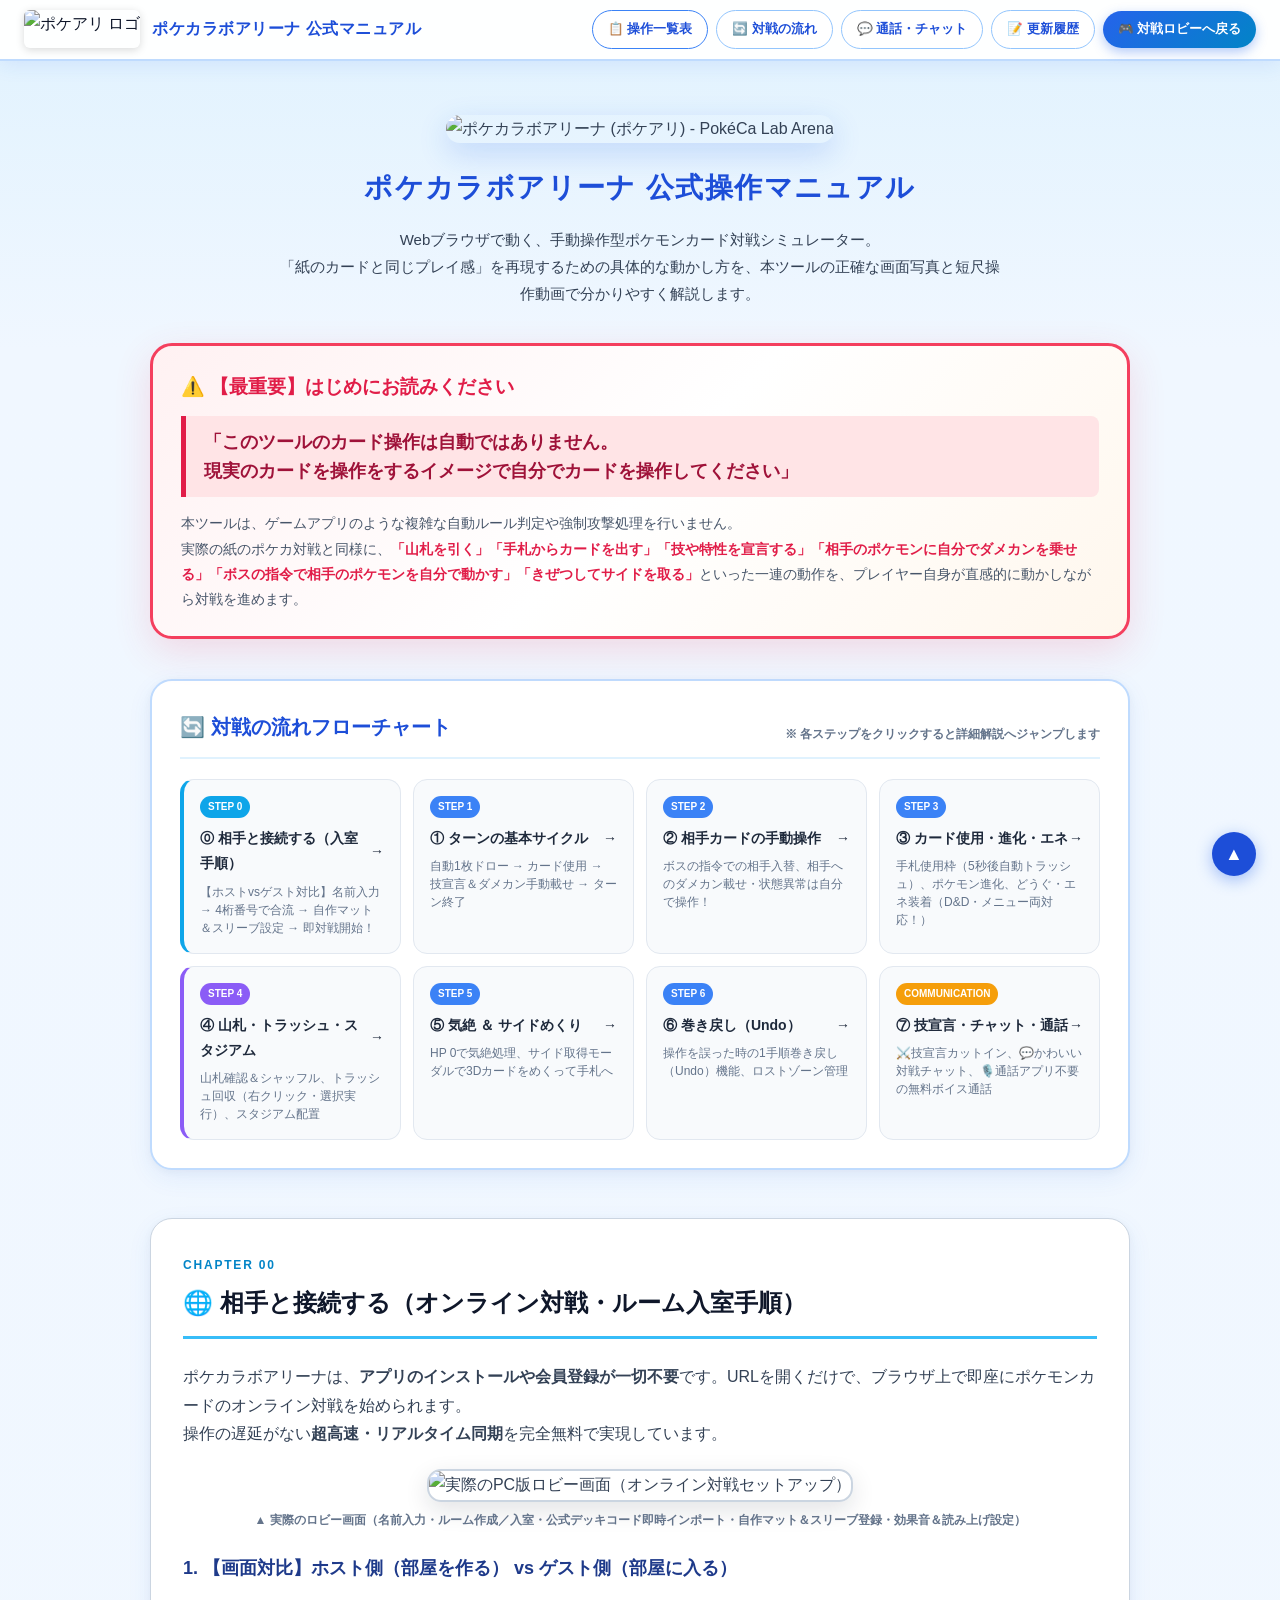
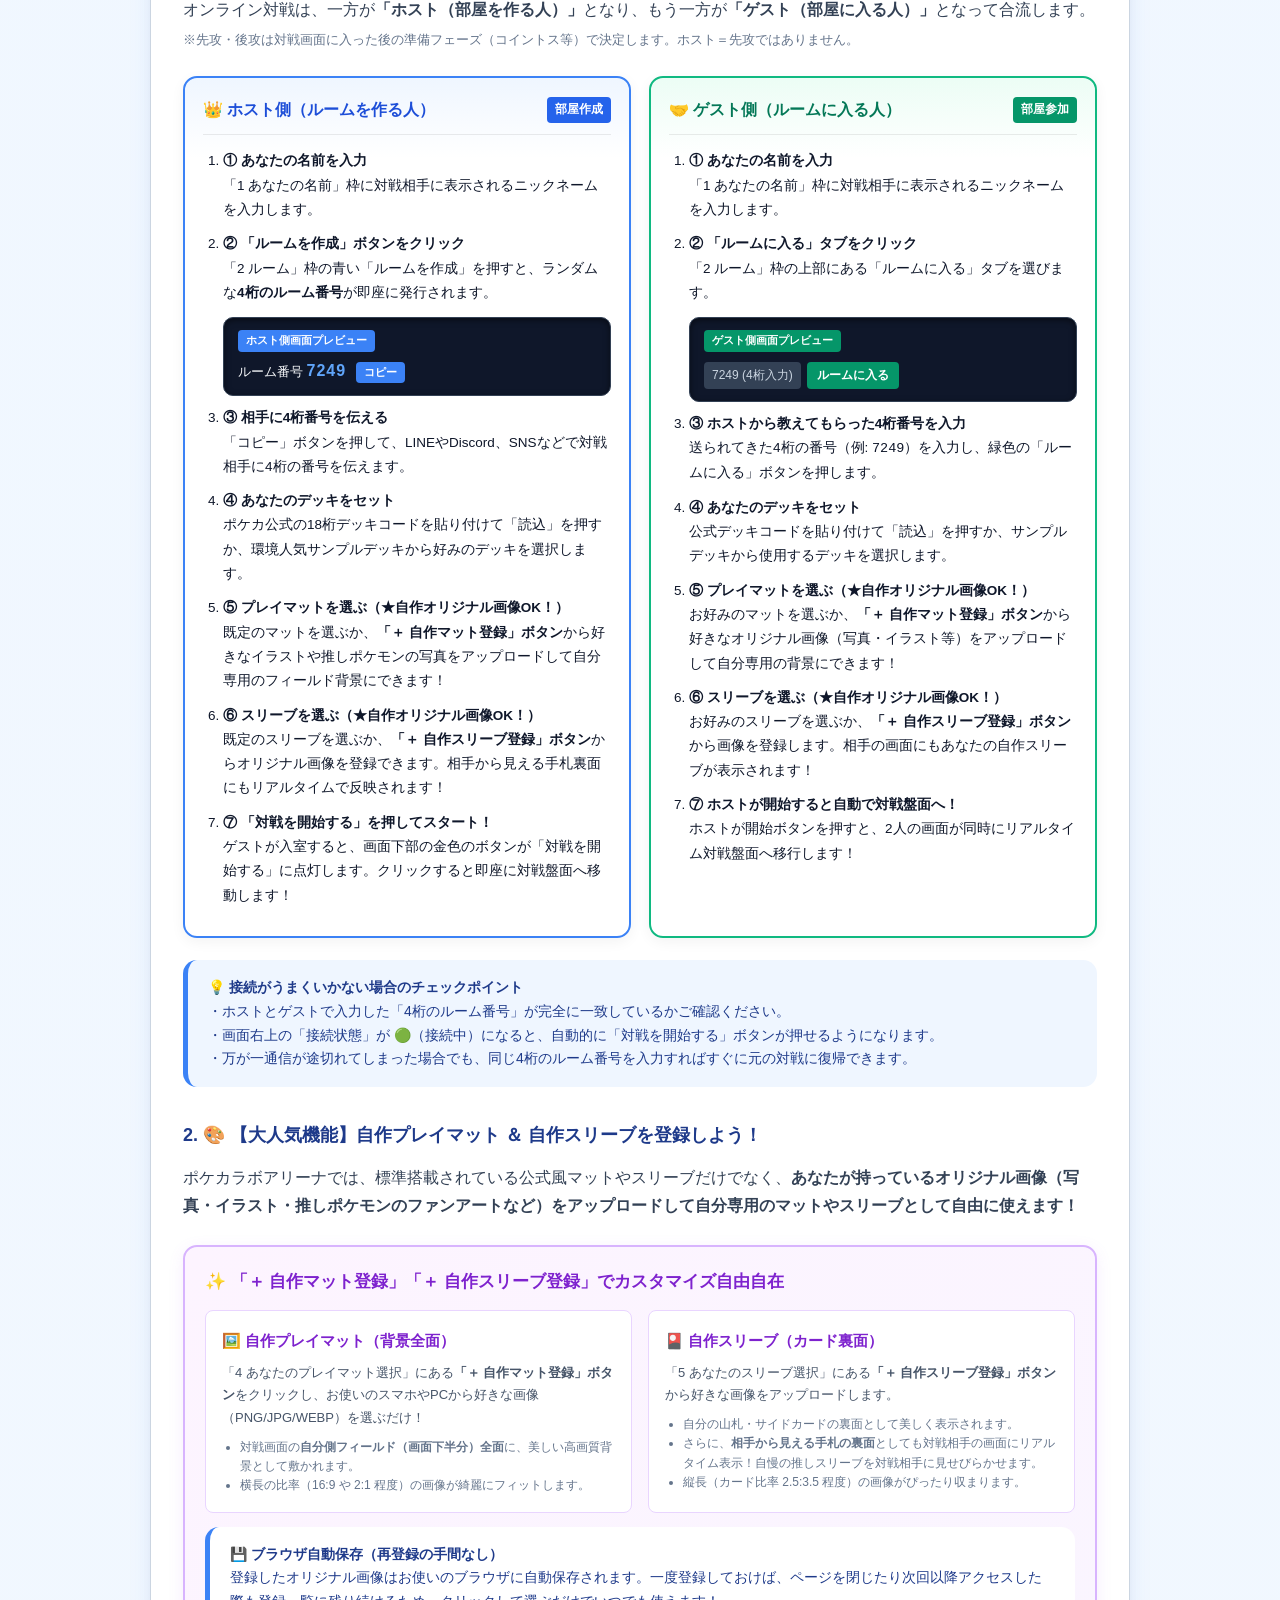
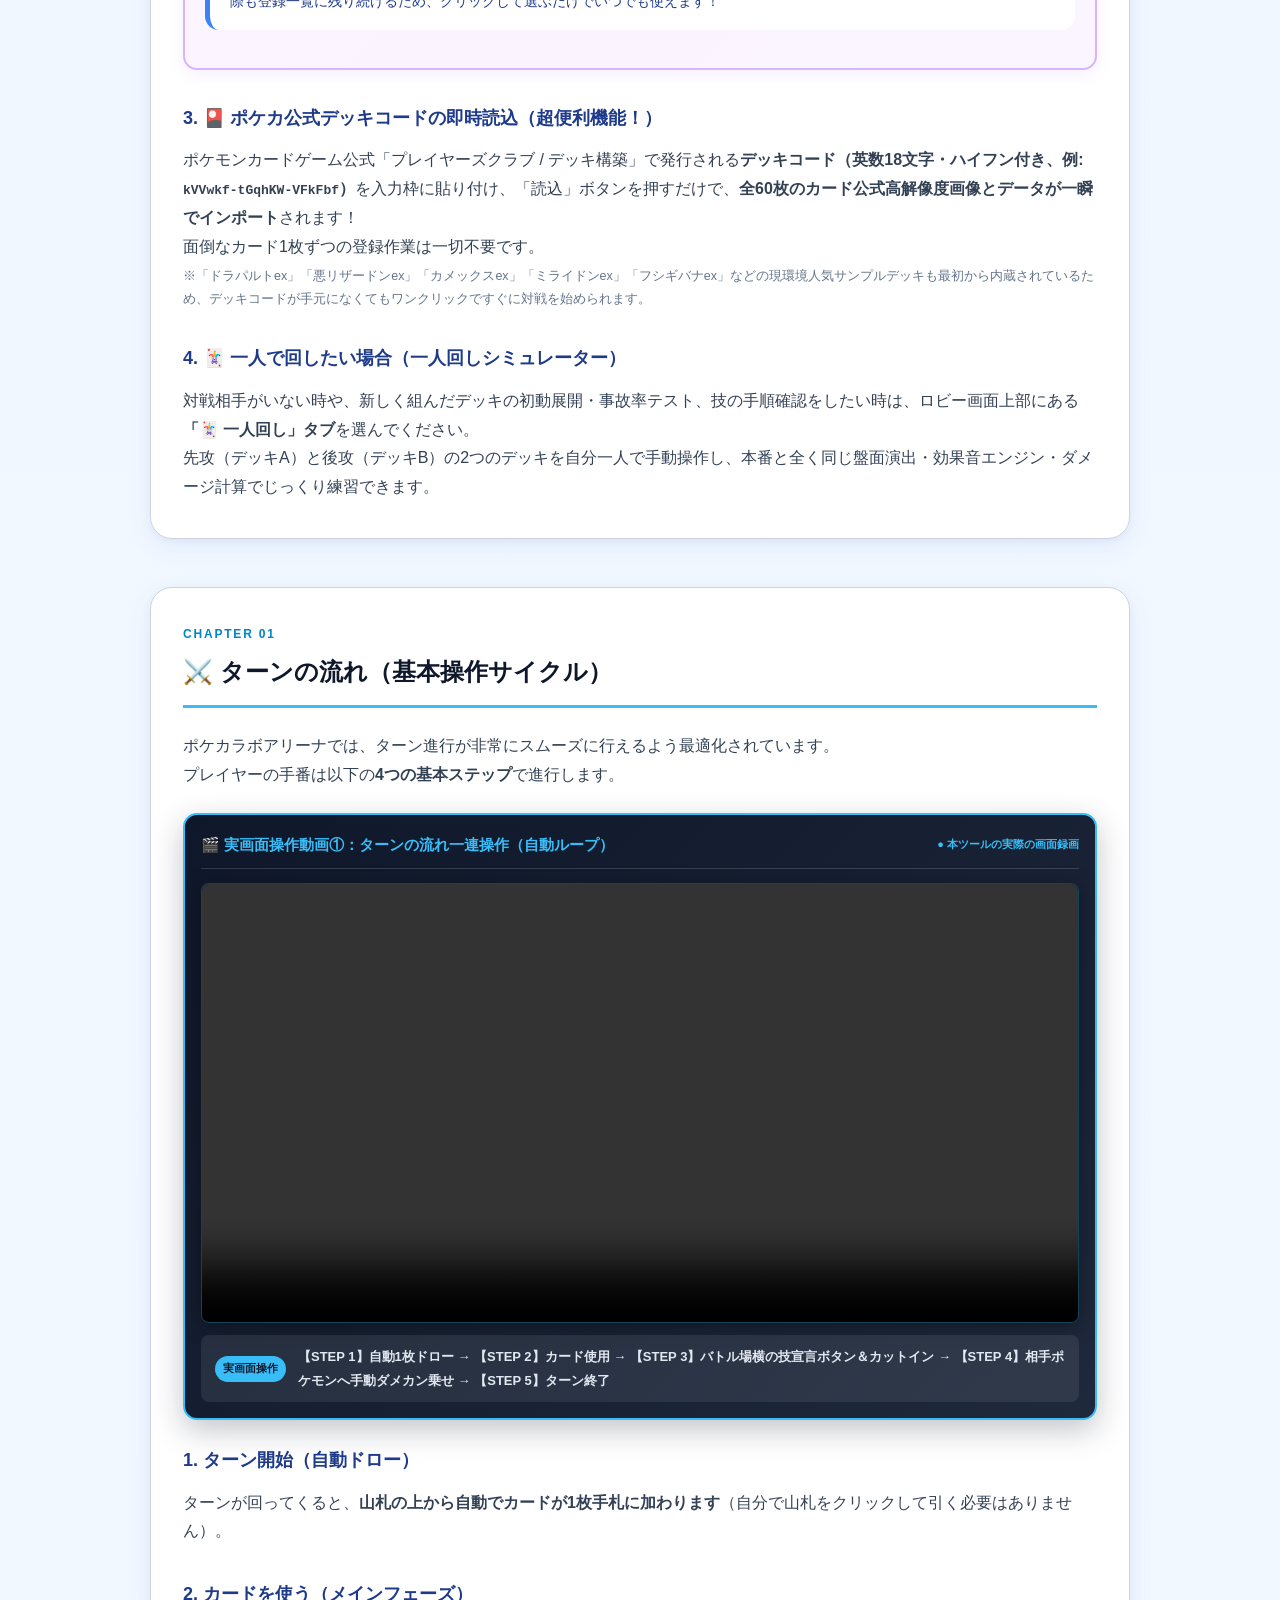
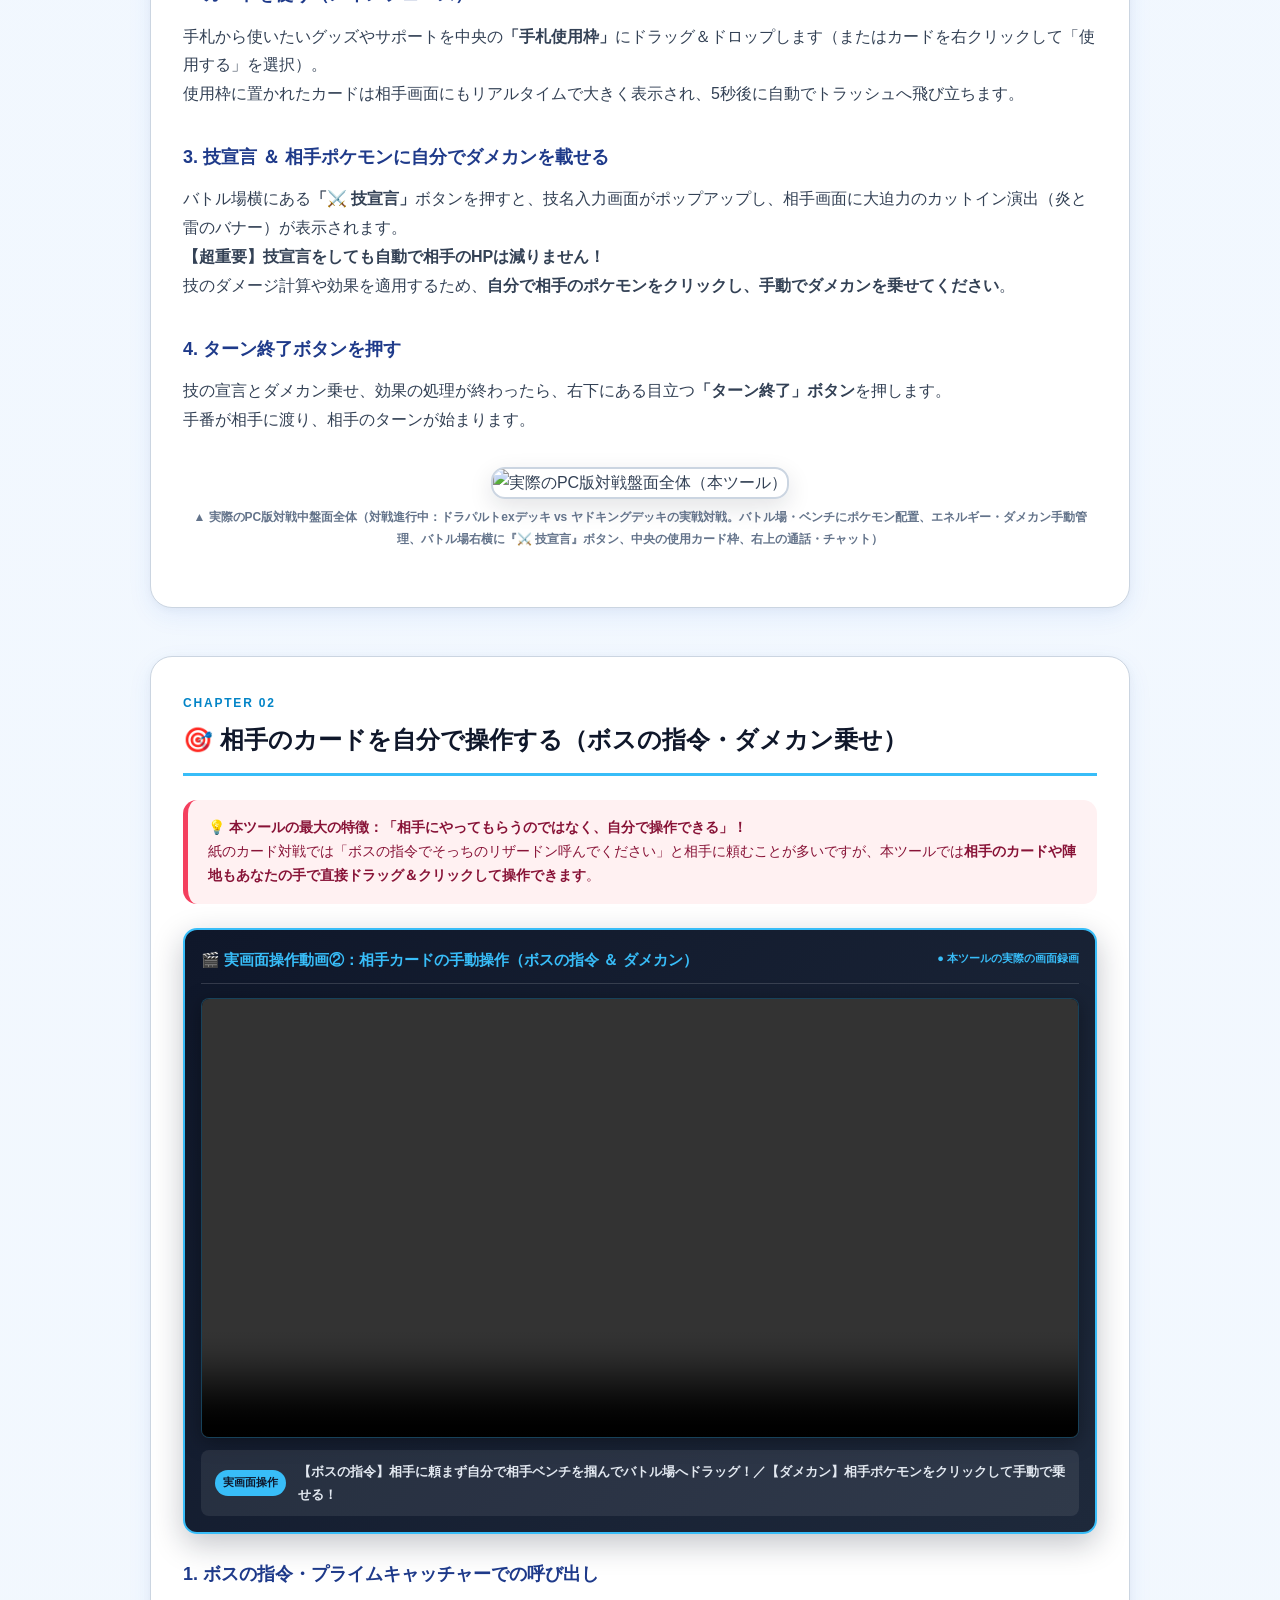
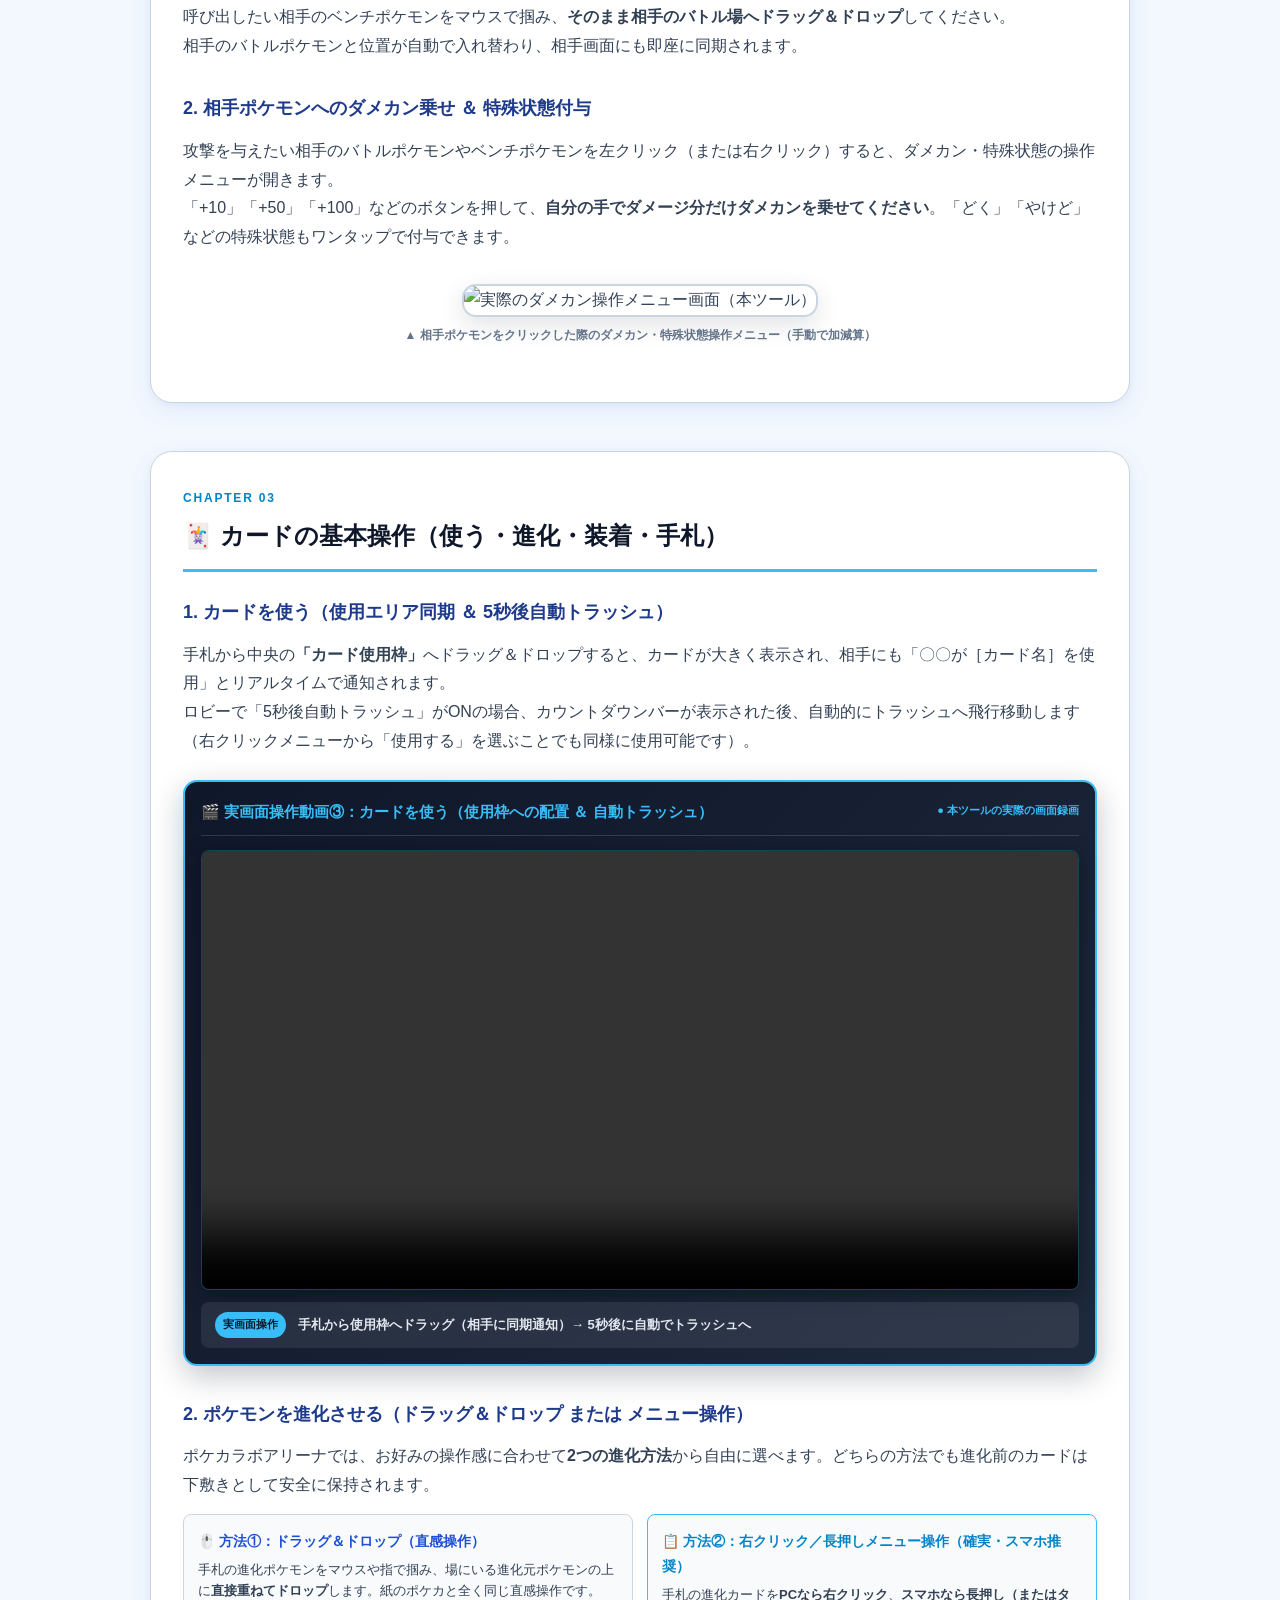
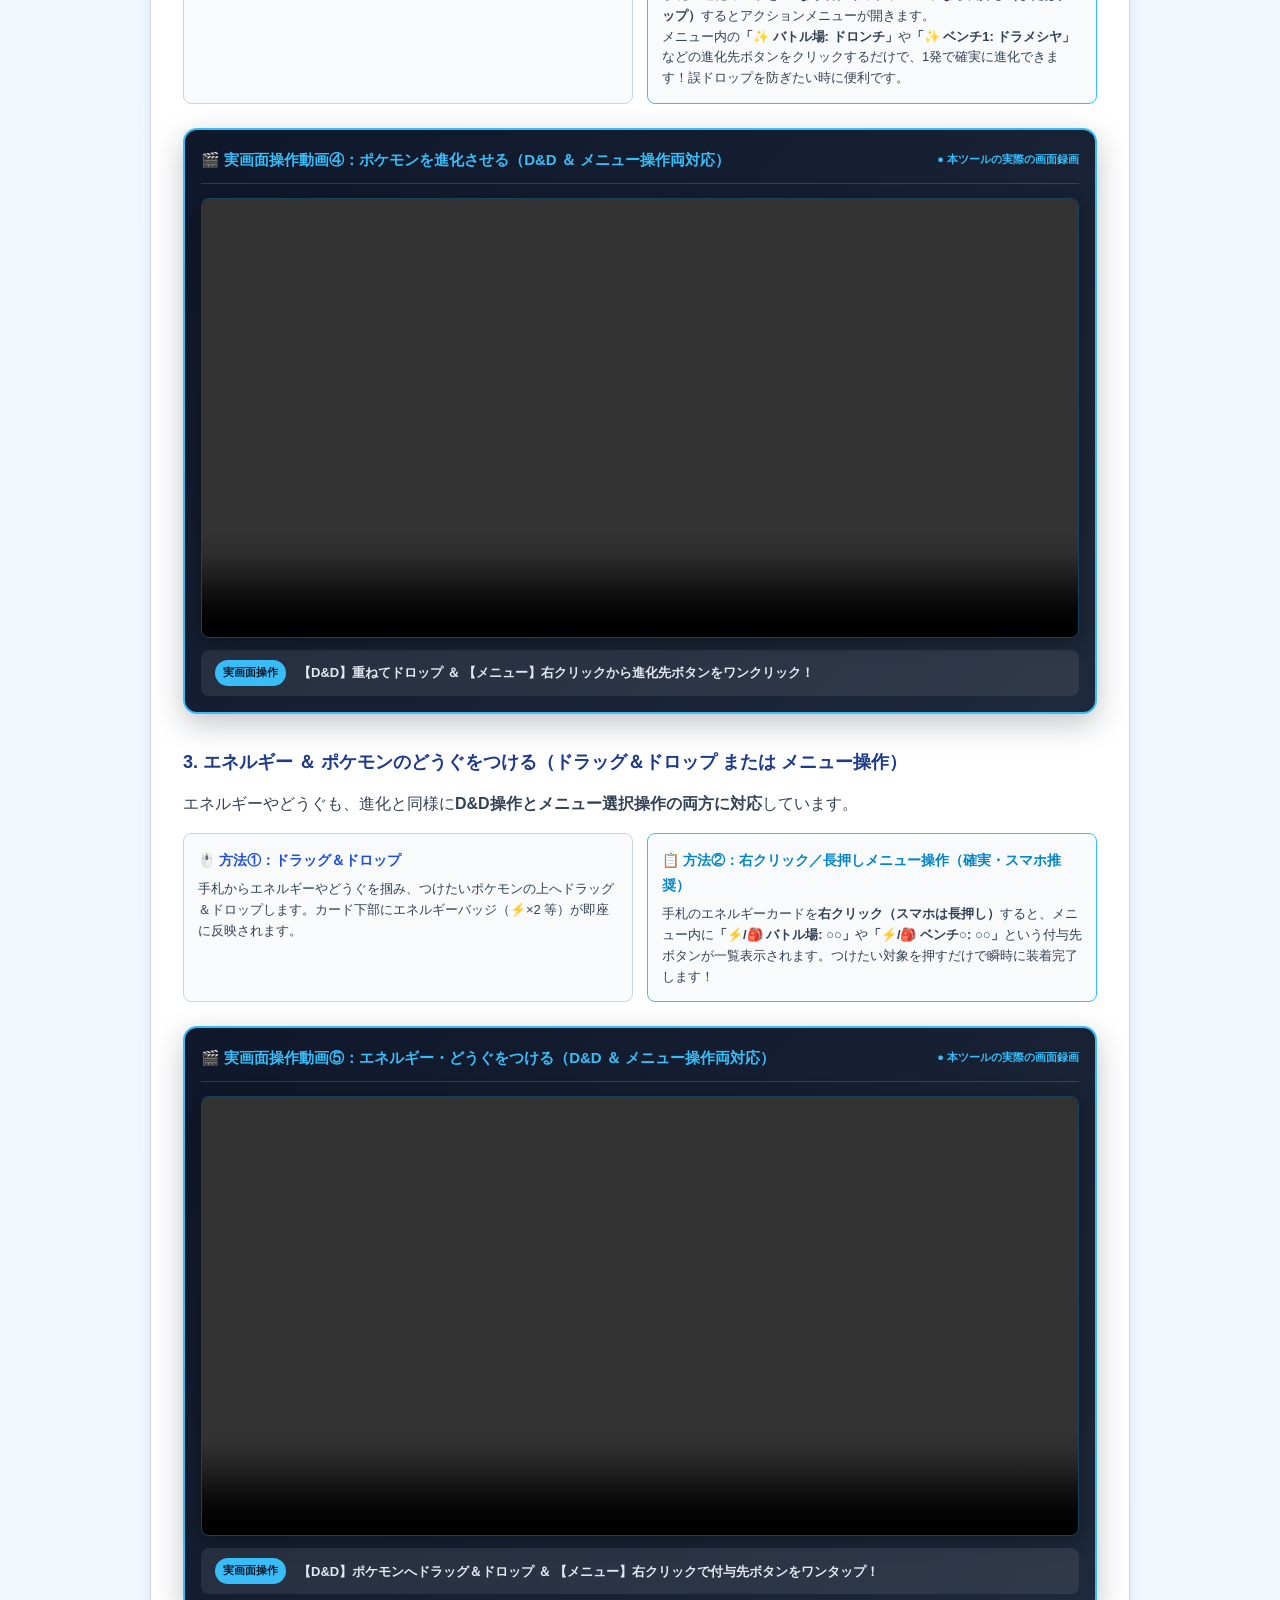
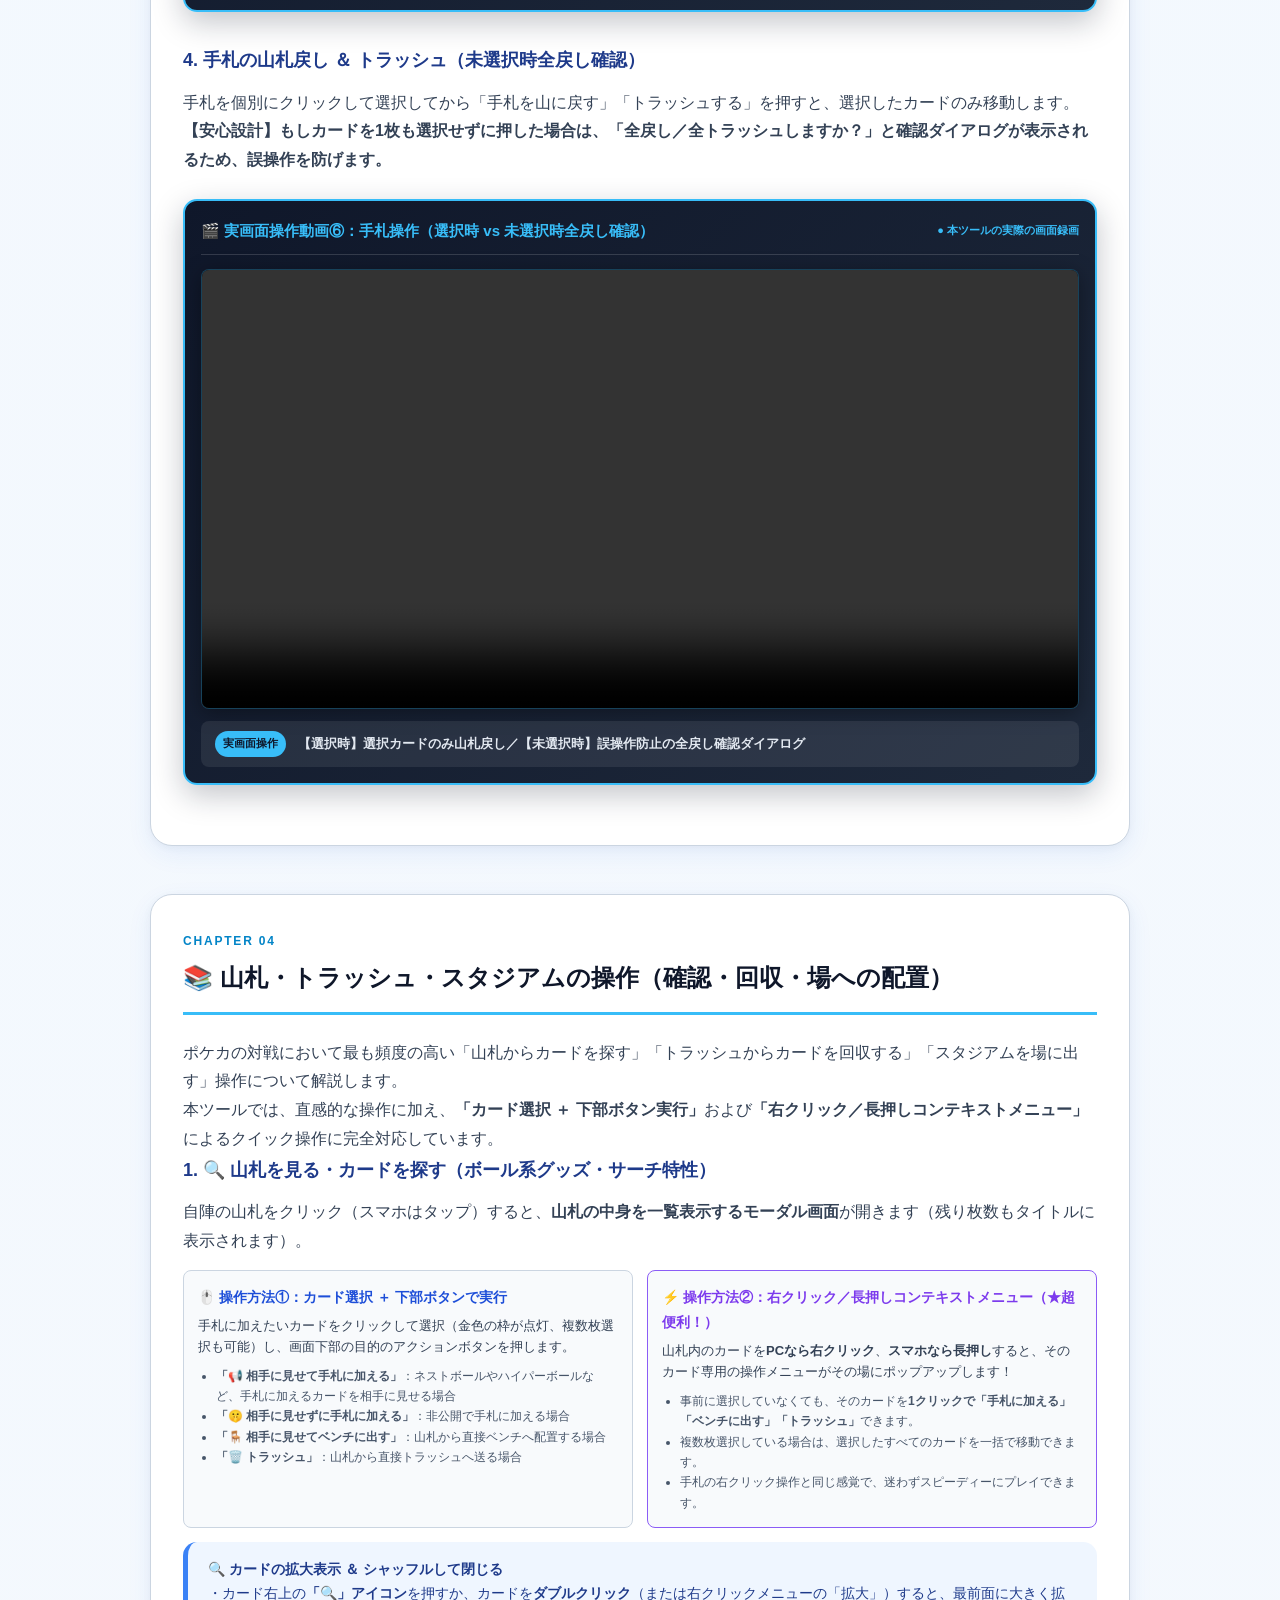
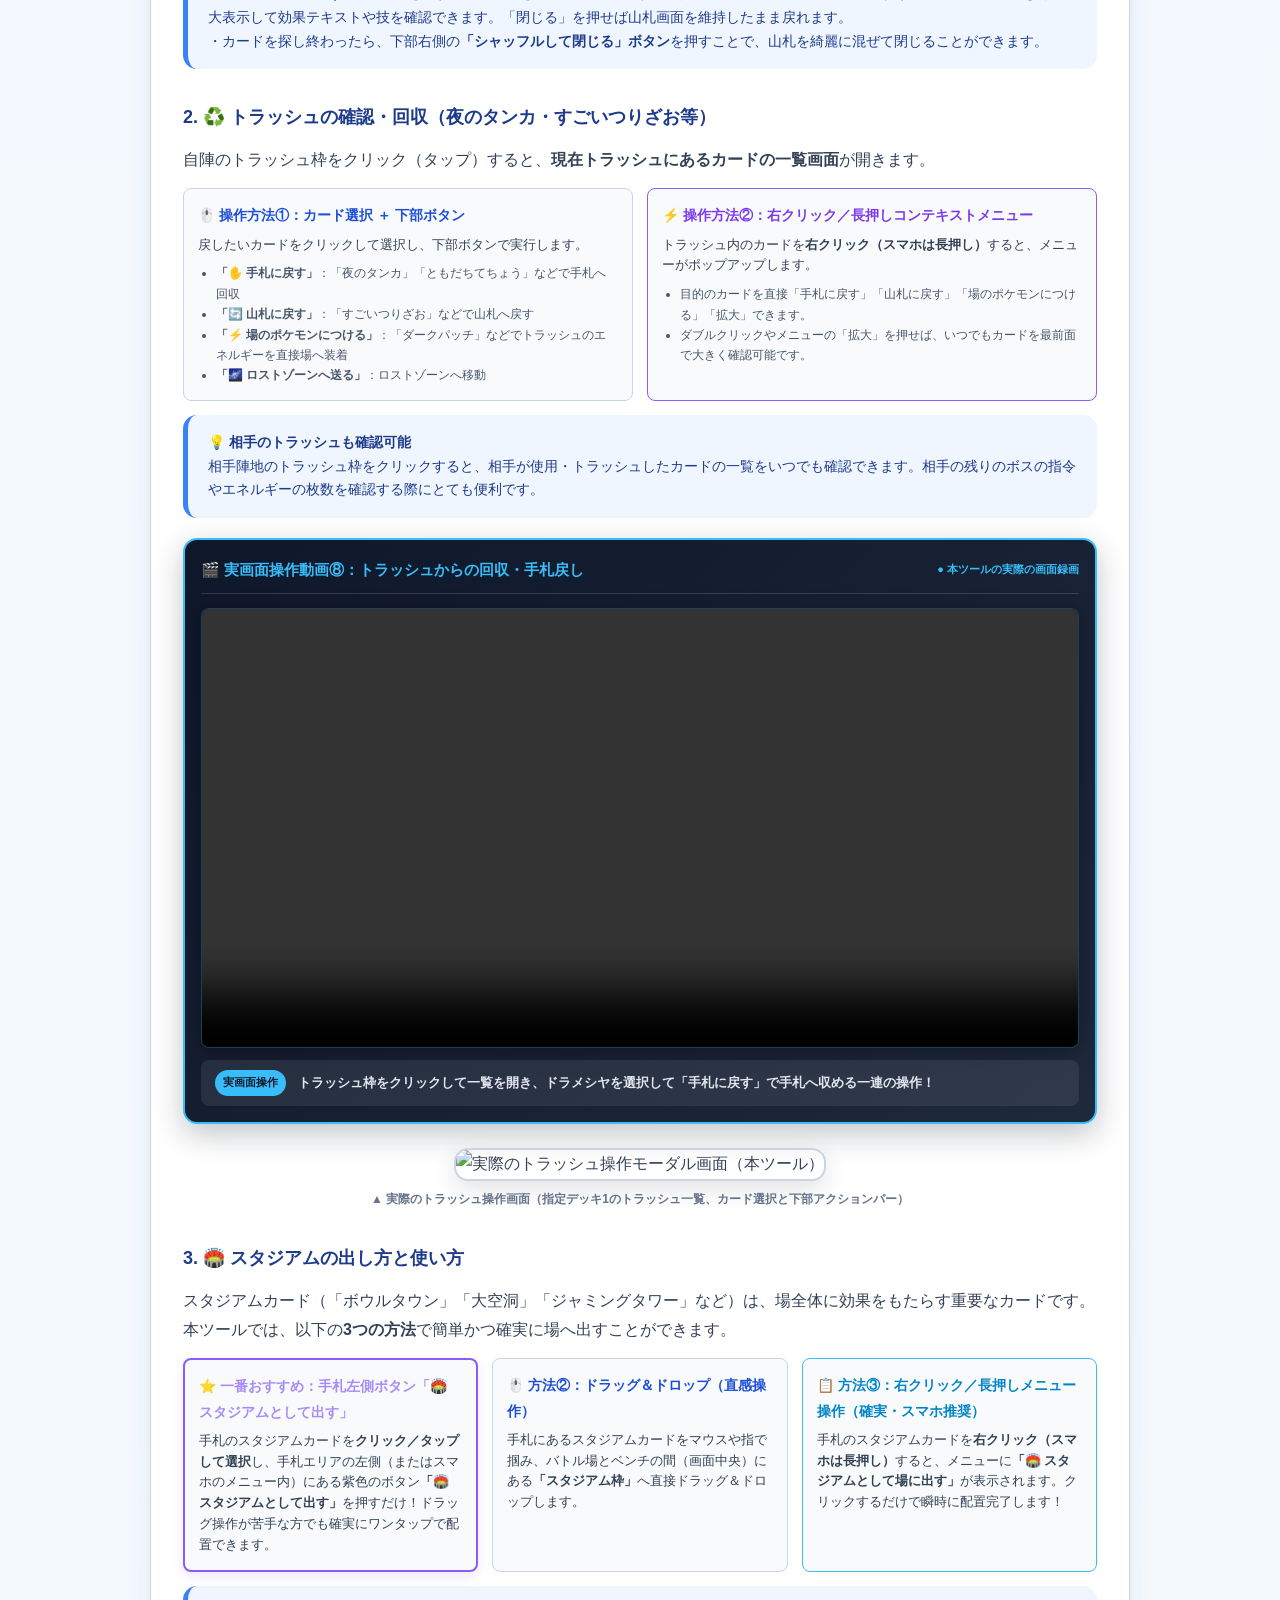
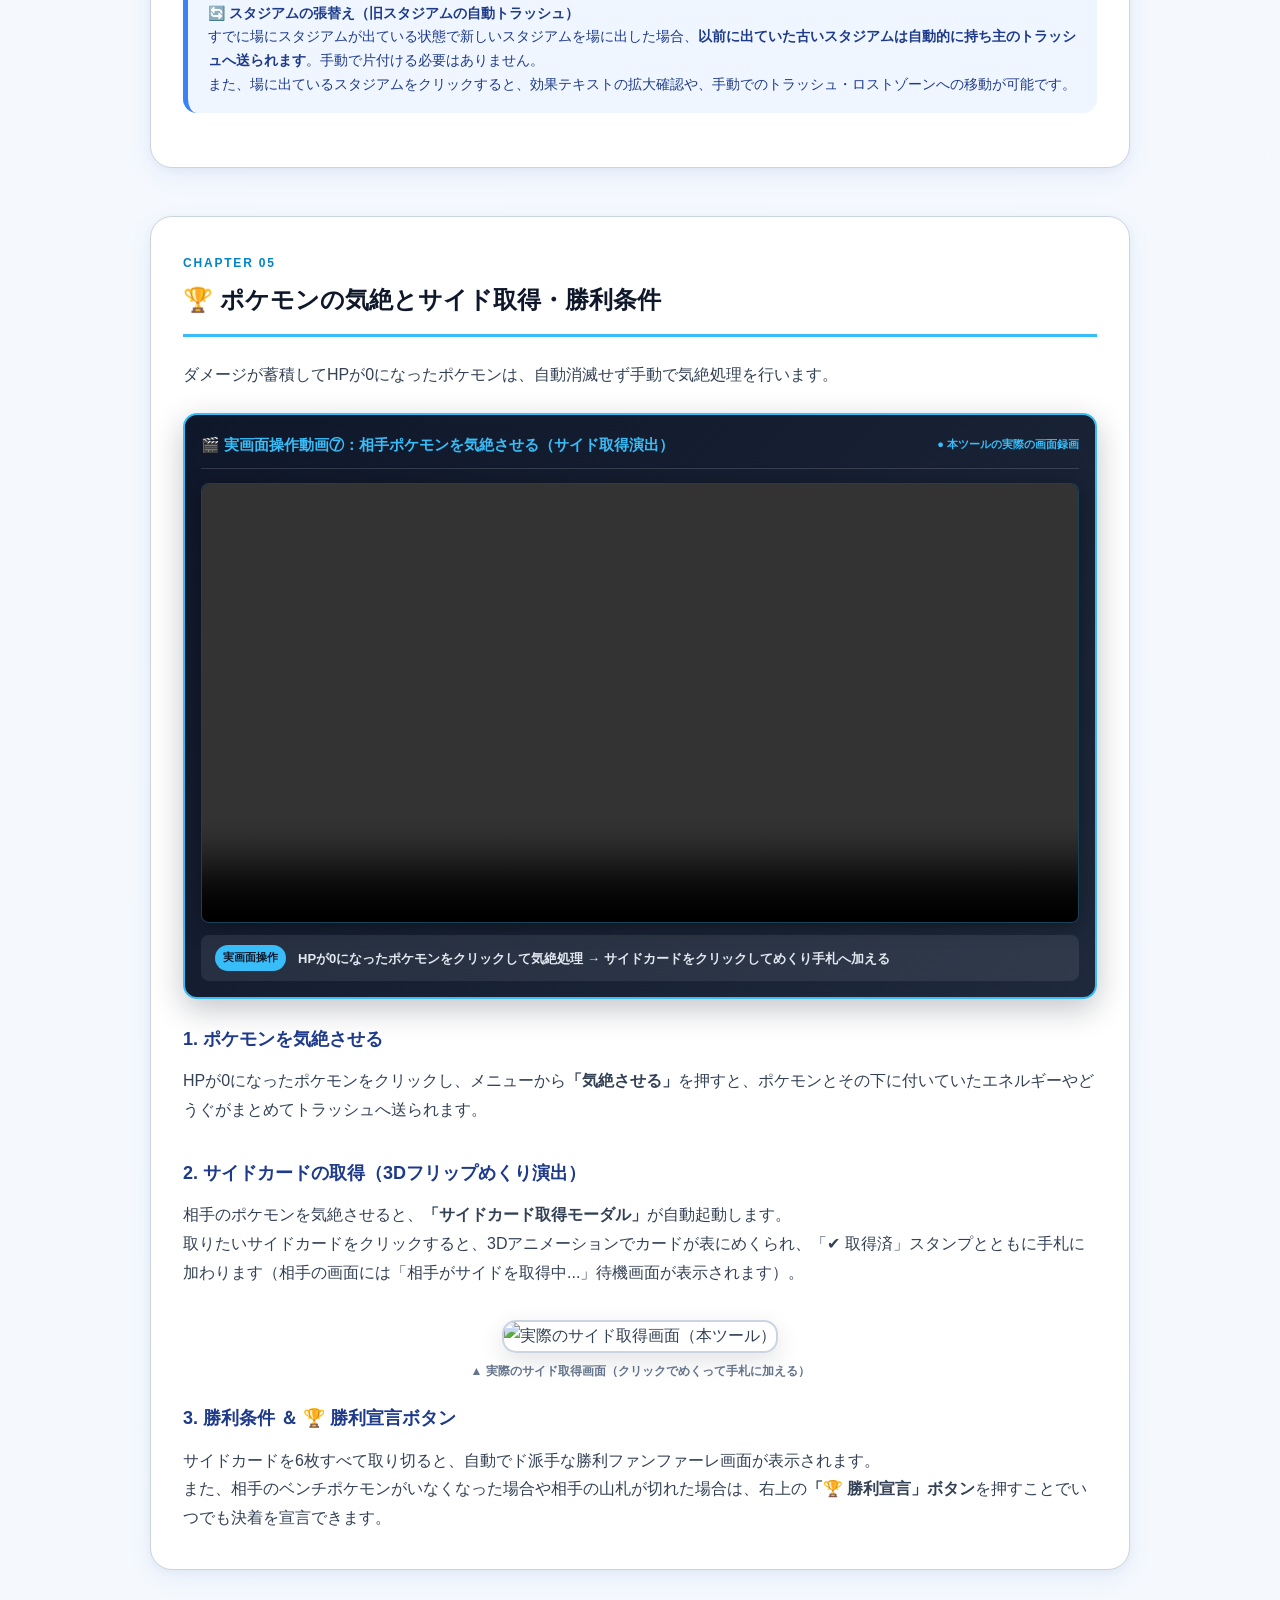
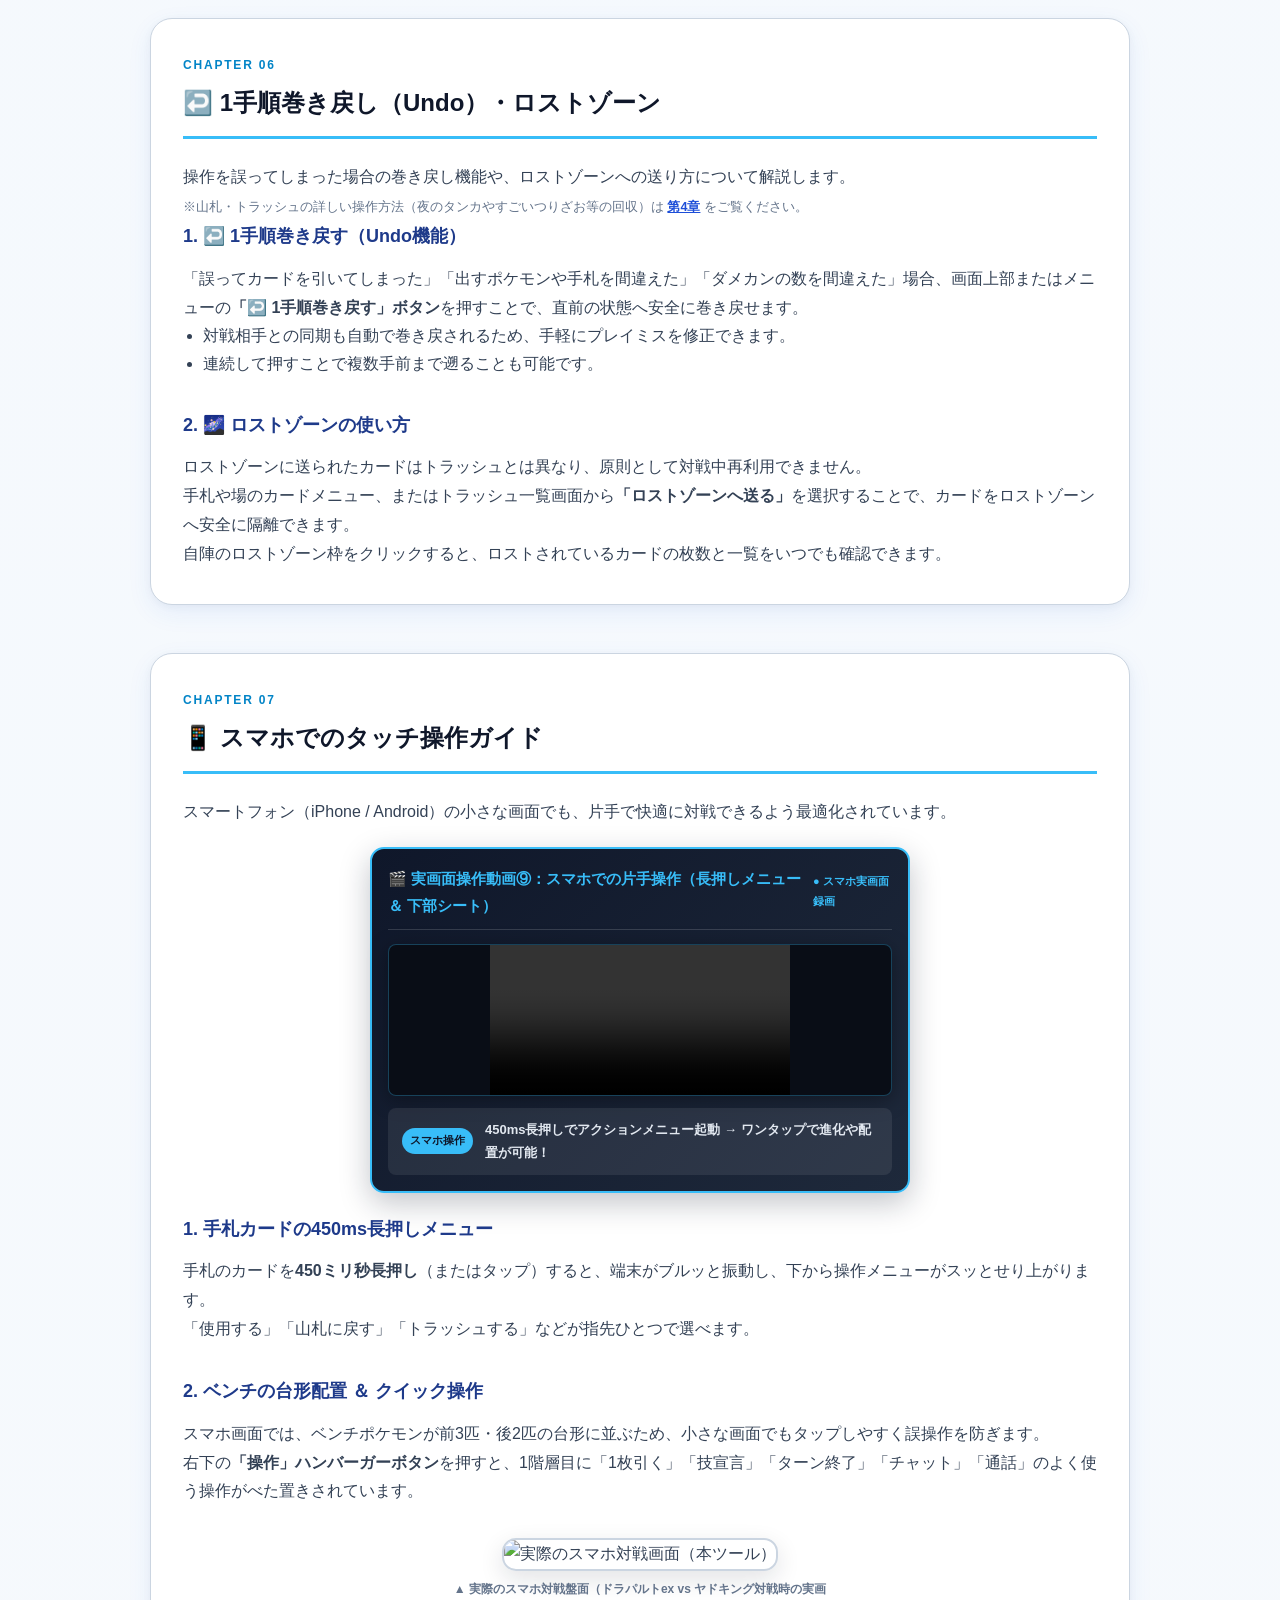
==== src/manual/index.html @ ac63505d "feat: 公式ファビコン（favicon.ico, PNG各サイズ, apple-touch-icon）の生成・登録 (v18.16)" ====
<!DOCTYPE html>
<html lang="ja">
<head>
  <!-- Google tag (gtag.js) -->
  <script async src="https://www.googletagmanager.com/gtag/js?id=G-E7VCH0FFHS"></script>
  <script>
    window.dataLayer = window.dataLayer || [];
    function gtag(){dataLayer.push(arguments);}
    gtag('js', new Date());
    gtag('config', 'G-E7VCH0FFHS');
  </script>
  <meta charset="UTF-8">
  <meta name="viewport" content="width=device-width, initial-scale=1.0">
  <title>公式操作マニュアル | ポケカ一人回しツール・オンライン対戦【ポケアリ】</title>
  <meta name="description" content="ブラウザで遊べるポケカ一人回し＆オンライン対戦ツール『ポケアリ』の公式操作マニュアル。対戦の進め方、一人回しの手順、全操作チートシート一覧表を掲載。">
  <meta name="keywords" content="ポケカ 一人回し,一人回しツール,ポケカ 一人回し 操作方法,ポケアリ マニュアル,ポケカ 練習 ツール">
  <link rel="canonical" href="https://pokeca-lab.github.io/poketaisenn/manual/">

  <!-- Favicons -->
  <link rel="icon" type="image/x-icon" href="../favicon.ico">
  <link rel="icon" type="image/png" sizes="32x32" href="../img/favicon-32x32.png">
  <link rel="icon" type="image/png" sizes="16x16" href="../img/favicon-16x16.png">
  <link rel="apple-touch-icon" sizes="180x180" href="../img/apple-touch-icon.png">

  <!-- Open Graph / OGP -->
  <meta property="og:type" content="article">
  <meta property="og:title" content="公式操作マニュアル | ポケカ一人回しツール・オンライン対戦【ポケアリ】">
  <meta property="og:description" content="ブラウザで遊べるポケカ一人回し＆オンライン対戦ツールの公式操作マニュアル。一人回し手順や全操作チートシート一覧。">
  <meta property="og:url" content="https://pokeca-lab.github.io/poketaisenn/manual/">
  <meta property="og:site_name" content="ポケアリ - PokéCa Lab Arena">
  <meta property="og:image" content="https://pokeca-lab.github.io/poketaisenn/img/logo_banner_slim.png">

  <!-- Twitter Card -->
  <meta name="twitter:card" content="summary">
  <meta name="twitter:title" content="公式操作マニュアル | ポケカ一人回しツール【ポケアリ】">
  <meta name="twitter:description" content="ポケカ一人回し＆オンライン対戦ツールの操作マニュアル・操作一覧表。">
  <link rel="stylesheet" href="css/manual.css?v=20261022_01">
</head>
<body>

  <!-- ナビゲーションバー（明るい白ベース） -->
  <header class="manual-navbar">
    <div class="manual-navbar-top">
      <a href="#top" class="manual-nav-brand">
        <img src="assets/logo_banner_slim.png" alt="ポケアリ ロゴ" class="manual-nav-logo">
        <span class="manual-nav-title">ポケカラボアリーナ 公式マニュアル</span>
      </a>
      <a href="../index.html" class="nav-btn nav-btn-primary sp-lobby-btn">🎮 ロビーへ</a>
    </div>
    <div class="manual-nav-links">
      <a href="#cheatsheet" class="nav-btn nav-btn-outline" style="border-color:#3b82f6; color:#1d4ed8; font-weight:bold;">📋 操作一覧表</a>
      <a href="#flow" class="nav-btn nav-btn-outline">🔄 対戦の流れ</a>
      <a href="#sec-07" class="nav-btn nav-btn-outline">💬 通話・チャット</a>
      <a href="#sec-10" class="nav-btn nav-btn-outline">📝 更新履歴</a>
      <a href="../index.html" class="nav-btn nav-btn-primary pc-lobby-btn">🎮 対戦ロビーへ戻る</a>
    </div>
  </header>

  <div class="manual-container" id="top">

    <!-- ヒーローセクション -->
    <section class="manual-hero">
      <img src="assets/logo_complete.jpg" alt="ポケカラボアリーナ (ポケアリ) - PokéCa Lab Arena" class="manual-hero-logo">
      <h1 class="manual-hero-title">ポケカラボアリーナ 公式操作マニュアル</h1>
      <p class="manual-hero-lead">
        Webブラウザで動く、手動操作型ポケモンカード対戦シミュレーター。<br>
        「紙のカードと同じプレイ感」を再現するための具体的な動かし方を、本ツールの正確な画面写真と短尺操作動画で分かりやすく解説します。
      </p>
    </section>

    <!-- ⚠️ 最重要注意事項バナー（赤枠・目立つ注意喚起） -->
    <div class="important-notice-banner">
      <div class="important-notice-title">
        <span>⚠️ 【最重要】はじめにお読みください</span>
      </div>
      <div class="important-notice-core">
        「このツールのカード操作は自動ではありません。<br>
        現実のカードを操作をするイメージで自分でカードを操作してください」
      </div>
      <p class="important-notice-desc">
        本ツールは、ゲームアプリのような複雑な自動ルール判定や強制攻撃処理を行いません。<br>
        実際の紙のポケカ対戦と同様に、<b>「山札を引く」「手札からカードを出す」「技や特性を宣言する」「相手のポケモンに自分でダメカンを乗せる」「ボスの指令で相手のポケモンを自分で動かす」「きぜつしてサイドを取る」</b>といった一連の動作を、プレイヤー自身が直感的に動かしながら対戦を進めます。
      </p>
    </div>

    <!-- 🔄 対戦の流れフローチャート -->
    <section class="flowchart-section" id="flow">
      <div class="section-head">
        <h2 class="section-title">🔄 対戦の流れフローチャート</h2>
        <span style="font-size:12px; color:var(--text-muted); font-weight:bold;">※ 各ステップをクリックすると詳細解説へジャンプします</span>
      </div>

      <div class="flowchart-grid">
        <a href="#sec-00" class="flow-step-card" style="border-left: 4px solid #0ea5e9;">
          <span class="flow-step-badge" style="background:#0ea5e9;">STEP 0</span>
          <div class="flow-step-title">
            <span>⓪ 相手と接続する（入室手順）</span>
            <span class="flow-step-arrow">→</span>
          </div>
          <p class="flow-step-desc">【ホストvsゲスト対比】名前入力 → 4桁番号で合流 → 自作マット＆スリーブ設定 → 即対戦開始！</p>
        </a>

        <a href="#sec-01" class="flow-step-card">
          <span class="flow-step-badge">STEP 1</span>
          <div class="flow-step-title">
            <span>① ターンの基本サイクル</span>
            <span class="flow-step-arrow">→</span>
          </div>
          <p class="flow-step-desc">自動1枚ドロー → カード使用 → 技宣言＆ダメカン手動載せ → ターン終了</p>
        </a>

        <a href="#sec-02" class="flow-step-card">
          <span class="flow-step-badge">STEP 2</span>
          <div class="flow-step-title">
            <span>② 相手カードの手動操作</span>
            <span class="flow-step-arrow">→</span>
          </div>
          <p class="flow-step-desc">ボスの指令での相手入替、相手へのダメカン載せ・状態異常は自分で操作！</p>
        </a>

        <a href="#sec-03" class="flow-step-card">
          <span class="flow-step-badge">STEP 3</span>
          <div class="flow-step-title">
            <span>③ カード使用・進化・エネ</span>
            <span class="flow-step-arrow">→</span>
          </div>
          <p class="flow-step-desc">手札使用枠（5秒後自動トラッシュ）、ポケモン進化、どうぐ・エネ装着（D&D・メニュー両対応！）</p>
        </a>

        <a href="#sec-deck-trash" class="flow-step-card" style="border-left: 4px solid #8b5cf6;">
          <span class="flow-step-badge" style="background:#8b5cf6;">STEP 4</span>
          <div class="flow-step-title">
            <span>④ 山札・トラッシュ・スタジアム</span>
            <span class="flow-step-arrow">→</span>
          </div>
          <p class="flow-step-desc">山札確認＆シャッフル、トラッシュ回収（右クリック・選択実行）、スタジアム配置</p>
        </a>

        <a href="#sec-04" class="flow-step-card">
          <span class="flow-step-badge">STEP 5</span>
          <div class="flow-step-title">
            <span>⑤ 気絶 ＆ サイドめくり</span>
            <span class="flow-step-arrow">→</span>
          </div>
          <p class="flow-step-desc">HP 0で気絶処理、サイド取得モーダルで3Dカードをめくって手札へ</p>
        </a>

        <a href="#sec-05" class="flow-step-card">
          <span class="flow-step-badge">STEP 6</span>
          <div class="flow-step-title">
            <span>⑥ 巻き戻し（Undo）</span>
            <span class="flow-step-arrow">→</span>
          </div>
          <p class="flow-step-desc">操作を誤った時の1手順巻き戻し（Undo）機能、ロストゾーン管理</p>
        </a>

        <a href="#sec-07" class="flow-step-card">
          <span class="flow-step-badge loop">COMMUNICATION</span>
          <div class="flow-step-title">
            <span>⑦ 技宣言・チャット・通話</span>
            <span class="flow-step-arrow">→</span>
          </div>
          <p class="flow-step-desc">⚔️技宣言カットイン、💬かわいい対戦チャット、🎙️通話アプリ不要の無料ボイス通話</p>
        </a>
      </div>
    </section>

    <!-- =====================================================
         第0章：相手と接続する（オンライン対戦・ルーム入室手順）
         ===================================================== -->
    <article class="manual-chapter" id="sec-00">
      <div class="chapter-number">CHAPTER 00</div>
      <h2 class="chapter-title">🌐 相手と接続する（オンライン対戦・ルーム入室手順）</h2>

      <p>
        ポケカラボアリーナは、<b>アプリのインストールや会員登録が一切不要</b>です。URLを開くだけで、ブラウザ上で即座にポケモンカードのオンライン対戦を始められます。<br>
        操作の遅延がない<b>超高速・リアルタイム同期</b>を完全無料で実現しています。
      </p>

      <!-- 実際のロビー画面全体スクリーンショット -->
      <figure class="screen-figure">
        <img src="img/actual_lobby_pc.png" alt="実際のPC版ロビー画面（オンライン対戦セットアップ）" class="screen-img">
        <figcaption class="screen-caption">▲ 実際のロビー画面（名前入力・ルーム作成／入室・公式デッキコード即時インポート・自作マット＆スリーブ登録・効果音＆読み上げ設定）</figcaption>
      </figure>

      <!-- ホスト側 vs ゲスト側 画面対比カード -->
      <div class="subsection">
        <h3 class="subsection-title">1. 【画面対比】ホスト側（部屋を作る） vs ゲスト側（部屋に入る）</h3>
        <p>
          オンライン対戦は、一方が<b>「ホスト（部屋を作る人）」</b>となり、もう一方が<b>「ゲスト（部屋に入る人）」</b>となって合流します。<br>
          <span style="font-size:12.5px; color:#64748b;">※先攻・後攻は対戦画面に入った後の準備フェーズ（コイントス等）で決定します。ホスト＝先攻ではありません。</span>
        </p>

        <div class="connect-compare-grid">
          <!-- 左：ホスト側 -->
          <div class="connect-card connect-card-host">
            <div class="connect-card-header">
              <span>👑 ホスト側（ルームを作る人）</span>
              <span style="font-size:12px; background:#2563eb; color:#fff; padding:2px 8px; border-radius:4px; font-weight:bold;">部屋作成</span>
            </div>

            <ol class="connect-step-list">
              <li>
                <b>① あなたの名前を入力</b><br>
                「1 あなたの名前」枠に対戦相手に表示されるニックネームを入力します。
              </li>
              <li>
                <b>② 「ルームを作成」ボタンをクリック</b><br>
                「2 ルーム」枠の青い「ルームを作成」を押すと、ランダムな<b>4桁のルーム番号</b>が即座に発行されます。
                <div class="connect-ui-mock">
                  <span class="connect-ui-mock-badge">ホスト側画面プレビュー</span><br>
                  ルーム番号 <b style="font-size:16px; color:#60a5fa; letter-spacing:1px;">7249</b> 
                  <button type="button" style="background:#3b82f6; color:#fff; border:none; padding:3px 8px; border-radius:4px; font-size:11px; font-weight:bold; margin-left:6px;">コピー</button>
                </div>
              </li>
              <li>
                <b>③ 相手に4桁番号を伝える</b><br>
                「コピー」ボタンを押して、LINEやDiscord、SNSなどで対戦相手に4桁の番号を伝えます。
              </li>
              <li>
                <b>④ あなたのデッキをセット</b><br>
                ポケカ公式の18桁デッキコードを貼り付けて「読込」を押すか、環境人気サンプルデッキから好みのデッキを選択します。
              </li>
              <li>
                <b>⑤ プレイマットを選ぶ（★自作オリジナル画像OK！）</b><br>
                既定のマットを選ぶか、<b>「＋ 自作マット登録」ボタン</b>から好きなイラストや推しポケモンの写真をアップロードして自分専用のフィールド背景にできます！
              </li>
              <li>
                <b>⑥ スリーブを選ぶ（★自作オリジナル画像OK！）</b><br>
                既定のスリーブを選ぶか、<b>「＋ 自作スリーブ登録」ボタン</b>からオリジナル画像を登録できます。相手から見える手札裏面にもリアルタイムで反映されます！
              </li>
              <li>
                <b>⑦ 「対戦を開始する」を押してスタート！</b><br>
                ゲストが入室すると、画面下部の金色のボタンが「対戦を開始する」に点灯します。クリックすると即座に対戦盤面へ移動します！
              </li>
            </ol>
          </div>

          <!-- 右：ゲスト側 -->
          <div class="connect-card connect-card-guest">
            <div class="connect-card-header">
              <span>🤝 ゲスト側（ルームに入る人）</span>
              <span style="font-size:12px; background:#059669; color:#fff; padding:2px 8px; border-radius:4px; font-weight:bold;">部屋参加</span>
            </div>

            <ol class="connect-step-list">
              <li>
                <b>① あなたの名前を入力</b><br>
                「1 あなたの名前」枠に対戦相手に表示されるニックネームを入力します。
              </li>
              <li>
                <b>② 「ルームに入る」タブをクリック</b><br>
                「2 ルーム」枠の上部にある「ルームに入る」タブを選びます。
                <div class="connect-ui-mock">
                  <span class="connect-ui-mock-badge" style="background:#059669;">ゲスト側画面プレビュー</span><br>
                  <div style="display:flex; gap:6px; margin-top:4px;">
                    <span style="background:#334155; padding:4px 8px; border-radius:4px; font-size:12px; color:#cbd5e1;">7249 (4桁入力)</span>
                    <span style="background:#059669; color:#fff; padding:4px 10px; border-radius:4px; font-size:12px; font-weight:bold;">ルームに入る</span>
                  </div>
                </div>
              </li>
              <li>
                <b>③ ホストから教えてもらった4桁番号を入力</b><br>
                送られてきた4桁の番号（例: <code>7249</code>）を入力し、緑色の「ルームに入る」ボタンを押します。
              </li>
              <li>
                <b>④ あなたのデッキをセット</b><br>
                公式デッキコードを貼り付けて「読込」を押すか、サンプルデッキから使用するデッキを選択します。
              </li>
              <li>
                <b>⑤ プレイマットを選ぶ（★自作オリジナル画像OK！）</b><br>
                お好みのマットを選ぶか、<b>「＋ 自作マット登録」ボタン</b>から好きなオリジナル画像（写真・イラスト等）をアップロードして自分専用の背景にできます！
              </li>
              <li>
                <b>⑥ スリーブを選ぶ（★自作オリジナル画像OK！）</b><br>
                お好みのスリーブを選ぶか、<b>「＋ 自作スリーブ登録」ボタン</b>から画像を登録します。相手の画面にもあなたの自作スリーブが表示されます！
              </li>
              <li>
                <b>⑦ ホストが開始すると自動で対戦盤面へ！</b><br>
                ホストが開始ボタンを押すと、2人の画面が同時にリアルタイム対戦盤面へ移行します！
              </li>
            </ol>
          </div>
        </div>

        <!-- 💡 接続のヒント -->
        <div class="callout callout-note" style="margin-top:18px;">
          <b>💡 接続がうまくいかない場合のチェックポイント</b><br>
          ・ホストとゲストで入力した「4桁のルーム番号」が完全に一致しているかご確認ください。<br>
          ・画面右上の「接続状態」が 🟢（接続中）になると、自動的に「対戦を開始する」ボタンが押せるようになります。<br>
          ・万が一通信が途切れてしまった場合でも、同じ4桁のルーム番号を入力すればすぐに元の対戦に復帰できます。
        </div>
      </div>

      <!-- 🎨 オリジナル画像（自作プレイマット＆自作スリーブ）の登録 -->
      <div class="subsection">
        <h3 class="subsection-title">2. 🎨 【大人気機能】自作プレイマット ＆ 自作スリーブを登録しよう！</h3>
        <p>
          ポケカラボアリーナでは、標準搭載されている公式風マットやスリーブだけでなく、<b>あなたが持っているオリジナル画像（写真・イラスト・推しポケモンのファンアートなど）をアップロードして自分専用のマットやスリーブとして自由に使えます！</b>
        </p>

        <div class="custom-mat-card">
          <div class="custom-mat-header">
            <span>✨ 「＋ 自作マット登録」「＋ 自作スリーブ登録」でカスタマイズ自由自在</span>
          </div>

          <div style="display:grid; grid-template-columns:1fr 1fr; gap:16px;">
            <div style="background:#ffffff; border:1px solid #e9d5ff; border-radius:8px; padding:16px;">
              <h4 style="margin:0 0 8px 0; color:#7e22ce; font-size:15px; font-weight:800;">🖼️ 自作プレイマット（背景全面）</h4>
              <p style="font-size:13px; line-height:1.75; color:#475569; margin:0 0 8px 0;">
                「4 あなたのプレイマット選択」にある<b>「＋ 自作マット登録」ボタン</b>をクリックし、お使いのスマホやPCから好きな画像（PNG/JPG/WEBP）を選ぶだけ！
              </p>
              <ul style="margin:0; padding-left:18px; font-size:12px; color:#64748b; line-height:1.6;">
                <li>対戦画面の<b>自分側フィールド（画面下半分）全面</b>に、美しい高画質背景として敷かれます。</li>
                <li>横長の比率（16:9 や 2:1 程度）の画像が綺麗にフィットします。</li>
              </ul>
            </div>

            <div style="background:#ffffff; border:1px solid #e9d5ff; border-radius:8px; padding:16px;">
              <h4 style="margin:0 0 8px 0; color:#7e22ce; font-size:15px; font-weight:800;">🎴 自作スリーブ（カード裏面）</h4>
              <p style="font-size:13px; line-height:1.75; color:#475569; margin:0 0 8px 0;">
                「5 あなたのスリーブ選択」にある<b>「＋ 自作スリーブ登録」ボタン</b>から好きな画像をアップロードします。
              </p>
              <ul style="margin:0; padding-left:18px; font-size:12px; color:#64748b; line-height:1.6;">
                <li>自分の山札・サイドカードの裏面として美しく表示されます。</li>
                <li>さらに、<b>相手から見える手札の裏面</b>としても対戦相手の画面にリアルタイム表示！自慢の推しスリーブを対戦相手に見せびらかせます。</li>
                <li>縦長（カード比率 2.5:3.5 程度）の画像がぴったり収まります。</li>
              </ul>
            </div>
          </div>

          <div class="callout callout-note" style="margin-top:14px; background:#ffffff;">
            <b>💾 ブラウザ自動保存（再登録の手間なし）</b><br>
            登録したオリジナル画像はお使いのブラウザに自動保存されます。一度登録しておけば、ページを閉じたり次回以降アクセスした際も登録一覧に残り続けるため、クリックして選ぶだけでいつでも使えます！
          </div>
        </div>
      </div>

      <!-- 🎴 公式デッキコードの即時読込 -->
      <div class="subsection">
        <h3 class="subsection-title">3. 🎴 ポケカ公式デッキコードの即時読込（超便利機能！）</h3>
        <p>
          ポケモンカードゲーム公式「プレイヤーズクラブ / デッキ構築」で発行される<b>デッキコード（英数18文字・ハイフン付き、例: <code>kVVwkf-tGqhKW-VFkFbf</code>）</b>を入力枠に貼り付け、「読込」ボタンを押すだけで、<b>全60枚のカード公式高解像度画像とデータが一瞬でインポート</b>されます！<br>
          面倒なカード1枚ずつの登録作業は一切不要です。
        </p>
        <p style="font-size:12.5px; color:#64748b; margin-top:4px;">
          ※「ドラパルトex」「悪リザードンex」「カメックスex」「ミライドンex」「フシギバナex」などの現環境人気サンプルデッキも最初から内蔵されているため、デッキコードが手元になくてもワンクリックですぐに対戦を始められます。
        </p>
      </div>

      <!-- 🃏 一人回しモードの案内 -->
      <div class="subsection">
        <h3 class="subsection-title">4. 🃏 一人で回したい場合（一人回しシミュレーター）</h3>
        <p>
          対戦相手がいない時や、新しく組んだデッキの初動展開・事故率テスト、技の手順確認をしたい時は、ロビー画面上部にある<b>「🃏 一人回し」タブ</b>を選んでください。<br>
          先攻（デッキA）と後攻（デッキB）の2つのデッキを自分一人で手動操作し、本番と全く同じ盤面演出・効果音エンジン・ダメージ計算でじっくり練習できます。
        </p>
      </div>
    </article>

    <!-- =====================================================
         第1章：ターンの流れ（基本サイクル）
         ===================================================== -->
    <article class="manual-chapter" id="sec-01">
      <div class="chapter-number">CHAPTER 01</div>
      <h2 class="chapter-title">⚔️ ターンの流れ（基本操作サイクル）</h2>

      <p>
        ポケカラボアリーナでは、ターン進行が非常にスムーズに行えるよう最適化されています。<br>
        プレイヤーの手番は以下の<b>4つの基本ステップ</b>で進行します。
      </p>

      <!-- 実画面操作動画①：ターンの流れ一連操作 -->
      <div class="demo-video-box">
        <div class="demo-header">
          <div class="demo-title">
            <span>🎬 実画面操作動画①：ターンの流れ一連操作（自動ループ）</span>
          </div>
          <span style="font-size:11px; color:#38bdf8; font-weight:bold;">● 本ツールの実際の画面録画</span>
        </div>
        <div class="actual-video-container">
          <video class="actual-demo-video" src="video/demo1.webm" autoplay loop muted playsinline controls></video>
        </div>
        <div class="demo-caption-bar">
          <span class="demo-step-num">実画面操作</span>
          <span class="demo-step-text">【STEP 1】自動1枚ドロー → 【STEP 2】カード使用 → 【STEP 3】バトル場横の技宣言ボタン＆カットイン → 【STEP 4】相手ポケモンへ手動ダメカン乗せ → 【STEP 5】ターン終了</span>
        </div>
      </div>

      <div class="subsection">
        <h3 class="subsection-title">1. ターン開始（自動ドロー）</h3>
        <p>
          ターンが回ってくると、<b>山札の上から自動でカードが1枚手札に加わります</b>（自分で山札をクリックして引く必要はありません）。
        </p>
      </div>

      <div class="subsection">
        <h3 class="subsection-title">2. カードを使う（メインフェーズ）</h3>
        <p>
          手札から使いたいグッズやサポートを中央の<b>「手札使用枠」</b>にドラッグ＆ドロップします（またはカードを右クリックして「使用する」を選択）。<br>
          使用枠に置かれたカードは相手画面にもリアルタイムで大きく表示され、5秒後に自動でトラッシュへ飛び立ちます。
        </p>
      </div>

      <div class="subsection">
        <h3 class="subsection-title">3. 技宣言 ＆ 相手ポケモンに自分でダメカンを載せる</h3>
        <p>
          バトル場横にある<b>「⚔️ 技宣言」</b>ボタンを押すと、技名入力画面がポップアップし、相手画面に大迫力のカットイン演出（炎と雷のバナー）が表示されます。<br>
          <b>【超重要】技宣言をしても自動で相手のHPは減りません！</b><br>
          技のダメージ計算や効果を適用するため、<b>自分で相手のポケモンをクリックし、手動でダメカンを乗せてください</b>。
        </p>
      </div>

      <div class="subsection">
        <h3 class="subsection-title">4. ターン終了ボタンを押す</h3>
        <p>
          技の宣言とダメカン乗せ、効果の処理が終わったら、右下にある目立つ<b>「ターン終了」ボタン</b>を押します。<br>
          手番が相手に渡り、相手のターンが始まります。
        </p>
      </div>

      <!-- 実際の対戦盤面全体スクリーンショット -->
      <figure class="screen-figure">
        <img src="img/actual_game_board_pc.png" alt="実際のPC版対戦盤面全体（本ツール）" class="screen-img">
        <figcaption class="screen-caption">▲ 実際のPC版対戦中盤面全体（対戦進行中：ドラパルトexデッキ vs ヤドキングデッキの実戦対戦。バトル場・ベンチにポケモン配置、エネルギー・ダメカン手動管理、バトル場右横に『⚔️ 技宣言』ボタン、中央の使用カード枠、右上の通話・チャット）</figcaption>
      </figure>
    </article>

    <!-- =====================================================
         第2章：相手のカードを自分で操作する（ボスの指令・ダメカン）
         ===================================================== -->
    <article class="manual-chapter" id="sec-02">
      <div class="chapter-number">CHAPTER 02</div>
      <h2 class="chapter-title">🎯 相手のカードを自分で操作する（ボスの指令・ダメカン乗せ）</h2>

      <div class="callout callout-important">
        <b>💡 本ツールの最大の特徴：「相手にやってもらうのではなく、自分で操作できる」！</b><br>
        紙のカード対戦では「ボスの指令でそっちのリザードン呼んでください」と相手に頼むことが多いですが、本ツールでは<b>相手のカードや陣地もあなたの手で直接ドラッグ＆クリックして操作できます</b>。
      </div>

      <!-- 実画面操作動画②：相手カードの手動操作 -->
      <div class="demo-video-box">
        <div class="demo-header">
          <div class="demo-title">
            <span>🎬 実画面操作動画②：相手カードの手動操作（ボスの指令 ＆ ダメカン）</span>
          </div>
          <span style="font-size:11px; color:#38bdf8; font-weight:bold;">● 本ツールの実際の画面録画</span>
        </div>
        <div class="actual-video-container">
          <video class="actual-demo-video" src="video/demo2.webm" autoplay loop muted playsinline controls></video>
        </div>
        <div class="demo-caption-bar">
          <span class="demo-step-num">実画面操作</span>
          <span class="demo-step-text">【ボスの指令】相手に頼まず自分で相手ベンチを掴んでバトル場へドラッグ！／【ダメカン】相手ポケモンをクリックして手動で乗せる！</span>
        </div>
      </div>

      <div class="subsection">
        <h3 class="subsection-title">1. ボスの指令・プライムキャッチャーでの呼び出し</h3>
        <p>
          呼び出したい相手のベンチポケモンをマウスで掴み、<b>そのまま相手のバトル場へドラッグ＆ドロップ</b>してください。<br>
          相手のバトルポケモンと位置が自動で入れ替わり、相手画面にも即座に同期されます。
        </p>
      </div>

      <div class="subsection">
        <h3 class="subsection-title">2. 相手ポケモンへのダメカン乗せ ＆ 特殊状態付与</h3>
        <p>
          攻撃を与えたい相手のバトルポケモンやベンチポケモンを左クリック（または右クリック）すると、ダメカン・特殊状態の操作メニューが開きます。<br>
          「+10」「+50」「+100」などのボタンを押して、<b>自分の手でダメージ分だけダメカンを乗せてください</b>。「どく」「やけど」などの特殊状態もワンタップで付与できます。
        </p>
      </div>

      <!-- 実際のダメカン操作画面スクリーンショット -->
      <figure class="screen-figure" style="max-width:580px; margin:20px auto;">
        <img src="img/actual_damage_counter.png" alt="実際のダメカン操作メニュー画面（本ツール）" class="screen-img">
        <figcaption class="screen-caption">▲ 相手ポケモンをクリックした際のダメカン・特殊状態操作メニュー（手動で加減算）</figcaption>
      </figure>
    </article>

    <!-- =====================================================
         第3章：カードの基本操作とプレイエリア
         ===================================================== -->
    <article class="manual-chapter" id="sec-03">
      <div class="chapter-number">CHAPTER 03</div>
      <h2 class="chapter-title">🃏 カードの基本操作（使う・進化・装着・手札）</h2>

      <div class="subsection">
        <h3 class="subsection-title">1. カードを使う（使用エリア同期 ＆ 5秒後自動トラッシュ）</h3>
        <p>
          手札から中央の<b>「カード使用枠」</b>へドラッグ＆ドロップすると、カードが大きく表示され、相手にも「〇〇が［カード名］を使用」とリアルタイムで通知されます。<br>
          ロビーで「5秒後自動トラッシュ」がONの場合、カウントダウンバーが表示された後、自動的にトラッシュへ飛行移動します（右クリックメニューから「使用する」を選ぶことでも同様に使用可能です）。
        </p>
        <!-- 実画面操作動画③：カードを使う -->
        <div class="demo-video-box">
          <div class="demo-header">
            <div class="demo-title"><span>🎬 実画面操作動画③：カードを使う（使用枠への配置 ＆ 自動トラッシュ）</span></div>
            <span style="font-size:11px; color:#38bdf8; font-weight:bold;">● 本ツールの実際の画面録画</span>
          </div>
          <div class="actual-video-container">
            <video class="actual-demo-video" src="video/demo3.webm" autoplay loop muted playsinline controls></video>
          </div>
          <div class="demo-caption-bar"><span class="demo-step-num">実画面操作</span><span class="demo-step-text">手札から使用枠へドラッグ（相手に同期通知）→ 5秒後に自動でトラッシュへ</span></div>
        </div>
      </div>

      <div class="subsection">
        <h3 class="subsection-title">2. ポケモンを進化させる（ドラッグ＆ドロップ または メニュー操作）</h3>
        <p>
          ポケカラボアリーナでは、お好みの操作感に合わせて<b>2つの進化方法</b>から自由に選べます。どちらの方法でも進化前のカードは下敷きとして安全に保持されます。
        </p>

        <div style="display:grid; grid-template-columns:repeat(auto-fit, minmax(280px, 1fr)); gap:14px; margin:14px 0;">
          <div style="background:var(--bg-card-sub); border:1.5px solid var(--border-card); border-radius:var(--radius-sm); padding:14px;">
            <div style="font-weight:bold; color:var(--primary-blue); font-size:14px; margin-bottom:6px;">🖱️ 方法①：ドラッグ＆ドロップ（直感操作）</div>
            <p style="font-size:13px; line-height:1.6; margin:0;">
              手札の進化ポケモンをマウスや指で掴み、場にいる進化元ポケモンの上に<b>直接重ねてドロップ</b>します。紙のポケカと全く同じ直感操作です。
            </p>
          </div>
          <div style="background:var(--bg-card-sub); border:1.5px solid #38bdf8; border-radius:var(--radius-sm); padding:14px;">
            <div style="font-weight:bold; color:#0284c7; font-size:14px; margin-bottom:6px;">📋 方法②：右クリック／長押しメニュー操作（確実・スマホ推奨）</div>
            <p style="font-size:13px; line-height:1.6; margin:0;">
              手札の進化カードを<b>PCなら右クリック</b>、<b>スマホなら長押し（またはタップ）</b>するとアクションメニューが開きます。<br>
              メニュー内の<b>「✨ バトル場: ドロンチ」</b>や<b>「✨ ベンチ1: ドラメシヤ」</b>などの進化先ボタンをクリックするだけで、1発で確実に進化できます！誤ドロップを防ぎたい時に便利です。
            </p>
          </div>
        </div>

        <!-- 実画面操作動画④：ポケモンを進化させる -->
        <div class="demo-video-box">
          <div class="demo-header">
            <div class="demo-title"><span>🎬 実画面操作動画④：ポケモンを進化させる（D&D ＆ メニュー操作両対応）</span></div>
            <span style="font-size:11px; color:#38bdf8; font-weight:bold;">● 本ツールの実際の画面録画</span>
          </div>
          <div class="actual-video-container">
            <video class="actual-demo-video" src="video/demo4.webm" autoplay loop muted playsinline controls></video>
          </div>
          <div class="demo-caption-bar"><span class="demo-step-num">実画面操作</span><span class="demo-step-text">【D&D】重ねてドロップ ＆ 【メニュー】右クリックから進化先ボタンをワンクリック！</span></div>
        </div>
      </div>

      <div class="subsection">
        <h3 class="subsection-title">3. エネルギー ＆ ポケモンのどうぐをつける（ドラッグ＆ドロップ または メニュー操作）</h3>
        <p>
          エネルギーやどうぐも、進化と同様に<b>D&D操作とメニュー選択操作の両方に対応</b>しています。
        </p>

        <div style="display:grid; grid-template-columns:repeat(auto-fit, minmax(280px, 1fr)); gap:14px; margin:14px 0;">
          <div style="background:var(--bg-card-sub); border:1.5px solid var(--border-card); border-radius:var(--radius-sm); padding:14px;">
            <div style="font-weight:bold; color:var(--primary-blue); font-size:14px; margin-bottom:6px;">🖱️ 方法①：ドラッグ＆ドロップ</div>
            <p style="font-size:13px; line-height:1.6; margin:0;">
              手札からエネルギーやどうぐを掴み、つけたいポケモンの上へドラッグ＆ドロップします。カード下部にエネルギーバッジ（⚡×2 等）が即座に反映されます。
            </p>
          </div>
          <div style="background:var(--bg-card-sub); border:1.5px solid #38bdf8; border-radius:var(--radius-sm); padding:14px;">
            <div style="font-weight:bold; color:#0284c7; font-size:14px; margin-bottom:6px;">📋 方法②：右クリック／長押しメニュー操作（確実・スマホ推奨）</div>
            <p style="font-size:13px; line-height:1.6; margin:0;">
              手札のエネルギーカードを<b>右クリック（スマホは長押し）</b>すると、メニュー内に<b>「⚡/🎒 バトル場: ○○」</b>や<b>「⚡/🎒 ベンチ○: ○○」</b>という付与先ボタンが一覧表示されます。つけたい対象を押すだけで瞬時に装着完了します！
            </p>
          </div>
        </div>

        <!-- 実画面操作動画⑤：エネルギー・どうぐをつける -->
        <div class="demo-video-box">
          <div class="demo-header">
            <div class="demo-title"><span>🎬 実画面操作動画⑤：エネルギー・どうぐをつける（D&D ＆ メニュー操作両対応）</span></div>
            <span style="font-size:11px; color:#38bdf8; font-weight:bold;">● 本ツールの実際の画面録画</span>
          </div>
          <div class="actual-video-container">
            <video class="actual-demo-video" src="video/demo5.webm" autoplay loop muted playsinline controls></video>
          </div>
          <div class="demo-caption-bar"><span class="demo-step-num">実画面操作</span><span class="demo-step-text">【D&D】ポケモンへドラッグ＆ドロップ ＆ 【メニュー】右クリックで付与先ボタンをワンタップ！</span></div>
        </div>
      </div>

      <div class="subsection">
        <h3 class="subsection-title">4. 手札の山札戻し ＆ トラッシュ（未選択時全戻し確認）</h3>
        <p>
          手札を個別にクリックして選択してから「手札を山に戻す」「トラッシュする」を押すと、選択したカードのみ移動します。<br>
          <b>【安心設計】もしカードを1枚も選択せずに押した場合は、「全戻し／全トラッシュしますか？」と確認ダイアログが表示されるため、誤操作を防げます。</b>
        </p>
        <!-- 実画面操作動画⑥：手札操作 -->
        <div class="demo-video-box">
          <div class="demo-header">
            <div class="demo-title"><span>🎬 実画面操作動画⑥：手札操作（選択時 vs 未選択時全戻し確認）</span></div>
            <span style="font-size:11px; color:#38bdf8; font-weight:bold;">● 本ツールの実際の画面録画</span>
          </div>
          <div class="actual-video-container">
            <video class="actual-demo-video" src="video/demo6.webm" autoplay loop muted playsinline controls></video>
          </div>
          <div class="demo-caption-bar"><span class="demo-step-num">実画面操作</span><span class="demo-step-text">【選択時】選択カードのみ山札戻し／【未選択時】誤操作防止の全戻し確認ダイアログ</span></div>
        </div>
      </div>
    </article>

    <!-- =====================================================
         第4章：山札・トラッシュ・スタジアムの操作
         ===================================================== -->
    <article class="manual-chapter" id="sec-deck-trash">
      <div class="chapter-number">CHAPTER 04</div>
      <h2 class="chapter-title">📚 山札・トラッシュ・スタジアムの操作（確認・回収・場への配置）</h2>

      <p>
        ポケカの対戦において最も頻度の高い「山札からカードを探す」「トラッシュからカードを回収する」「スタジアムを場に出す」操作について解説します。<br>
        本ツールでは、直感的な操作に加え、<b>「カード選択 ＋ 下部ボタン実行」</b>および<b>「右クリック／長押しコンテキストメニュー」</b>によるクイック操作に完全対応しています。
      </p>

      <!-- 1. 山札を見る・探す -->
      <div class="subsection">
        <h3 class="subsection-title">1. 🔍 山札を見る・カードを探す（ボール系グッズ・サーチ特性）</h3>
        <p>
          自陣の山札をクリック（スマホはタップ）すると、<b>山札の中身を一覧表示するモーダル画面</b>が開きます（残り枚数もタイトルに表示されます）。
        </p>

        <div style="display:grid; grid-template-columns:repeat(auto-fit, minmax(280px, 1fr)); gap:14px; margin:14px 0;">
          <div style="background:var(--bg-card-sub); border:1.5px solid var(--border-card); border-radius:var(--radius-sm); padding:14px;">
            <div style="font-weight:bold; color:var(--primary-blue); font-size:14px; margin-bottom:6px;">🖱️ 操作方法①：カード選択 ＋ 下部ボタンで実行</div>
            <p style="font-size:13px; line-height:1.6; margin:0 0 8px 0;">
              手札に加えたいカードをクリックして選択（金色の枠が点灯、複数枚選択も可能）し、画面下部の目的のアクションボタンを押します。
            </p>
            <ul style="margin:0; padding-left:18px; font-size:12px; color:#475569; line-height:1.7;">
              <li><b>「📢 相手に見せて手札に加える」</b>：ネストボールやハイパーボールなど、手札に加えるカードを相手に見せる場合</li>
              <li><b>「🤫 相手に見せずに手札に加える」</b>：非公開で手札に加える場合</li>
              <li><b>「🪑 相手に見せてベンチに出す」</b>：山札から直接ベンチへ配置する場合</li>
              <li><b>「🗑️ トラッシュ」</b>：山札から直接トラッシュへ送る場合</li>
            </ul>
          </div>

          <div style="background:var(--bg-card-sub); border:1.5px solid #8b5cf6; border-radius:var(--radius-sm); padding:14px;">
            <div style="font-weight:bold; color:#7c3aed; font-size:14px; margin-bottom:6px;">⚡ 操作方法②：右クリック／長押しコンテキストメニュー（★超便利！）</div>
            <p style="font-size:13px; line-height:1.6; margin:0 0 8px 0;">
              山札内のカードを<b>PCなら右クリック</b>、<b>スマホなら長押し</b>すると、そのカード専用の操作メニューがその場にポップアップします！
            </p>
            <ul style="margin:0; padding-left:18px; font-size:12px; color:#475569; line-height:1.7;">
              <li>事前に選択していなくても、そのカードを<b>1クリックで「手札に加える」「ベンチに出す」「トラッシュ」</b>できます。</li>
              <li>複数枚選択している場合は、選択したすべてのカードを一括で移動できます。</li>
              <li>手札の右クリック操作と同じ感覚で、迷わずスピーディーにプレイできます。</li>
            </ul>
          </div>
        </div>

        <div class="callout callout-note" style="margin-top:10px;">
          <b>🔍 カードの拡大表示 ＆ シャッフルして閉じる</b><br>
          ・カード右上の<b>「🔍」アイコン</b>を押すか、カードを<b>ダブルクリック</b>（または右クリックメニューの「拡大」）すると、最前面に大きく拡大表示して効果テキストや技を確認できます。「閉じる」を押せば山札画面を維持したまま戻れます。<br>
          ・カードを探し終わったら、下部右側の<b>「シャッフルして閉じる」ボタン</b>を押すことで、山札を綺麗に混ぜて閉じることができます。
        </div>
      </div>

      <!-- 2. トラッシュの確認・回収 -->
      <div class="subsection">
        <h3 class="subsection-title">2. ♻️ トラッシュの確認・回収（夜のタンカ・すごいつりざお等）</h3>
        <p>
          自陣のトラッシュ枠をクリック（タップ）すると、<b>現在トラッシュにあるカードの一覧画面</b>が開きます。
        </p>

        <div style="display:grid; grid-template-columns:repeat(auto-fit, minmax(280px, 1fr)); gap:14px; margin:14px 0;">
          <div style="background:var(--bg-card-sub); border:1.5px solid var(--border-card); border-radius:var(--radius-sm); padding:14px;">
            <div style="font-weight:bold; color:var(--primary-blue); font-size:14px; margin-bottom:6px;">🖱️ 操作方法①：カード選択 ＋ 下部ボタン</div>
            <p style="font-size:13px; line-height:1.6; margin:0 0 8px 0;">
              戻したいカードをクリックして選択し、下部ボタンで実行します。
            </p>
            <ul style="margin:0; padding-left:18px; font-size:12px; color:#475569; line-height:1.7;">
              <li><b>「✋ 手札に戻す」</b>：「夜のタンカ」「ともだちてちょう」などで手札へ回収</li>
              <li><b>「🔄 山札に戻す」</b>：「すごいつりざお」などで山札へ戻す</li>
              <li><b>「⚡ 場のポケモンにつける」</b>：「ダークパッチ」などでトラッシュのエネルギーを直接場へ装着</li>
              <li><b>「🌌 ロストゾーンへ送る」</b>：ロストゾーンへ移動</li>
            </ul>
          </div>

          <div style="background:var(--bg-card-sub); border:1.5px solid #8b5cf6; border-radius:var(--radius-sm); padding:14px;">
            <div style="font-weight:bold; color:#7c3aed; font-size:14px; margin-bottom:6px;">⚡ 操作方法②：右クリック／長押しコンテキストメニュー</div>
            <p style="font-size:13px; line-height:1.6; margin:0 0 8px 0;">
              トラッシュ内のカードを<b>右クリック（スマホは長押し）</b>すると、メニューがポップアップします。
            </p>
            <ul style="margin:0; padding-left:18px; font-size:12px; color:#475569; line-height:1.7;">
              <li>目的のカードを直接「手札に戻す」「山札に戻す」「場のポケモンにつける」「拡大」できます。</li>
              <li>ダブルクリックやメニューの「拡大」を押せば、いつでもカードを最前面で大きく確認可能です。</li>
            </ul>
          </div>
        </div>

        <div class="callout callout-note" style="margin-top:10px;">
          <b>💡 相手のトラッシュも確認可能</b><br>
          相手陣地のトラッシュ枠をクリックすると、相手が使用・トラッシュしたカードの一覧をいつでも確認できます。相手の残りのボスの指令やエネルギーの枚数を確認する際にとても便利です。
        </div>

        <!-- 実画面操作動画⑧：トラッシュからの回収・装着 -->
        <div class="demo-video-box" style="margin-top:20px;">
          <div class="demo-header">
            <div class="demo-title"><span>🎬 実画面操作動画⑧：トラッシュからの回収・手札戻し</span></div>
            <span style="font-size:11px; color:#38bdf8; font-weight:bold;">● 本ツールの実際の画面録画</span>
          </div>
          <div class="actual-video-container">
            <video class="actual-demo-video" src="video/demo8.webm" autoplay loop muted playsinline controls></video>
          </div>
          <div class="demo-caption-bar"><span class="demo-step-num">実画面操作</span><span class="demo-step-text">トラッシュ枠をクリックして一覧を開き、ドラメシヤを選択して「手札に戻す」で手札へ収める一連の操作！</span></div>
        </div>

        <!-- 実際のトラッシュモーダル写真 -->
        <figure class="screen-figure" style="max-width:640px; margin:20px auto;">
          <img src="img/actual_trash_modal.png" alt="実際のトラッシュ操作モーダル画面（本ツール）" class="screen-img">
          <figcaption class="screen-caption">▲ 実際のトラッシュ操作画面（指定デッキ1のトラッシュ一覧、カード選択と下部アクションバー）</figcaption>
        </figure>
      </div>

      <!-- 3. スタジアムの出し方と使い方 -->
      <div class="subsection">
        <h3 class="subsection-title">3. 🏟️ スタジアムの出し方と使い方</h3>
        <p>
          スタジアムカード（「ボウルタウン」「大空洞」「ジャミングタワー」など）は、場全体に効果をもたらす重要なカードです。<br>
          本ツールでは、以下の<b>3つの方法</b>で簡単かつ確実に場へ出すことができます。
        </p>

        <div style="display:grid; grid-template-columns:repeat(auto-fit, minmax(280px, 1fr)); gap:14px; margin:14px 0;">
          <div style="background:var(--bg-card-sub); border:2px solid #8b5cf6; border-radius:var(--radius-sm); padding:14px; box-shadow:0 4px 12px rgba(139,92,246,0.15);">
            <div style="font-weight:bold; color:#a78bfa; font-size:14px; margin-bottom:6px;">⭐ 一番おすすめ：手札左側ボタン「🏟️ スタジアムとして出す」</div>
            <p style="font-size:13px; line-height:1.6; margin:0;">
              手札のスタジアムカードを<b>クリック／タップして選択</b>し、手札エリアの左側（またはスマホのメニュー内）にある紫色のボタン<b>「🏟️ スタジアムとして出す」</b>を押すだけ！ドラッグ操作が苦手な方でも確実にワンタップで配置できます。
            </p>
          </div>

          <div style="background:var(--bg-card-sub); border:1.5px solid var(--border-card); border-radius:var(--radius-sm); padding:14px;">
            <div style="font-weight:bold; color:var(--primary-blue); font-size:14px; margin-bottom:6px;">🖱️ 方法②：ドラッグ＆ドロップ（直感操作）</div>
            <p style="font-size:13px; line-height:1.6; margin:0;">
              手札にあるスタジアムカードをマウスや指で掴み、バトル場とベンチの間（画面中央）にある<b>「スタジアム枠」</b>へ直接ドラッグ＆ドロップします。
            </p>
          </div>

          <div style="background:var(--bg-card-sub); border:1.5px solid #38bdf8; border-radius:var(--radius-sm); padding:14px;">
            <div style="font-weight:bold; color:#0284c7; font-size:14px; margin-bottom:6px;">📋 方法③：右クリック／長押しメニュー操作（確実・スマホ推奨）</div>
            <p style="font-size:13px; line-height:1.6; margin:0;">
              手札のスタジアムカードを<b>右クリック（スマホは長押し）</b>すると、メニューに<b>「🏟️ スタジアムとして場に出す」</b>が表示されます。クリックするだけで瞬時に配置完了します！
            </p>
          </div>
        </div>

        <div class="callout callout-note" style="margin-top:10px;">
          <b>🔄 スタジアムの張替え（旧スタジアムの自動トラッシュ）</b><br>
          すでに場にスタジアムが出ている状態で新しいスタジアムを場に出した場合、<b>以前に出ていた古いスタジアムは自動的に持ち主のトラッシュへ送られます</b>。手動で片付ける必要はありません。<br>
          また、場に出ているスタジアムをクリックすると、効果テキストの拡大確認や、手動でのトラッシュ・ロストゾーンへの移動が可能です。
        </div>
      </div>
    </article>

    <!-- =====================================================
         第5章：ポケモンの気絶と勝利
         ===================================================== -->
    <article class="manual-chapter" id="sec-04">
      <div class="chapter-number">CHAPTER 05</div>
      <h2 class="chapter-title">🏆 ポケモンの気絶とサイド取得・勝利条件</h2>

      <p>
        ダメージが蓄積してHPが0になったポケモンは、自動消滅せず手動で気絶処理を行います。
      </p>

      <!-- 実画面操作動画⑦：相手ポケモンを気絶させる -->
      <div class="demo-video-box">
        <div class="demo-header">
          <div class="demo-title">
            <span>🎬 実画面操作動画⑦：相手ポケモンを気絶させる（サイド取得演出）</span>
          </div>
          <span style="font-size:11px; color:#38bdf8; font-weight:bold;">● 本ツールの実際の画面録画</span>
        </div>
        <div class="actual-video-container">
          <video class="actual-demo-video" src="video/demo7.webm" autoplay loop muted playsinline controls></video>
        </div>
        <div class="demo-caption-bar">
          <span class="demo-step-num">実画面操作</span>
          <span class="demo-step-text">HPが0になったポケモンをクリックして気絶処理 → サイドカードをクリックしてめくり手札へ加える</span>
        </div>
      </div>

      <div class="subsection">
        <h3 class="subsection-title">1. ポケモンを気絶させる</h3>
        <p>
          HPが0になったポケモンをクリックし、メニューから<b>「気絶させる」</b>を押すと、ポケモンとその下に付いていたエネルギーやどうぐがまとめてトラッシュへ送られます。
        </p>
      </div>

      <div class="subsection">
        <h3 class="subsection-title">2. サイドカードの取得（3Dフリップめくり演出）</h3>
        <p>
          相手のポケモンを気絶させると、<b>「サイドカード取得モーダル」</b>が自動起動します。<br>
          取りたいサイドカードをクリックすると、3Dアニメーションでカードが表にめくられ、「✔ 取得済」スタンプとともに手札に加わります（相手の画面には「相手がサイドを取得中...」待機画面が表示されます）。
        </p>
      </div>

      <!-- 実際のサイド取得モーダル写真 -->
      <figure class="screen-figure" style="max-width:680px; margin:20px auto;">
        <img src="img/actual_prize_modal.png" alt="実際のサイド取得画面（本ツール）" class="screen-img">
        <figcaption class="screen-caption">▲ 実際のサイド取得画面（クリックでめくって手札に加える）</figcaption>
      </figure>

      <div class="subsection">
        <h3 class="subsection-title">3. 勝利条件 ＆ 🏆 勝利宣言ボタン</h3>
        <p>
          サイドカードを6枚すべて取り切ると、自動でド派手な勝利ファンファーレ画面が表示されます。<br>
          また、相手のベンチポケモンがいなくなった場合や相手の山札が切れた場合は、右上の<b>「🏆 勝利宣言」ボタン</b>を押すことでいつでも決着を宣言できます。
        </p>
      </div>
    </article>

    <!-- =====================================================
         第6章：巻き戻し（Undo）・ロストゾーン
         ===================================================== -->
    <article class="manual-chapter" id="sec-05">
      <div class="chapter-number">CHAPTER 06</div>
      <h2 class="chapter-title">↩️ 1手順巻き戻し（Undo）・ロストゾーン</h2>

      <p>
        操作を誤ってしまった場合の巻き戻し機能や、ロストゾーンへの送り方について解説します。<br>
        <span style="font-size:12.5px; color:#64748b;">※山札・トラッシュの詳しい操作方法（夜のタンカやすごいつりざお等の回収）は <a href="#sec-deck-trash" style="color:var(--primary-blue); font-weight:bold;">第4章</a> をご覧ください。</span>
      </p>

      <div class="subsection">
        <h3 class="subsection-title">1. ↩️ 1手順巻き戻す（Undo機能）</h3>
        <p>
          「誤ってカードを引いてしまった」「出すポケモンや手札を間違えた」「ダメカンの数を間違えた」場合、画面上部またはメニューの<b>「↩️ 1手順巻き戻す」ボタン</b>を押すことで、直前の状態へ安全に巻き戻せます。
        </p>
        <ul style="margin-left:20px; line-height:1.7;">
          <li>対戦相手との同期も自動で巻き戻されるため、手軽にプレイミスを修正できます。</li>
          <li>連続して押すことで複数手前まで遡ることも可能です。</li>
        </ul>
      </div>

      <div class="subsection">
        <h3 class="subsection-title">2. 🌌 ロストゾーンの使い方</h3>
        <p>
          ロストゾーンに送られたカードはトラッシュとは異なり、原則として対戦中再利用できません。<br>
          手札や場のカードメニュー、またはトラッシュ一覧画面から<b>「ロストゾーンへ送る」</b>を選択することで、カードをロストゾーンへ安全に隔離できます。<br>
          自陣のロストゾーン枠をクリックすると、ロストされているカードの枚数と一覧をいつでも確認できます。
        </p>
      </div>
    </article>

    <!-- =====================================================
         第7章：スマホでの操作ガイド
         ===================================================== -->
    <article class="manual-chapter" id="sec-06">
      <div class="chapter-number">CHAPTER 07</div>
      <h2 class="chapter-title">📱 スマホでのタッチ操作ガイド</h2>

      <p>
        スマートフォン（iPhone / Android）の小さな画面でも、片手で快適に対戦できるよう最適化されています。
      </p>

      <!-- 実画面操作動画⑨：スマホでの操作 -->
      <div class="demo-video-box" style="max-width:540px; margin:20px auto;">
        <div class="demo-header">
          <div class="demo-title">
            <span>🎬 実画面操作動画⑨：スマホでの片手操作（長押しメニュー ＆ 下部シート）</span>
          </div>
          <span style="font-size:11px; color:#38bdf8; font-weight:bold;">● スマホ実画面録画</span>
        </div>
        <div class="actual-video-container">
          <video class="actual-demo-video mobile-aspect" src="video/demo9.webm" autoplay loop muted playsinline controls></video>
        </div>
        <div class="demo-caption-bar">
          <span class="demo-step-num">スマホ操作</span>
          <span class="demo-step-text">450ms長押しでアクションメニュー起動 → ワンタップで進化や配置が可能！</span>
        </div>
      </div>

      <div class="subsection">
        <h3 class="subsection-title">1. 手札カードの450ms長押しメニュー</h3>
        <p>
          手札のカードを<b>450ミリ秒長押し</b>（またはタップ）すると、端末がブルッと振動し、下から操作メニューがスッとせり上がります。<br>
          「使用する」「山札に戻す」「トラッシュする」などが指先ひとつで選べます。
        </p>
      </div>

      <div class="subsection">
        <h3 class="subsection-title">2. ベンチの台形配置 ＆ クイック操作</h3>
        <p>
          スマホ画面では、ベンチポケモンが前3匹・後2匹の台形に並ぶため、小さな画面でもタップしやすく誤操作を防ぎます。<br>
          右下の<b>「操作」ハンバーガーボタン</b>を押すと、1階層目に「1枚引く」「技宣言」「ターン終了」「チャット」「通話」のよく使う操作がべた置きされています。
        </p>
      </div>

      <!-- 実際のスマホ対戦盤面写真 -->
      <figure class="screen-figure" style="max-width:380px; margin:20px auto;">
        <img src="img/actual_game_board_sp.png" alt="実際のスマホ対戦画面（本ツール）" class="screen-img">
        <figcaption class="screen-caption">▲ 実際のスマホ対戦盤面（ドラパルトex vs ヤドキング対戦時の実画面。前3後2のベンチ枠と下部操作メニュー）</figcaption>
      </figure>
    </article>

    <!-- =====================================================
         第8章：コミュニケーション機能（技宣言・チャット・通話）
         ===================================================== -->
    <article class="manual-chapter" id="sec-07">
      <div class="chapter-number">CHAPTER 08</div>
      <h2 class="chapter-title">💬 コミュニケーション機能（技宣言・チャット・ボイス通話）</h2>

      <p>
        Discordなどの外部通話アプリを使わなくても、ブラウザだけで快適に意思疎通できる3大機能を搭載しています。
      </p>

      <div class="subsection">
        <h3 class="subsection-title">1. ⚔️ 技宣言機能（大迫力カットイン演出バナー）</h3>
        <p>
          自陣バトル場の右隣にある<b>「⚔️ 技宣言」ボタン</b>（スマホはクイック操作の1階層目）を押すと、技名入力画面が開きます。<br>
          <b>技名の入力は任意</b>です（空欄のまま決定してもOK）。直前に入力した技名が自動記憶されるため、同じ技を連続で使う場合は開いて即Enterキーで決定できます。<br>
          宣言すると、相手画面に炎と雷の大迫力カットインバナーが表示されます！
        </p>
        <figure class="screen-figure" style="max-width:580px; margin:14px auto;">
          <img src="img/actual_attack_modal.png" alt="実際の技宣言ポップアップ画面" class="screen-img">
          <figcaption class="screen-caption">▲ 実際の技宣言ポップアップ（※技名入力は任意、前回値の自動保持）</figcaption>
        </figure>
      </div>

      <div class="subsection">
        <h3 class="subsection-title">2. 💬 思いっきりかわいい対戦チャット（ポケチャット♪）</h3>
        <p>
          画面右上の吹き出しマーク（💬）を押すと、パステルピンクとマシュマロ風の可愛いチャット画面が開きます。<br>
          マカロンのような定型文カプセルボタン（「🌟 よろしく！」「⚔️ ワザ使います！」「⏳ ターン終了」「💭 考え中...」「✨ ナイス！」「💖 ありがとう！」）を押すだけで挨拶や状況を即送信できます。<br>
          未読メッセージがある時は<b>赤丸バッジ</b>で件数が表示され、チャットを閉じていても画面上端にふわっと可愛いフキダシ通知が舞い降ります。
        </p>
        <figure class="screen-figure" style="max-width:540px; margin:14px auto;">
          <img src="img/actual_chat_cute.png" alt="実際のポケチャット画面" class="screen-img">
          <figcaption class="screen-caption">▲ 実際の思いっきりかわいいポケチャット画面（定型文チップ、ピンクフキダシ）</figcaption>
        </figure>
      </div>

      <div class="subsection">
        <h3 class="subsection-title">3. 🎙️ ボイス通話機能（通話アプリ不要・完全無料）</h3>
        <p>
          Discordなどの外部アプリを開かなくても、<b>ブラウザだけでそのまま相手と直接音声で会話</b>ができます（利用料やアカウント登録は一切不要です）。<br>
          「🎙️ 通話」ボタンを押すと相手に呼び出し音が届き、相手が受けると通話開始！<br>
          <span style="color:#d97706; font-size:12px; font-weight:bold;">※ ハウリング防止のためイヤホンのご使用を推奨します。</span>
        </p>

        <div style="background:#f8fafc; border:1px solid #e2e8f0; border-radius:12px; padding:16px; margin:14px 0;">
          <h4 style="margin:0 0 8px 0; font-size:15px; color:#1e293b;">🖥️ PC／ブラウザ版（ドラッグ移動対応）</h4>
          <p style="margin:0 0 10px 0; font-size:13.5px; color:#475569; line-height:1.6;">
            対戦画面中央上部にある<b>「相手ベンチのカード選択」を邪魔しないよう、通話コントロールバーは画面左上に自動配置</b>されます。<br>
            バー全体をドラッグ＆ドロップして、お好みの場所へ自由に移動させることも可能です。
          </p>
          <figure class="screen-figure" style="max-width:540px; margin:10px auto;">
            <img src="img/actual_voice_call_bar.png" alt="実際の通話バー" class="screen-img">
            <figcaption class="screen-caption">▲ 通話コントロールバー（波紋アニメーション、通話時間、ワンタップミュート、終了ボタン）</figcaption>
          </figure>
        </div>

        <div style="background:#f8fafc; border:1px solid #e2e8f0; border-radius:12px; padding:16px; margin:14px 0;">
          <h4 style="margin:0 0 8px 0; font-size:15px; color:#1e293b;">📱 スマホ版（ベンチを隠さないスマート表示）</h4>
          <p style="margin:0 0 8px 0; font-size:13.5px; color:#475569; line-height:1.6;">
            画面がコンパクトなスマートフォンでは、盤面やベンチのカード選択を妨げないよう画面上の通話バーは非表示になり、<b>メニュー内の「🎙️ 通話中」ボタンの横に光る「🔴 赤い丸」インジケーターのみ</b>が表示されます。<br>
            通話中にこのボタンをタップすると「通話管理モーダル」が開き、通話時間の確認やマイクのミュート切替、通話終了をいつでも安全に行えます。
          </p>
        </div>
      </div>
    </article>

    <!-- =====================================================
         第9章：一人回しツールの使い方
         ===================================================== -->
    <article class="manual-chapter" id="sec-08">
      <div class="chapter-number">CHAPTER 09</div>
      <h2 class="chapter-title">🃏 一人回しツールの使い方（研究・デッキテスト）</h2>

      <p>
        ロビー最上部のタブで「一人回し」を選ぶと、先攻・後攻の2デッキを登録し、1台の端末で両方の視点を切り替えながら練習できます。
      </p>

      <div class="subsection">
        <h3 class="subsection-title">1. 自動上下スワップ（手番交代）</h3>
        <p>
          「ターン終了」ボタンを押すと、<b>画面の上下が自動で反転</b>し、常に手番側のプレイヤーが手前に来るようスムーズに視点が入れ替わります。
        </p>
      </div>

      <div class="subsection">
        <h3 class="subsection-title">2. セッション自動セーブ ＆ 中断再開</h3>
        <p>
          一人回しの盤面はブラウザに常時自動保存されています。誤ってタブを閉じたりリロードしてしまっても、ロビー上部の復元バナーから直前の状態へ瞬時に復帰できます。
        </p>
      </div>

      <!-- 実際の一人回し準備画面写真 -->
      <figure class="screen-figure">
        <img src="img/actual_solo_setup.png" alt="実際の一人回し対戦準備画面" class="screen-img">
        <figcaption class="screen-caption">▲ 実際の一人回し対戦準備画面（指定デッキ1: ドラパルトex <code>kVVwkf-tGqhKW-VFkFbf</code> vs 指定デッキ2: ヤドキング <code>MR22pX-Zvkpuz-My2Spy</code> を読み込み、先攻・後攻のデッキ切替、たね配置、個別マリガン）</figcaption>
      </figure>
    </article>

    <!-- =====================================================
         第10章：正確なよくある質問（FAQ）
         ===================================================== -->
    <article class="manual-chapter" id="sec-09">
      <div class="chapter-number">CHAPTER 10</div>
      <h2 class="chapter-title">❓ よくある質問（FAQ）</h2>

      <div class="callout callout-note">
        <b>Q. 相手の画面に自分のカードの動きが反映されません。</b><br>
        A. 画面左上の接続ランプが「🟢」になっているかご確認ください。もし「⚪ オフライン」や「🔴 切断」になっている場合は、ルーム番号を再確認して再度ロビーから接続し直してください。一般的なインターネット接続環境（Wi-Fiやスマートフォンの回線など）があれば問題なく自動で同期されます。
      </div>

      <div class="callout callout-note">
        <b>Q. ドラッグ＆ドロップ以外の方法で進化やエネルギーをつけることはできますか？</b><br>
        A. はい！手札のカードを<b>PCなら右クリック</b>、<b>スマートフォンなら長押し（またはタップ）</b>するとアクションメニューが開きます。<br>
        メニュー内に表示される<b>「✨ バトル場に進化したね」「✨ ベンチ○に進化したね」</b>や<b>「⚡ バトル場につける」「⚡ ベンチ○につける」</b>を押すだけで、ドラッグせずにワンクリックで確実に進化やエネルギー・どうぐの装着が可能です。誤操作防止やスマートフォンでの片手プレイにも非常に便利です。
      </div>

      <div class="callout callout-note">
        <b>Q. 相手のポケモンに技のダメージが自動で入りません。</b><br>
        A. 本ツールは紙のカードと同様の「手動操作型」シミュレーターです。技宣言を行った後、<b>相手のポケモンをクリックして手動でダメカンを乗せてください</b>。
      </div>

      <div class="callout callout-note">
        <b>Q. ボスの指令を使った時、相手に操作してもらわないといけませんか？</b><br>
        A. いいえ、相手に頼む必要はありません！相手のベンチポケモンを自分で直接相手のバトル場へドラッグ＆ドロップして入れ替えることができます。
      </div>

      <div class="callout callout-note">
        <b>Q. ボイス通話でマイクの音が相手に届きません。</b><br>
        A. ブラウザのアドレスバー横にある「鍵アイコン」をクリックし、「マイク」へのアクセスが「許可」になっているかご確認ください。また、通話バーで「🔇 ミュート中」になっていないかご確認ください。
      </div>

      <div class="callout callout-note">
        <b>Q. 新しい機能やデザインが画面に反映されていないようです。</b><br>
        A. ブラウザの古いキャッシュが残っている可能性があります。PCの場合は <span class="kbd">Ctrl + F5</span>（Macは <span class="kbd">Cmd + Shift + R</span>）、スマートフォンの場合はブラウザの「再読み込み」をお試しください。
      </div>
    </article>

    <!-- =====================================================
         第11章：更新履歴（Version History）
         ===================================================== -->
    <article class="manual-chapter" id="sec-10">
      <div class="chapter-number">CHAPTER 11</div>
      <h2 class="chapter-title">📝 更新履歴（Version History）</h2>

      <p>ポケカラボアリーナのこれまでの進化と機能追加の歴史です。</p>

      <div class="manual-table-wrap">
        <table class="manual-table">
          <thead>
            <tr>
              <th style="width:90px;">バージョン</th>
              <th style="width:110px;">公開日</th>
              <th>主な追加・改定内容</th>
            </tr>
          </thead>
          <tbody>
            <tr>
              <td><span class="version-badge" style="background:#8b5cf6;">Ver 1.3</span></td>
              <td class="version-date">2026-10-20</td>
              <td><b>📚 山札・トラッシュの右クリック操作＆スタジアム配置マニュアル・全操作チートシート追加</b>（山札・トラッシュ内の右クリック/長押しコンテキストメニュー操作、スタジアムの出し方、全操作一覧チートシートの拡充、および内部技術記述の完全排除）。</td>
            </tr>
            <tr>
              <td><span class="version-badge" style="background:#0ea5e9;">Ver 1.2</span></td>
              <td class="version-date">2026-10-19</td>
              <td><b>🎙️ ボイス通話UIの大幅改善</b>（通話中のコントロールバーを画面中央上部から画面左側へ再配置し、相手ベンチカードへの被りを完全解消。PC版での通話バードラッグ移動機能に対応。スマートフォン版では盤面を遮らないよう通話バーを非表示にし、ボタン横の🔴赤丸インジケーター表示＆通話管理モーダルによる安全なマイクミュート・終了操作を実現）。</td>
            </tr>
            <tr>
              <td><span class="version-badge" style="background:#059669;">Ver 1.1</span></td>
              <td class="version-date">2026-10-19</td>
              <td><b>🚀 通信安定性の向上</b>（学校やオフィスのWi-Fi、スマートフォンの回線など、さまざまなネットワーク環境でより途切れにくく快適に対戦・通話ができるよう通信品質を大幅に向上）。</td>
            </tr>
            <tr>
              <td><span class="version-badge">Ver 1.0</span></td>
              <td class="version-date">2026-10-15</td>
              <td><b>🎉 正式初版リリース</b>（ポケカラボアリーナ〈ポケアリ〉公式公開。相手とのオンライン接続＆一人回しシミュレーター、直感的な手動盤面操作、公式デッキコード即時インポート、無料ボイス通話、対戦チャット、リアル効果音エンジン、技名自動読み上げ、公式操作マニュアルを完備）。</td>
            </tr>
          </tbody>
        </table>
      </div>
    </article>

    <!-- =====================================================
         操作チートシート（全操作一覧表）
         ===================================================== -->
    <section class="cheat-section" id="cheatsheet">
      <div class="section-head">
        <h2 class="section-title">📋 操作チートシート（全操作一覧表）</h2>
        <span style="font-size:12px; color:var(--text-muted); font-weight:bold;">※ 初めての方もこれを見ればすべての操作がすぐに分かります</span>
      </div>
      <p style="margin: 0 0 12px; font-size: 13.5px; color: #475569;">
        ポケカラボアリーナのすべての操作を分かりやすく整理しました。PCのマウス操作とスマートフォンのタッチ操作の両方に対応しています。
      </p>

      <div class="cheat-table-wrap">
        <table class="cheat-table">
          <thead>
            <tr>
              <th style="width:130px;">エリア・対象</th>
              <th style="width:170px;">やりたい操作</th>
              <th>🖥️ PC（マウス操作）</th>
              <th>📱 スマホ（タッチ操作）</th>
              <th style="width:230px;">ポイント・補足</th>
            </tr>
          </thead>
          <tbody>
            <!-- 手札エリア -->
            <tr class="cheat-cat-row">
              <td colspan="5">🎴 手札の操作（カードを使う・出す・つける）</td>
            </tr>
            <tr>
              <td class="cheat-target-cell">たねポケモン</td>
              <td><b>場（バトル場／ベンチ）に出す</b></td>
              <td><span class="op-badge op-badge-pc">🖱️ ドラッグ</span> 出したい枠へドロップ<br><span class="op-badge op-badge-pc">🖱️ 右クリック</span> 「バトル場に出す」または「ベンチに出す」</td>
              <td><span class="op-badge op-badge-sp">👆 長押し</span> 「バトル場に出す」または「ベンチに出す」をタップ</td>
              <td>空いている枠に直接置けます。右クリック／長押しなら誤操作なく確実です。</td>
            </tr>
            <tr>
              <td class="cheat-target-cell">進化ポケモン</td>
              <td><b>進化させる</b></td>
              <td><span class="op-badge op-badge-pc">🖱️ ドラッグ</span> 進化元ポケモンの上へ重ねる<br><span class="op-badge op-badge-pc">🖱️ 右クリック</span> 進化先ポケモン名を選択</td>
              <td><span class="op-badge op-badge-sp">👆 長押し</span> 進化先ポケモン名をタップ</td>
              <td>進化元のカードは下敷きとして安全に保持されます。</td>
            </tr>
            <tr>
              <td class="cheat-target-cell">グッズ・サポート</td>
              <td><b>カードを使う</b></td>
              <td><span class="op-badge op-badge-pc">🖱️ ドラッグ</span> 中央の「カード使用枠」へドロップ<br><span class="op-badge op-badge-pc">🖱️ 右クリック</span> 「使用する」</td>
              <td><span class="op-badge op-badge-sp">👆 長押し</span> 「使用する」をタップ</td>
              <td>使用枠に置かれると相手画面にも表示され、5秒後に自動でトラッシュへ移動します。</td>
            </tr>
            <tr>
              <td class="cheat-target-cell">エネルギー・どうぐ</td>
              <td><b>ポケモンにつける</b></td>
              <td><span class="op-badge op-badge-pc">🖱️ ドラッグ</span> つけたいポケモンの上へドロップ<br><span class="op-badge op-badge-pc">🖱️ 右クリック</span> つけたいポケモン名を選択</td>
              <td><span class="op-badge op-badge-sp">👆 長押し</span> つけたいポケモン名をタップ</td>
              <td>つけたエネルギーやどうぐは、ポケモンのカード枠内にバッジ表示されます。</td>
            </tr>
            <tr>
              <td class="cheat-target-cell">スタジアム</td>
              <td><b>スタジアムを場に出す</b></td>
              <td><span class="op-badge op-badge-pc">⭐ ボタン</span> 手札選択後「🏟️ スタジアムとして出す」<br><span class="op-badge op-badge-pc">🖱️ ドラッグ</span> 中央の「スタジアム枠」へドロップ<br><span class="op-badge op-badge-pc">🖱️ 右クリック</span> 「🏟️ スタジアムとして場に出す」</td>
              <td><span class="op-badge op-badge-sp">⭐ ボタン</span> 手札選択後「🏟️ スタジアムとして出す」<br><span class="op-badge op-badge-sp">👆 長押し</span> 「🏟️ スタジアムとして場に出す」をタップ</td>
              <td>すでに出ていた古いスタジアムは、自動で持ち主のトラッシュへ送られます。</td>
            </tr>
            <tr>
              <td class="cheat-target-cell">手札の複数カード</td>
              <td><b>山札に戻す／トラッシュする</b></td>
              <td><span class="op-badge op-badge-pc">🖱️ クリック</span> カードを選んでから下部ボタン<br>（未選択で押すと全戻し／全トラッシュ確認）</td>
              <td><span class="op-badge op-badge-sp">👆 タップ</span> カードを選んで下部シートのボタン<br>（未選択時は全戻し確認ダイアログ表示）</td>
              <td>博士の研究やナンジャモなどの手札流しに便利です。</td>
            </tr>
            <tr>
              <td class="cheat-target-cell">手札のカード</td>
              <td><b>大きく拡大して見る</b></td>
              <td><span class="op-badge op-badge-pc">🖱️ ダブルクリック</span> カードを拡大表示</td>
              <td><span class="op-badge op-badge-sp">👆 タップ</span> 下部シート内の「カード拡大表示」</td>
              <td>カードの効果テキストや技のダメージを大画面で確認できます。</td>
            </tr>

            <!-- 場のポケモンエリア -->
            <tr class="cheat-cat-row">
              <td colspan="5">⚔️ 場のポケモンの操作（バトル場・ベンチ）</td>
            </tr>
            <tr>
              <td class="cheat-target-cell">自分／相手のポケモン</td>
              <td><b>ダメカンを乗せる・減らす</b></td>
              <td colspan="2"><span class="op-badge op-badge-pc">🖱️ クリック</span> または <span class="op-badge op-badge-sp">👆 タップ</span><br>開いたメニューで「+10」「+50」「+100」「-10」などのボタンを押す</td>
              <td><b>相手のポケモンも自分で直接操作可能</b>です。技ダメージを手動で乗せてください。</td>
            </tr>
            <tr>
              <td class="cheat-target-cell">自分／相手のポケモン</td>
              <td><b>特殊状態をつける・治す</b></td>
              <td colspan="2"><span class="op-badge op-badge-pc">🖱️ クリック</span> または <span class="op-badge op-badge-sp">👆 タップ</span><br>メニューから「どく」「やけど」「まひ」「ねむり」「こんらん」「回復」を選択</td>
              <td>状態異常のエフェクトがカード上に反映されます。</td>
            </tr>
            <tr>
              <td class="cheat-target-cell">自分のポケモン</td>
              <td><b>位置を入れ替える（にげる等）</b></td>
              <td><span class="op-badge op-badge-pc">🖱️ ドラッグ</span> バトル場からベンチ、またはベンチからバトル場へドラッグ</td>
              <td><span class="op-badge op-badge-sp">👆 スワイプ</span> カードを目的の枠へスワイプ移動</td>
              <td>ポケモン同士の位置がスムーズに入れ替わります。</td>
            </tr>
            <tr>
              <td class="cheat-target-cell">相手のポケモン</td>
              <td><b>相手ベンチを呼ぶ（ボスの指令等）</b></td>
              <td colspan="2"><span class="op-badge op-badge-pc">🖱️ ドラッグ</span> または <span class="op-badge op-badge-sp">👆 スワイプ</span><br><b>相手のベンチポケモンを掴み、相手のバトル場へ直接ドラッグ＆ドロップ！</b></td>
              <td>相手に依頼することなく、自分の手で直接呼び出せます。</td>
            </tr>
            <tr>
              <td class="cheat-target-cell">自分／相手のポケモン</td>
              <td><b>気絶させる</b></td>
              <td colspan="2"><span class="op-badge op-badge-pc">🖱️ クリック</span> または <span class="op-badge op-badge-sp">👆 タップ</span><br>メニューから「気絶させる」を選択</td>
              <td>ついていたエネルギー・どうぐ・進化前のカードもまとめてトラッシュへ送られます。</td>
            </tr>

            <!-- 山札・トラッシュ・スタジアム -->
            <tr class="cheat-cat-row">
              <td colspan="5">📚 山札・トラッシュ・スタジアムの操作</td>
            </tr>
            <tr>
              <td class="cheat-target-cell">山札</td>
              <td><b>1枚引く（ドロー）</b></td>
              <td colspan="2"><span class="op-badge op-badge-pc">⚡ 自動</span> <b>自分のターン開始時に山札から自動で1枚引かれます</b>（引く操作は不要）。<br>効果で追加ドローしたい場合はメニューの「1枚引く」を押します。</td>
              <td>最初のターン開始時も自動で引かれます。</td>
            </tr>
            <tr>
              <td class="cheat-target-cell">山札</td>
              <td><b>中身を見る・カードを探す</b></td>
              <td colspan="2"><span class="op-badge op-badge-pc">🖱️ クリック</span> または <span class="op-badge op-badge-sp">👆 タップ</span> で山札一覧を開く<br>
              ① カード選択 ＋ 下部ボタン（手札／ベンチ／トラッシュ）<br>
              ② <b>カードを右クリック（スマホ長押し）して直接操作</b></td>
              <td>相手に見せる・見せないをボタンで選択可能。カード右上の🔍で拡大できます。</td>
            </tr>
            <tr>
              <td class="cheat-target-cell">山札</td>
              <td><b>シャッフルして戻す</b></td>
              <td colspan="2">山札画面右下の「シャッフルして閉じる」ボタンを押す</td>
              <td>ランダムにシャッフルされて山札が閉じます。</td>
            </tr>
            <tr>
              <td class="cheat-target-cell">トラッシュ</td>
              <td><b>中身を見る・回収する</b></td>
              <td colspan="2"><span class="op-badge op-badge-pc">🖱️ クリック</span> または <span class="op-badge op-badge-sp">👆 タップ</span> でトラッシュ一覧を開く<br>
              ① カード選択 ＋ 下部ボタン（手札に戻す／山札に戻す／場につける）<br>
              ② <b>カードを右クリック（スマホ長押し）して直接操作</b></td>
              <td>「夜のタンカ」「すごいつりざお」等で使用。相手のトラッシュも同様に閲覧可能です。</td>
            </tr>
            <tr>
              <td class="cheat-target-cell">スタジアム</td>
              <td><b>効果確認・トラッシュ</b></td>
              <td colspan="2"><span class="op-badge op-badge-pc">🖱️ クリック</span> または <span class="op-badge op-badge-sp">👆 タップ</span><br>スタジアムの拡大表示、トラッシュ／ロストへの移動メニューが開きます</td>
              <td>効果テキストの確認や、効果による破棄を手動で行えます。</td>
            </tr>

            <!-- サイド・対戦進行 -->
            <tr class="cheat-cat-row">
              <td colspan="5">🏆 サイド・対戦進行・コミュニケーション</td>
            </tr>
            <tr>
              <td class="cheat-target-cell">サイドカード</td>
              <td><b>サイドを取る</b></td>
              <td colspan="2">相手ポケモンを気絶させるとサイド画面が自動起動。<br><b>取りたいカードをクリック（タップ）すると、めくって手札に加わります。</b></td>
              <td>相手の画面には「相手がサイド取得中...」が表示されます。</td>
            </tr>
            <tr>
              <td class="cheat-target-cell">技宣言</td>
              <td><b>ワザを宣言する</b></td>
              <td colspan="2">バトル場横の<b>「⚔️ 技宣言」</b>ボタンを押す（スマホは操作メニュー内）。<br>技名を入力（省略・EnterのみもOK）して決定！</td>
              <td>相手画面に大迫力のカットインが表示されます。ダメージは手動で乗せてください。</td>
            </tr>
            <tr>
              <td class="cheat-target-cell">ターン終了</td>
              <td><b>手番を相手に渡す</b></td>
              <td colspan="2">画面右下の<b>「ターン終了」</b>ボタンを押す（スマホは操作メニュー内）。</td>
              <td>相手のターンへ移行し、相手の山札から自動ドローされます。</td>
            </tr>
            <tr>
              <td class="cheat-target-cell">巻き戻し</td>
              <td><b>1手順前に戻す (Undo)</b></td>
              <td colspan="2">画面上部またはメニューの<b>「↩️ 1手順巻き戻す」</b>ボタンを押す</td>
              <td>カードの引き間違いや誤配置を直前の状態へ安全に戻せます。</td>
            </tr>
            <tr>
              <td class="cheat-target-cell">対戦チャット</td>
              <td><b>メッセージを送る</b></td>
              <td colspan="2">画面右上の<b>「💬」</b>アイコンを押す → 定型文ボタンまたは自由入力で送信</td>
              <td>可愛いマカロン風チップで挨拶や連絡をワンタップ送信できます。</td>
            </tr>
            <tr>
              <td class="cheat-target-cell">ボイス通話</td>
              <td><b>相手と通話する</b></td>
              <td colspan="2"><b>「🎙️ 通話」</b>ボタンを押して相手を呼び出し、相手が受託すると通話開始</td>
              <td>通話アプリ不要・完全無料。通話バーはドラッグで好きな位置へ移動できます。</td>
            </tr>
          </tbody>
        </table>
      </div>
    </section>

    <!-- フッター -->
    <footer class="manual-footer">
      <div style="margin-bottom:16px;">
        <img src="assets/logo_complete.jpg" alt="ポケカラボアリーナ (ポケアリ)" style="max-height:60px; border-radius:10px; box-shadow:0 4px 12px rgba(0,0,0,0.15);">
      </div>
      <p style="font-weight:bold; color:var(--text-dark); font-size:15px;">ポケカラボアリーナ (PokéCa Lab Arena) - ポケアリ 公式操作マニュアル</p>
      <p style="margin-top:6px; font-size:12px;">&copy; 2026 PokéCa Lab Project. All rights reserved.</p>
      <div style="margin-top:24px;">
        <a href="../index.html" class="nav-btn nav-btn-primary" style="font-size:15px; padding:12px 28px;">🎮 対戦ロビーへ移動する</a>
      </div>
    </footer>

  </div>

  <!-- トップへ戻るボタン -->
  <a href="#top" class="back-to-top-btn" title="ページ最上部へ戻る">▲</a>
</body>
</html>
---- src/manual/css/manual.css ----
/* =============================================================================
   ポケカラボアリーナ (ポケアリ) 公式マニュアル - 明るいモダンライトテーマ
   ============================================================================= */

:root {
  --bg-main: #f0f7ff;
  --bg-card: #ffffff;
  --bg-card-sub: #f8fafc;
  --border-card: #cbd5e1;
  --border-focus: #3b82f6;
  --text-dark: #0f172a;
  --text-body: #334155;
  --text-muted: #64748b;
  --primary-blue: #1d4ed8;
  --primary-cyan: #0284c7;
  --accent-gold: #d97706;
  --accent-red: #dc2626;
  --accent-green: #059669;
  --radius-sm: 8px;
  --radius-md: 14px;
  --radius-lg: 22px;
  --shadow-sm: 0 2px 8px rgba(15, 23, 42, 0.06);
  --shadow-md: 0 8px 24px rgba(37, 99, 235, 0.08), 0 2px 8px rgba(0, 0, 0, 0.04);
  --shadow-lg: 0 16px 40px rgba(37, 99, 235, 0.12), 0 4px 12px rgba(0, 0, 0, 0.06);
}

* {
  box-sizing: border-box;
  margin: 0;
  padding: 0;
}

body {
  font-family: -apple-system, BlinkMacSystemFont, "Segoe UI", Roboto, "Helvetica Neue", "Hiragino Kaku Gothic ProN", Meiryo, sans-serif;
  background: linear-gradient(180deg, #e0f2fe 0%, #f0f7ff 350px, #f8fafc 100%);
  color: var(--text-body);
  line-height: 1.8;
  padding: 0;
  overflow-x: hidden;
}

/* ヘッダーナビゲーション */
.manual-navbar {
  position: sticky;
  top: 0;
  z-index: 1000;
  background: rgba(255, 255, 255, 0.95);
  backdrop-filter: blur(16px);
  -webkit-backdrop-filter: blur(16px);
  border-bottom: 2px solid #bfdbfe;
  box-shadow: 0 4px 20px rgba(37, 99, 235, 0.1);
  padding: 10px 24px;
  display: flex;
  justify-content: space-between;
  align-items: center;
}

.manual-navbar-top {
  display: flex;
  align-items: center;
  gap: 12px;
}

.manual-nav-brand {
  display: flex;
  align-items: center;
  gap: 12px;
  text-decoration: none;
  color: var(--text-dark);
  flex-shrink: 0;
}

.manual-nav-logo {
  height: 38px;
  width: auto;
  border-radius: 6px;
  box-shadow: 0 2px 8px rgba(0, 0, 0, 0.15);
  display: block;
}

.manual-nav-title {
  font-size: 16px;
  font-weight: 800;
  color: var(--primary-blue);
  letter-spacing: 0.5px;
  white-space: nowrap;
}

.manual-nav-links {
  display: flex;
  gap: 8px;
  align-items: center;
  flex-shrink: 0;
}

.sp-lobby-btn {
  display: none !important;
}

.nav-btn {
  font-size: 12.5px;
  padding: 7px 15px;
  border-radius: 20px;
  text-decoration: none;
  font-weight: bold;
  transition: all 0.2s ease;
  display: inline-flex;
  align-items: center;
  gap: 5px;
  white-space: nowrap;
  flex-shrink: 0;
}

.nav-btn-outline {
  color: var(--primary-blue);
  border: 1.5px solid #93c5fd;
  background: #ffffff;
}
.nav-btn-outline:hover {
  background: #eff6ff;
  border-color: var(--primary-blue);
  transform: translateY(-1px);
}

.nav-btn-primary {
  color: #ffffff;
  background: linear-gradient(135deg, #2563eb, #0284c7);
  border: none;
  box-shadow: 0 4px 12px rgba(37, 99, 235, 0.35);
}
.nav-btn-primary:hover {
  transform: translateY(-2px);
  box-shadow: 0 6px 18px rgba(37, 99, 235, 0.5);
}

/* メインコンテナ */
.manual-container {
  max-width: 1020px;
  margin: 0 auto;
  padding: 30px 20px 80px;
}

/* ヒーローセクション */
.manual-hero {
  text-align: center;
  padding: 24px 16px 36px;
}

.manual-hero-logo {
  max-width: 440px;
  width: 90%;
  height: auto;
  border-radius: 16px;
  box-shadow: 0 10px 30px rgba(37, 99, 235, 0.2);
  margin-bottom: 20px;
}

.manual-hero-title {
  font-size: 28px;
  font-weight: 900;
  color: var(--primary-blue);
  letter-spacing: 0.05em;
  margin-bottom: 12px;
}

.manual-hero-lead {
  font-size: 15px;
  color: var(--text-body);
  max-width: 720px;
  margin: 0 auto;
  line-height: 1.8;
  font-weight: 500;
}

/* ⚠️ 最重要注意事項バナー */
.important-notice-banner {
  background: linear-gradient(135deg, #fff1f2 0%, #ffffff 50%, #fff7ed 100%);
  border: 3px solid #f43f5e;
  border-radius: var(--radius-lg);
  padding: 24px 28px;
  margin-bottom: 40px;
  box-shadow: 0 12px 36px rgba(244, 63, 94, 0.16);
  position: relative;
  overflow: hidden;
}

.important-notice-title {
  display: flex;
  align-items: center;
  gap: 10px;
  font-size: 19px;
  font-weight: 900;
  color: #e11d48;
  margin-bottom: 12px;
}

.important-notice-core {
  font-size: 18px;
  font-weight: 900;
  color: #9f1239;
  line-height: 1.6;
  background: #ffe4e6;
  border-left: 5px solid #e11d48;
  padding: 12px 18px;
  border-radius: 0 var(--radius-sm) var(--radius-sm) 0;
  margin-bottom: 14px;
}

.important-notice-desc {
  font-size: 14px;
  color: #475569;
  line-height: 1.8;
}

.important-notice-desc b {
  color: #e11d48;
}

/* フローチャートセクション */
.flowchart-section {
  background: #ffffff;
  border: 2px solid #bfdbfe;
  border-radius: var(--radius-lg);
  padding: 28px;
  margin-bottom: 48px;
  box-shadow: var(--shadow-md);
}

.section-head {
  display: flex;
  justify-content: space-between;
  align-items: flex-end;
  flex-wrap: wrap;
  gap: 8px;
  border-bottom: 2px solid #e0f2fe;
  padding-bottom: 12px;
  margin-bottom: 20px;
}

.section-title {
  font-size: 20px;
  font-weight: 900;
  color: var(--primary-blue);
  display: flex;
  align-items: center;
  gap: 8px;
}

.flowchart-grid {
  display: grid;
  grid-template-columns: repeat(auto-fit, minmax(210px, 1fr));
  gap: 12px;
}

.flow-step-card {
  background: #f8fafc;
  border: 1.5px solid #e2e8f0;
  border-radius: var(--radius-md);
  padding: 16px;
  text-decoration: none;
  color: var(--text-dark);
  transition: all 0.2s cubic-bezier(0.175, 0.885, 0.32, 1.275);
  display: flex;
  flex-direction: column;
  position: relative;
}
.flow-step-card:hover {
  transform: translateY(-4px);
  background: #eff6ff;
  border-color: #60a5fa;
  box-shadow: var(--shadow-md);
}

.flow-step-badge {
  display: inline-block;
  font-size: 10px;
  font-weight: 800;
  color: #ffffff;
  background: #3b82f6;
  padding: 2px 8px;
  border-radius: 9999px;
  margin-bottom: 8px;
  align-self: flex-start;
}
.flow-step-badge.loop {
  background: #f59e0b;
}

.flow-step-title {
  font-size: 14px;
  font-weight: 800;
  color: #1e293b;
  display: flex;
  justify-content: space-between;
  align-items: center;
  margin-bottom: 6px;
}

.flow-step-desc {
  font-size: 12px;
  color: var(--text-muted);
  line-height: 1.5;
}

/* 各章 (Article) */
.manual-chapter {
  background: #ffffff;
  border: 1.5px solid #cbd5e1;
  border-radius: var(--radius-lg);
  padding: 36px 32px;
  margin-bottom: 48px;
  box-shadow: var(--shadow-md);
  scroll-margin-top: 80px;
}

.chapter-number {
  font-size: 12px;
  font-weight: 900;
  letter-spacing: 0.15em;
  color: var(--primary-cyan);
  margin-bottom: 4px;
}

.chapter-title {
  font-size: 24px;
  font-weight: 900;
  color: var(--text-dark);
  border-bottom: 3px solid #38bdf8;
  padding-bottom: 12px;
  margin-bottom: 24px;
}

.subsection {
  margin-bottom: 32px;
}
.subsection:last-child {
  margin-bottom: 0;
}

.subsection-title {
  font-size: 18px;
  font-weight: 800;
  color: #1e3a8a;
  display: flex;
  align-items: center;
  gap: 8px;
  margin-bottom: 12px;
}

/* 正確な画面キャプチャ写真 (Figure) */
.screen-figure {
  margin: 20px 0;
  text-align: center;
}

.screen-img {
  max-width: 100%;
  height: auto;
  border-radius: var(--radius-md);
  border: 2px solid #cbd5e1;
  box-shadow: 0 8px 24px rgba(15, 23, 42, 0.12);
  display: inline-block;
  transition: transform 0.2s ease;
}
.screen-img:hover {
  transform: scale(1.01);
}

.screen-caption {
  font-size: 12px;
  font-weight: bold;
  color: var(--text-muted);
  margin-top: 8px;
}

/* =============================================================================
   操作補足デモ動画ボックス（インタラクティブ アニメーション プレイヤー）
   ============================================================================= */
.demo-video-box {
  background: linear-gradient(135deg, #0f172a 0%, #1e293b 100%);
  border: 2.5px solid #38bdf8;
  border-radius: var(--radius-md);
  padding: 16px;
  margin: 24px 0;
  box-shadow: 0 10px 30px rgba(15, 23, 42, 0.25);
  color: #ffffff;
}

.demo-header {
  display: flex;
  justify-content: space-between;
  align-items: center;
  border-bottom: 1px solid rgba(255, 255, 255, 0.15);
  padding-bottom: 10px;
  margin-bottom: 14px;
}

.demo-title {
  font-size: 15px;
  font-weight: 800;
  color: #38bdf8;
  display: flex;
  align-items: center;
  gap: 8px;
}

.demo-step-indicator {
  display: flex;
  gap: 6px;
}

.demo-dot {
  width: 8px;
  height: 8px;
  border-radius: 50%;
  background: #475569;
  transition: all 0.3s ease;
}
.demo-dot.active {
  background: #38bdf8;
  transform: scale(1.3);
  box-shadow: 0 0 8px #38bdf8;
}

/* 実画面操作動画プレイヤー */
.actual-video-container {
  width: 100%;
  border-radius: var(--radius-sm);
  overflow: hidden;
  background: #090d16;
  box-shadow: 0 4px 20px rgba(0, 0, 0, 0.35);
  border: 1.5px solid rgba(56, 189, 248, 0.3);
  display: flex;
  justify-content: center;
  align-items: center;
}

.actual-demo-video {
  width: 100%;
  height: auto;
  max-height: 460px;
  display: block;
  object-fit: contain;
}

.actual-demo-video.mobile-aspect {
  max-height: 520px;
  width: auto;
  max-width: 100%;
  margin: 0 auto;
}

.demo-stage {
  position: relative;
  height: 240px;
  background: rgba(15, 23, 42, 0.6);
  border-radius: var(--radius-sm);
  border: 1px dashed rgba(255, 255, 255, 0.2);
  display: flex;
  align-items: center;
  justify-content: center;
  overflow: hidden;
}

.demo-caption-bar {
  margin-top: 12px;
  background: rgba(255, 255, 255, 0.08);
  border-radius: var(--radius-sm);
  padding: 10px 14px;
  display: flex;
  align-items: center;
  gap: 12px;
}

.demo-step-num {
  background: #38bdf8;
  color: #0f172a;
  font-size: 11px;
  font-weight: 900;
  padding: 3px 8px;
  border-radius: 9999px;
  white-space: nowrap;
}

.demo-step-text {
  font-size: 13px;
  font-weight: 600;
  color: #e2e8f0;
}

/* 操作指アイコンのアニメーション */
.demo-cursor {
  position: absolute;
  font-size: 28px;
  z-index: 20;
  pointer-events: none;
  filter: drop-shadow(0 2px 6px rgba(0,0,0,0.8));
  transition: all 0.6s cubic-bezier(0.25, 1, 0.5, 1);
}

/* コールアウト（注記・ヒント・重要） */
.callout {
  border-radius: var(--radius-md);
  padding: 16px 20px;
  margin: 18px 0;
  font-size: 14px;
  line-height: 1.7;
}

.callout-important {
  background: #fff1f2;
  border-left: 5px solid #f43f5e;
  color: #881337;
}

.callout-tip {
  background: #f0fdf4;
  border-left: 5px solid #22c55e;
  color: #14532d;
}

.callout-note {
  background: #eff6ff;
  border-left: 5px solid #3b82f6;
  color: #1e3a8a;
}

/* 比較テーブル */
.manual-table-wrap {
  overflow-x: auto;
  margin: 20px 0;
  border-radius: var(--radius-md);
  border: 1.5px solid #cbd5e1;
  box-shadow: var(--shadow-sm);
}

.manual-table {
  width: 100%;
  border-collapse: collapse;
  background: #ffffff;
  font-size: 13px;
  text-align: left;
}

.manual-table th {
  background: #f1f5f9;
  color: var(--text-dark);
  font-weight: 800;
  padding: 12px 16px;
  border-bottom: 2px solid #cbd5e1;
  white-space: nowrap;
}

.manual-table td {
  padding: 12px 16px;
  border-bottom: 1px solid #e2e8f0;
  color: var(--text-body);
}

.manual-table tr:last-child td {
  border-bottom: none;
}
.manual-table tr:nth-child(even) td {
  background: #f8fafc;
}

/* 更新履歴テーブル */
.version-badge {
  display: inline-block;
  background: #1d4ed8;
  color: #ffffff;
  font-weight: 900;
  font-size: 11px;
  padding: 2px 8px;
  border-radius: 9999px;
  white-space: nowrap;
}
.version-date {
  font-size: 11px;
  color: var(--text-muted);
  white-space: nowrap;
}

/* 操作チートシート（操作一覧表）専用スタイル */
.cheat-section {
  margin: 32px 0 40px;
}
.cheat-table-wrap {
  overflow-x: auto;
  margin: 16px 0 24px;
  border-radius: var(--radius-md);
  border: 1.5px solid #93c5fd;
  box-shadow: 0 4px 20px rgba(37, 99, 235, 0.08);
  background: #ffffff;
}
.cheat-table {
  width: 100%;
  border-collapse: collapse;
  font-size: 13px;
  line-height: 1.6;
}
.cheat-table th {
  background: linear-gradient(180deg, #1d4ed8 0%, #1e40af 100%);
  color: #ffffff;
  font-weight: 800;
  padding: 12px 14px;
  border: none;
  white-space: nowrap;
  font-size: 13px;
  letter-spacing: 0.5px;
}
.cheat-table td {
  padding: 10px 14px;
  border-bottom: 1px solid #e2e8f0;
  color: var(--text-body);
  vertical-align: middle;
}
.cheat-table tr:last-child td {
  border-bottom: none;
}
.cheat-table tr:hover td {
  background: #f0f7ff;
}
.cheat-cat-row td {
  background: #eff6ff !important;
  color: #1e40af;
  font-weight: 800;
  font-size: 14px;
  padding: 10px 14px;
  border-top: 2px solid #bfdbfe;
  border-bottom: 1.5px solid #bfdbfe;
}
.cheat-target-cell {
  font-weight: 700;
  color: var(--text-dark);
  white-space: nowrap;
}
.op-badge {
  display: inline-flex;
  align-items: center;
  gap: 3px;
  font-size: 11px;
  font-weight: 700;
  padding: 2px 7px;
  border-radius: 4px;
  margin-right: 4px;
  white-space: nowrap;
}
.op-badge-pc {
  background: #dbeafe;
  color: #1e40af;
  border: 1px solid #bfdbfe;
}
.op-badge-sp {
  background: #dcfce7;
  color: #166534;
  border: 1px solid #bbf7d0;
}
.op-point-tag {
  display: inline-block;
  background: #fef3c7;
  color: #92400e;
  font-size: 11px;
  font-weight: 700;
  padding: 1px 6px;
  border-radius: 3px;
  margin-right: 4px;
}

/* フッター */
.manual-footer {
  text-align: center;
  padding: 48px 20px;
  border-top: 2px solid #bfdbfe;
  margin-top: 40px;
  color: var(--text-muted);
}

/* トップへ戻るボタン */
.back-to-top-btn {
  position: fixed;
  bottom: 24px;
  right: 24px;
  width: 44px;
  height: 44px;
  background: var(--primary-blue);
  color: #ffffff;
  border-radius: 50%;
  display: flex;
  align-items: center;
  justify-content: center;
  text-decoration: none;
  font-size: 18px;
  font-weight: bold;
  box-shadow: 0 4px 16px rgba(37, 99, 235, 0.4);
  transition: all 0.2s ease;
  z-index: 999;
}
.back-to-top-btn:hover {
  transform: translateY(-4px);
  background: var(--primary-cyan);
}

/* 中画面・細めのPCウィンドウ (769px 〜 992px) */
@media (max-width: 992px) and (min-width: 769px) {
  .manual-navbar {
    padding: 8px 16px;
  }
  .manual-nav-title {
    display: none; /* ロゴで充分認識できるためタイトルを非表示にして1行を死守 */
  }
  .manual-nav-logo {
    height: 34px;
  }
  .nav-btn {
    font-size: 12px;
    padding: 6px 12px;
    gap: 4px;
  }
}

/* スマホ・長細い画面 (768px 以下) */
@media (max-width: 768px) {
  .manual-navbar {
    padding: 8px 12px 6px;
    flex-direction: column;
    align-items: stretch;
    gap: 6px;
    border-bottom-width: 1.5px;
  }
  .manual-navbar-top {
    display: flex;
    justify-content: space-between;
    align-items: center;
    width: 100%;
  }
  .manual-nav-brand {
    gap: 8px;
  }
  .manual-nav-logo {
    height: 30px;
  }
  .manual-nav-title {
    display: none; /* スマホでは長細い縦崩れを完全に防ぐため非表示 */
  }
  .sp-lobby-btn {
    display: inline-flex !important;
    font-size: 12px;
    padding: 5px 14px;
    border-radius: 9999px;
  }
  .pc-lobby-btn {
    display: none !important;
  }
  .manual-nav-links {
    display: flex;
    gap: 6px;
    width: 100%;
    overflow-x: auto;
    white-space: nowrap;
    -webkit-overflow-scrolling: touch;
    scrollbar-width: none;
    padding-bottom: 2px;
  }
  .manual-nav-links::-webkit-scrollbar {
    display: none;
  }
  .nav-btn {
    font-size: 11.5px;
    padding: 5px 12px;
    border-radius: 9999px;
    flex-shrink: 0;
  }
  .manual-container {
    padding: 16px 12px 60px;
  }
  .manual-chapter {
    padding: 22px 16px;
  }
  .chapter-title {
    font-size: 19px;
  }
}

/* ==========================================================================
   🌐 STEP 0: 接続手順対比カード ＆ 自作マット・スリーブ紹介スタイル
   ========================================================================== */
.connect-compare-grid {
  display: grid;
  grid-template-columns: 1fr 1fr;
  gap: 18px;
  margin: 22px 0;
}
@media (max-width: 768px) {
  .connect-compare-grid {
    grid-template-columns: 1fr;
    gap: 14px;
  }
}

.connect-card {
  background: #ffffff;
  border: 2px solid #cbd5e1;
  border-radius: var(--radius-md);
  padding: 18px;
  box-shadow: 0 4px 14px rgba(0, 0, 0, 0.05);
  display: flex;
  flex-direction: column;
}

.connect-card-host {
  border-color: #3b82f6;
  background: linear-gradient(180deg, #eff6ff 0%, #ffffff 80px);
}

.connect-card-guest {
  border-color: #10b981;
  background: linear-gradient(180deg, #ecfdf5 0%, #ffffff 80px);
}

.connect-card-header {
  display: flex;
  align-items: center;
  justify-content: space-between;
  font-weight: 800;
  font-size: 16px;
  margin-bottom: 14px;
  padding-bottom: 10px;
  border-bottom: 1.5px solid rgba(0, 0, 0, 0.08);
}

.connect-card-host .connect-card-header {
  color: #1d4ed8;
}

.connect-card-guest .connect-card-header {
  color: #047857;
}

.connect-step-list {
  margin: 0;
  padding-left: 20px;
  line-height: 1.8;
  font-size: 13.5px;
  color: var(--text-dark);
}

.connect-step-list li {
  margin-bottom: 10px;
}

.connect-ui-mock {
  background: #0f172a;
  color: #f8fafc;
  border-radius: 10px;
  padding: 12px 14px;
  font-size: 12.5px;
  margin: 12px 0 6px 0;
  border: 1px solid #334155;
  box-shadow: inset 0 2px 6px rgba(0, 0, 0, 0.5);
  line-height: 1.6;
}

.connect-ui-mock-badge {
  display: inline-block;
  background: #3b82f6;
  color: #ffffff;
  padding: 2px 8px;
  border-radius: 4px;
  font-size: 11px;
  font-weight: bold;
  margin-bottom: 6px;
}

.custom-mat-card {
  background: linear-gradient(135deg, #fdf4ff 0%, #faf5ff 100%);
  border: 2px solid #d8b4fe;
  border-radius: var(--radius-md);
  padding: 20px;
  margin: 24px 0;
  box-shadow: 0 4px 16px rgba(168, 85, 247, 0.1);
}

.custom-mat-header {
  display: flex;
  align-items: center;
  gap: 10px;
  font-size: 17px;
  font-weight: 800;
  color: #7e22ce;
  margin-bottom: 12px;
}
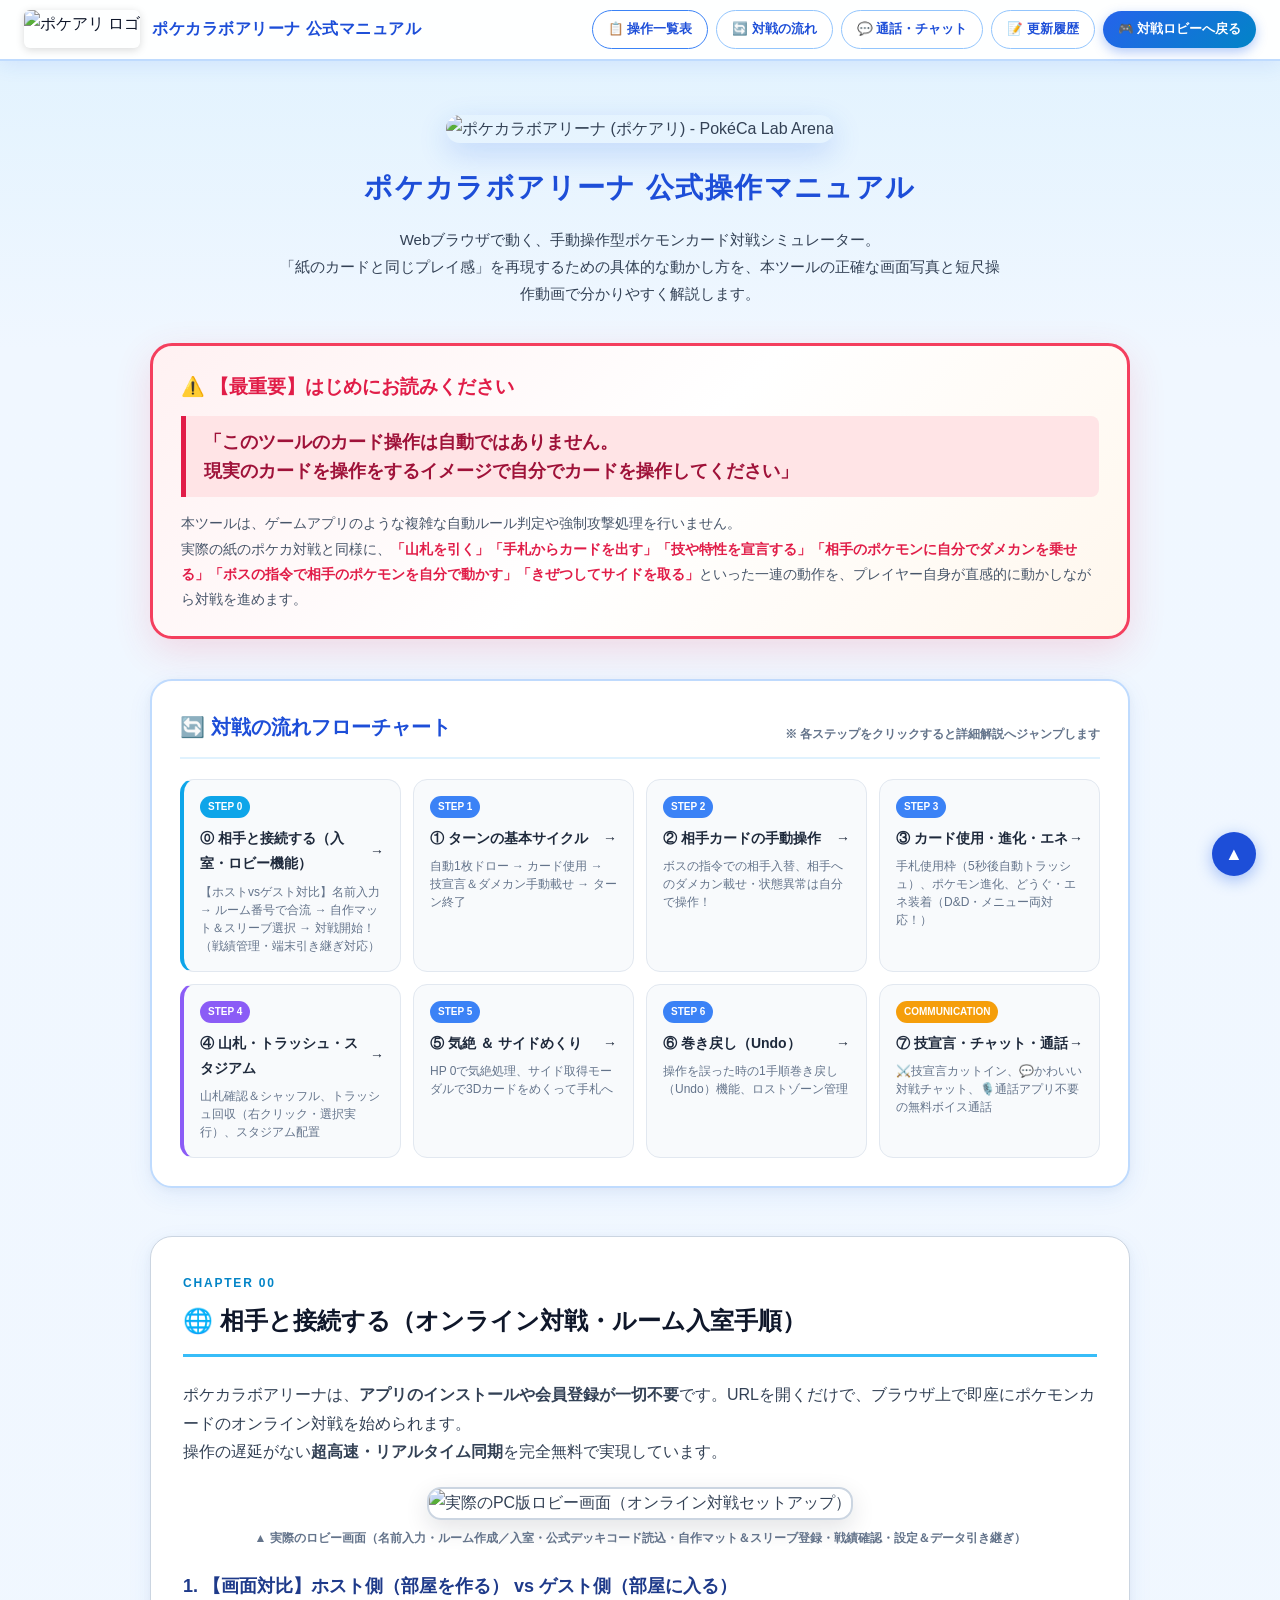
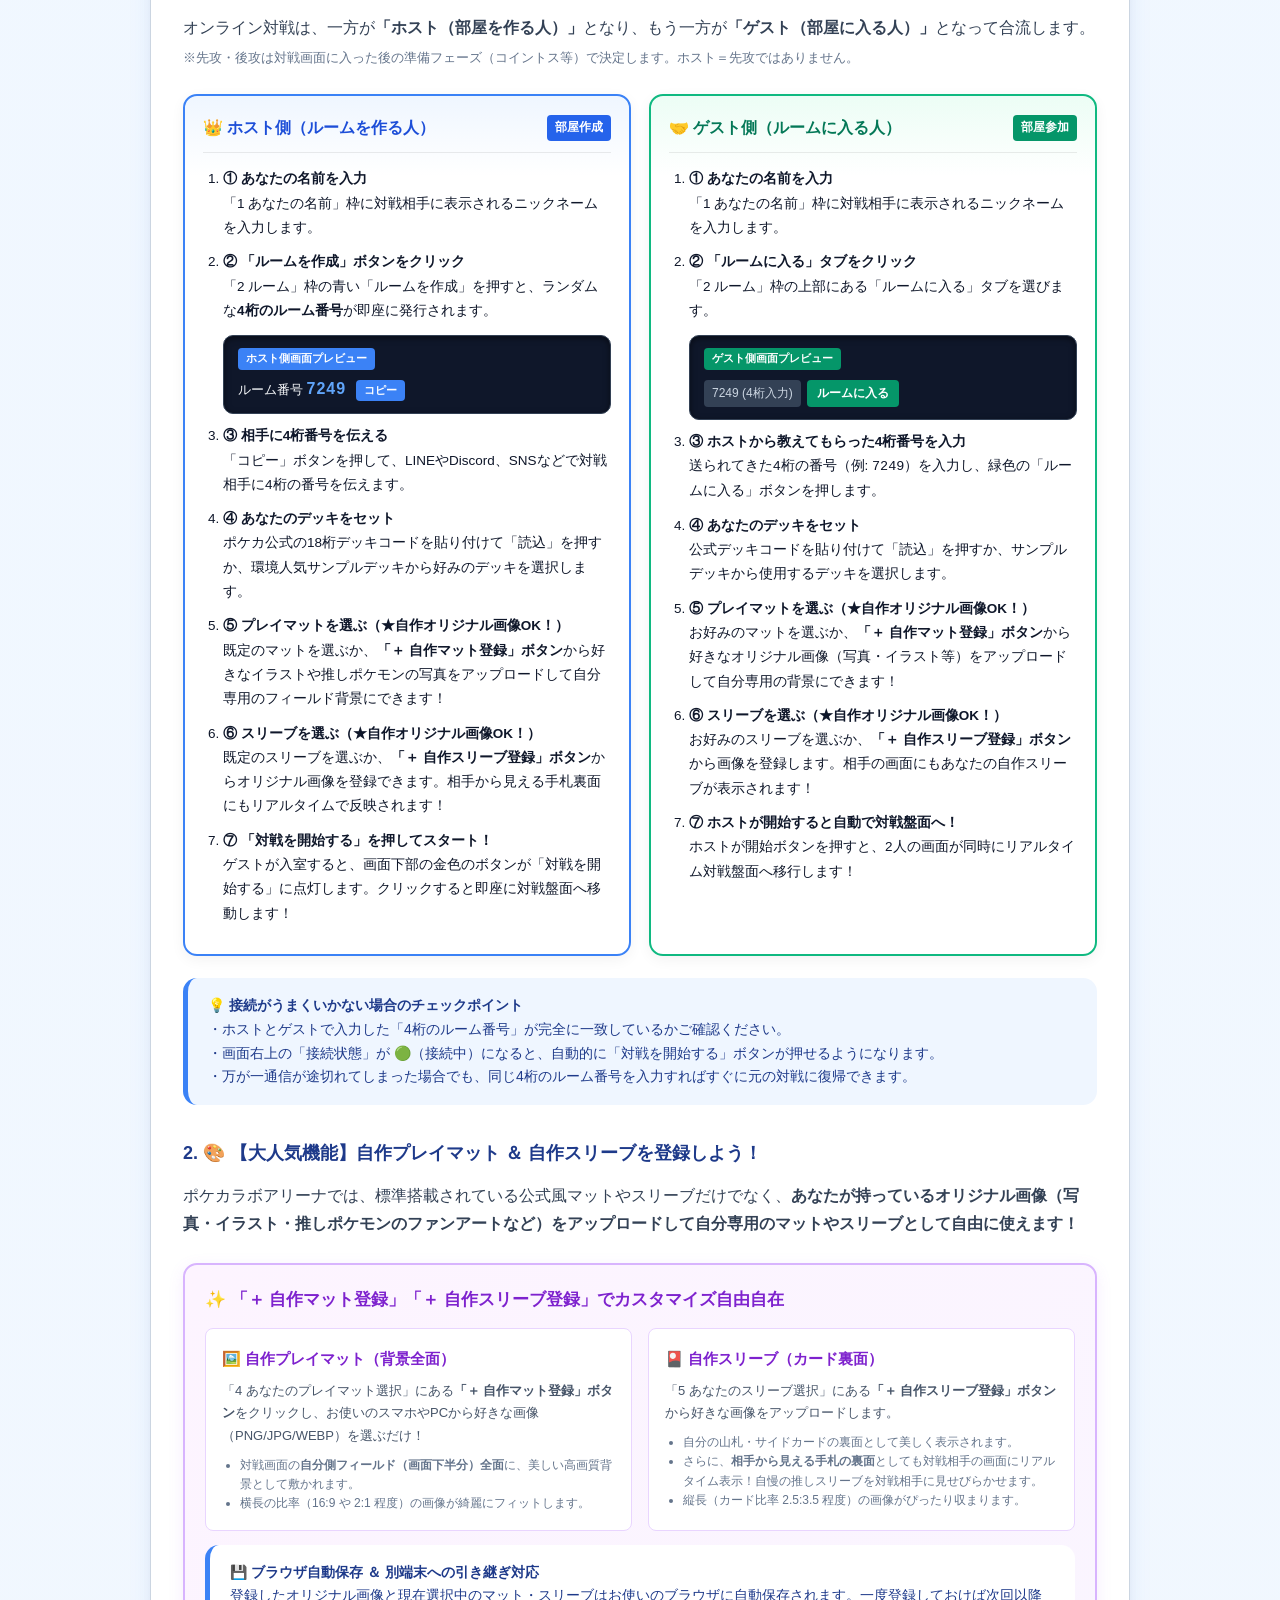
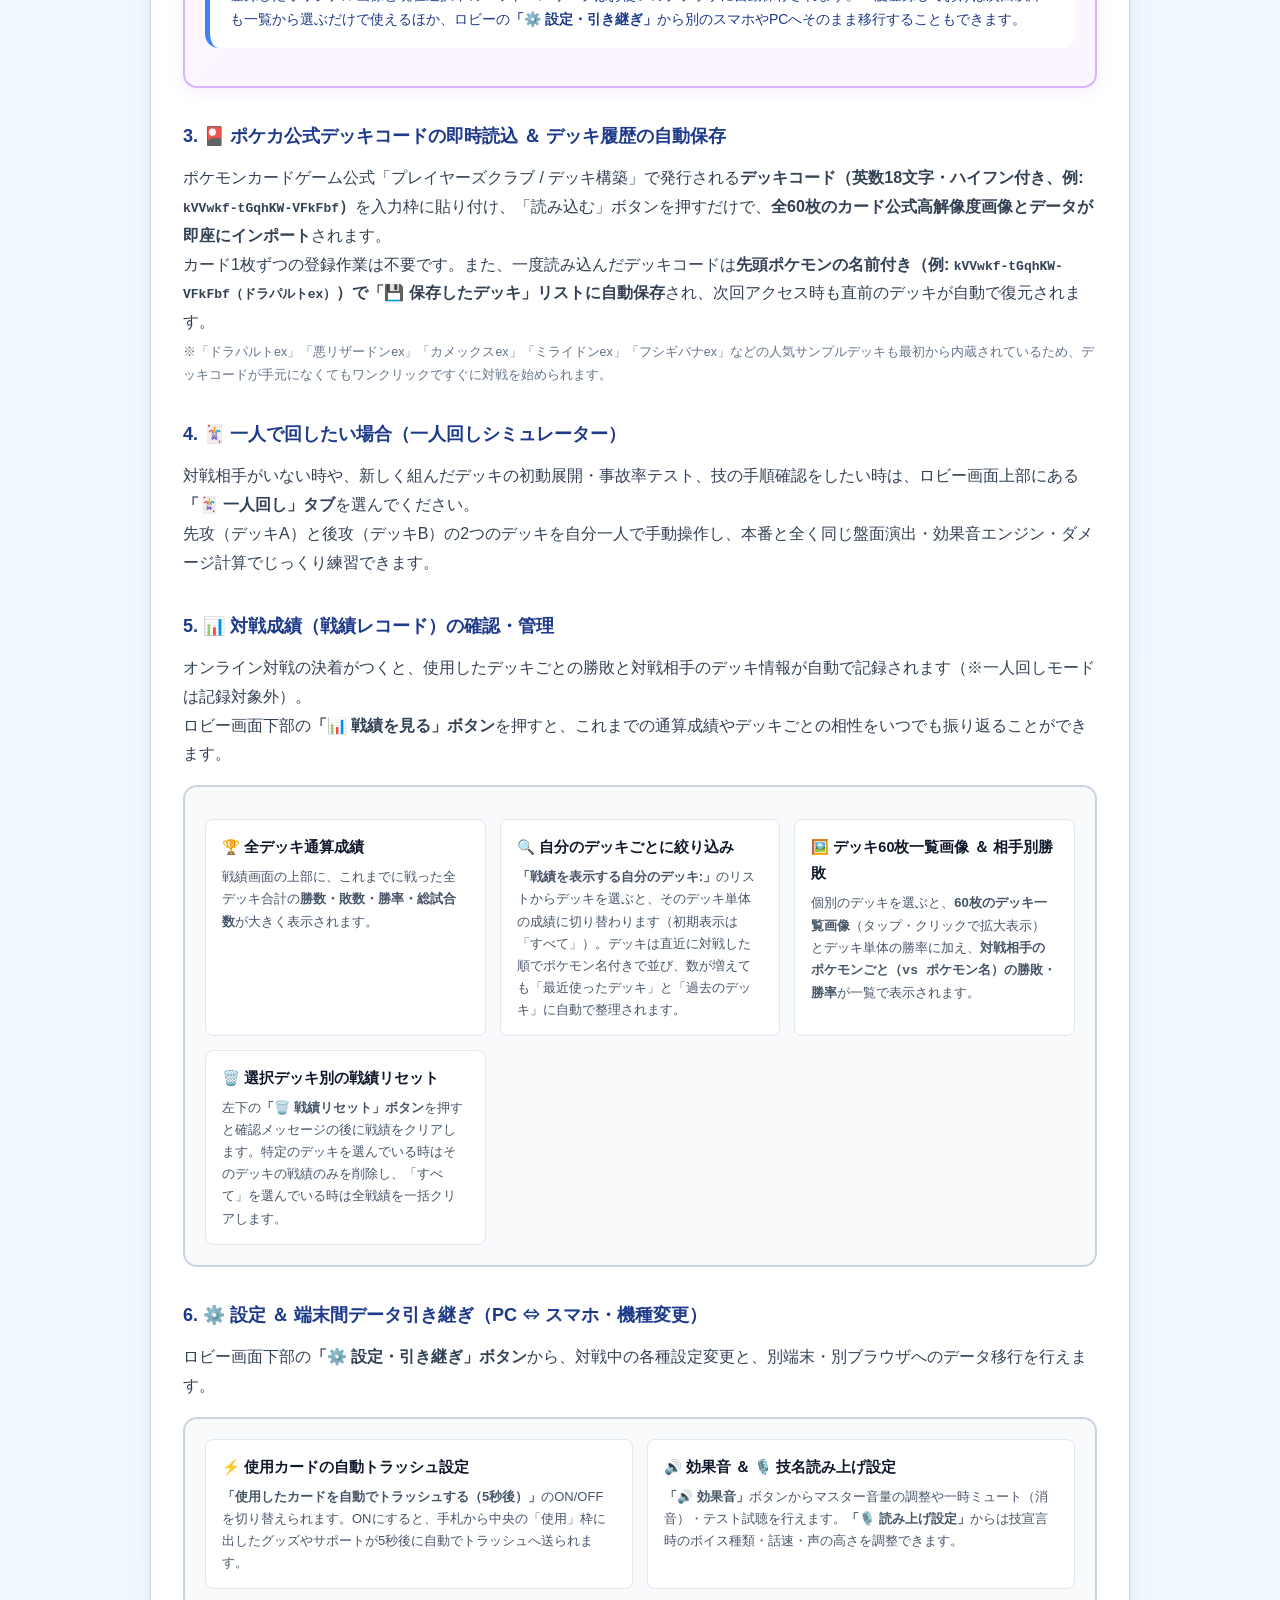
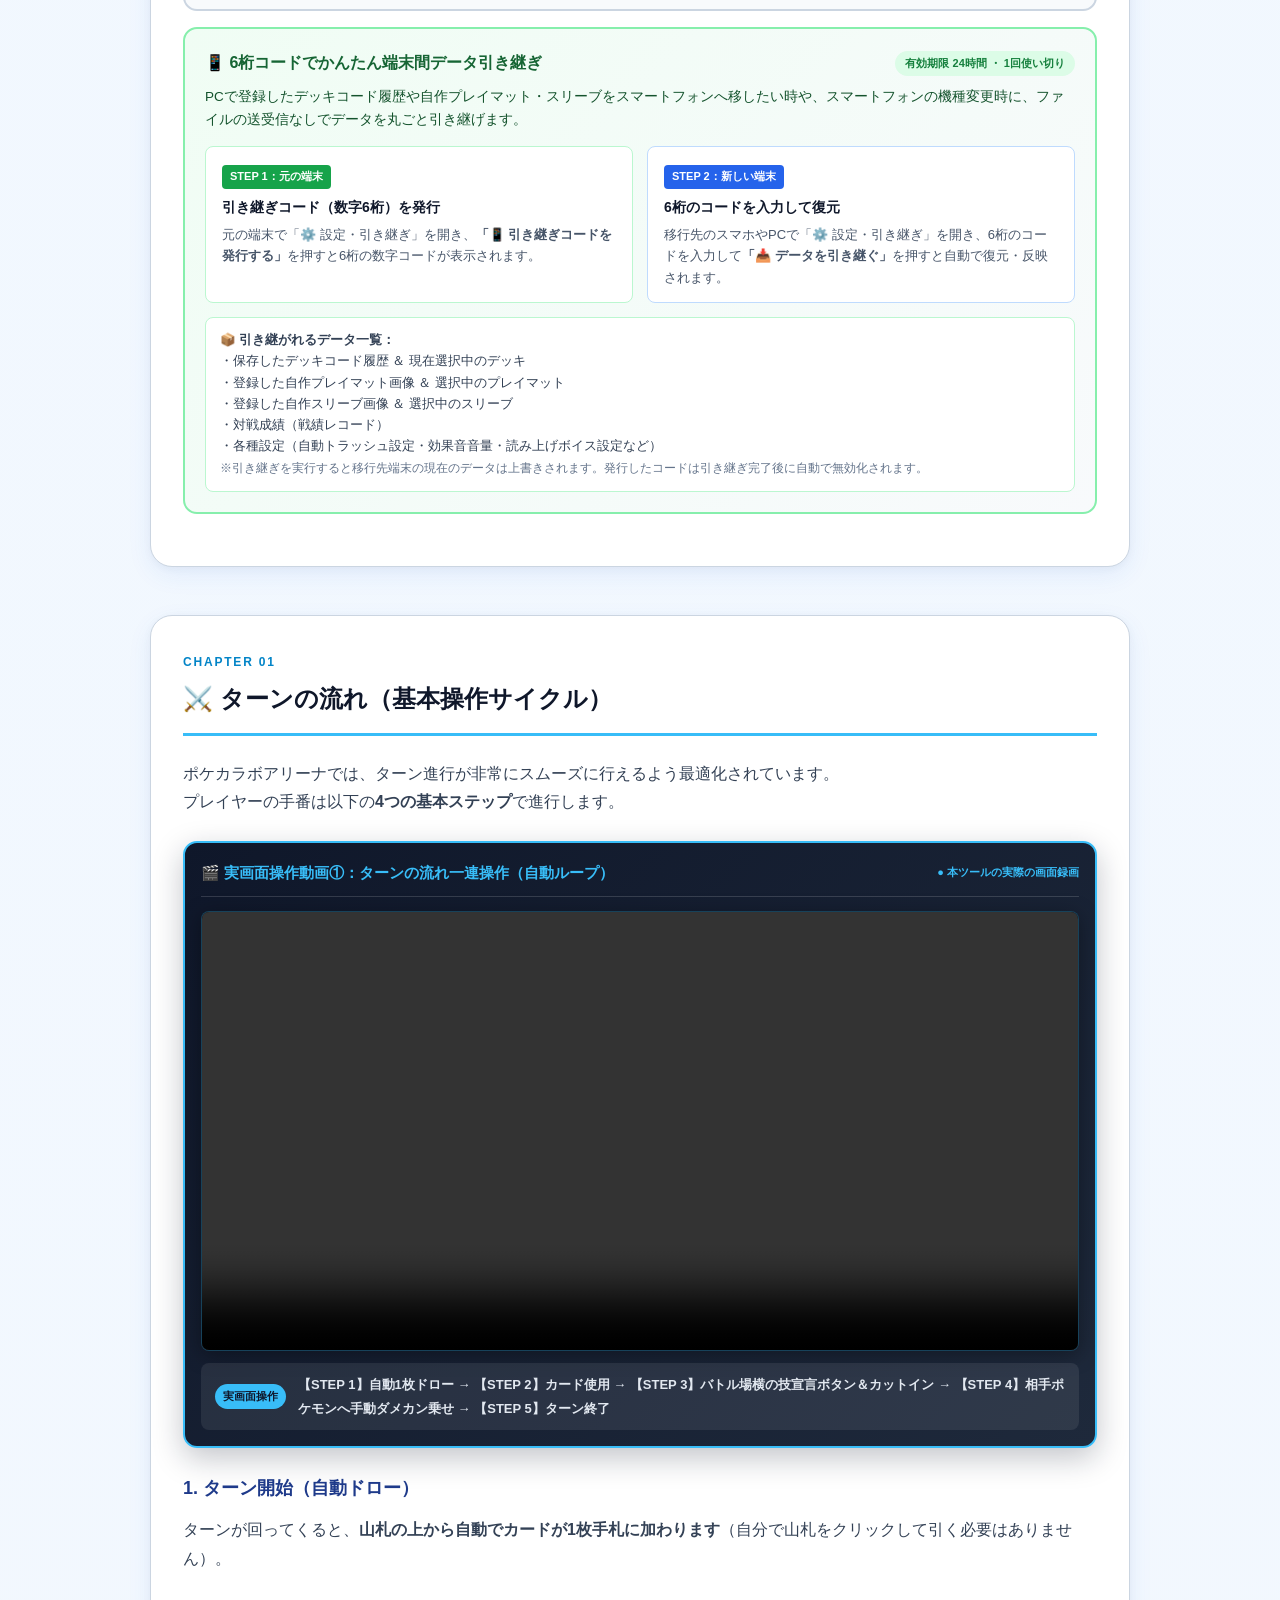
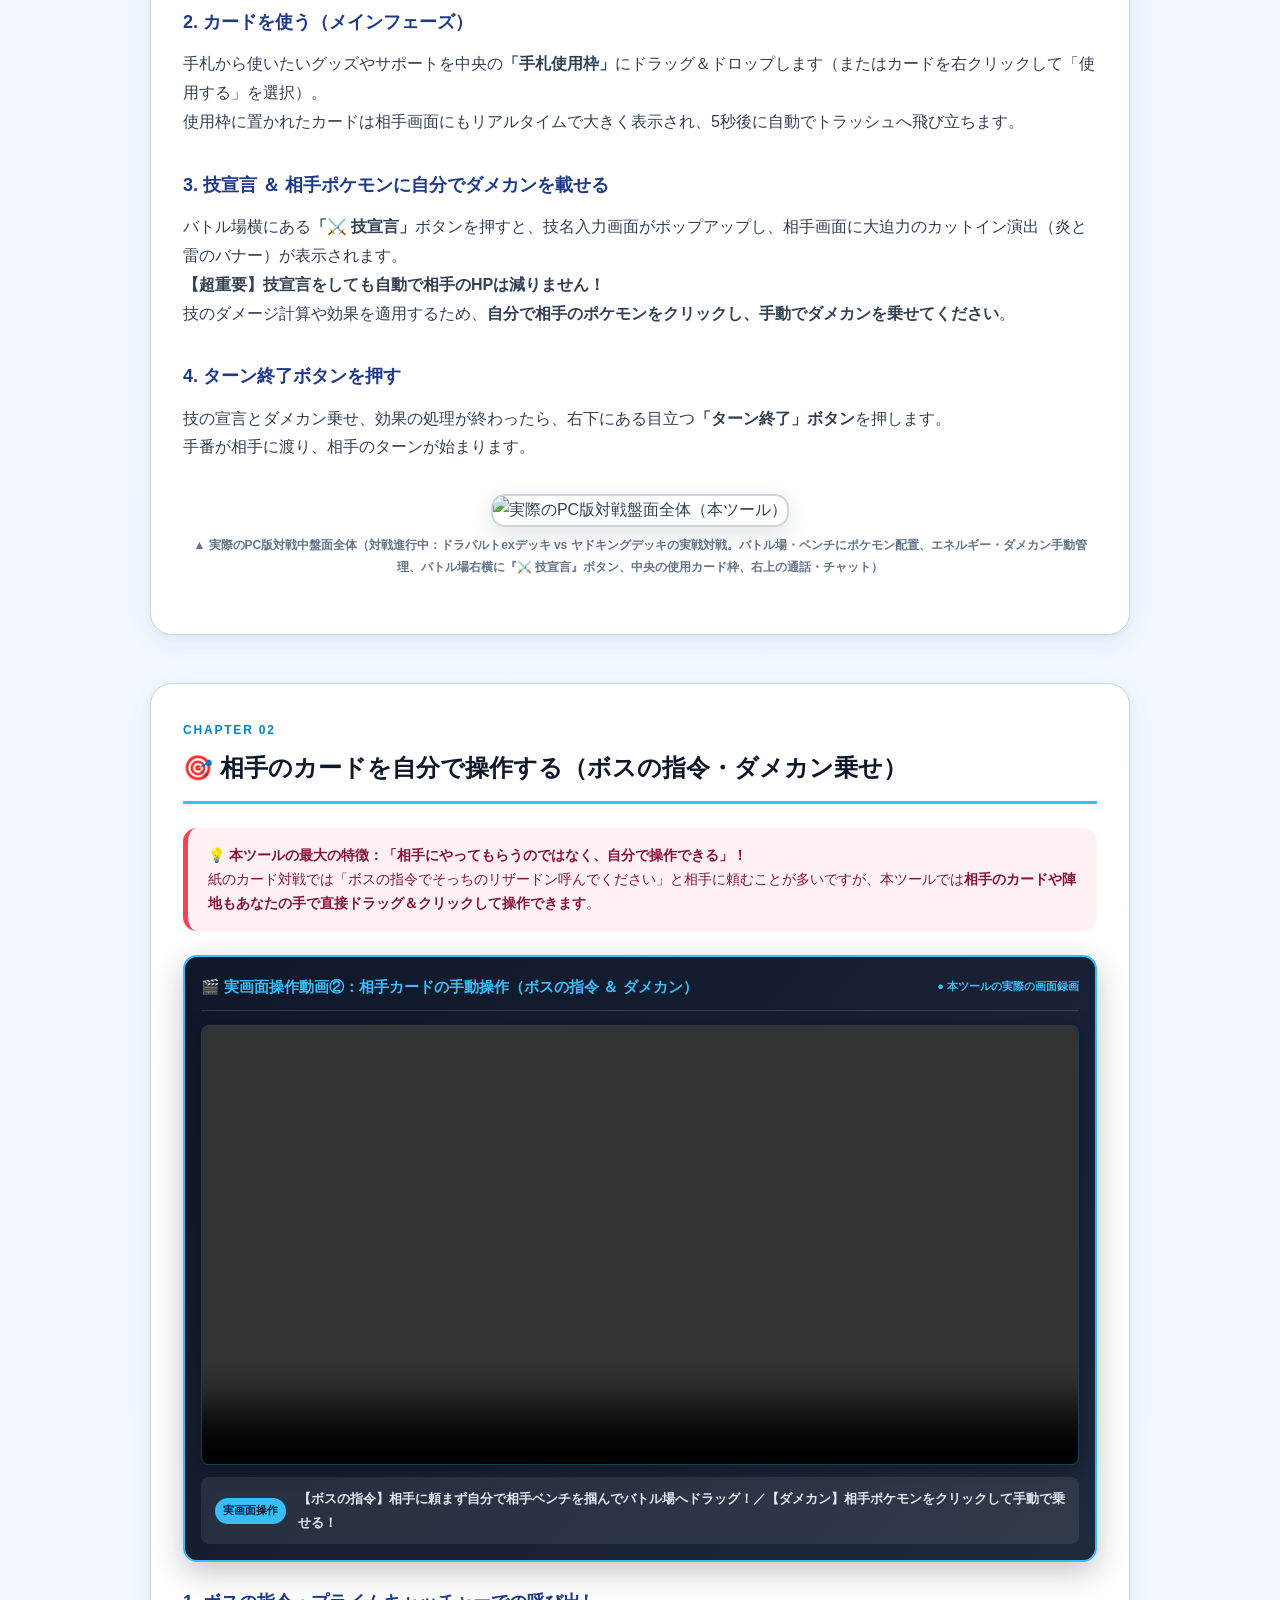
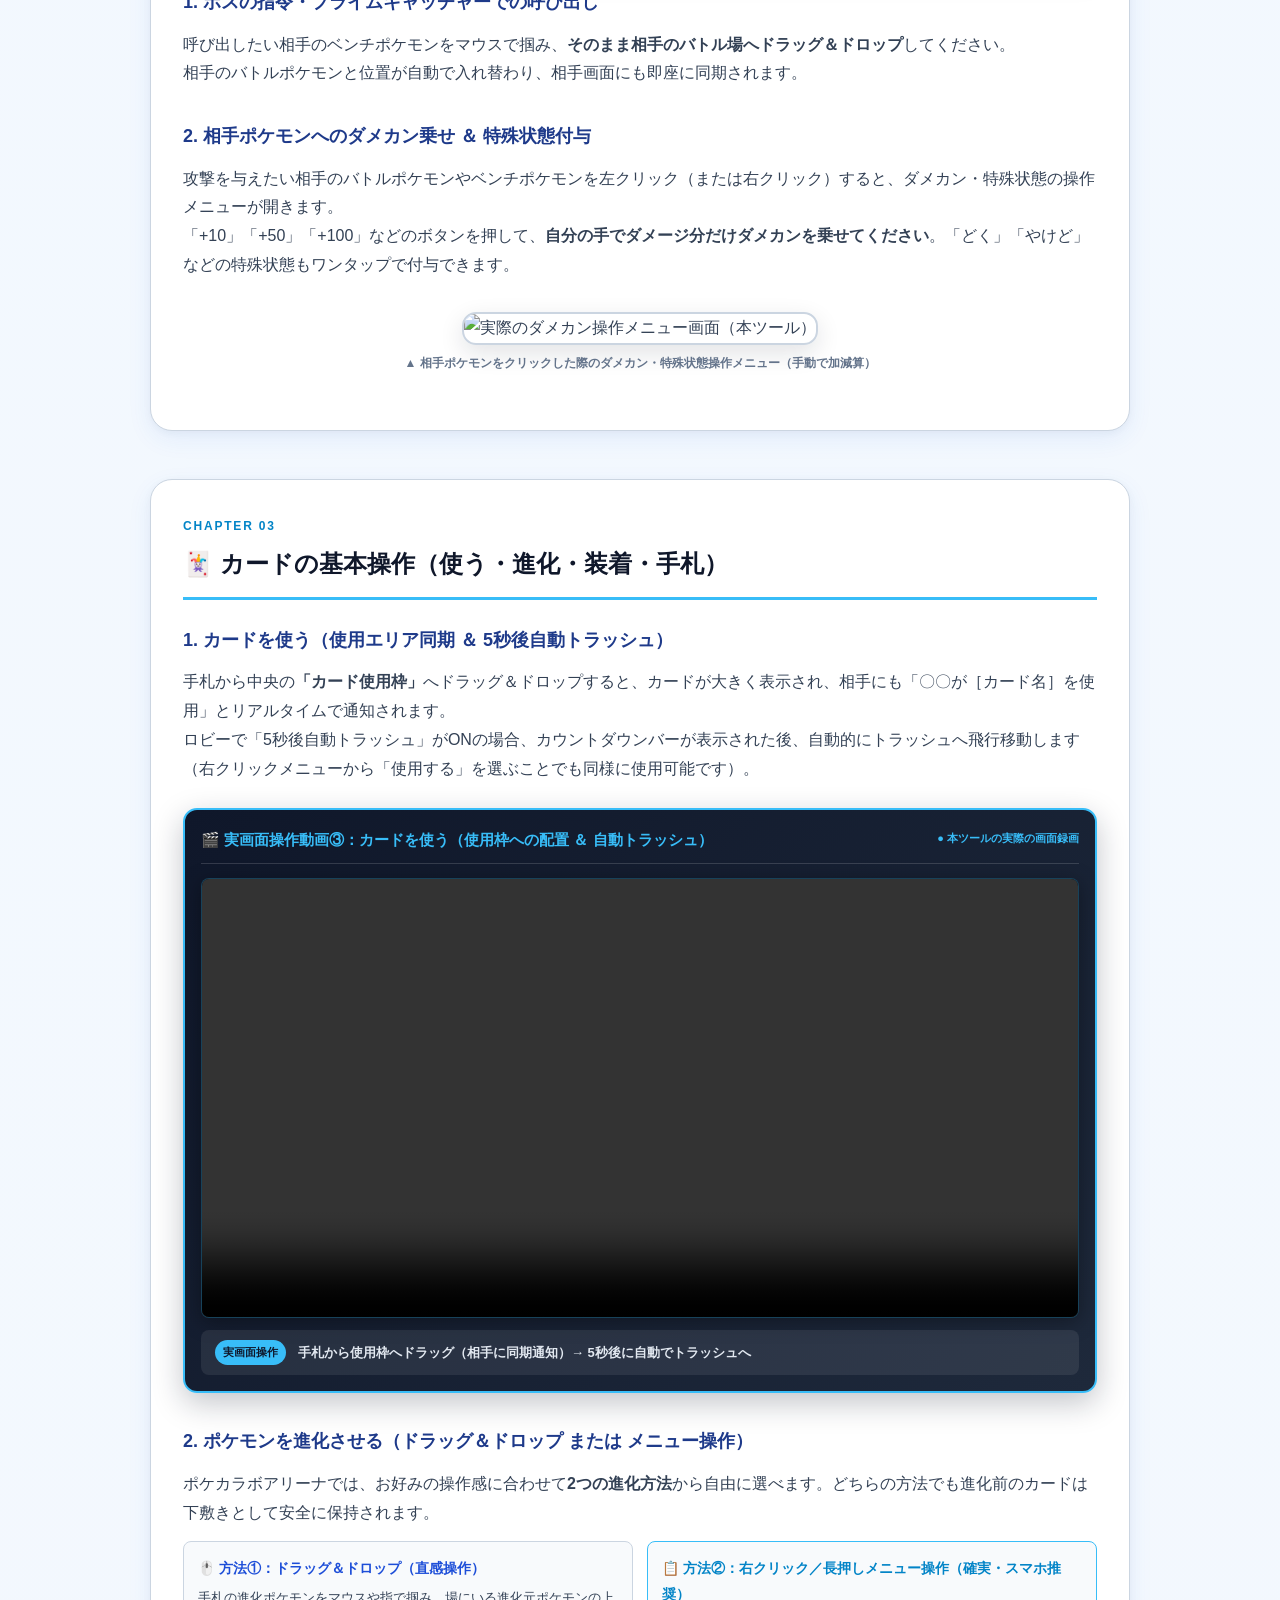
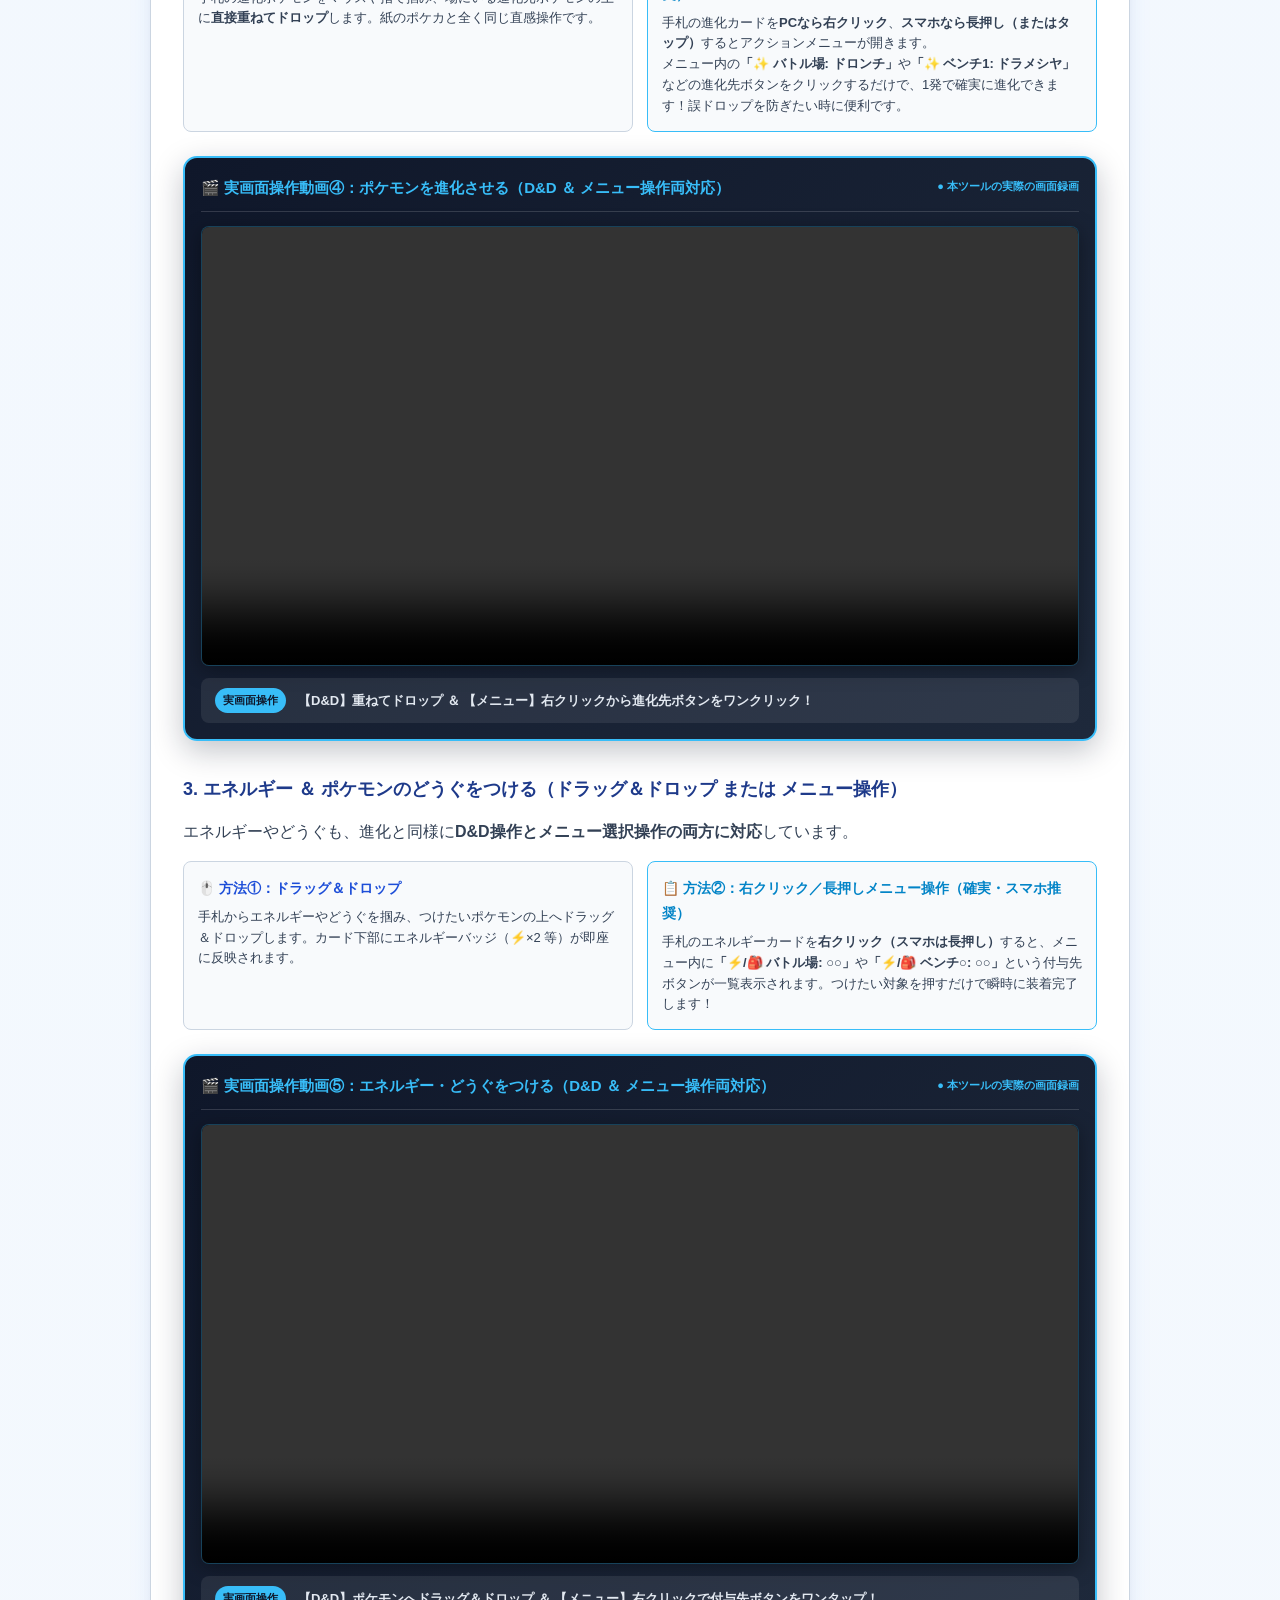
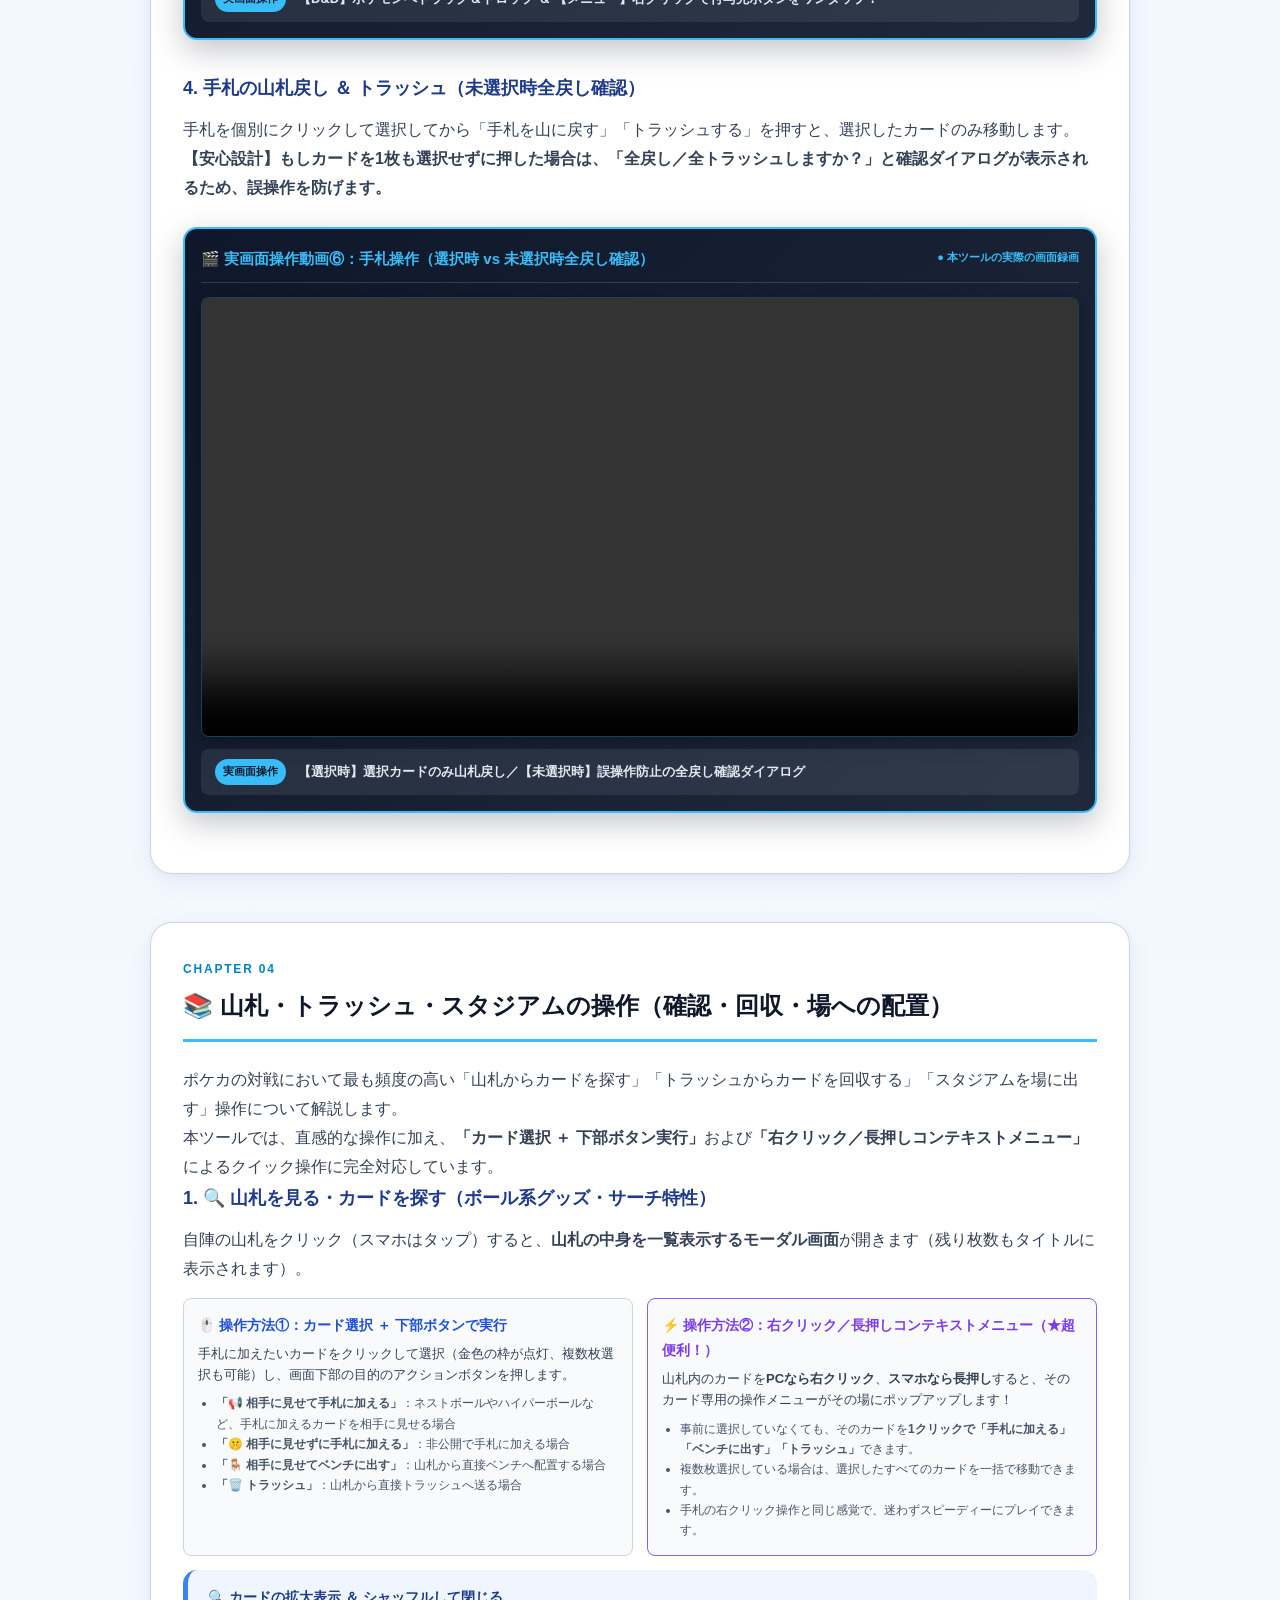
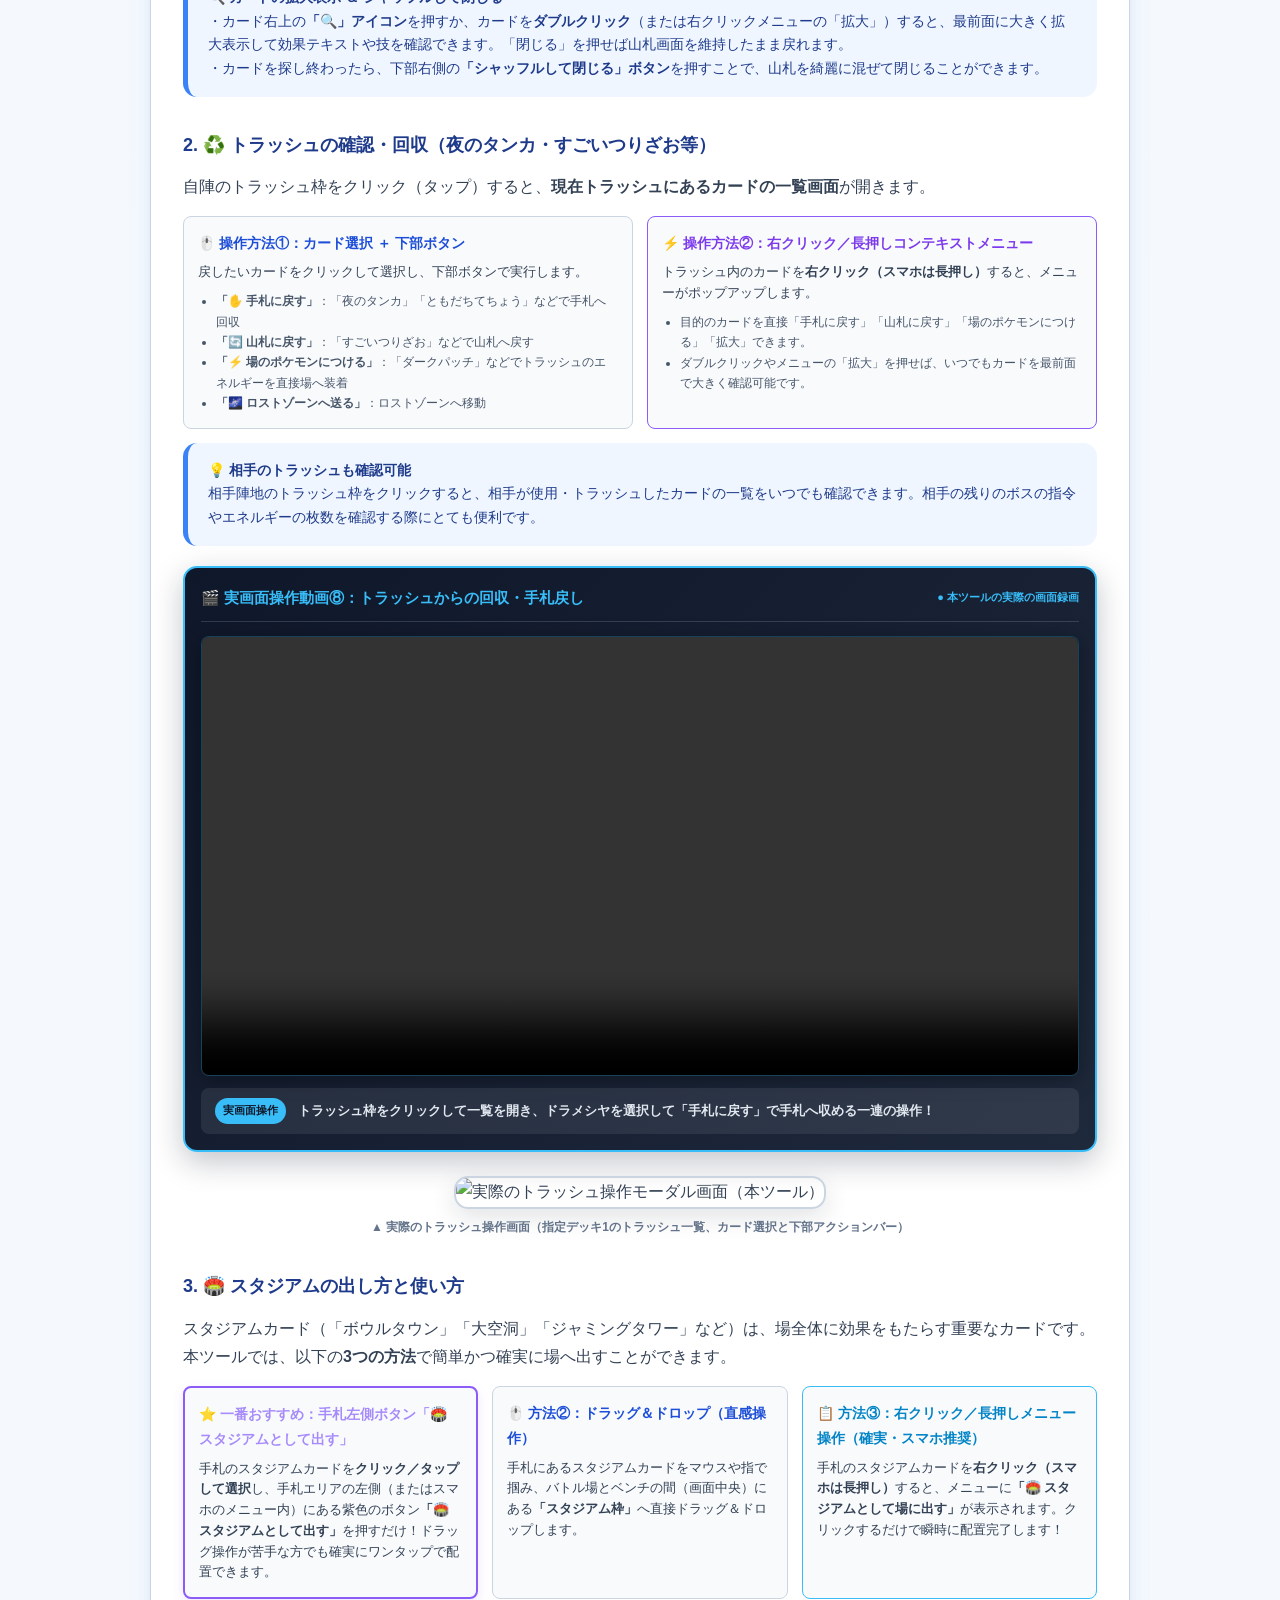
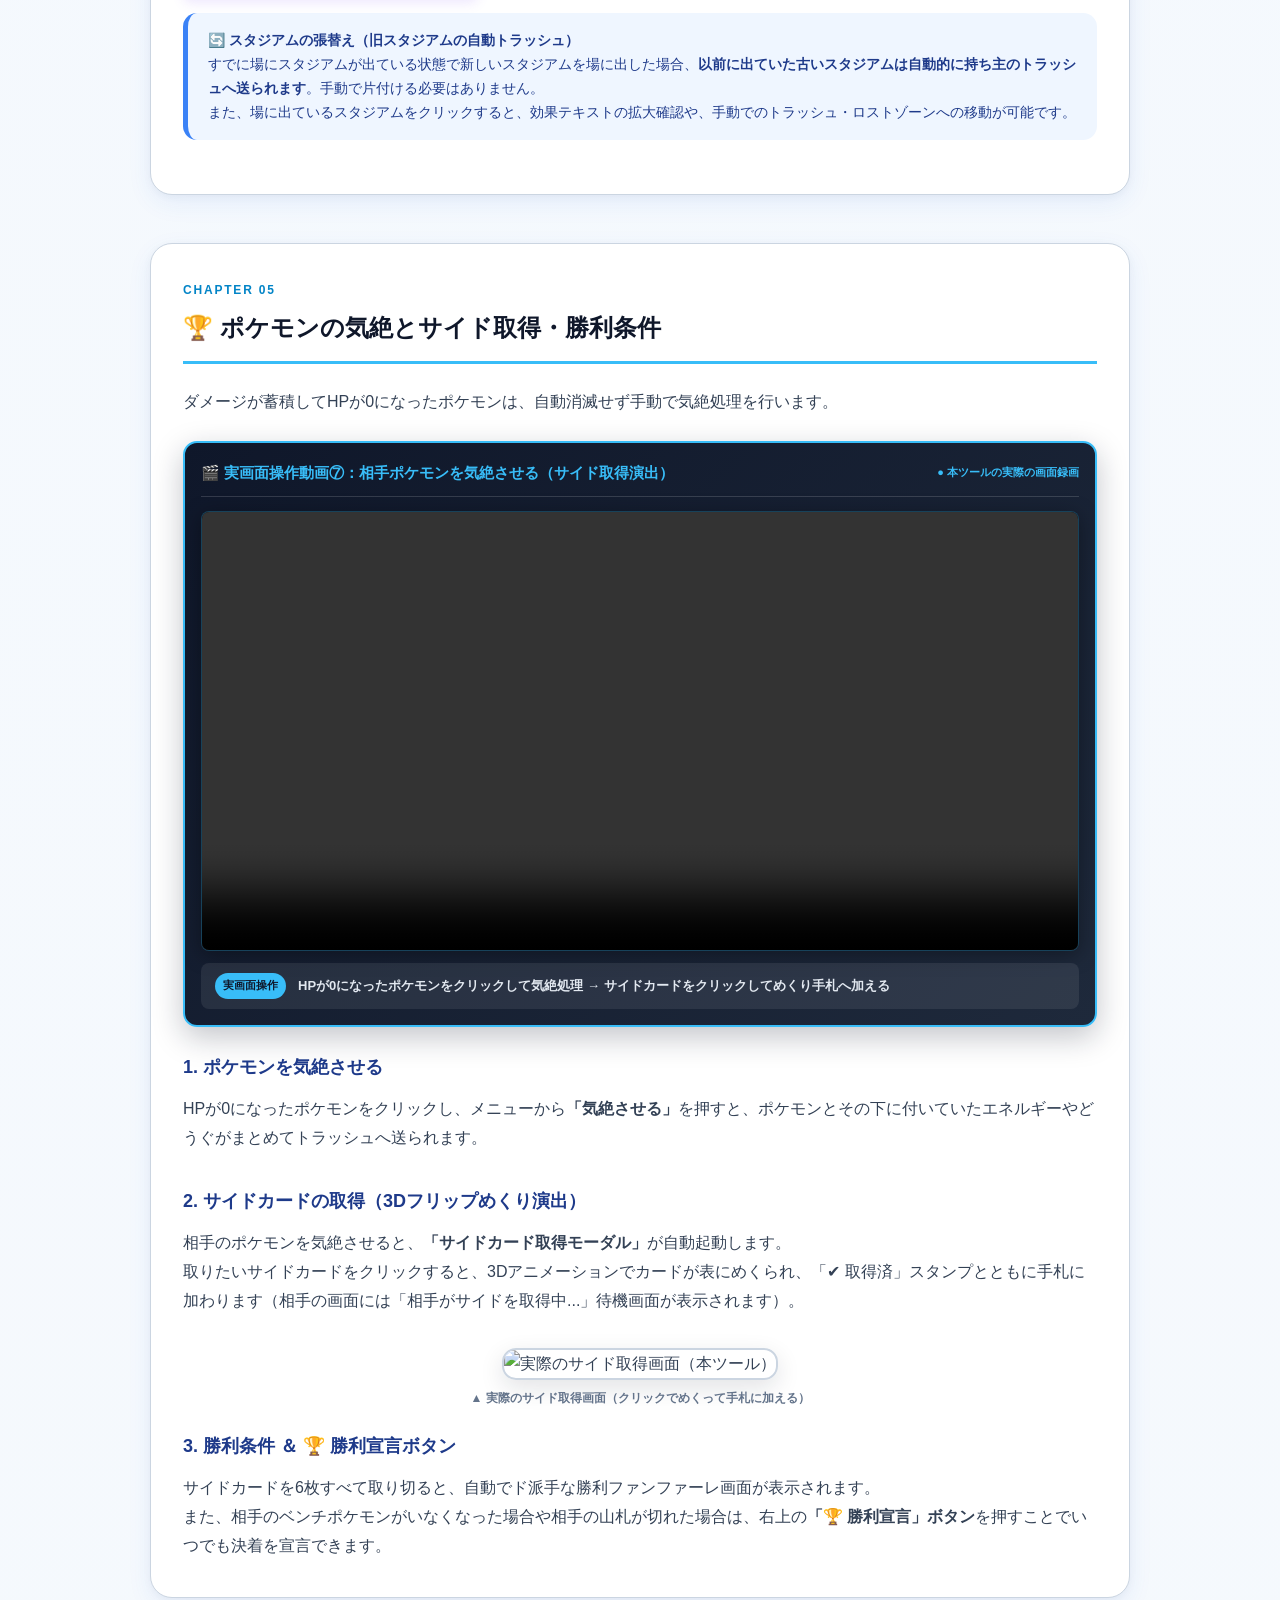
==== commit ed8741e9: "docs: update official manual with battle history, lobby settings, and data transfer (v18.22)" ====
--- a/src/manual/index.html
+++ b/src/manual/index.html
@@ -34,7 +34,7 @@
   <meta name="twitter:card" content="summary">
   <meta name="twitter:title" content="公式操作マニュアル | ポケカ一人回しツール【ポケアリ】">
   <meta name="twitter:description" content="ポケカ一人回し＆オンライン対戦ツールの操作マニュアル・操作一覧表。">
-  <link rel="stylesheet" href="css/manual.css?v=20261022_01">
+  <link rel="stylesheet" href="css/manual.css?v=20261029_01">
 </head>
 <body>
 
@@ -94,10 +94,10 @@
         <a href="#sec-00" class="flow-step-card" style="border-left: 4px solid #0ea5e9;">
           <span class="flow-step-badge" style="background:#0ea5e9;">STEP 0</span>
           <div class="flow-step-title">
-            <span>⓪ 相手と接続する（入室手順）</span>
+            <span>⓪ 相手と接続する（入室・ロビー機能）</span>
             <span class="flow-step-arrow">→</span>
           </div>
-          <p class="flow-step-desc">【ホストvsゲスト対比】名前入力 → 4桁番号で合流 → 自作マット＆スリーブ設定 → 即対戦開始！</p>
+          <p class="flow-step-desc">【ホストvsゲスト対比】名前入力 → ルーム番号で合流 → 自作マット＆スリーブ選択 → 対戦開始！（戦績管理・端末引き継ぎ対応）</p>
         </a>
 
         <a href="#sec-01" class="flow-step-card">
@@ -180,7 +180,7 @@
       <!-- 実際のロビー画面全体スクリーンショット -->
       <figure class="screen-figure">
         <img src="img/actual_lobby_pc.png" alt="実際のPC版ロビー画面（オンライン対戦セットアップ）" class="screen-img">
-        <figcaption class="screen-caption">▲ 実際のロビー画面（名前入力・ルーム作成／入室・公式デッキコード即時インポート・自作マット＆スリーブ登録・効果音＆読み上げ設定）</figcaption>
+        <figcaption class="screen-caption">▲ 実際のロビー画面（名前入力・ルーム作成／入室・公式デッキコード読込・自作マット＆スリーブ登録・戦績確認・設定＆データ引き継ぎ）</figcaption>
       </figure>
 
       <!-- ホスト側 vs ゲスト側 画面対比カード -->
@@ -330,21 +330,21 @@
           </div>
 
           <div class="callout callout-note" style="margin-top:14px; background:#ffffff;">
-            <b>💾 ブラウザ自動保存（再登録の手間なし）</b><br>
-            登録したオリジナル画像はお使いのブラウザに自動保存されます。一度登録しておけば、ページを閉じたり次回以降アクセスした際も登録一覧に残り続けるため、クリックして選ぶだけでいつでも使えます！
+            <b>💾 ブラウザ自動保存 ＆ 別端末への引き継ぎ対応</b><br>
+            登録したオリジナル画像と現在選択中のマット・スリーブはお使いのブラウザに自動保存されます。一度登録しておけば次回以降も一覧から選ぶだけで使えるほか、ロビーの<b>「⚙️ 設定・引き継ぎ」</b>から別のスマホやPCへそのまま移行することもできます。
           </div>
         </div>
       </div>
 
       <!-- 🎴 公式デッキコードの即時読込 -->
       <div class="subsection">
-        <h3 class="subsection-title">3. 🎴 ポケカ公式デッキコードの即時読込（超便利機能！）</h3>
-        <p>
-          ポケモンカードゲーム公式「プレイヤーズクラブ / デッキ構築」で発行される<b>デッキコード（英数18文字・ハイフン付き、例: <code>kVVwkf-tGqhKW-VFkFbf</code>）</b>を入力枠に貼り付け、「読込」ボタンを押すだけで、<b>全60枚のカード公式高解像度画像とデータが一瞬でインポート</b>されます！<br>
-          面倒なカード1枚ずつの登録作業は一切不要です。
+        <h3 class="subsection-title">3. 🎴 ポケカ公式デッキコードの即時読込 ＆ デッキ履歴の自動保存</h3>
+        <p>
+          ポケモンカードゲーム公式「プレイヤーズクラブ / デッキ構築」で発行される<b>デッキコード（英数18文字・ハイフン付き、例: <code>kVVwkf-tGqhKW-VFkFbf</code>）</b>を入力枠に貼り付け、「読み込む」ボタンを押すだけで、<b>全60枚のカード公式高解像度画像とデータが即座にインポート</b>されます。<br>
+          カード1枚ずつの登録作業は不要です。また、一度読み込んだデッキコードは<b>先頭ポケモンの名前付き（例: <code>kVVwkf-tGqhKW-VFkFbf（ドラパルトex）</code>）で「💾 保存したデッキ」リストに自動保存</b>され、次回アクセス時も直前のデッキが自動で復元されます。
         </p>
         <p style="font-size:12.5px; color:#64748b; margin-top:4px;">
-          ※「ドラパルトex」「悪リザードンex」「カメックスex」「ミライドンex」「フシギバナex」などの現環境人気サンプルデッキも最初から内蔵されているため、デッキコードが手元になくてもワンクリックですぐに対戦を始められます。
+          ※「ドラパルトex」「悪リザードンex」「カメックスex」「ミライドンex」「フシギバナex」などの人気サンプルデッキも最初から内蔵されているため、デッキコードが手元になくてもワンクリックですぐに対戦を始められます。
         </p>
       </div>
 
@@ -355,6 +355,106 @@
           対戦相手がいない時や、新しく組んだデッキの初動展開・事故率テスト、技の手順確認をしたい時は、ロビー画面上部にある<b>「🃏 一人回し」タブ</b>を選んでください。<br>
           先攻（デッキA）と後攻（デッキB）の2つのデッキを自分一人で手動操作し、本番と全く同じ盤面演出・効果音エンジン・ダメージ計算でじっくり練習できます。
         </p>
+      </div>
+
+      <!-- 📊 対戦成績（戦績レコード）の確認・管理 -->
+      <div class="subsection" id="sec-battle-history">
+        <h3 class="subsection-title">5. 📊 対戦成績（戦績レコード）の確認・管理</h3>
+        <p>
+          オンライン対戦の決着がつくと、使用したデッキごとの勝敗と対戦相手のデッキ情報が自動で記録されます（※一人回しモードは記録対象外）。<br>
+          ロビー画面下部の<b>「📊 戦績を見る」ボタン</b>を押すと、これまでの通算成績やデッキごとの相性をいつでも振り返ることができます。
+        </p>
+
+        <div class="lobby-feature-box">
+          <div class="lobby-feature-grid">
+            <div class="lobby-feature-item">
+              <h4>🏆 全デッキ通算成績</h4>
+              <p>
+                戦績画面の上部に、これまでに戦った全デッキ合計の<b>勝数・敗数・勝率・総試合数</b>が大きく表示されます。
+              </p>
+            </div>
+            <div class="lobby-feature-item">
+              <h4>🔍 自分のデッキごとに絞り込み</h4>
+              <p>
+                <b>「戦績を表示する自分のデッキ:」</b>のリストからデッキを選ぶと、そのデッキ単体の成績に切り替わります（初期表示は「すべて」）。デッキは直近に対戦した順でポケモン名付きで並び、数が増えても「最近使ったデッキ」と「過去のデッキ」に自動で整理されます。
+              </p>
+            </div>
+            <div class="lobby-feature-item">
+              <h4>🖼️ デッキ60枚一覧画像 ＆ 相手別勝敗</h4>
+              <p>
+                個別のデッキを選ぶと、<b>60枚のデッキ一覧画像</b>（タップ・クリックで拡大表示）とデッキ単体の勝率に加え、<b>対戦相手のポケモンごと（<code>vs ポケモン名</code>）の勝敗・勝率</b>が一覧で表示されます。
+              </p>
+            </div>
+            <div class="lobby-feature-item">
+              <h4>🗑️ 選択デッキ別の戦績リセット</h4>
+              <p>
+                左下の<b>「🗑️ 戦績リセット」ボタン</b>を押すと確認メッセージの後に戦績をクリアします。特定のデッキを選んでいる時はそのデッキの戦績のみを削除し、「すべて」を選んでいる時は全戦績を一括クリアします。
+              </p>
+            </div>
+          </div>
+        </div>
+      </div>
+
+      <!-- ⚙️ 設定 ＆ 端末間データ引き継ぎ -->
+      <div class="subsection" id="sec-settings-transfer">
+        <h3 class="subsection-title">6. ⚙️ 設定 ＆ 端末間データ引き継ぎ（PC ⇔ スマホ・機種変更）</h3>
+        <p>
+          ロビー画面下部の<b>「⚙️ 設定・引き継ぎ」ボタン</b>から、対戦中の各種設定変更と、別端末・別ブラウザへのデータ移行を行えます。
+        </p>
+
+        <div class="lobby-feature-box">
+          <div class="lobby-feature-grid" style="margin-top:0;">
+            <div class="lobby-feature-item">
+              <h4>⚡ 使用カードの自動トラッシュ設定</h4>
+              <p>
+                <b>「使用したカードを自動でトラッシュする（5秒後）」</b>のON/OFFを切り替えられます。ONにすると、手札から中央の「使用」枠に出したグッズやサポートが5秒後に自動でトラッシュへ送られます。
+              </p>
+            </div>
+            <div class="lobby-feature-item">
+              <h4>🔊 効果音 ＆ 🎙️ 技名読み上げ設定</h4>
+              <p>
+                <b>「🔊 効果音」</b>ボタンからマスター音量の調整や一時ミュート（消音）・テスト試聴を行えます。<b>「🎙️ 読み上げ設定」</b>からは技宣言時のボイス種類・話速・声の高さを調整できます。
+              </p>
+            </div>
+          </div>
+        </div>
+
+        <div class="lobby-feature-box transfer-theme">
+          <div style="display:flex; align-items:center; justify-content:space-between; flex-wrap:wrap; gap:8px; margin-bottom:8px;">
+            <span style="font-size:16px; font-weight:800; color:#166534;">📱 6桁コードでかんたん端末間データ引き継ぎ</span>
+            <span style="font-size:11px; font-weight:bold; color:#15803d; background:#dcfce7; padding:3px 10px; border-radius:9999px;">有効期限 24時間 ・ 1回使い切り</span>
+          </div>
+          <p style="font-size:13.5px; color:#14532d; line-height:1.7; margin:0 0 10px 0;">
+            PCで登録したデッキコード履歴や自作プレイマット・スリーブをスマートフォンへ移したい時や、スマートフォンの機種変更時に、ファイルの送受信なしでデータを丸ごと引き継げます。
+          </p>
+
+          <div class="transfer-step-grid">
+            <div class="transfer-step-card">
+              <span class="transfer-step-badge">STEP 1：元の端末</span>
+              <div style="font-weight:800; font-size:14px; color:#0f172a; margin-bottom:4px;">引き継ぎコード（数字6桁）を発行</div>
+              <p style="margin:0; font-size:13px; color:#475569; line-height:1.65;">
+                元の端末で「⚙️ 設定・引き継ぎ」を開き、<b>「📱 引き継ぎコードを発行する」</b>を押すと6桁の数字コードが表示されます。
+              </p>
+            </div>
+            <div class="transfer-step-card" style="border-color:#bfdbfe;">
+              <span class="transfer-step-badge dest">STEP 2：新しい端末</span>
+              <div style="font-weight:800; font-size:14px; color:#0f172a; margin-bottom:4px;">6桁のコードを入力して復元</div>
+              <p style="margin:0; font-size:13px; color:#475569; line-height:1.65;">
+                移行先のスマホやPCで「⚙️ 設定・引き継ぎ」を開き、6桁のコードを入力して<b>「📥 データを引き継ぐ」</b>を押すと自動で復元・反映されます。
+              </p>
+            </div>
+          </div>
+
+          <div style="background:#ffffff; border:1px solid #bbf7d0; border-radius:8px; padding:12px 14px; font-size:12.5px; color:#334155; line-height:1.7;">
+            <b>📦 引き継がれるデータ一覧：</b><br>
+            ・保存したデッキコード履歴 ＆ 現在選択中のデッキ<br>
+            ・登録した自作プレイマット画像 ＆ 選択中のプレイマット<br>
+            ・登録した自作スリーブ画像 ＆ 選択中のスリーブ<br>
+            ・対戦成績（戦績レコード）<br>
+            ・各種設定（自動トラッシュ設定・効果音音量・読み上げボイス設定など）<br>
+            <span style="color:#64748b; font-size:12px;">※引き継ぎを実行すると移行先端末の現在のデータは上書きされます。発行したコードは引き継ぎ完了後に自動で無効化されます。</span>
+          </div>
+        </div>
       </div>
     </article>
 
@@ -1017,6 +1117,11 @@
       </div>
 
       <div class="callout callout-note">
+        <b>Q. PCで使っている自作マット・スリーブやデッキ履歴、戦績をスマホに移せますか？（機種変更時の引き継ぎ）</b><br>
+        A. はい、ロビー画面の<b>「⚙️ 設定・引き継ぎ」</b>ボタンから簡単に移行できます。元の端末で「📱 引き継ぎコードを発行する」を押して表示される<b>6桁の数字コード</b>を、移行先のスマホやPCに入力して「📥 データを引き継ぐ」を押してください（有効期限は24時間、1回使い切りです）。
+      </div>
+
+      <div class="callout callout-note">
         <b>Q. 新しい機能やデザインが画面に反映されていないようです。</b><br>
         A. ブラウザの古いキャッシュが残っている可能性があります。PCの場合は <span class="kbd">Ctrl + F5</span>（Macは <span class="kbd">Cmd + Shift + R</span>）、スマートフォンの場合はブラウザの「再読み込み」をお試しください。
       </div>
@@ -1041,6 +1146,11 @@
             </tr>
           </thead>
           <tbody>
+            <tr>
+              <td><span class="version-badge" style="background:#2563eb;">Ver 1.4</span></td>
+              <td class="version-date">2026-10-29</td>
+              <td><b>📊 対戦成績レコード ＆ ⚙️ 設定・端末間データ引き継ぎ機能の追加</b>（ロビーでのデッキ別対戦成績確認［全デッキ通算成績・デッキ60枚一覧画像・対戦相手のポケモン別勝敗集計・選択デッキ別リセット］、ロビー設定ポップアップへの集約、6桁コードによるPC⇔スマホ間のデータ引き継ぎ［保存デッキ・自作マット＆スリーブ・戦績・各種設定対応］、および読み込みデッキコードの先頭ポケモン名付き自動保存に対応）。</td>
+            </tr>
             <tr>
               <td><span class="version-badge" style="background:#8b5cf6;">Ver 1.3</span></td>
               <td class="version-date">2026-10-20</td>
@@ -1259,6 +1369,23 @@
               <td colspan="2"><b>「🎙️ 通話」</b>ボタンを押して相手を呼び出し、相手が受託すると通話開始</td>
               <td>通話アプリ不要・完全無料。通話バーはドラッグで好きな位置へ移動できます。</td>
             </tr>
+
+            <!-- ロビー・戦績・データ引き継ぎ -->
+            <tr class="cheat-cat-row">
+              <td colspan="5">🏠 ロビー・戦績管理・端末間データ引き継ぎ</td>
+            </tr>
+            <tr>
+              <td class="cheat-target-cell">対戦成績（戦績）</td>
+              <td><b>勝敗・相性を確認／リセット</b></td>
+              <td colspan="2">ロビー画面の<b>「📊 戦績を見る」</b>ボタンを押す → リストから確認したい自分のデッキを選択</td>
+              <td>60枚デッキ画像・通算成績・相手ポケモン別の勝敗を表示。選んだデッキ単位でリセット可能。</td>
+            </tr>
+            <tr>
+              <td class="cheat-target-cell">各種設定・引き継ぎ</td>
+              <td><b>音量調整・PC⇔スマホ移行</b></td>
+              <td colspan="2">ロビー画面の<b>「⚙️ 設定・引き継ぎ」</b>ボタンを押す → 元の端末で6桁コードを発行し、移行先端末に入力</td>
+              <td>保存デッキ・自作マット＆スリーブ・戦績・自動トラッシュや音声設定を別端末へ丸ごと移行できます。</td>
+            </tr>
           </tbody>
         </table>
       </div>
--- a/src/manual/css/manual.css
+++ b/src/manual/css/manual.css
@@ -891,3 +891,77 @@
   margin-bottom: 12px;
 }
 
+/* ==========================================================================
+   📊 戦績確認 ＆ ⚙️ 設定・データ引き継ぎ解説カード
+   ========================================================================== */
+.lobby-feature-box {
+  background: #f8fafc;
+  border: 2px solid #cbd5e1;
+  border-radius: var(--radius-md);
+  padding: 20px;
+  margin: 16px 0;
+}
+
+.lobby-feature-box.transfer-theme {
+  background: linear-gradient(135deg, #f0fdf4 0%, #f8fafc 100%);
+  border-color: #86efac;
+}
+
+.lobby-feature-grid {
+  display: grid;
+  grid-template-columns: repeat(auto-fit, minmax(240px, 1fr));
+  gap: 14px;
+  margin-top: 12px;
+}
+
+.lobby-feature-item {
+  background: #ffffff;
+  border: 1px solid #e2e8f0;
+  border-radius: 8px;
+  padding: 14px 16px;
+}
+
+.lobby-feature-item h4 {
+  margin: 0 0 6px 0;
+  font-size: 14.5px;
+  font-weight: 800;
+  color: #0f172a;
+}
+
+.lobby-feature-item p {
+  margin: 0;
+  font-size: 13px;
+  line-height: 1.7;
+  color: #475569;
+}
+
+.transfer-step-grid {
+  display: grid;
+  grid-template-columns: repeat(auto-fit, minmax(250px, 1fr));
+  gap: 14px;
+  margin: 14px 0;
+}
+
+.transfer-step-card {
+  background: #ffffff;
+  border: 1.5px solid #bbf7d0;
+  border-radius: 8px;
+  padding: 14px 16px;
+}
+
+.transfer-step-badge {
+  display: inline-block;
+  font-size: 11px;
+  font-weight: 800;
+  color: #ffffff;
+  background: #16a34a;
+  padding: 2px 8px;
+  border-radius: 4px;
+  margin-bottom: 6px;
+}
+
+.transfer-step-badge.dest {
+  background: #2563eb;
+}
+
+
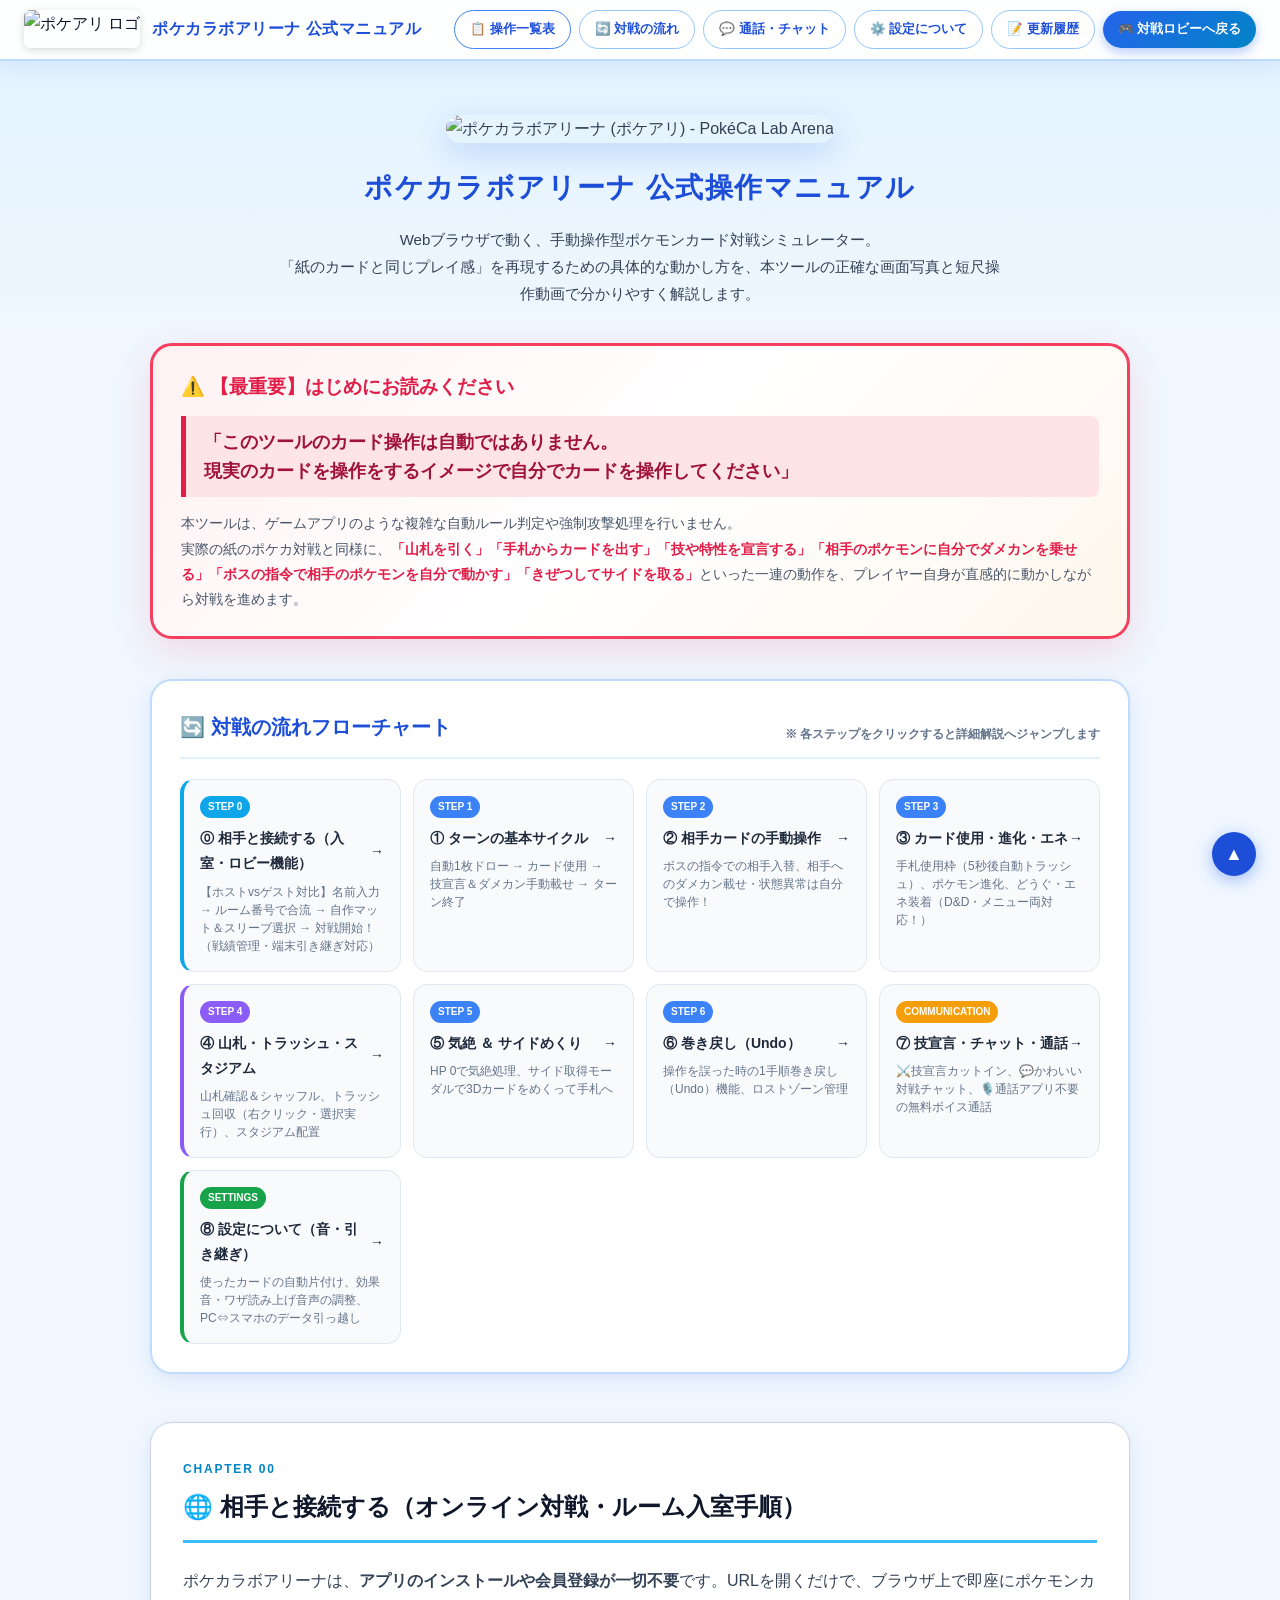
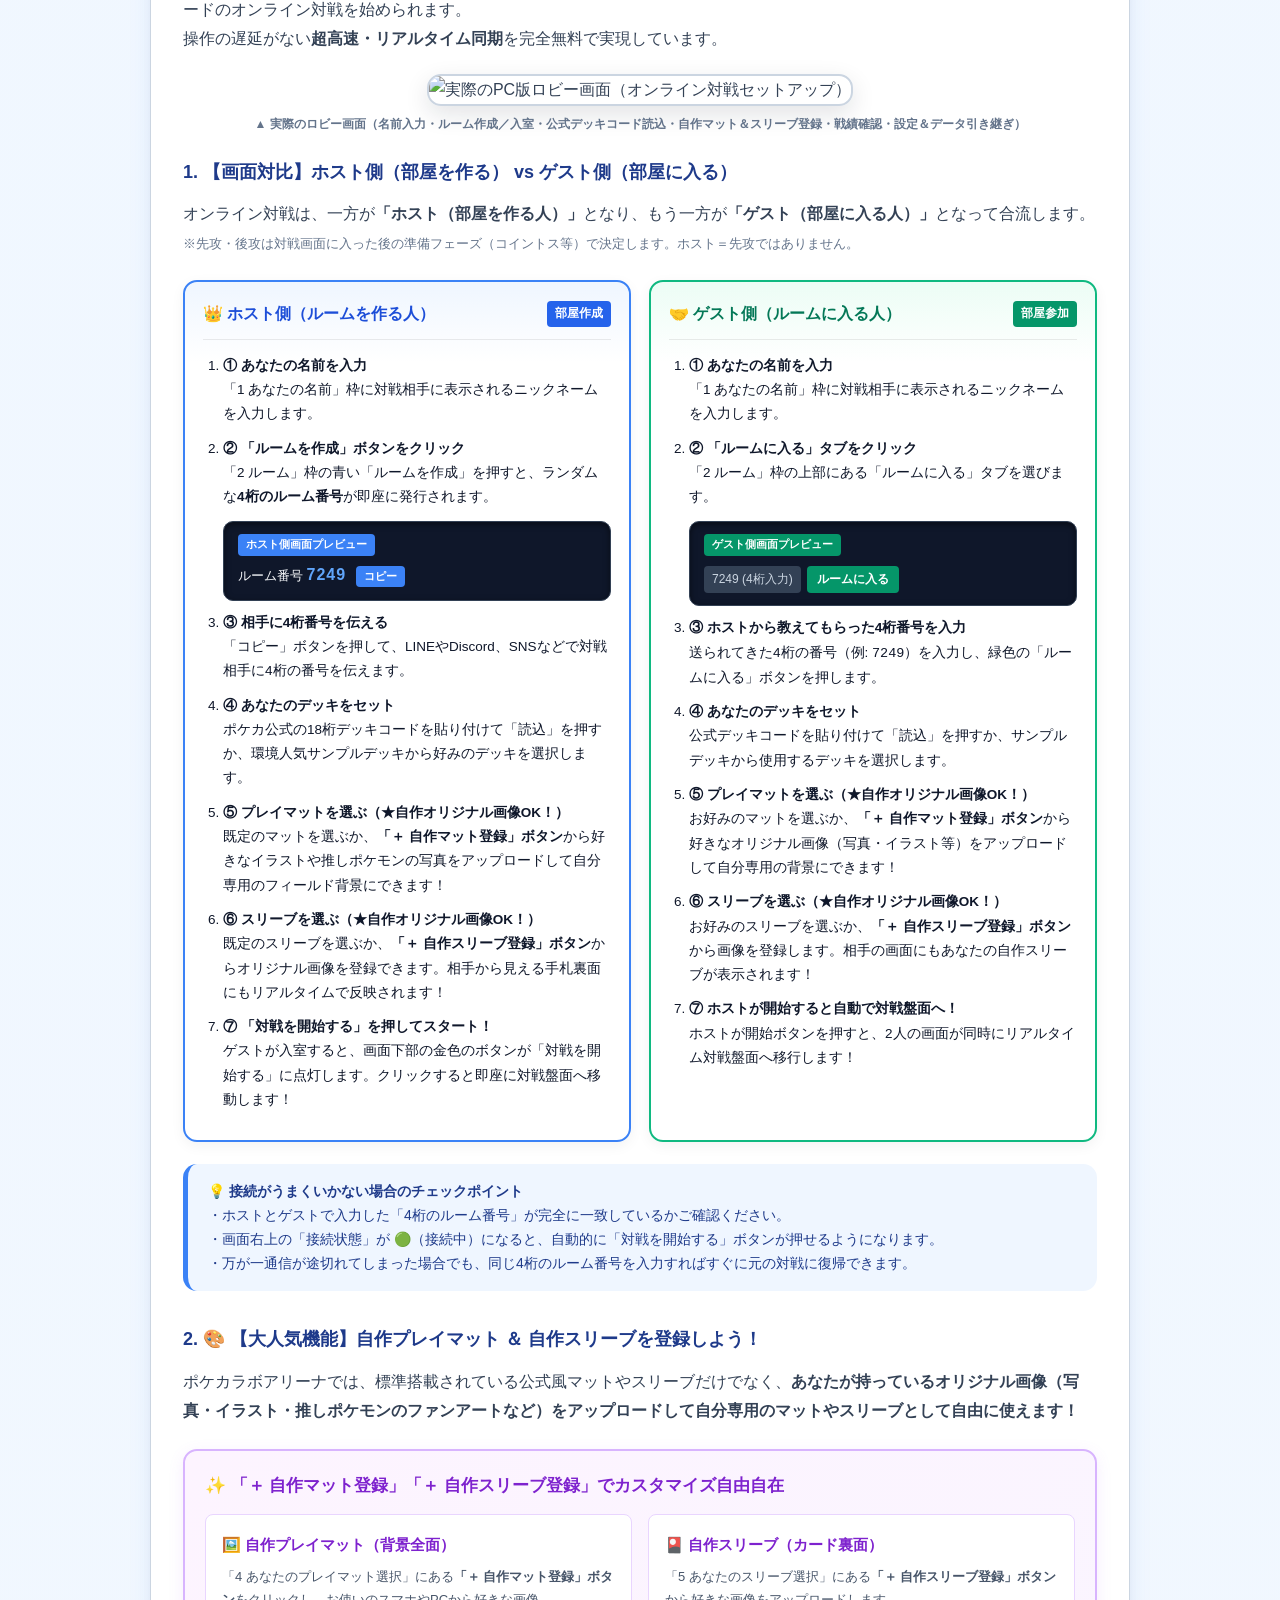
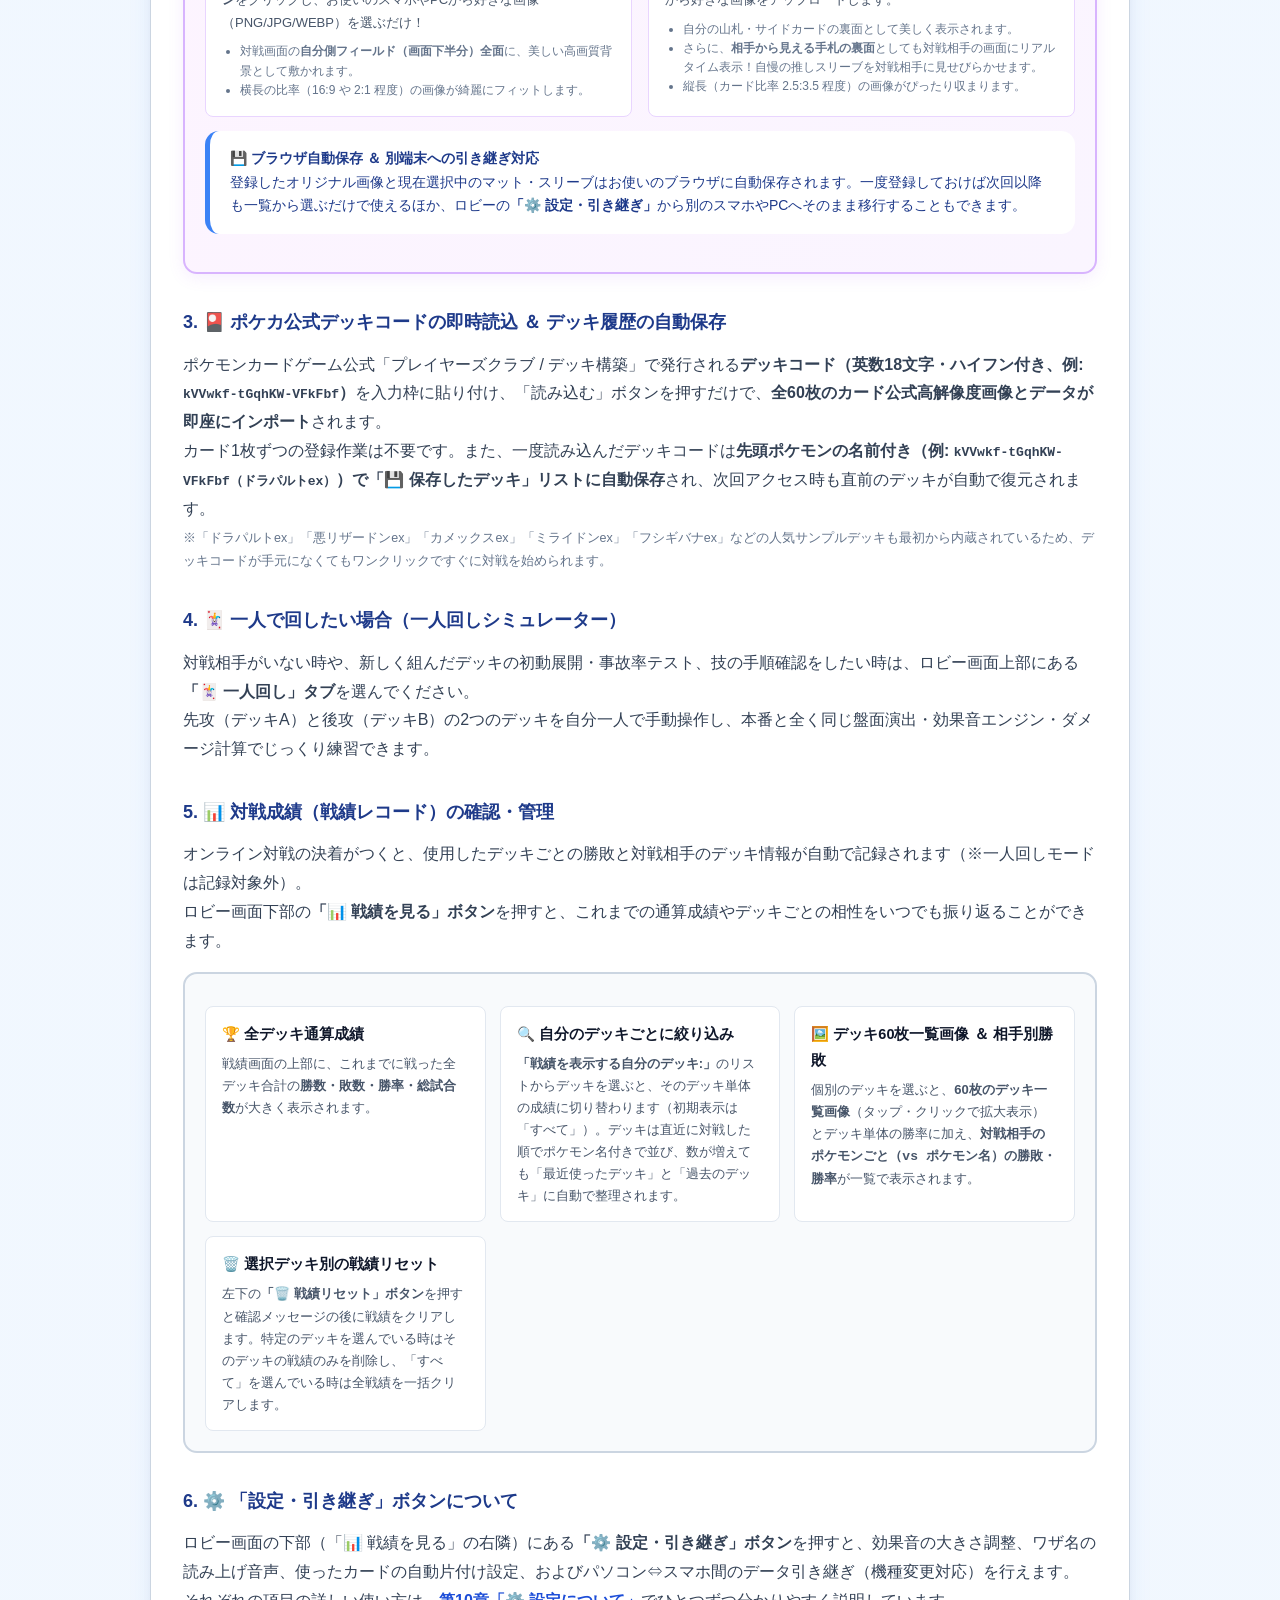
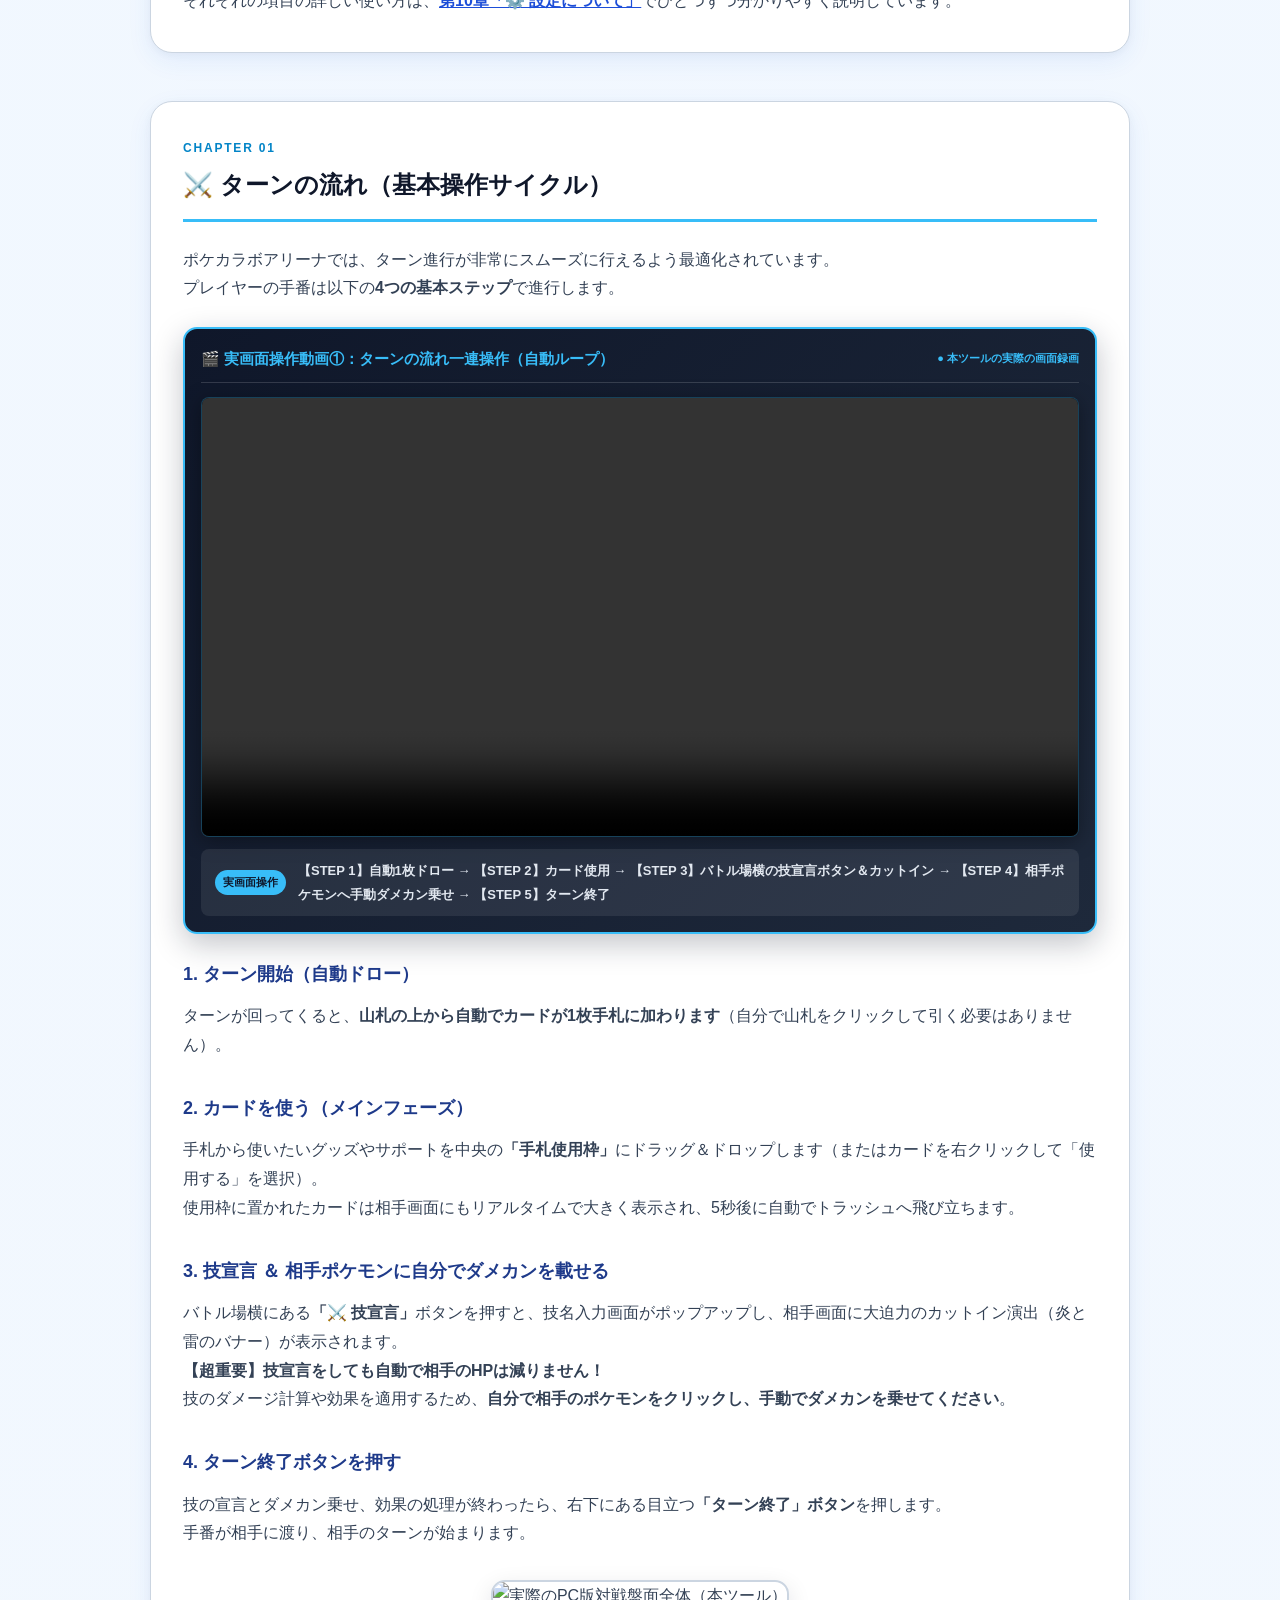
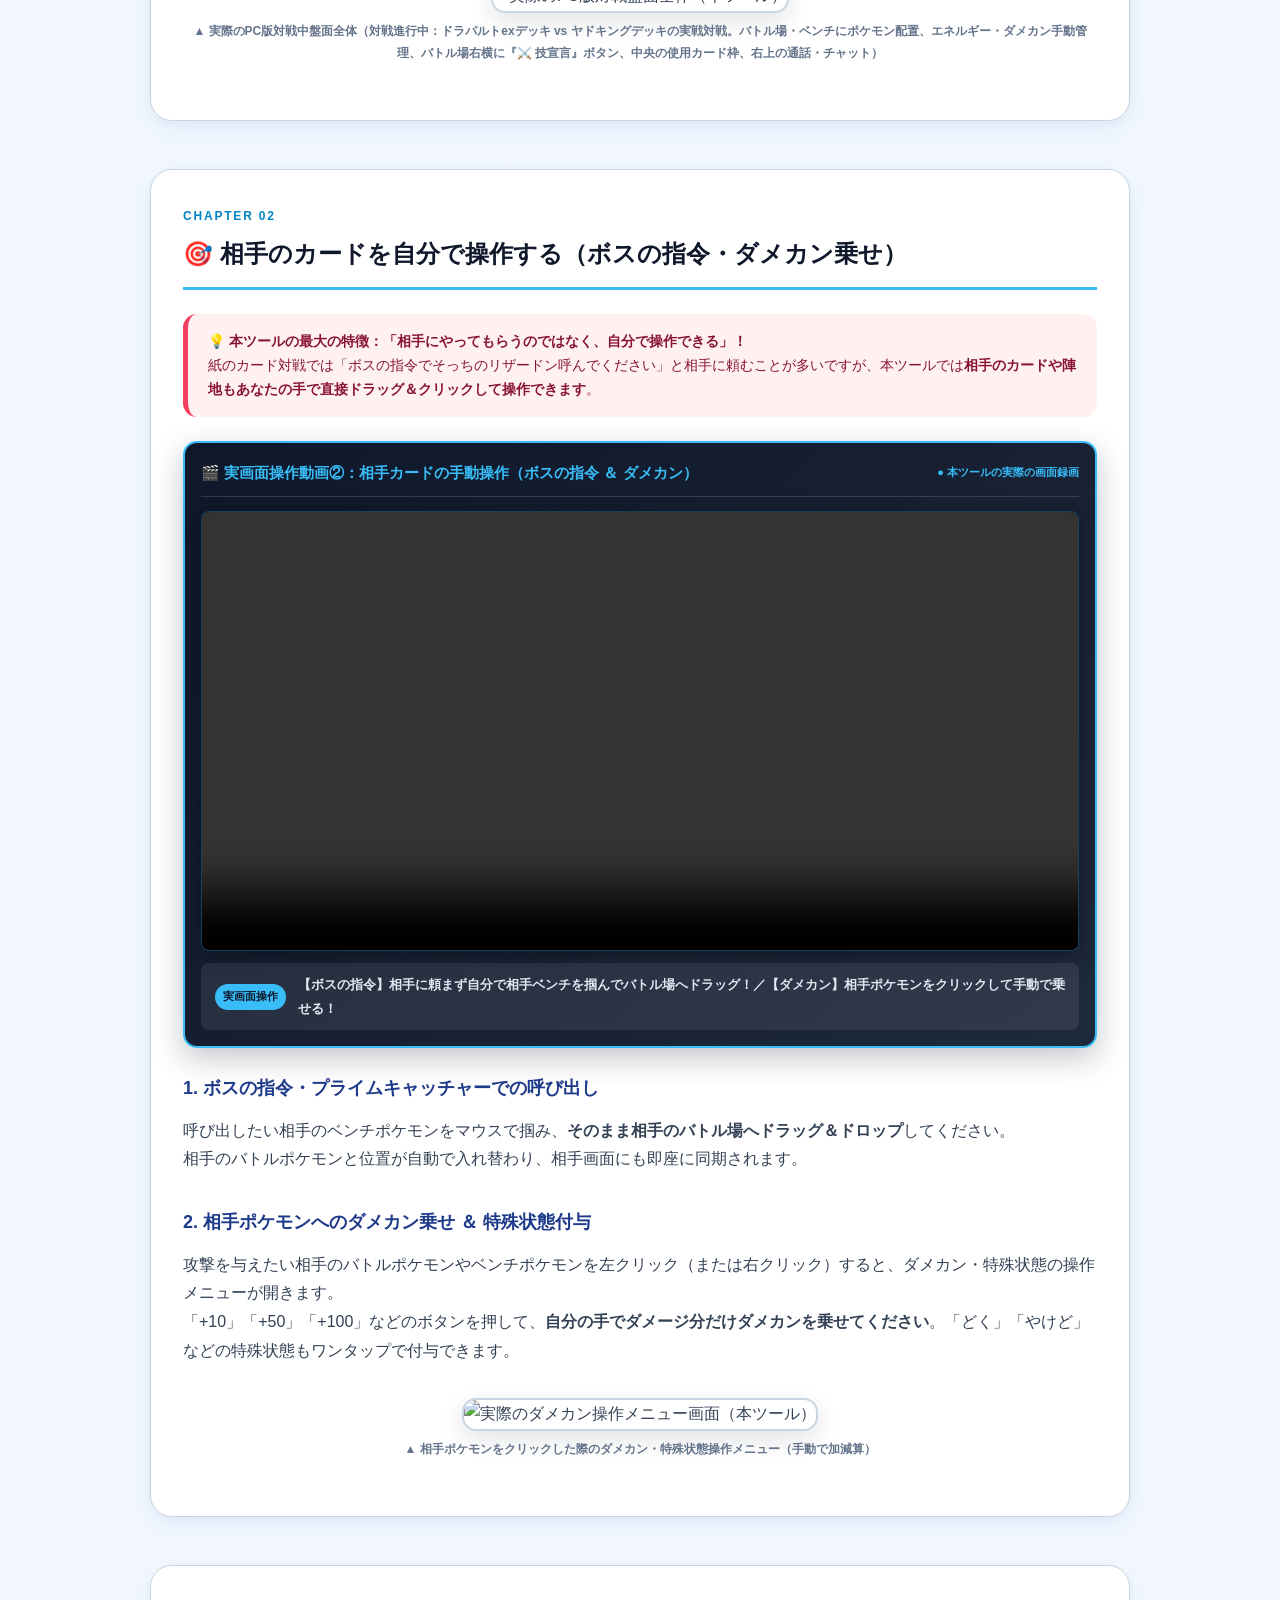
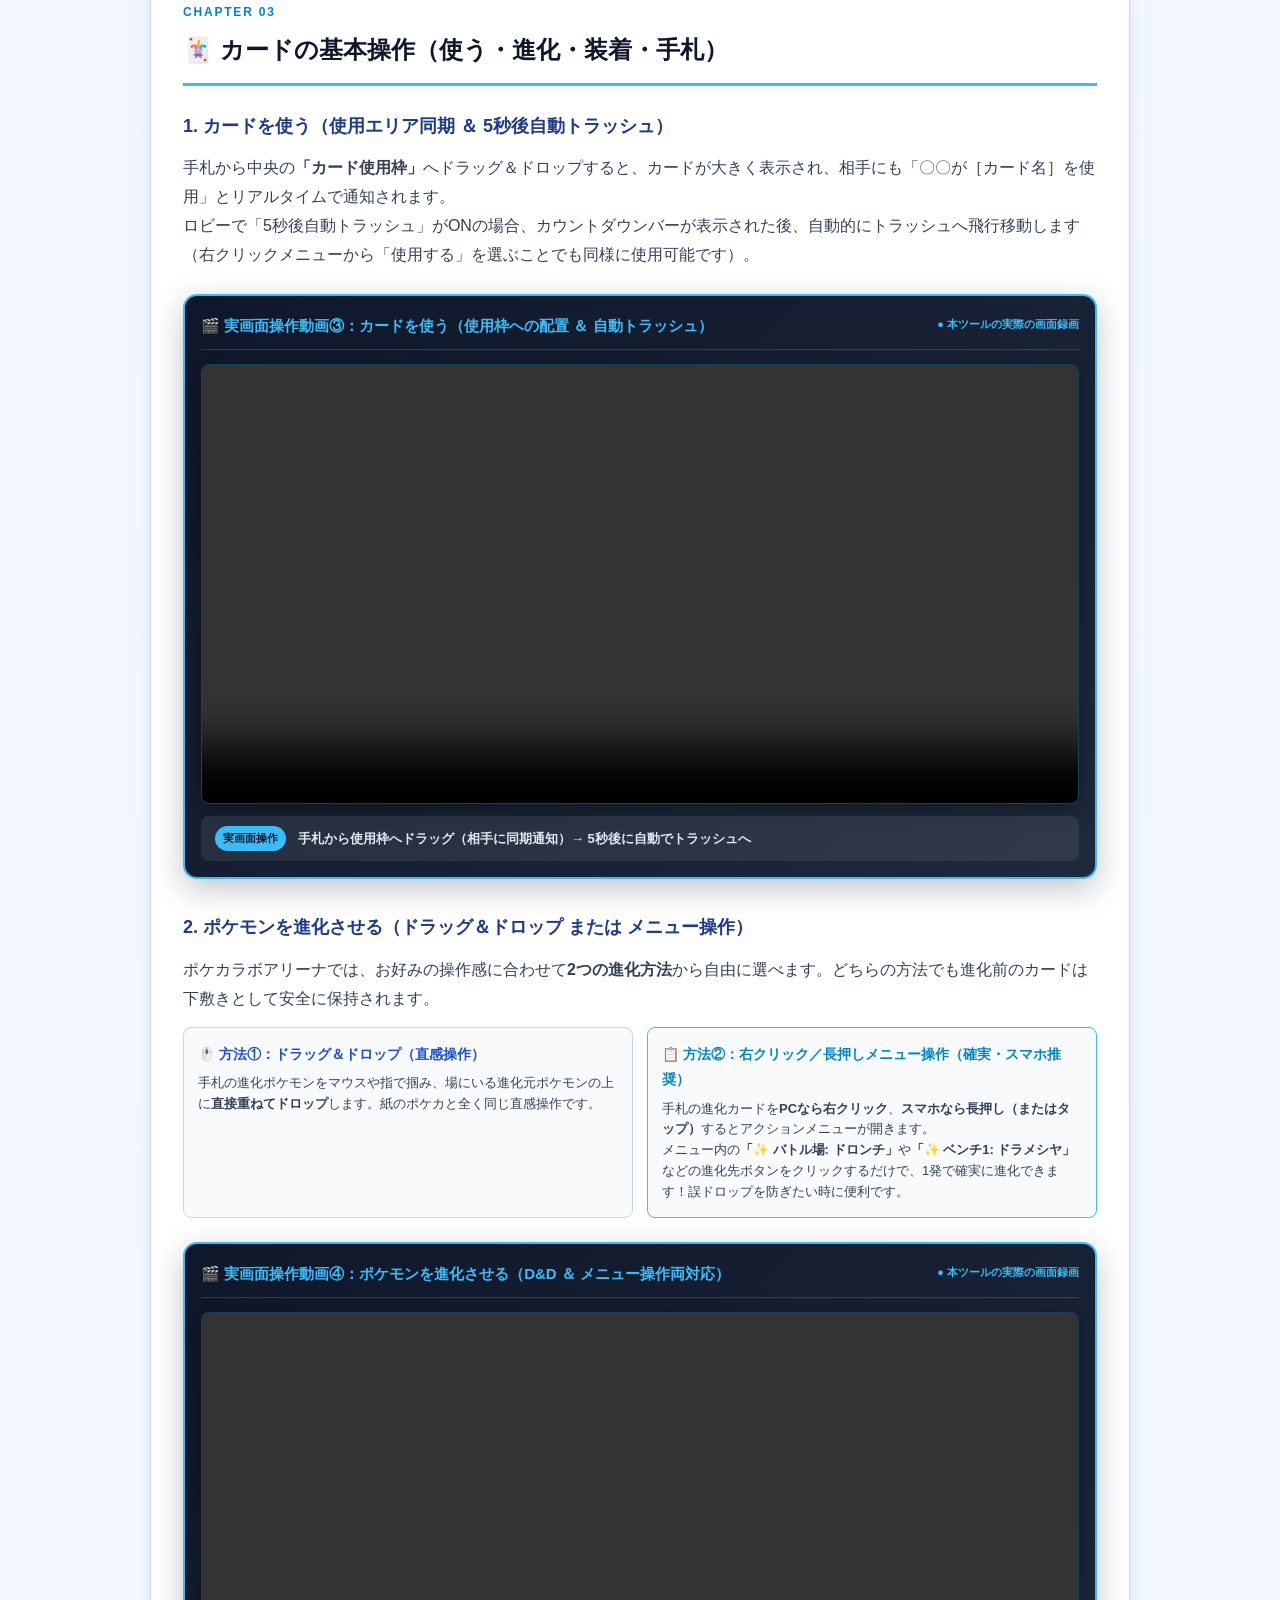
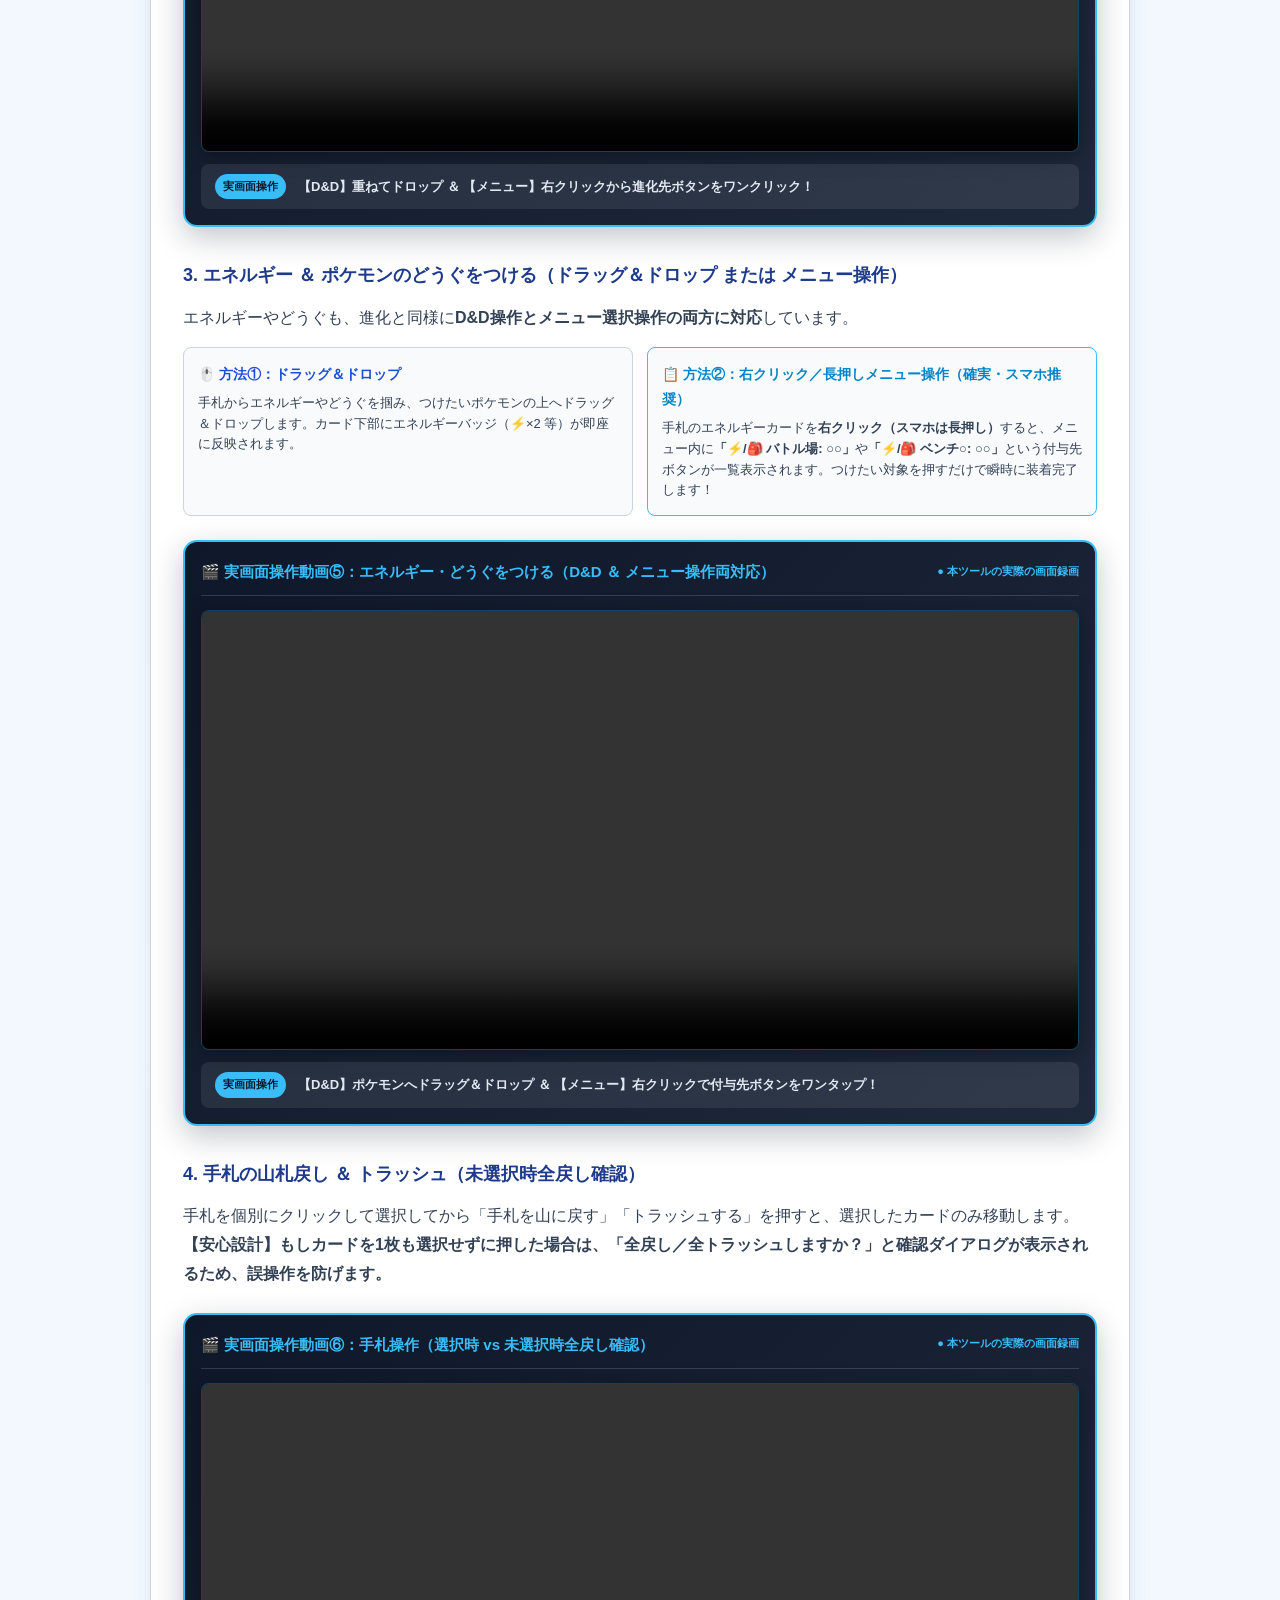
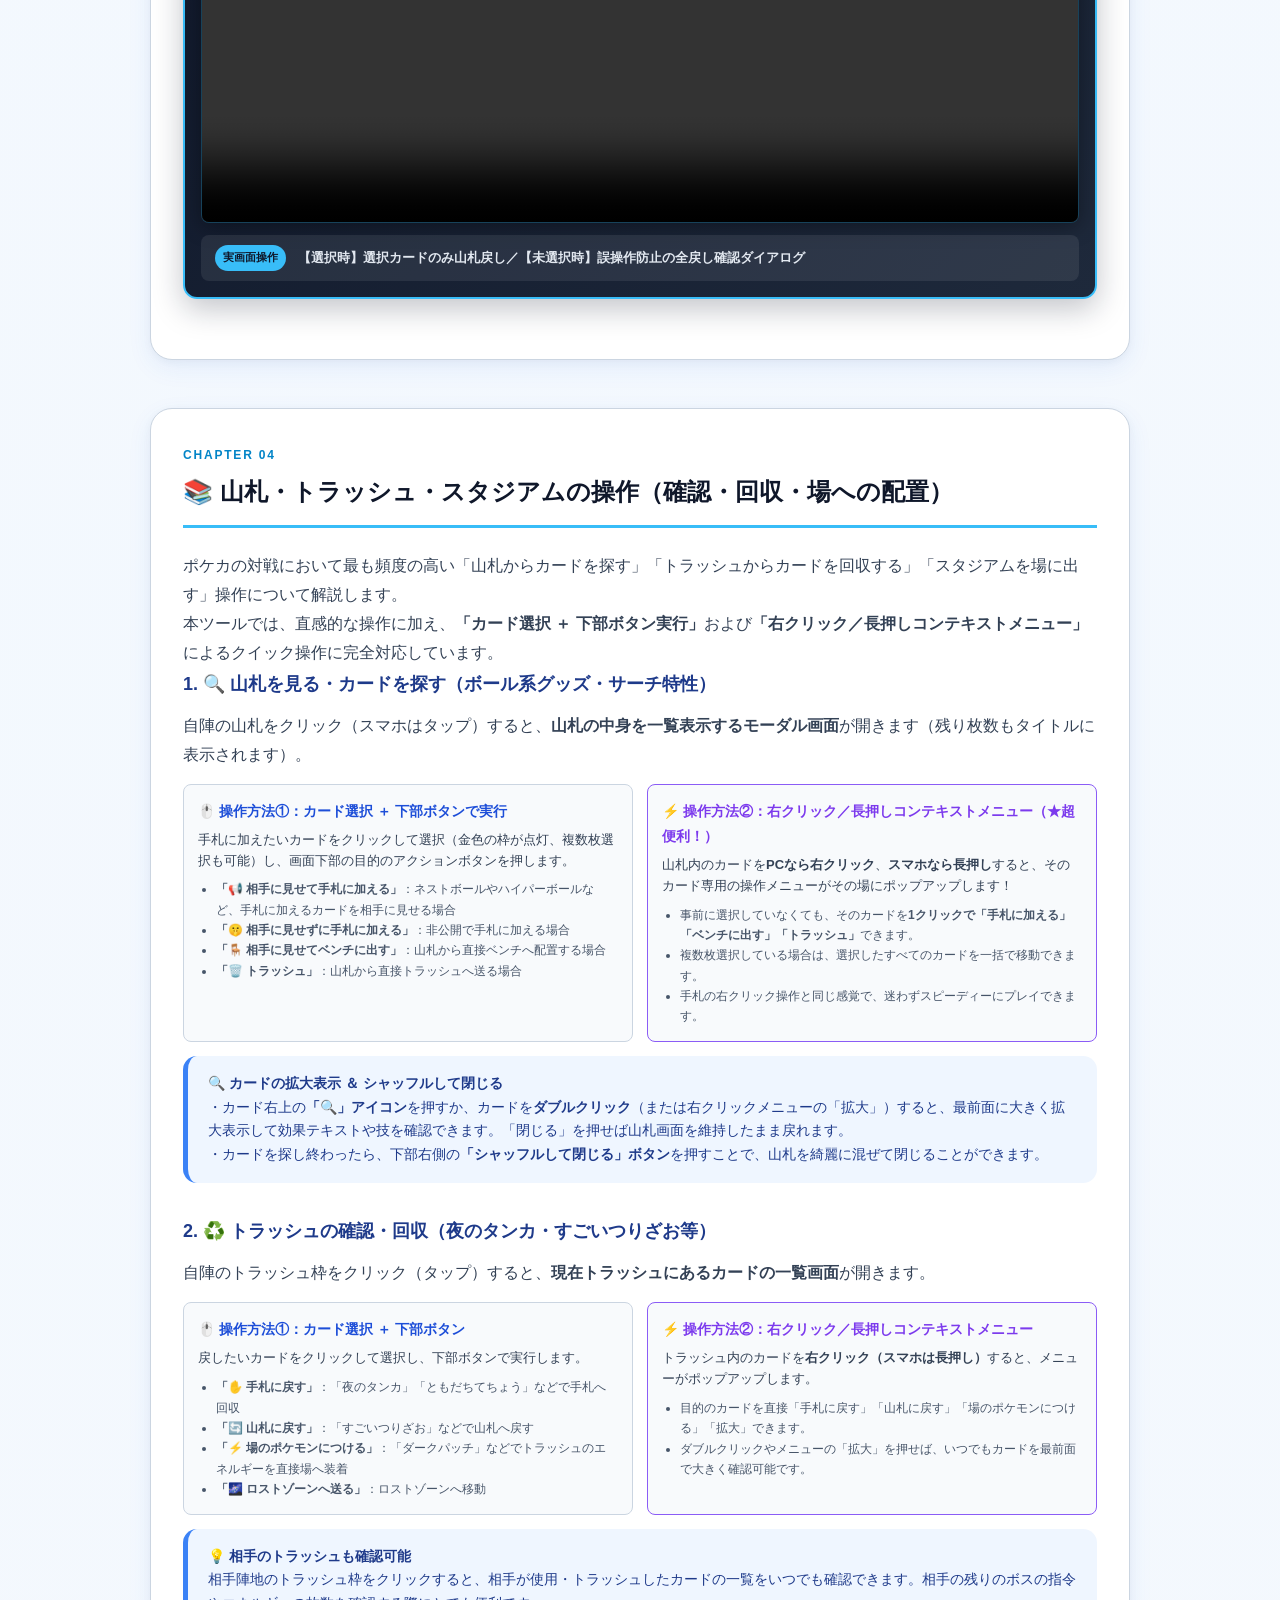
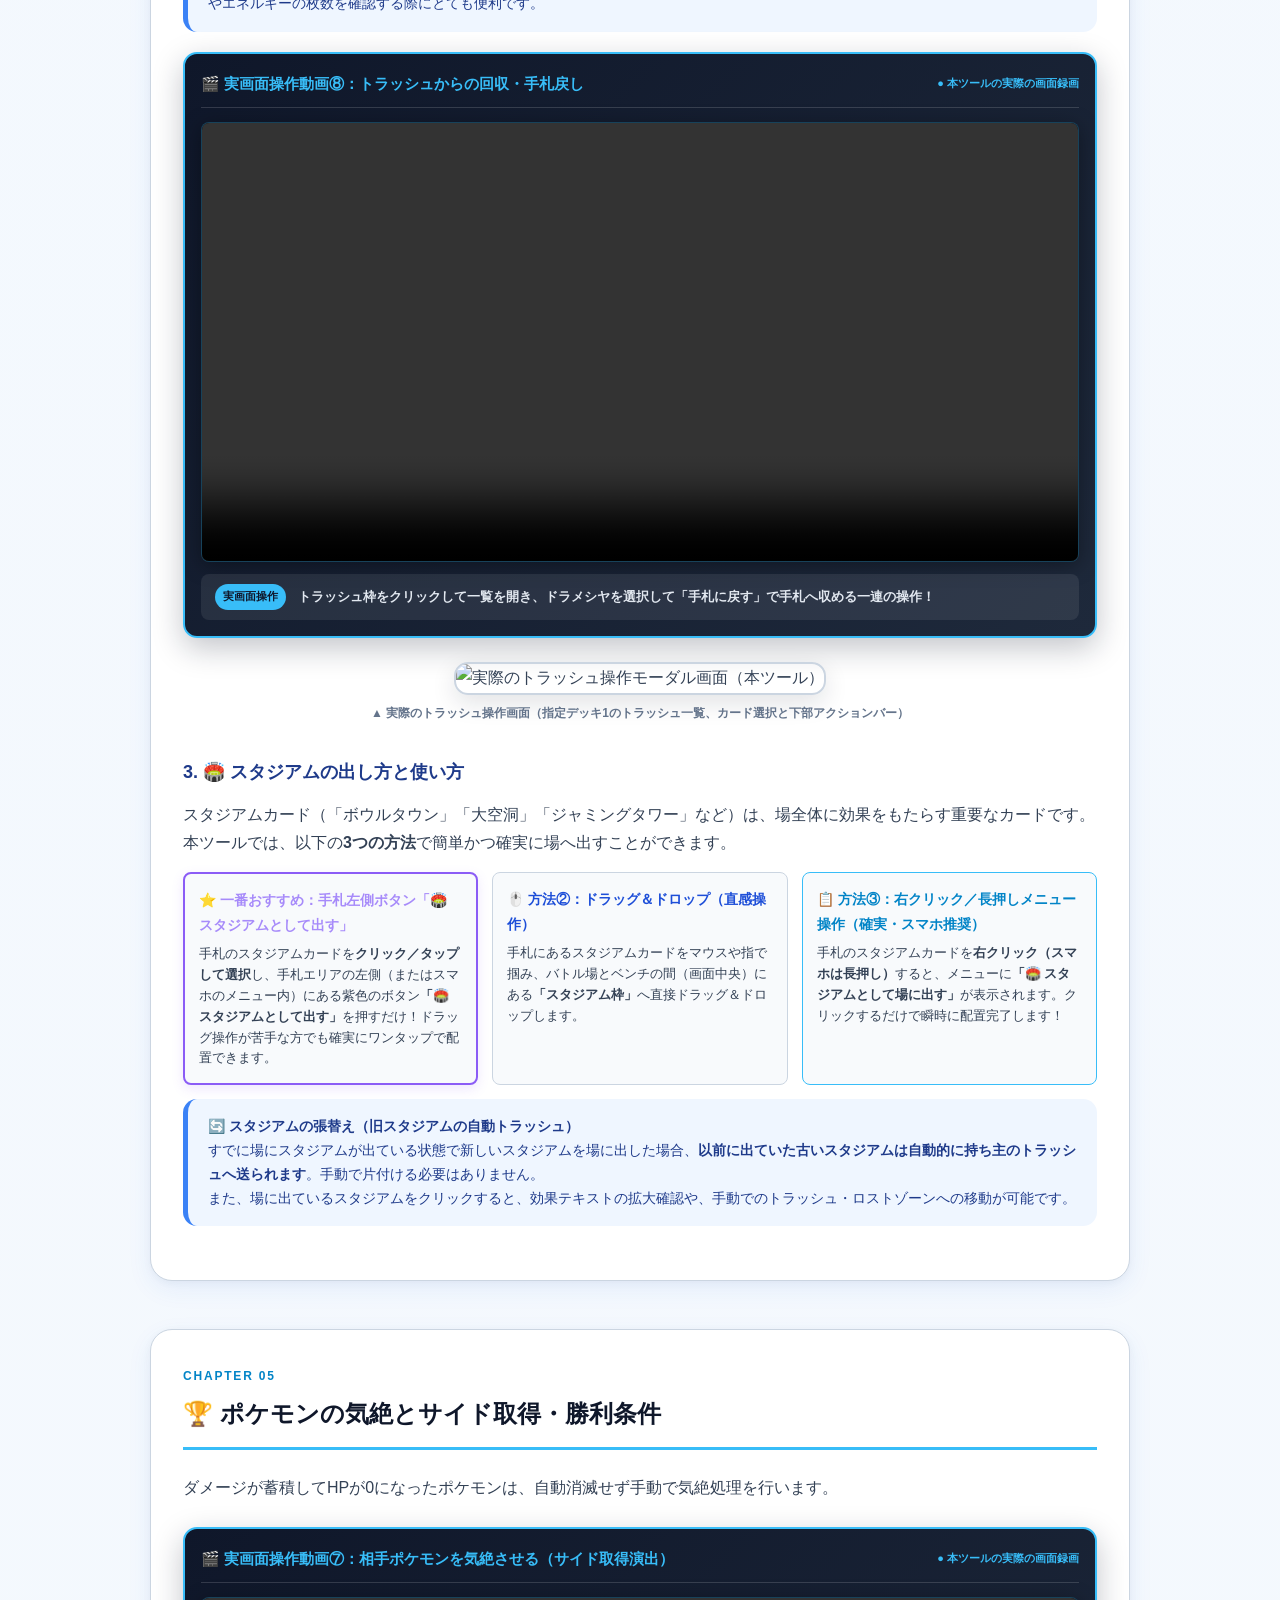
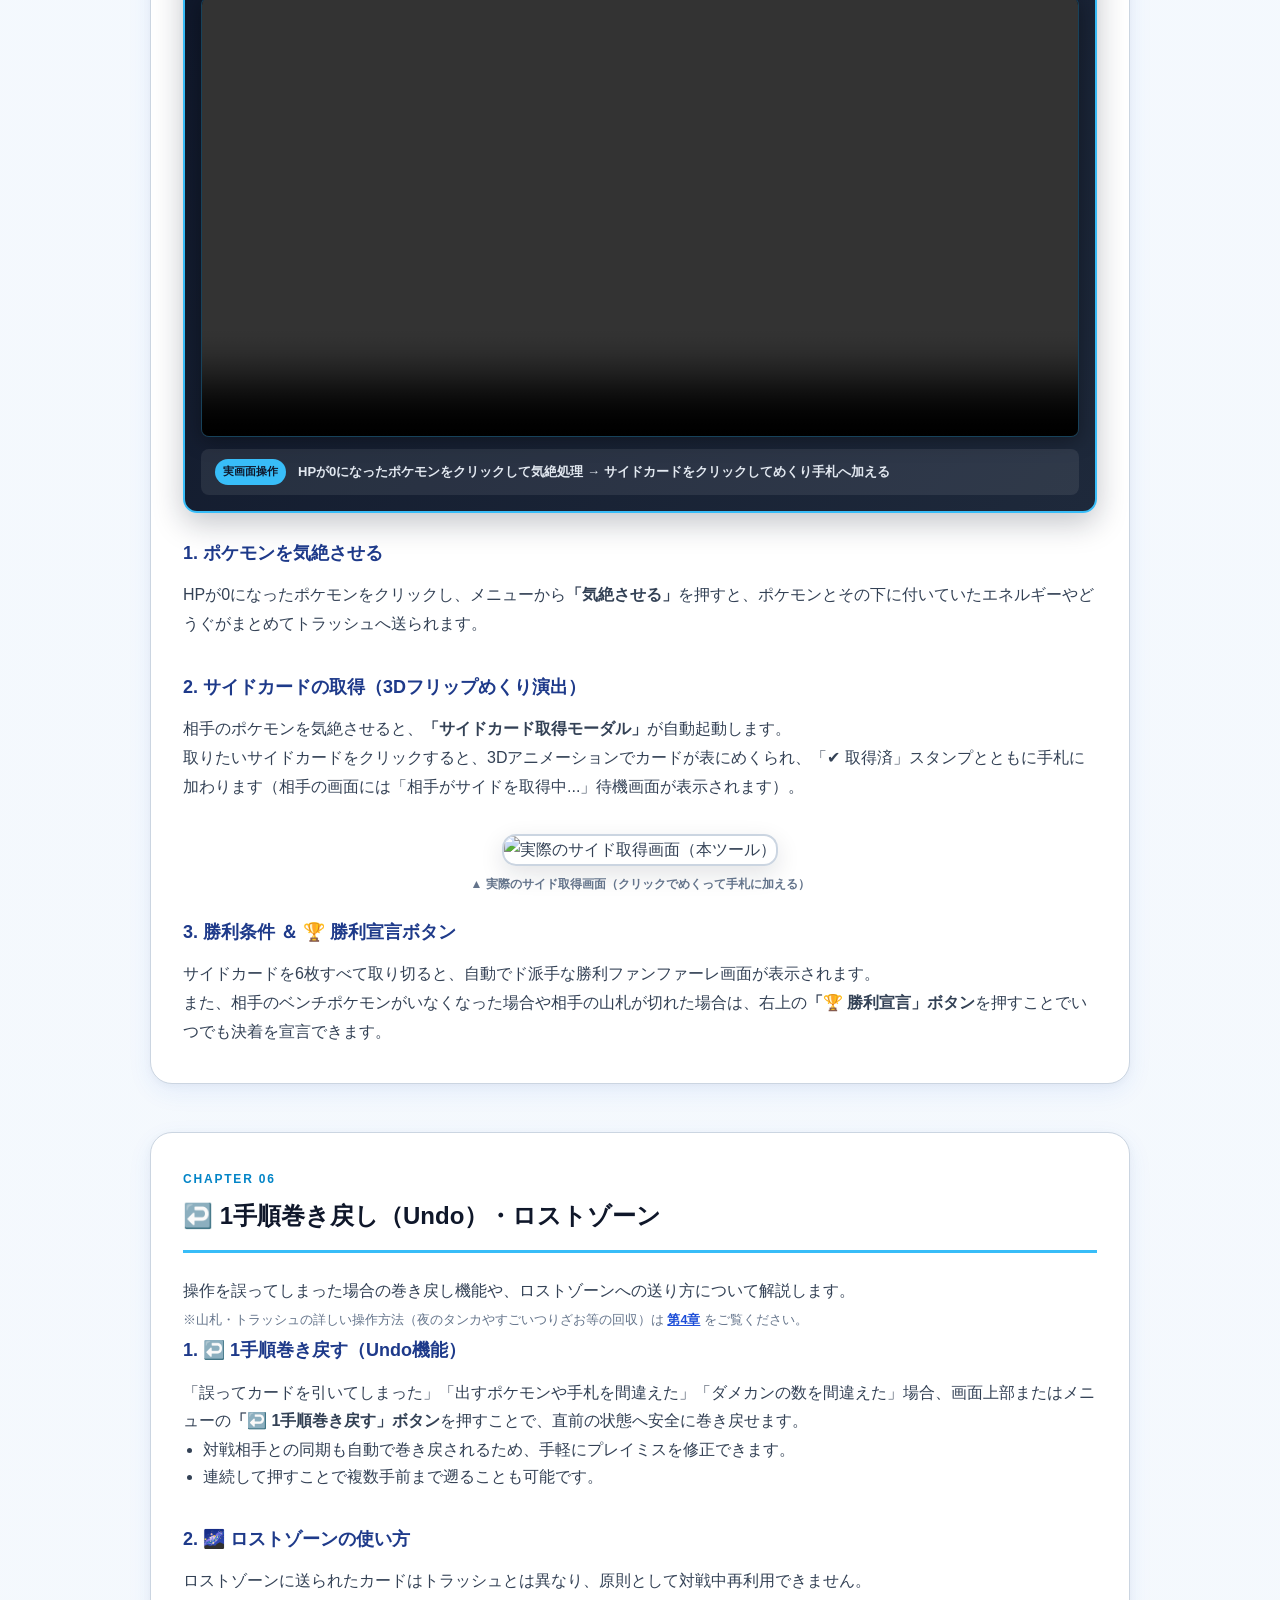
==== commit 02d593f9: "docs: add dedicated beginner-friendly Chapter 10 on settings menu to official manual" ====
--- a/src/manual/index.html
+++ b/src/manual/index.html
@@ -34,7 +34,7 @@
   <meta name="twitter:card" content="summary">
   <meta name="twitter:title" content="公式操作マニュアル | ポケカ一人回しツール【ポケアリ】">
   <meta name="twitter:description" content="ポケカ一人回し＆オンライン対戦ツールの操作マニュアル・操作一覧表。">
-  <link rel="stylesheet" href="css/manual.css?v=20261029_01">
+  <link rel="stylesheet" href="css/manual.css?v=20261029_02">
 </head>
 <body>
 
@@ -51,6 +51,7 @@
       <a href="#cheatsheet" class="nav-btn nav-btn-outline" style="border-color:#3b82f6; color:#1d4ed8; font-weight:bold;">📋 操作一覧表</a>
       <a href="#flow" class="nav-btn nav-btn-outline">🔄 対戦の流れ</a>
       <a href="#sec-07" class="nav-btn nav-btn-outline">💬 通話・チャット</a>
+      <a href="#sec-settings" class="nav-btn nav-btn-outline">⚙️ 設定について</a>
       <a href="#sec-10" class="nav-btn nav-btn-outline">📝 更新履歴</a>
       <a href="../index.html" class="nav-btn nav-btn-primary pc-lobby-btn">🎮 対戦ロビーへ戻る</a>
     </div>
@@ -161,6 +162,15 @@
             <span class="flow-step-arrow">→</span>
           </div>
           <p class="flow-step-desc">⚔️技宣言カットイン、💬かわいい対戦チャット、🎙️通話アプリ不要の無料ボイス通話</p>
+        </a>
+
+        <a href="#sec-settings" class="flow-step-card" style="border-left: 4px solid #16a34a;">
+          <span class="flow-step-badge" style="background:#16a34a;">SETTINGS</span>
+          <div class="flow-step-title">
+            <span>⑧ 設定について（音・引き継ぎ）</span>
+            <span class="flow-step-arrow">→</span>
+          </div>
+          <p class="flow-step-desc">使ったカードの自動片付け、効果音・ワザ読み上げ音声の調整、PC⇔スマホのデータ引っ越し</p>
         </a>
       </div>
     </section>
@@ -397,64 +407,11 @@
 
       <!-- ⚙️ 設定 ＆ 端末間データ引き継ぎ -->
       <div class="subsection" id="sec-settings-transfer">
-        <h3 class="subsection-title">6. ⚙️ 設定 ＆ 端末間データ引き継ぎ（PC ⇔ スマホ・機種変更）</h3>
-        <p>
-          ロビー画面下部の<b>「⚙️ 設定・引き継ぎ」ボタン</b>から、対戦中の各種設定変更と、別端末・別ブラウザへのデータ移行を行えます。
-        </p>
-
-        <div class="lobby-feature-box">
-          <div class="lobby-feature-grid" style="margin-top:0;">
-            <div class="lobby-feature-item">
-              <h4>⚡ 使用カードの自動トラッシュ設定</h4>
-              <p>
-                <b>「使用したカードを自動でトラッシュする（5秒後）」</b>のON/OFFを切り替えられます。ONにすると、手札から中央の「使用」枠に出したグッズやサポートが5秒後に自動でトラッシュへ送られます。
-              </p>
-            </div>
-            <div class="lobby-feature-item">
-              <h4>🔊 効果音 ＆ 🎙️ 技名読み上げ設定</h4>
-              <p>
-                <b>「🔊 効果音」</b>ボタンからマスター音量の調整や一時ミュート（消音）・テスト試聴を行えます。<b>「🎙️ 読み上げ設定」</b>からは技宣言時のボイス種類・話速・声の高さを調整できます。
-              </p>
-            </div>
-          </div>
-        </div>
-
-        <div class="lobby-feature-box transfer-theme">
-          <div style="display:flex; align-items:center; justify-content:space-between; flex-wrap:wrap; gap:8px; margin-bottom:8px;">
-            <span style="font-size:16px; font-weight:800; color:#166534;">📱 6桁コードでかんたん端末間データ引き継ぎ</span>
-            <span style="font-size:11px; font-weight:bold; color:#15803d; background:#dcfce7; padding:3px 10px; border-radius:9999px;">有効期限 24時間 ・ 1回使い切り</span>
-          </div>
-          <p style="font-size:13.5px; color:#14532d; line-height:1.7; margin:0 0 10px 0;">
-            PCで登録したデッキコード履歴や自作プレイマット・スリーブをスマートフォンへ移したい時や、スマートフォンの機種変更時に、ファイルの送受信なしでデータを丸ごと引き継げます。
-          </p>
-
-          <div class="transfer-step-grid">
-            <div class="transfer-step-card">
-              <span class="transfer-step-badge">STEP 1：元の端末</span>
-              <div style="font-weight:800; font-size:14px; color:#0f172a; margin-bottom:4px;">引き継ぎコード（数字6桁）を発行</div>
-              <p style="margin:0; font-size:13px; color:#475569; line-height:1.65;">
-                元の端末で「⚙️ 設定・引き継ぎ」を開き、<b>「📱 引き継ぎコードを発行する」</b>を押すと6桁の数字コードが表示されます。
-              </p>
-            </div>
-            <div class="transfer-step-card" style="border-color:#bfdbfe;">
-              <span class="transfer-step-badge dest">STEP 2：新しい端末</span>
-              <div style="font-weight:800; font-size:14px; color:#0f172a; margin-bottom:4px;">6桁のコードを入力して復元</div>
-              <p style="margin:0; font-size:13px; color:#475569; line-height:1.65;">
-                移行先のスマホやPCで「⚙️ 設定・引き継ぎ」を開き、6桁のコードを入力して<b>「📥 データを引き継ぐ」</b>を押すと自動で復元・反映されます。
-              </p>
-            </div>
-          </div>
-
-          <div style="background:#ffffff; border:1px solid #bbf7d0; border-radius:8px; padding:12px 14px; font-size:12.5px; color:#334155; line-height:1.7;">
-            <b>📦 引き継がれるデータ一覧：</b><br>
-            ・保存したデッキコード履歴 ＆ 現在選択中のデッキ<br>
-            ・登録した自作プレイマット画像 ＆ 選択中のプレイマット<br>
-            ・登録した自作スリーブ画像 ＆ 選択中のスリーブ<br>
-            ・対戦成績（戦績レコード）<br>
-            ・各種設定（自動トラッシュ設定・効果音音量・読み上げボイス設定など）<br>
-            <span style="color:#64748b; font-size:12px;">※引き継ぎを実行すると移行先端末の現在のデータは上書きされます。発行したコードは引き継ぎ完了後に自動で無効化されます。</span>
-          </div>
-        </div>
+        <h3 class="subsection-title">6. ⚙️ 「設定・引き継ぎ」ボタンについて</h3>
+        <p>
+          ロビー画面の下部（「📊 戦績を見る」の右隣）にある<b>「⚙️ 設定・引き継ぎ」ボタン</b>を押すと、効果音の大きさ調整、ワザ名の読み上げ音声、使ったカードの自動片付け設定、およびパソコン⇔スマホ間のデータ引き継ぎ（機種変更対応）を行えます。<br>
+          それぞれの項目の詳しい使い方は、<a href="#sec-settings" style="color:var(--primary-blue); font-weight:bold;">第10章「⚙️ 設定について」</a>でひとつずつ分かりやすく説明しています。
+        </p>
       </div>
     </article>
 
@@ -1084,10 +1041,235 @@
     </article>
 
     <!-- =====================================================
-         第10章：正確なよくある質問（FAQ）
+         第10章：設定について（初心者向け・各メニューのやさしい解説）
+         ===================================================== -->
+    <article class="manual-chapter" id="sec-settings">
+      <div class="chapter-number">CHAPTER 10</div>
+      <h2 class="chapter-title">⚙️ 設定について（設定メニューのやさしい解説）</h2>
+
+      <p>
+        最初の画面（ロビー画面）の下の方にある<b>「⚙️ 設定・引き継ぎ」ボタン</b>を押すと、ゲーム中の音やカードの動き、別のスマホやパソコンへのデータ移動を設定できる画面が開きます。<br>
+        ここでは、画面の中に並んでいる項目を<b>上から順番にひとつずつ</b>、初めての方にも分かりやすく説明します。
+      </p>
+
+      <div class="callout callout-tip">
+        <b>💡 はじめて遊ぶ方へ（安心ポイント）</b><br>
+        ・最初はすべて<b>一番遊びやすい標準の状態</b>になっています。よく分からない項目は、無理に触らなくてもそのまま楽しく遊べます。<br>
+        ・一度変えた設定は自動で記憶されるため、次に遊ぶときに毎回やり直す必要はありません。
+      </div>
+
+      <!-- 項目1：使用したカードを自動でトラッシュする -->
+      <div class="subsection">
+        <h3 class="subsection-title">1. ⚡ 対戦中のカード挙動</h3>
+
+        <div class="setting-guide-card theme-blue">
+          <div class="setting-guide-head">
+            <div class="setting-guide-title">
+              <span>☑️ 「使用したカードを自動でトラッシュする（5秒後）」</span>
+            </div>
+            <span class="setting-rec-badge">💡 おすすめ：印をつけたまま（初期状態）</span>
+          </div>
+          <p style="font-size:14px; color:#334155; line-height:1.8; margin:0 0 12px 0;">
+            対戦中に手札から「グッズ」や「サポート」を使ったあと、そのカードを<b>自動で片付けるかどうか</b>を決める項目です。四角い枠を押して、印（チェックマーク）をつけたり外したりできます。
+          </p>
+
+          <div class="setting-subitem-list">
+            <div class="setting-subitem">
+              <div class="setting-subitem-name">✅ 印がついているとき（初期状態）</div>
+              <p class="setting-subitem-desc">
+                手札から中央の「手札使用枠」にカードを出したあと、<b>5秒たつと自動的にトラッシュ（使い終わったカード置き場）へ片付けてくれます</b>。1枚ずつ自分で片付ける手間が省けるため、普段はこちらがおすすめです。
+              </p>
+            </div>
+            <div class="setting-subitem">
+              <div class="setting-subitem-name">⬜ 印を外しているとき</div>
+              <p class="setting-subitem-desc">
+                出したカードが勝手には動かず、中央に出たまま残ります。「カードに書かれた文章を相手と一緒にじっくり読んでから、自分のタイミングで片付けたい」という方に向いています。
+              </p>
+            </div>
+          </div>
+        </div>
+      </div>
+
+      <!-- 項目2：効果音ボタン -->
+      <div class="subsection">
+        <h3 class="subsection-title">2. 🔊 サウンド・ボイス設定①：「効果音」ボタン</h3>
+
+        <div class="setting-guide-card theme-amber">
+          <div class="setting-guide-head">
+            <div class="setting-guide-title">
+              <span>🔊 「効果音: 80%」ボタンを押すと開く画面</span>
+            </div>
+            <span class="setting-rec-badge" style="background:#fef3c7; color:#92400e; border-color:#fde68a;">※対戦画面の上にある「🔊」からも開けます</span>
+          </div>
+          <p style="font-size:14px; color:#334155; line-height:1.8; margin:0 0 12px 0;">
+            カードを引く音、場に出す音、ダメージを与える音、コインを投げる音、勝ったときの音楽など、<b>ゲーム中に鳴る音の大きさ</b>を調整できます。
+          </p>
+
+          <div class="setting-subitem-list">
+            <div class="setting-subitem">
+              <div class="setting-subitem-name">① マスター効果音音量（横長のバーと「0%〜100%」ボタン）</div>
+              <p class="setting-subitem-desc">
+                丸いつまみを左右に動かすか、下にある<b>「0%（消音）」「30%（小）」「60%（中）」「80%（標準）」「100%（最大）」</b>のボタンを押すだけで、全体の音の大きさをすぐに変えられます。
+              </p>
+            </div>
+            <div class="setting-subitem">
+              <div class="setting-subitem-name">② 「🔇 効果音を一時的にミュート（消音）する」</div>
+              <p class="setting-subitem-desc">
+                四角い枠に印をつけると、<b>いつもの音量（80%など）を覚えたまま、一時的にすべての効果音を消せます</b>。電車の中や夜間など、少しの間だけ音を出したくないときに便利です。印を外せば元の音量に戻ります。
+              </p>
+            </div>
+            <div class="setting-subitem">
+              <div class="setting-subitem-name">③ 「🎵 効果音を試聴する（テスト再生）」ボタン</div>
+              <p class="setting-subitem-desc">
+                押すとその場で試しに音が鳴ります。対戦を始める前に「音が大きすぎないかな？」と確かめたいときに使います。調整が終わったら右下の<b>「OK（閉じる）」</b>を押します。
+              </p>
+            </div>
+          </div>
+        </div>
+      </div>
+
+      <!-- 項目3：読み上げ設定ボタン -->
+      <div class="subsection">
+        <h3 class="subsection-title">3. 🎙️ サウンド・ボイス設定②：「読み上げ設定」ボタン</h3>
+
+        <div class="setting-guide-card theme-purple">
+          <div class="setting-guide-head">
+            <div class="setting-guide-title">
+              <span>🎙️ 「読み上げ設定」ボタンを押すと開く画面</span>
+            </div>
+            <span class="setting-rec-badge" style="background:#f3e8ff; color:#6b21a8; border-color:#e9d5ff;">💡 迷ったら「初期値」のままでOK</span>
+          </div>
+          <p style="font-size:14px; color:#334155; line-height:1.8; margin:0 0 12px 0;">
+            対戦中に「⚔️ 技宣言」ボタンを押してワザを使ったとき、<b>入力したワザの名前を声に出して叫んでくれる機能</b>の設定です。好みの声やしゃべり方に変えられます。
+          </p>
+
+          <div class="setting-subitem-list">
+            <div class="setting-subitem purple">
+              <div class="setting-subitem-name">① 🗣️ 声質（声のタイプを選ぶ）</div>
+              <p class="setting-subitem-desc">
+                ワザの名前を読んでくれる声の種類を選べます。「熱血バトル声（男性）」「明るい少年声」「落ち着いた知的な声」「元気なヒロイン声（女性）」など9種類から選べます（英語の名前がついていますが、<b>どれを選んでも無料</b>で使えます）。
+              </p>
+            </div>
+            <div class="setting-subitem purple">
+              <div class="setting-subitem-name">② ⚡ 話速（しゃべる速さ）</div>
+              <p class="setting-subitem-desc">
+                ワザの名前を読むスピードを変えます。つまみを<b>右に動かすほど早口</b>になり、<b>左に動かすほどゆっくり</b>読み上げます。
+              </p>
+            </div>
+            <div class="setting-subitem purple">
+              <div class="setting-subitem-name">③ 🎵 ピッチ（声の高さ）</div>
+              <p class="setting-subitem-desc">
+                声の高さを変えます。つまみを<b>右に動かすと高い声</b>になり、<b>左に動かすと低い声</b>になります。
+              </p>
+            </div>
+            <div class="setting-subitem purple">
+              <div class="setting-subitem-name">④ 🔊 音量ゲイン（読み上げの声の大きさ）</div>
+              <p class="setting-subitem-desc">
+                ワザを読む声だけの大きさを微調整します。「カードの効果音に比べて、ワザを叫ぶ声だけもう少し大きくしたい（または小さくしたい）」というときに動かします。
+              </p>
+            </div>
+            <div class="setting-subitem purple">
+              <div class="setting-subitem-name">⑤ 🔊 テスト発声（試聴）と「▶ テスト再生」ボタン</div>
+              <p class="setting-subitem-desc">
+                文字入力枠に好きなワザの名前（例：ファントムダイブ）を入れて<b>「▶ テスト再生」</b>を押すと、どんな声で聞こえるかその場で試し聞きできます。
+              </p>
+            </div>
+            <div class="setting-subitem purple">
+              <div class="setting-subitem-name">⑥ 「初期値に戻す」／「設定を保存」ボタン</div>
+              <p class="setting-subitem-desc">
+                いろいろ動かして最初の状態に戻したくなったときは、左下の<b>「初期値に戻す」</b>を押せば元通りになります。好みの声になったら、最後に右下の緑色の<b>「設定を保存」</b>ボタンを押して完了です。
+              </p>
+            </div>
+          </div>
+        </div>
+      </div>
+
+      <!-- 項目4：端末間データ引き継ぎ -->
+      <div class="subsection">
+        <h3 class="subsection-title">4. 📱 端末間データ引き継ぎ（機種変更・パソコン⇔スマホの引っ越し）</h3>
+
+        <div class="setting-guide-card theme-green">
+          <div class="setting-guide-head">
+            <div class="setting-guide-title">
+              <span>📱 6桁の番号でデータを別のスマホ・パソコンへ移す機能</span>
+            </div>
+            <span class="setting-rec-badge" style="background:#dcfce7; color:#166534; border-color:#bbf7d0;">会員登録・ファイル送信は不要</span>
+          </div>
+          <p style="font-size:14px; color:#334155; line-height:1.8; margin:0 0 12px 0;">
+            「家のパソコンで登録したデッキや自作マットを、外ではスマホで使いたい」「スマホを新しい機種に買い替えた」というときに、<b>6桁の数字を入力するだけで今までのデータを丸ごと引っ越しできる機能</b>です。
+          </p>
+
+          <div style="background:#f0fdf4; border:1px solid #bbf7d0; border-radius:8px; padding:12px 16px; margin-bottom:14px; font-size:13.5px; color:#14532d; line-height:1.75;">
+            <b>📦 一緒に引っ越しできるもの（すべて自動で移ります）：</b><br>
+            ・これまでに読み込んだ<b>デッキの一覧</b>と、選んでいたデッキ<br>
+            ・自分で登録した<b>プレイマット画像・スリーブ画像</b>と、選んでいたデザイン<br>
+            ・これまでの<b>対戦成績（勝ち負けの記録）</b><br>
+            ・上で説明した「自動トラッシュ」「効果音の大きさ」「読み上げの声」などの<b>設定すべて</b>
+          </div>
+
+          <div class="setting-subitem-list">
+            <div class="setting-subitem green">
+              <div class="setting-subitem-name">手順①：【元の端末】「📱 引き継ぎコードを発行する」ボタンを押す</div>
+              <p class="setting-subitem-desc">
+                <b>今まで遊んでいた方の端末</b>（例：パソコンや古いスマホ）で、緑色の「📱 引き継ぎコードを発行する」ボタンを押します。<br>
+                すると画面に<b>6桁の数字</b>が大きく表示されます。メモを取るか、画面を開いたままにしておきます（「📋 コードをコピー」を押すと数字をコピーできます）。
+              </p>
+            </div>
+            <div class="setting-subitem green">
+              <div class="setting-subitem-name">手順②：【新しい端末】6桁の数字を入れて「📥 データを引き継ぐ」を押す</div>
+              <p class="setting-subitem-desc">
+                <b>データを移したい方の端末</b>（例：スマホや新しい機種）でポケアリを開き、同じように「⚙️ 設定・引き継ぎ」を開きます。<br>
+                下にある入力枠にさきほどの<b>6桁の数字</b>を入れて、青い<b>「📥 データを引き継ぐ」</b>ボタンを押します。確認画面で「OK」を押すと、画面が自動で切り替わり、データの引っ越しが完了します。
+              </p>
+            </div>
+          </div>
+
+          <div class="callout callout-note" style="margin:14px 0 0 0;">
+            <b>📌 知っておきたい3つの注意点</b><br>
+            1. <b>番号が使えるのは「24時間以内・1回だけ」です</b>：1回引っ越しが終わると、その6桁の番号は自動で使えなくなるので安全です。もう一度別の端末へ移したいときは、新しく番号を発行してください（何回でも発行できます）。<br>
+            2. <b>受け取る側のデータは上書きされます</b>：新しい端末にもともと別のデータが入っていた場合、元の端末のデータに置き換わります。<br>
+            3. <b>番号の入力間違いにご注意ください</b>：番号を5回続けて間違えると、安全のためその番号は使えなくなります（その場合は元の端末でもう一度番号を発行し直してください）。
+          </div>
+        </div>
+      </div>
+
+      <!-- 項目5：補足・対戦画面のタイマー設定 -->
+      <div class="subsection">
+        <h3 class="subsection-title">5. ⏱️ （補足）対戦中の画面にある「⚙️ タイマー設定」について</h3>
+        <p>
+          対戦が始まったあとの画面上部にある時計（<code>00:00</code>）の横にも、小さな<b>「⚙️」ボタン</b>があります。こちらは対戦時間を測るタイマーの設定画面です。
+        </p>
+
+        <div class="setting-guide-card">
+          <div class="setting-subitem-list" style="margin-top:0;">
+            <div class="setting-subitem">
+              <div class="setting-subitem-name">📈 カウントアップ（初期状態）</div>
+              <p class="setting-subitem-desc">
+                <code>00:00</code> からスタートして、対戦が始まってから何分何秒たったかを数えます。時間を気にせずゆっくり遊びたいときや、1試合にかかる時間を知りたいときに向いています。
+              </p>
+            </div>
+            <div class="setting-subitem">
+              <div class="setting-subitem-name">⏳ カウントダウン（制限時間モード）</div>
+              <p class="setting-subitem-desc">
+                公式大会と同じ<b>「25分」</b>などの制限時間を決めて、残り時間を減らしながら数えます（15分・20分・25分・30分・自由入力から選べます）。残り5分で黄色、残り1分で赤色に変わり、時間になると音でお知らせします。大会に向けた練習におすすめです。
+              </p>
+            </div>
+            <div class="setting-subitem">
+              <div class="setting-subitem-name">⏯️ 一時停止 / 再開 ・ 🔄 タイマーリセット</div>
+              <p class="setting-subitem-desc">
+                対戦の途中で少し席を外すときに時間を止めたり、時間を <code>00:00</code>（または制限時間の最初）に戻したりできます。方式を変えたあとは右下の<b>「設定を適用してスタート」</b>を押します。
+              </p>
+            </div>
+          </div>
+        </div>
+      </div>
+    </article>
+
+    <!-- =====================================================
+         第11章：正確なよくある質問（FAQ）
          ===================================================== -->
     <article class="manual-chapter" id="sec-09">
-      <div class="chapter-number">CHAPTER 10</div>
+      <div class="chapter-number">CHAPTER 11</div>
       <h2 class="chapter-title">❓ よくある質問（FAQ）</h2>
 
       <div class="callout callout-note">
@@ -1128,10 +1310,10 @@
     </article>
 
     <!-- =====================================================
-         第11章：更新履歴（Version History）
+         第12章：更新履歴（Version History）
          ===================================================== -->
     <article class="manual-chapter" id="sec-10">
-      <div class="chapter-number">CHAPTER 11</div>
+      <div class="chapter-number">CHAPTER 12</div>
       <h2 class="chapter-title">📝 更新履歴（Version History）</h2>
 
       <p>ポケカラボアリーナのこれまでの進化と機能追加の歴史です。</p>
@@ -1149,7 +1331,7 @@
             <tr>
               <td><span class="version-badge" style="background:#2563eb;">Ver 1.4</span></td>
               <td class="version-date">2026-10-29</td>
-              <td><b>📊 対戦成績レコード ＆ ⚙️ 設定・端末間データ引き継ぎ機能の追加</b>（ロビーでのデッキ別対戦成績確認［全デッキ通算成績・デッキ60枚一覧画像・対戦相手のポケモン別勝敗集計・選択デッキ別リセット］、ロビー設定ポップアップへの集約、6桁コードによるPC⇔スマホ間のデータ引き継ぎ［保存デッキ・自作マット＆スリーブ・戦績・各種設定対応］、および読み込みデッキコードの先頭ポケモン名付き自動保存に対応）。</td>
+              <td><b>📊 対戦成績レコード ＆ ⚙️ 設定・端末間データ引き継ぎ機能の追加・第10章「設定について」新設</b>（ロビーでのデッキ別対戦成績確認［全デッキ通算成績・デッキ60枚一覧画像・対戦相手のポケモン別勝敗集計・選択デッキ別リセット］、6桁コードによるPC⇔スマホ間のデータ引き継ぎ、読み込みデッキの先頭ポケモン名付き自動保存、および設定メニューの全項目を初心者向けにやさしく解説する「第10章：設定について」を追加）。</td>
             </tr>
             <tr>
               <td><span class="version-badge" style="background:#8b5cf6;">Ver 1.3</span></td>
--- a/src/manual/css/manual.css
+++ b/src/manual/css/manual.css
@@ -964,4 +964,114 @@
   background: #2563eb;
 }
 
-
+/* ==========================================================================
+   ⚙️ 第10章「設定について」専用ガイドカード（初心者向けやさしい解説）
+   ========================================================================== */
+.setting-guide-card {
+  background: #ffffff;
+  border: 2px solid #cbd5e1;
+  border-radius: var(--radius-md);
+  padding: 20px 22px;
+  margin: 18px 0 26px;
+  box-shadow: 0 4px 12px rgba(15, 23, 42, 0.04);
+}
+
+.setting-guide-card.theme-blue {
+  border-color: #93c5fd;
+  background: linear-gradient(180deg, #eff6ff 0%, #ffffff 72px);
+}
+
+.setting-guide-card.theme-amber {
+  border-color: #fcd34d;
+  background: linear-gradient(180deg, #fffbeb 0%, #ffffff 72px);
+}
+
+.setting-guide-card.theme-purple {
+  border-color: #d8b4fe;
+  background: linear-gradient(180deg, #faf5ff 0%, #ffffff 72px);
+}
+
+.setting-guide-card.theme-green {
+  border-color: #86efac;
+  background: linear-gradient(180deg, #f0fdf4 0%, #ffffff 72px);
+}
+
+.setting-guide-head {
+  display: flex;
+  align-items: center;
+  justify-content: space-between;
+  flex-wrap: wrap;
+  gap: 8px;
+  padding-bottom: 12px;
+  margin-bottom: 14px;
+  border-bottom: 1.5px solid #e2e8f0;
+}
+
+.setting-guide-title {
+  font-size: 16.5px;
+  font-weight: 800;
+  color: #0f172a;
+  display: flex;
+  align-items: center;
+  gap: 8px;
+}
+
+.setting-rec-badge {
+  display: inline-block;
+  font-size: 11.5px;
+  font-weight: 800;
+  color: #1e40af;
+  background: #dbeafe;
+  border: 1px solid #bfdbfe;
+  padding: 3px 10px;
+  border-radius: 9999px;
+}
+
+.setting-subitem-list {
+  display: flex;
+  flex-direction: column;
+  gap: 12px;
+  margin-top: 14px;
+}
+
+.setting-subitem {
+  background: #f8fafc;
+  border: 1px solid #e2e8f0;
+  border-left: 4px solid #3b82f6;
+  border-radius: 8px;
+  padding: 12px 16px;
+}
+
+.setting-subitem.purple {
+  border-left-color: #9333ea;
+}
+
+.setting-subitem.green {
+  border-left-color: #16a34a;
+}
+
+.setting-subitem-name {
+  font-size: 14px;
+  font-weight: 800;
+  color: #1e293b;
+  margin-bottom: 4px;
+}
+
+.setting-subitem-desc {
+  font-size: 13.5px;
+  color: #475569;
+  line-height: 1.75;
+  margin: 0;
+}
+
+@media (max-width: 768px) {
+  .setting-guide-card {
+    padding: 16px 14px;
+  }
+  .setting-subitem {
+    padding: 10px 12px;
+  }
+}
+
+
+
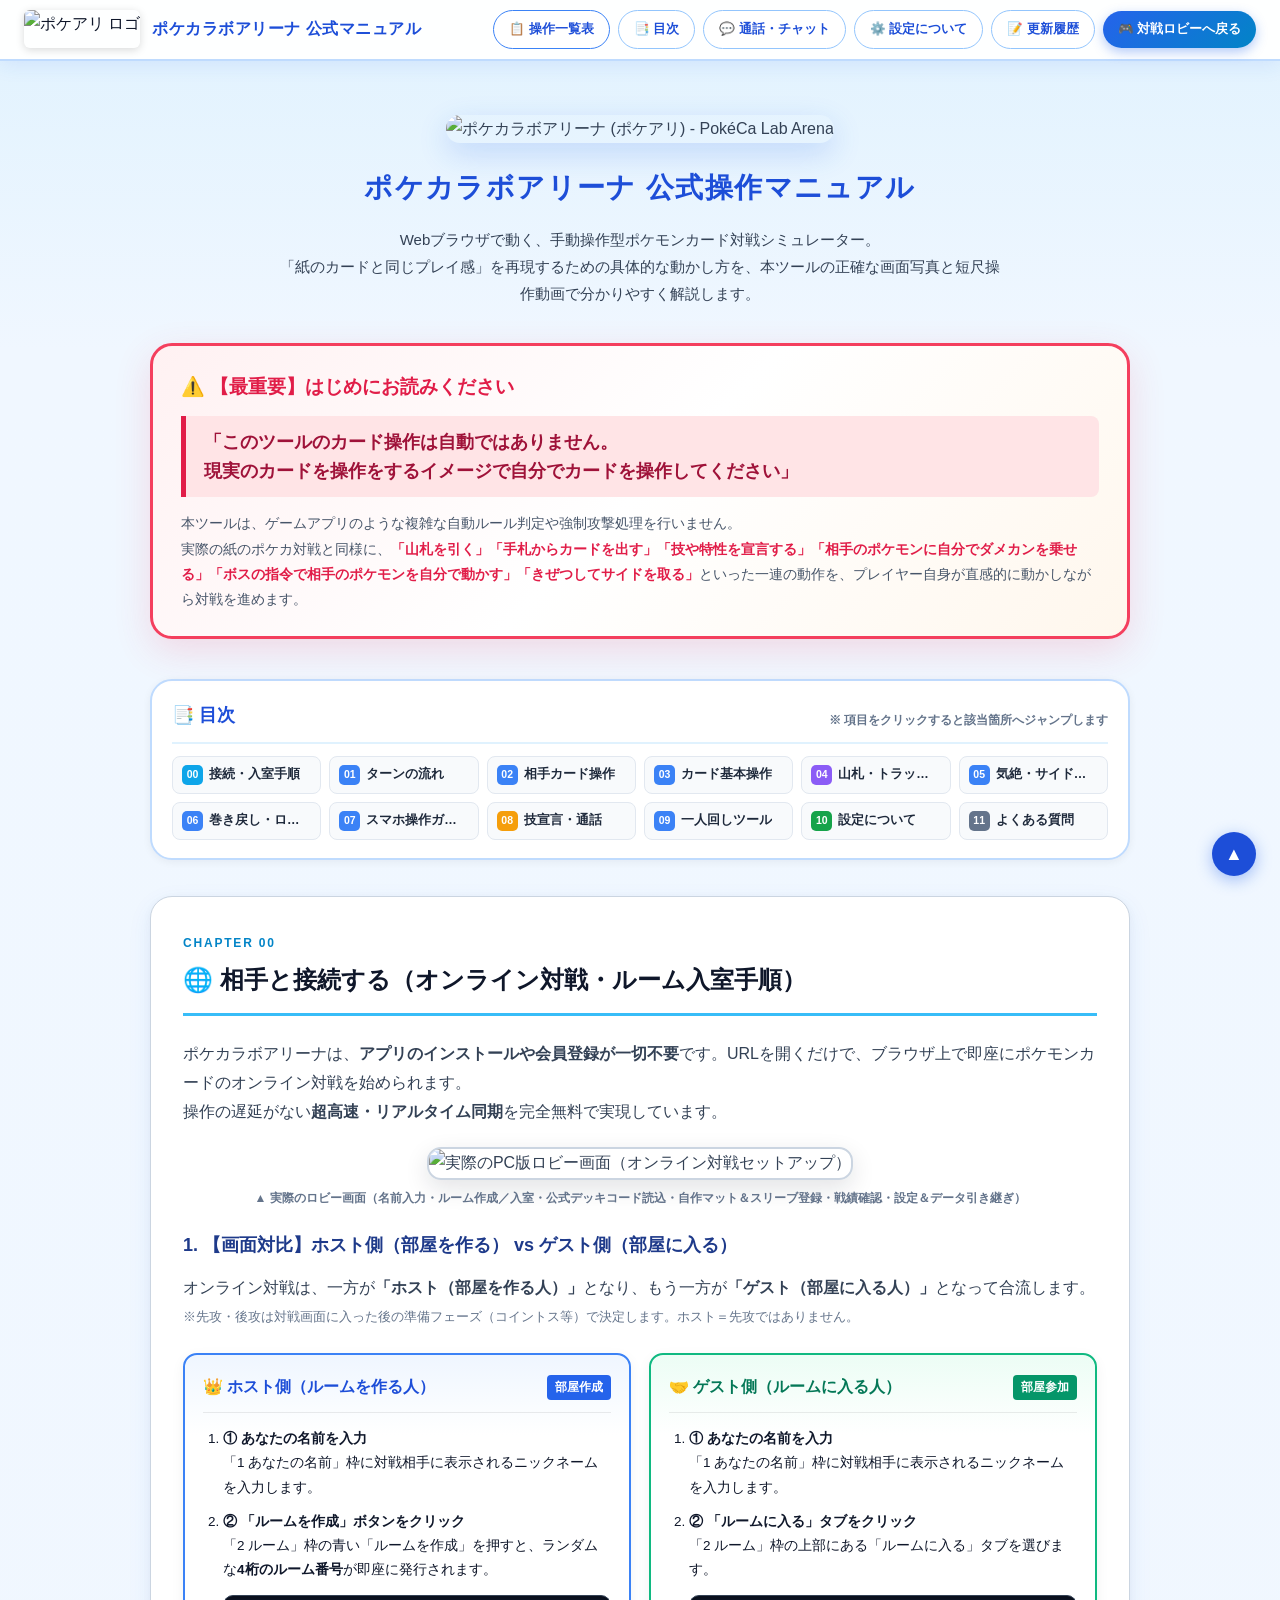
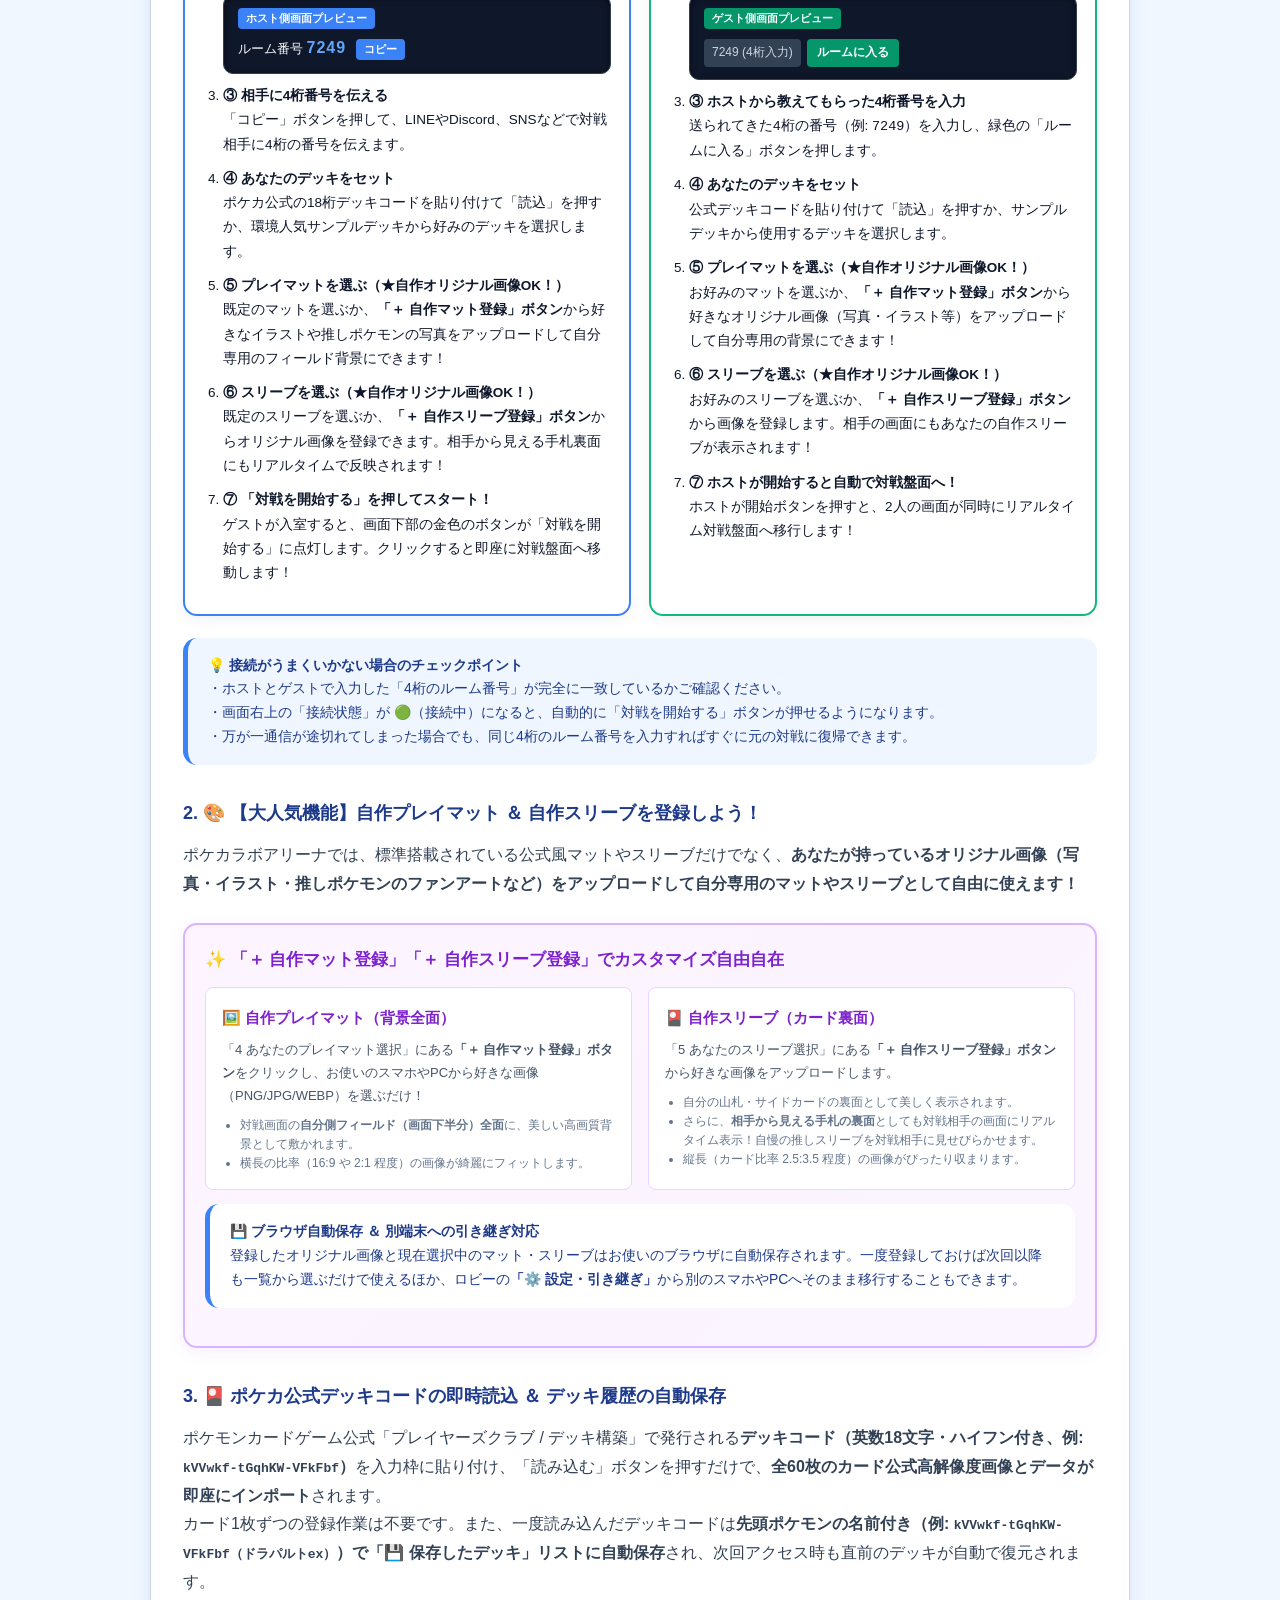
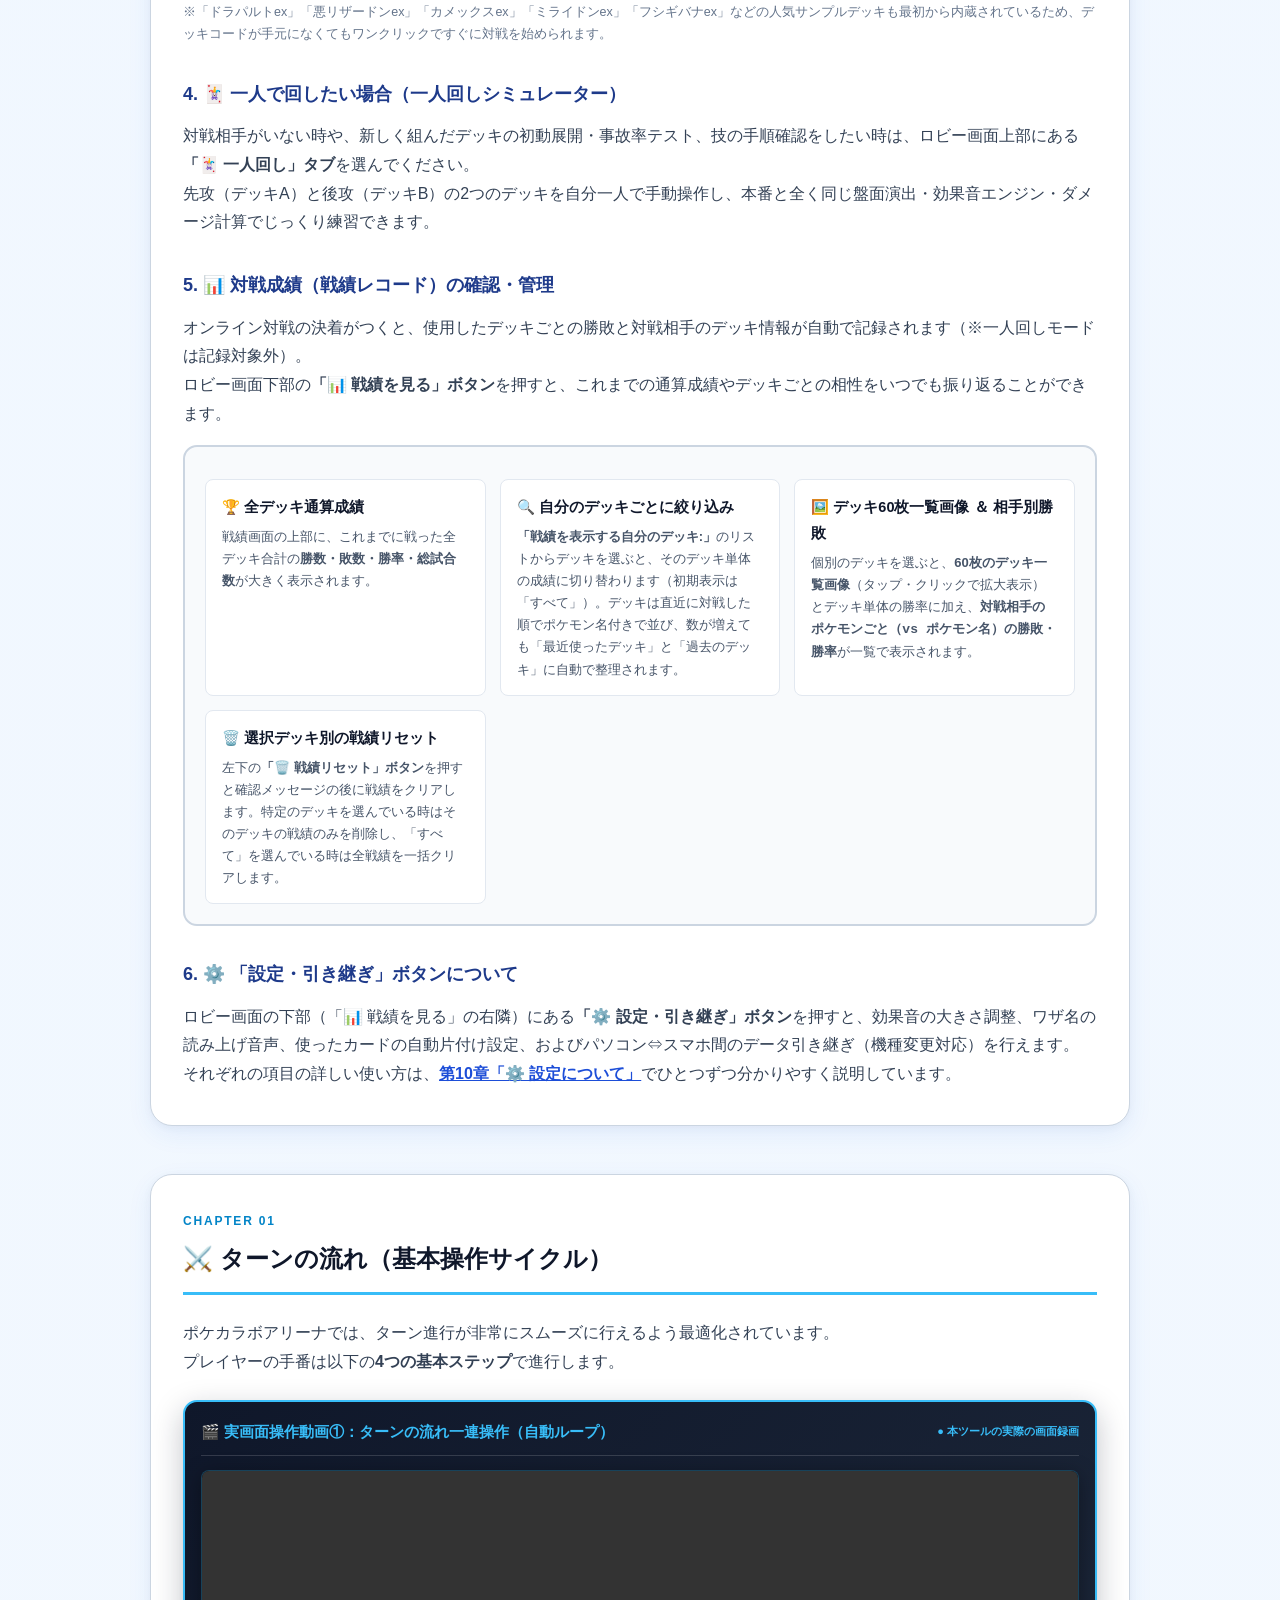
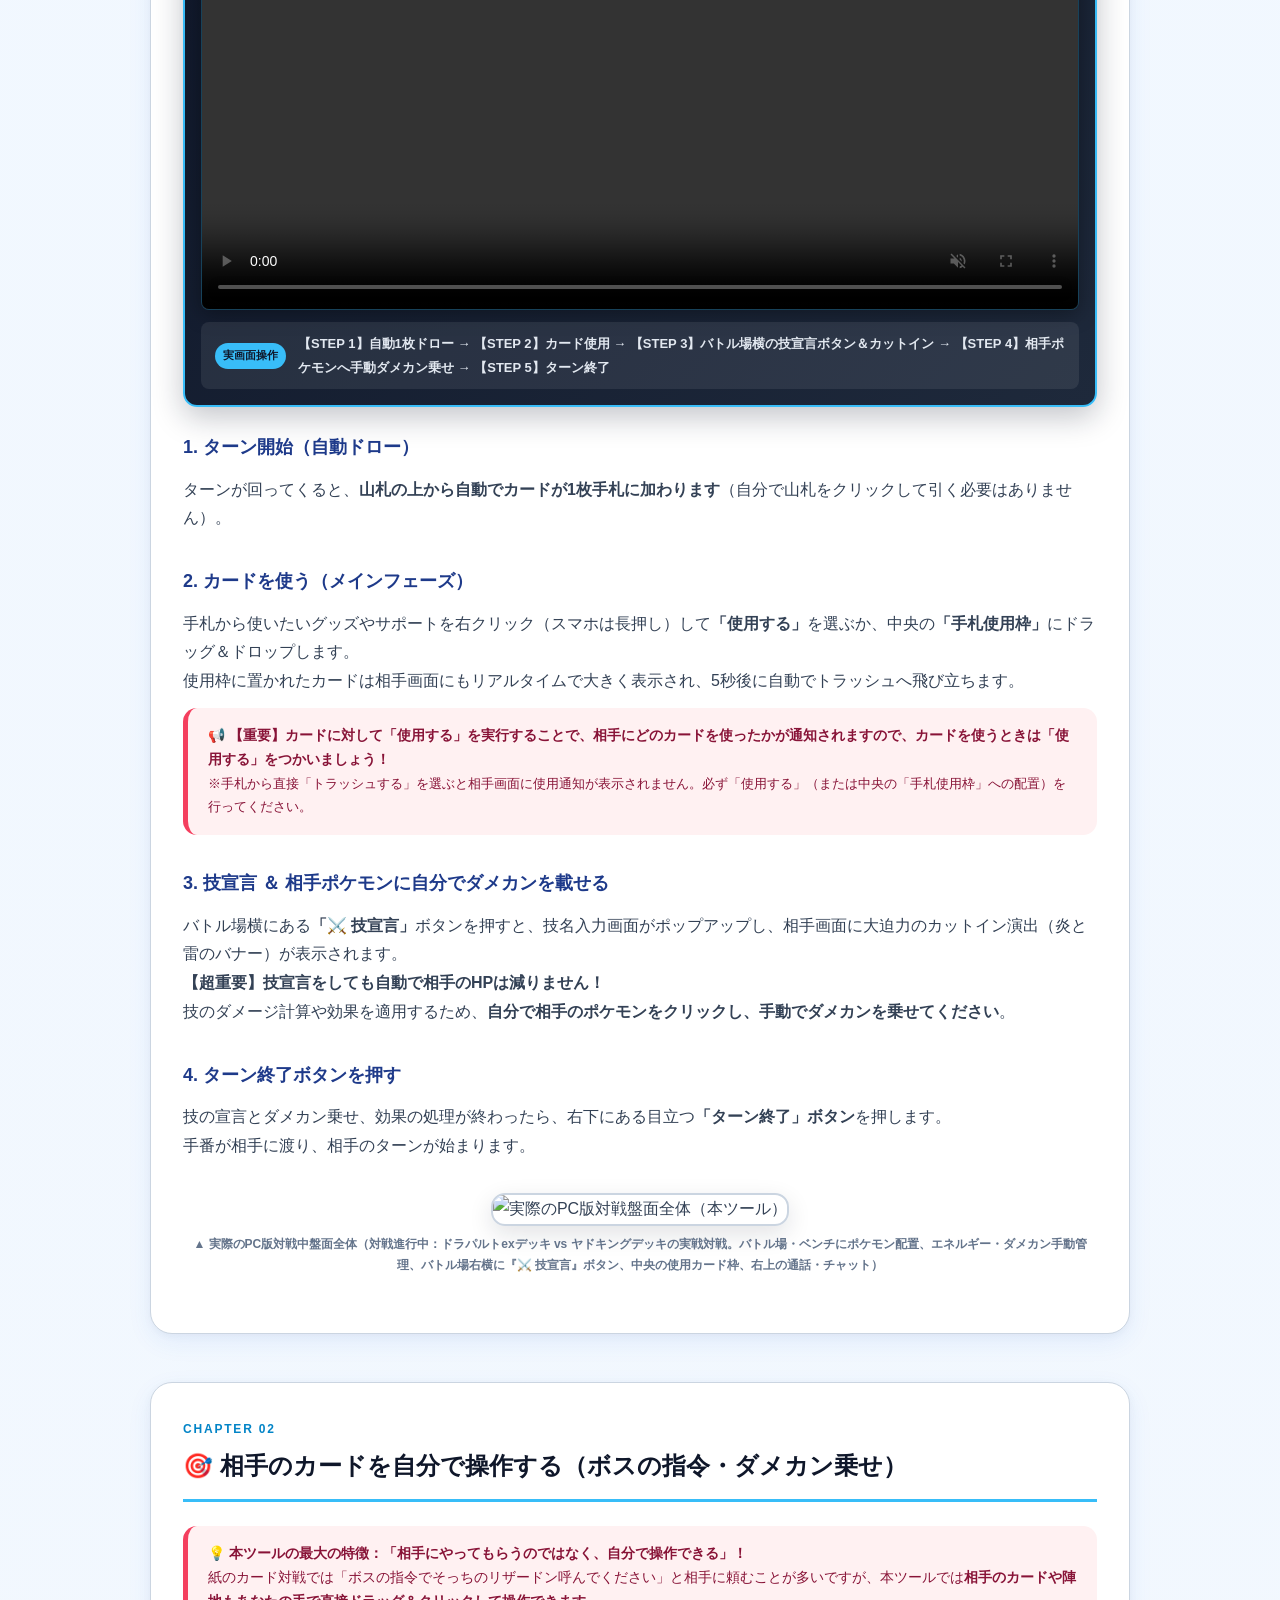
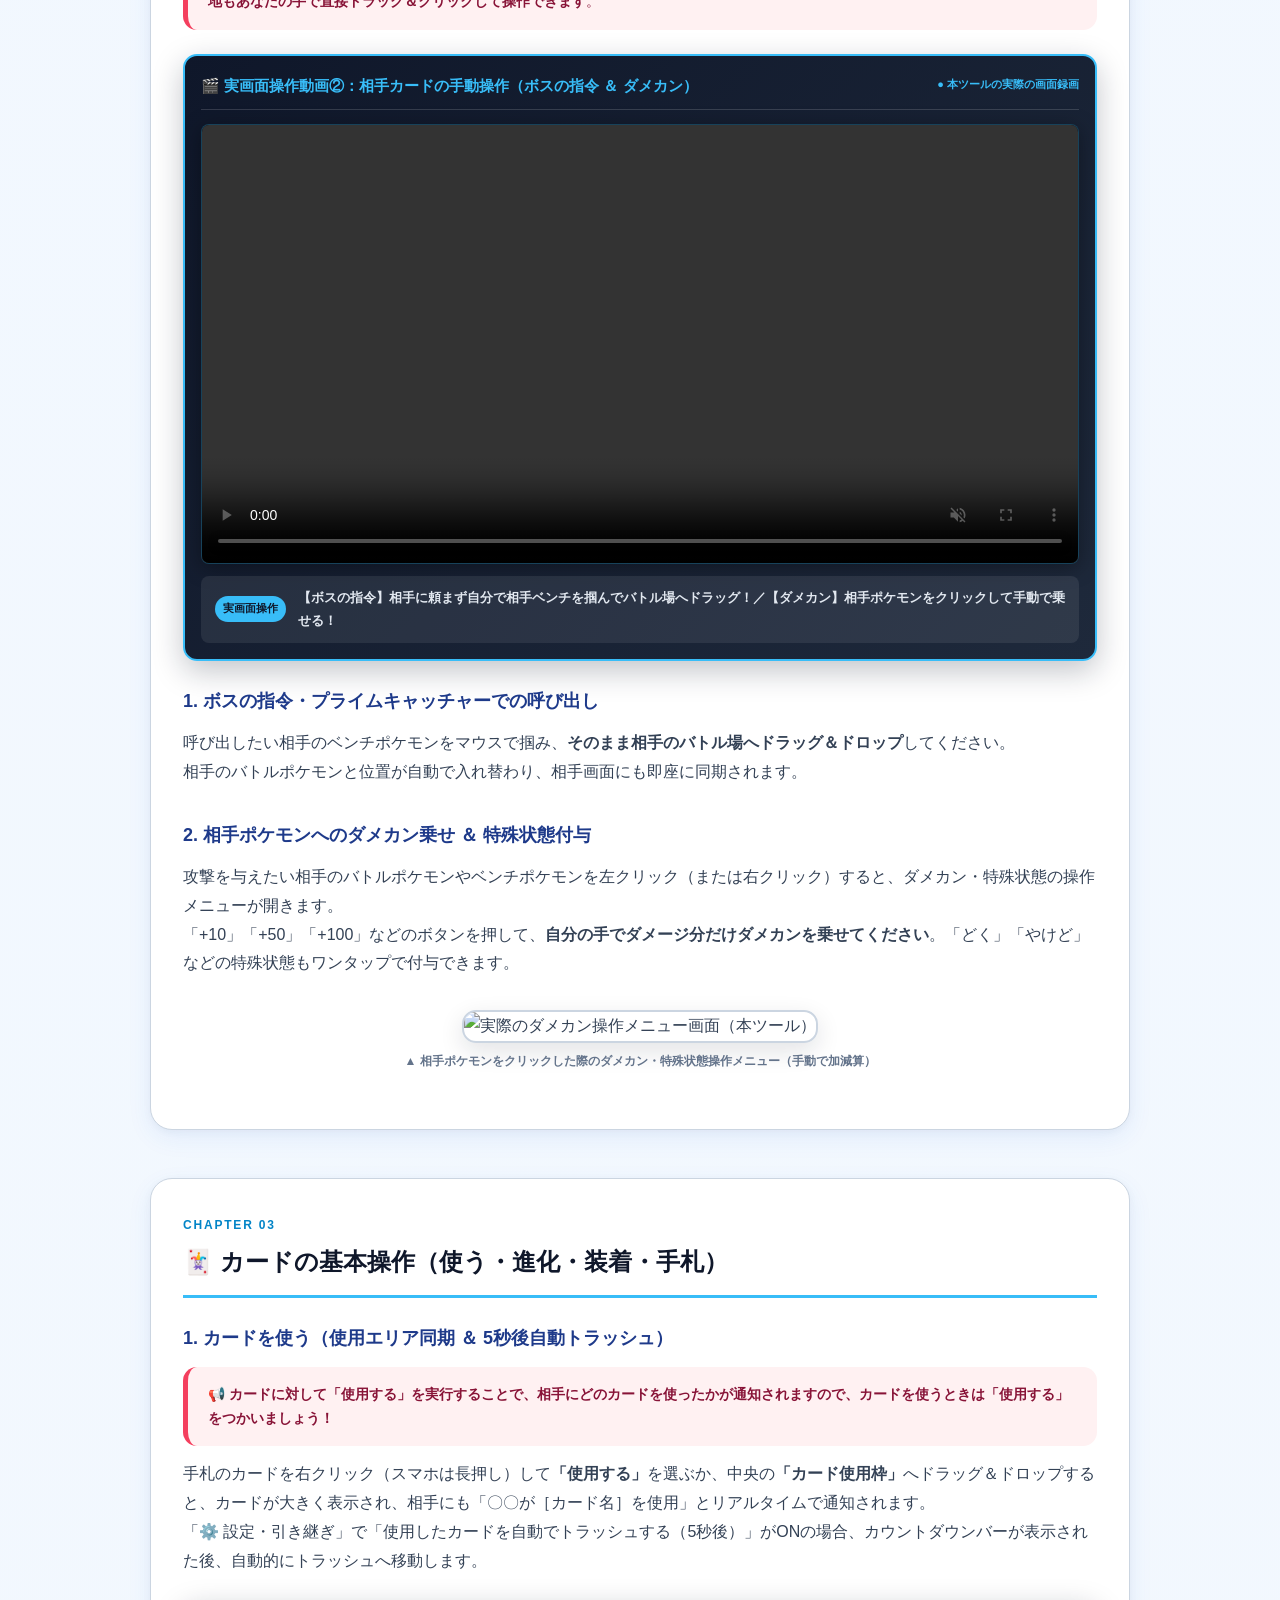
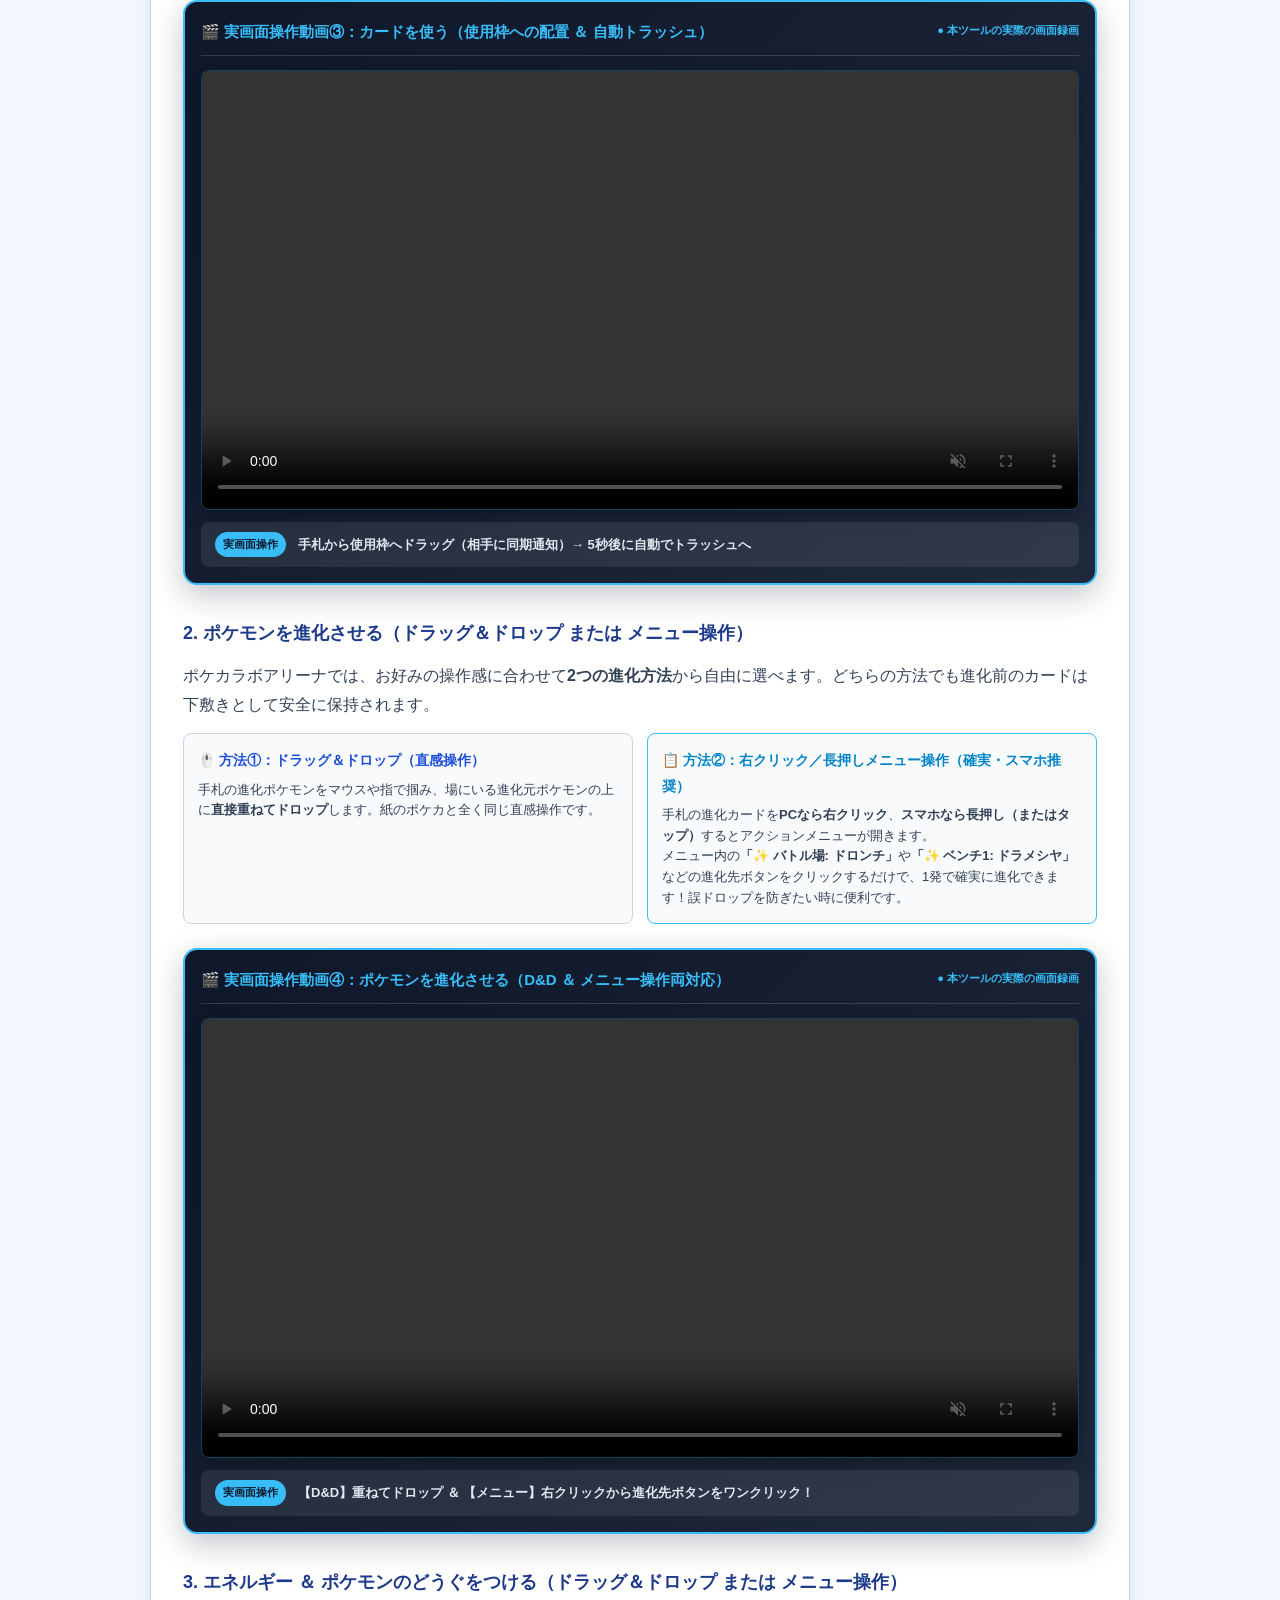
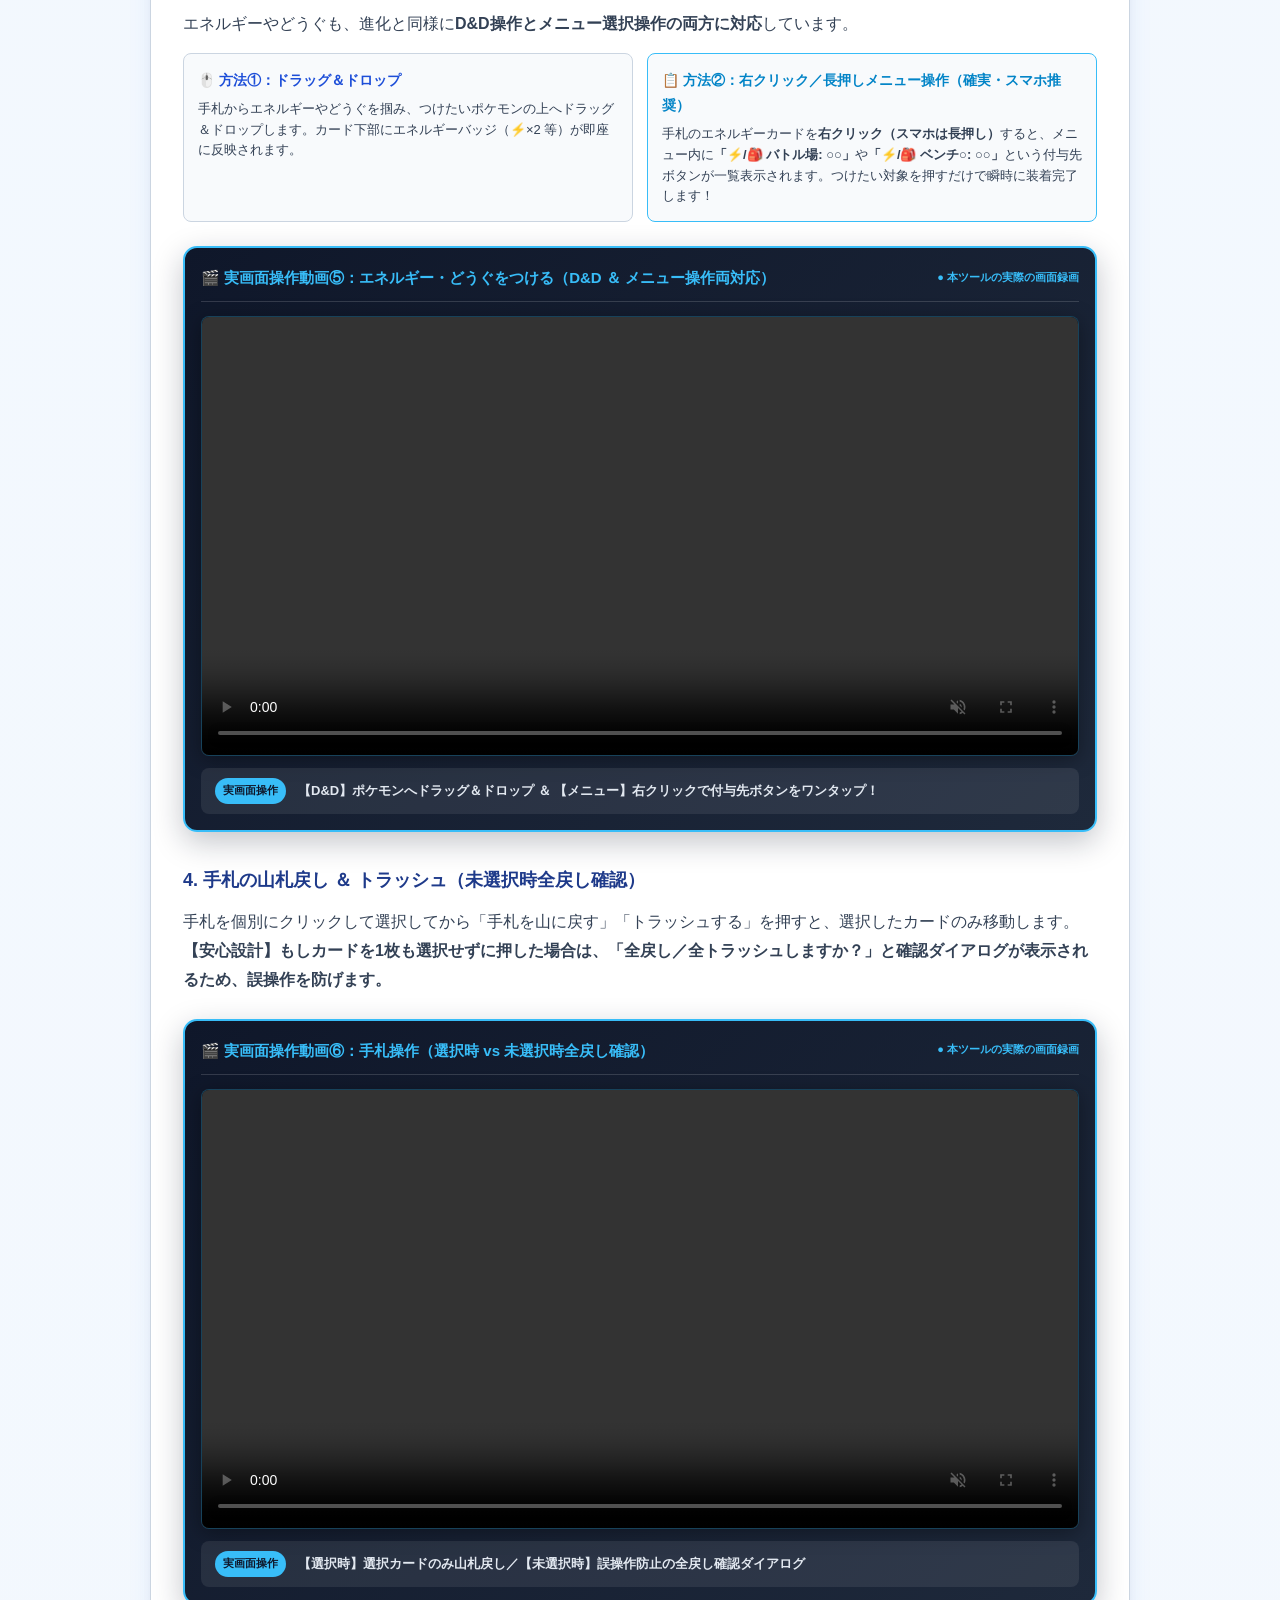
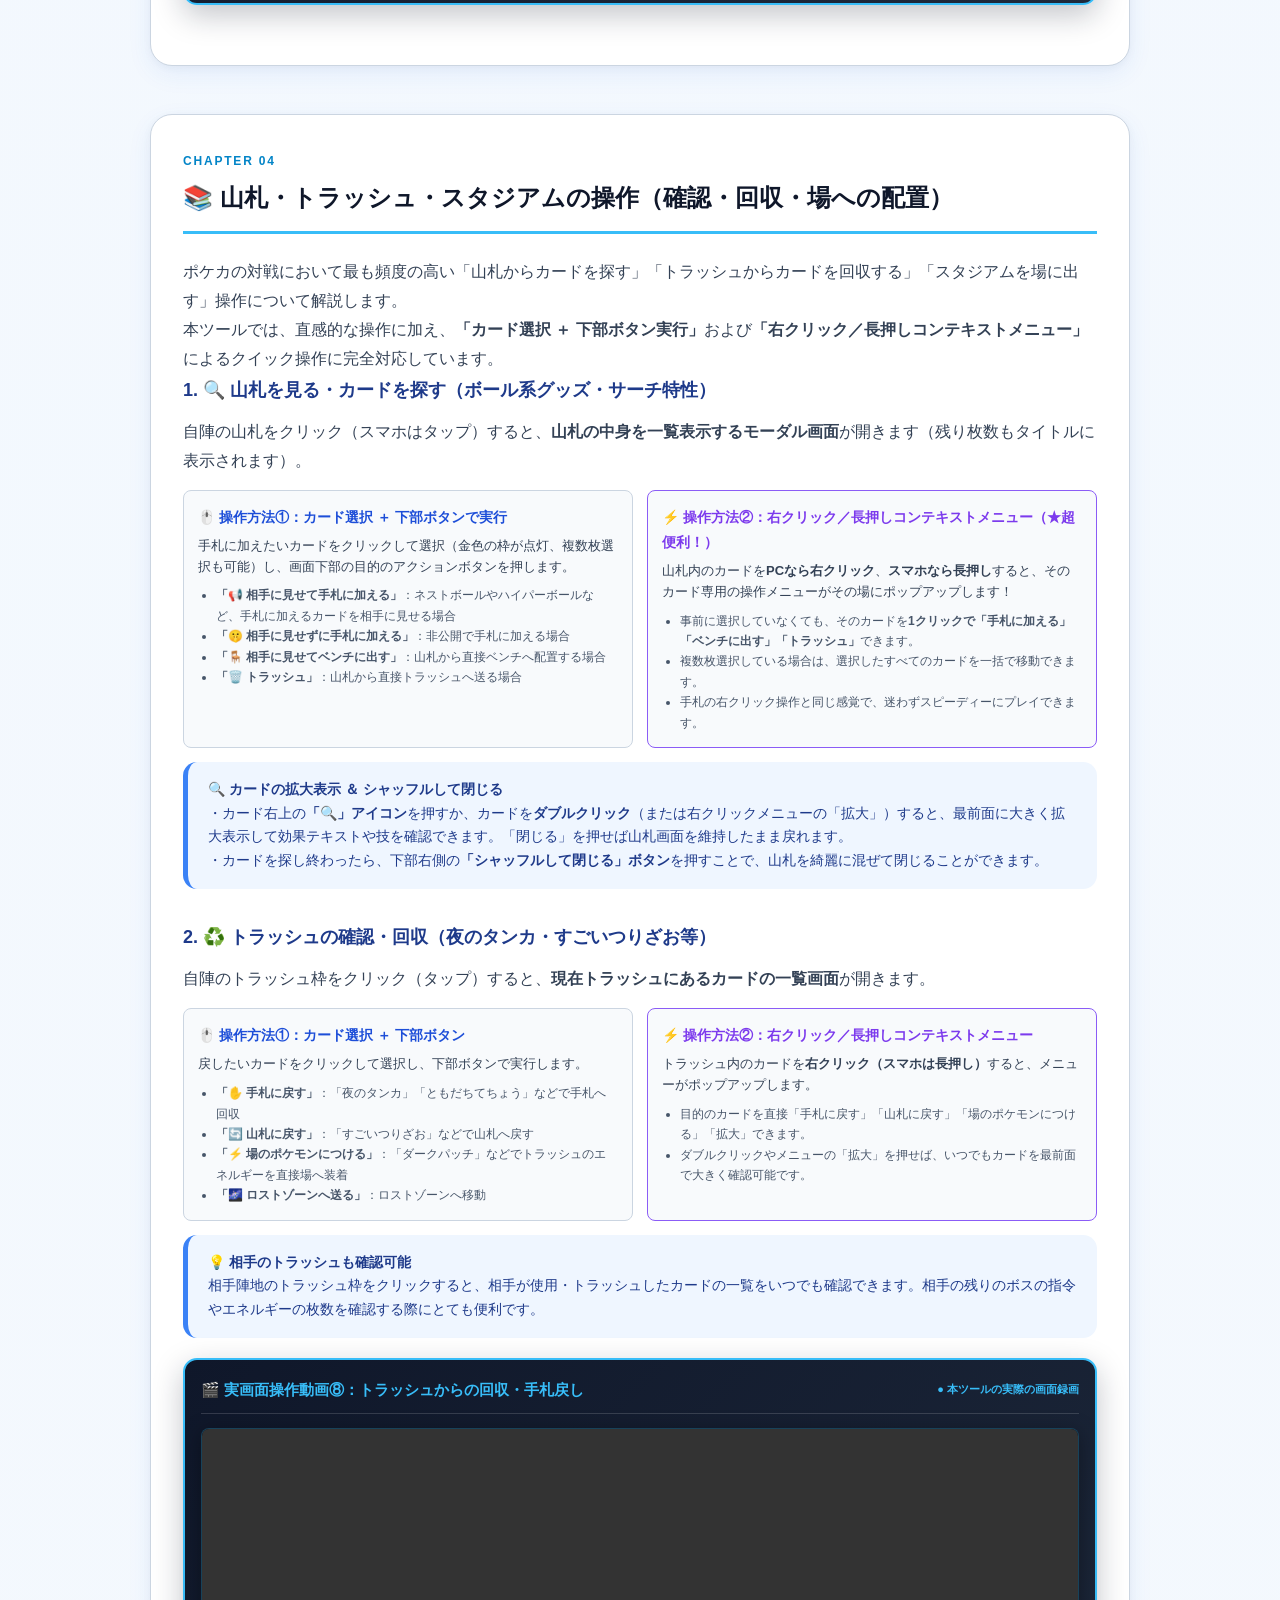
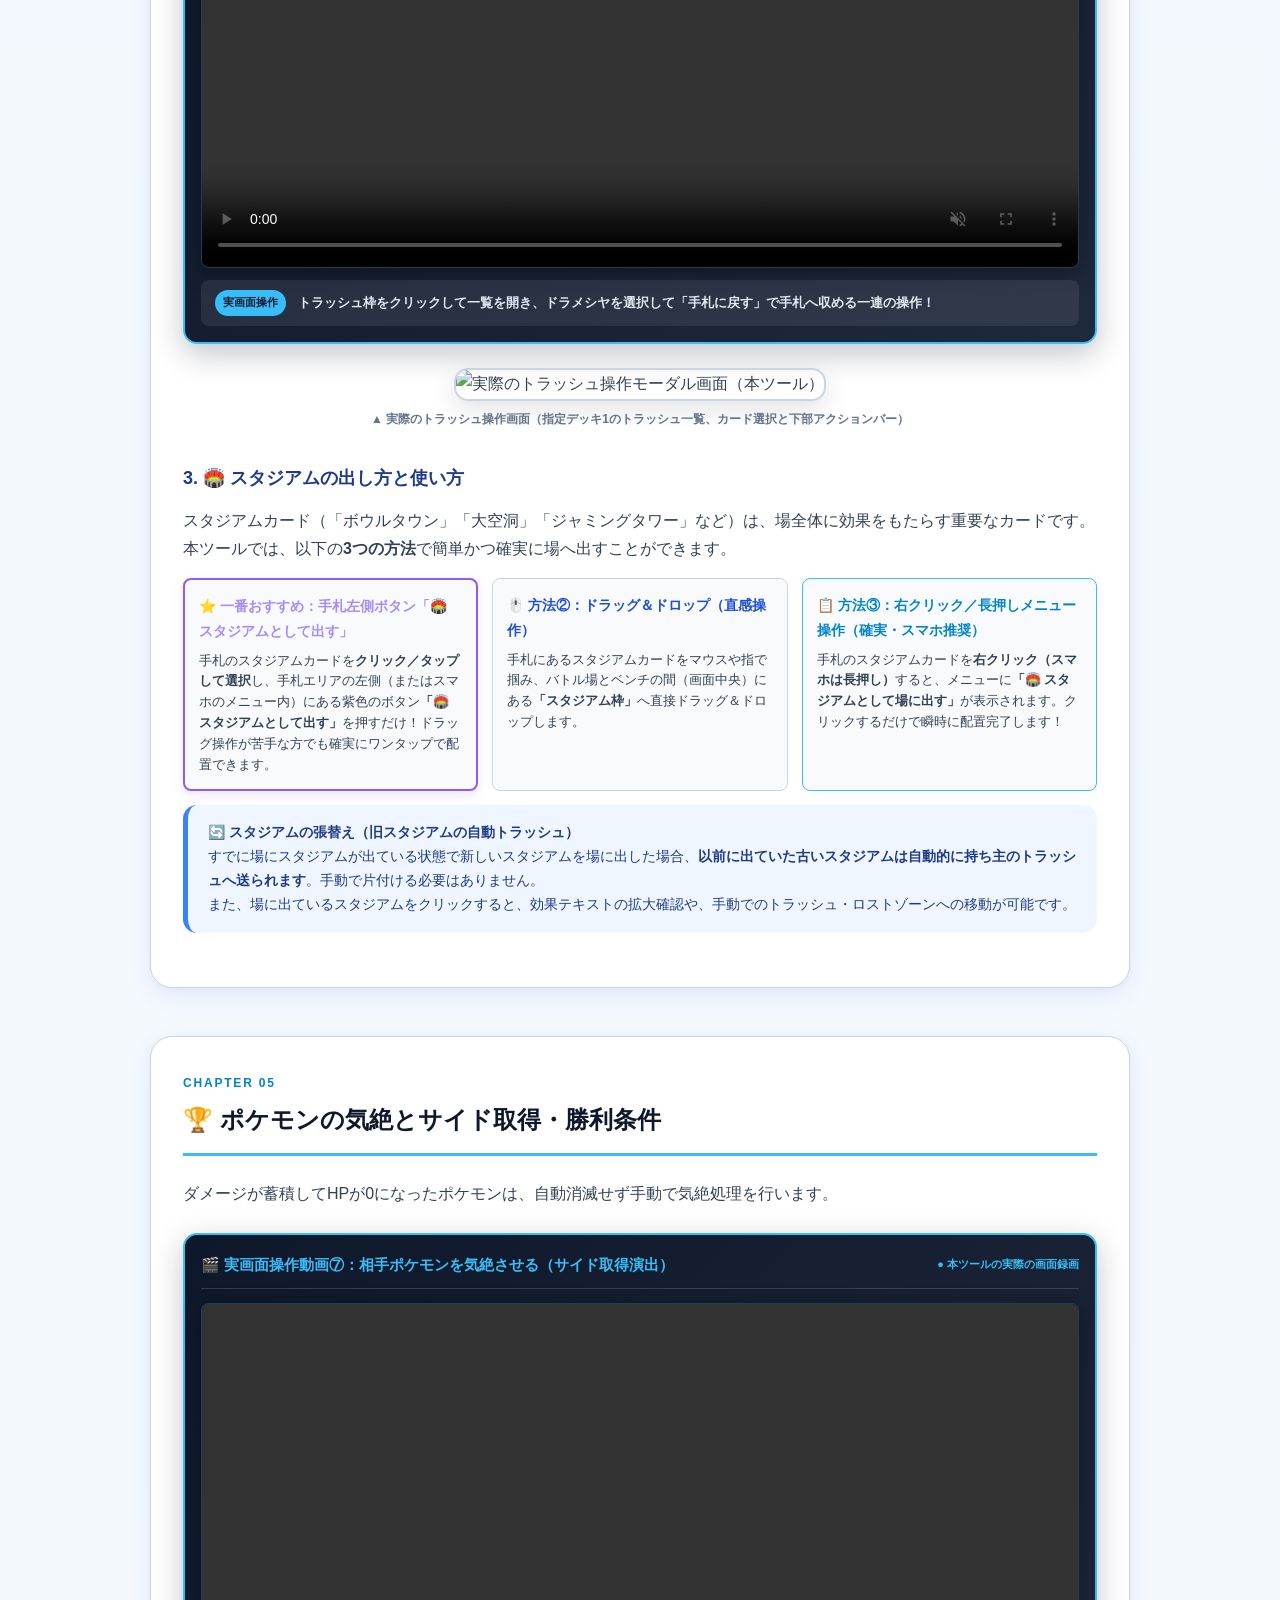
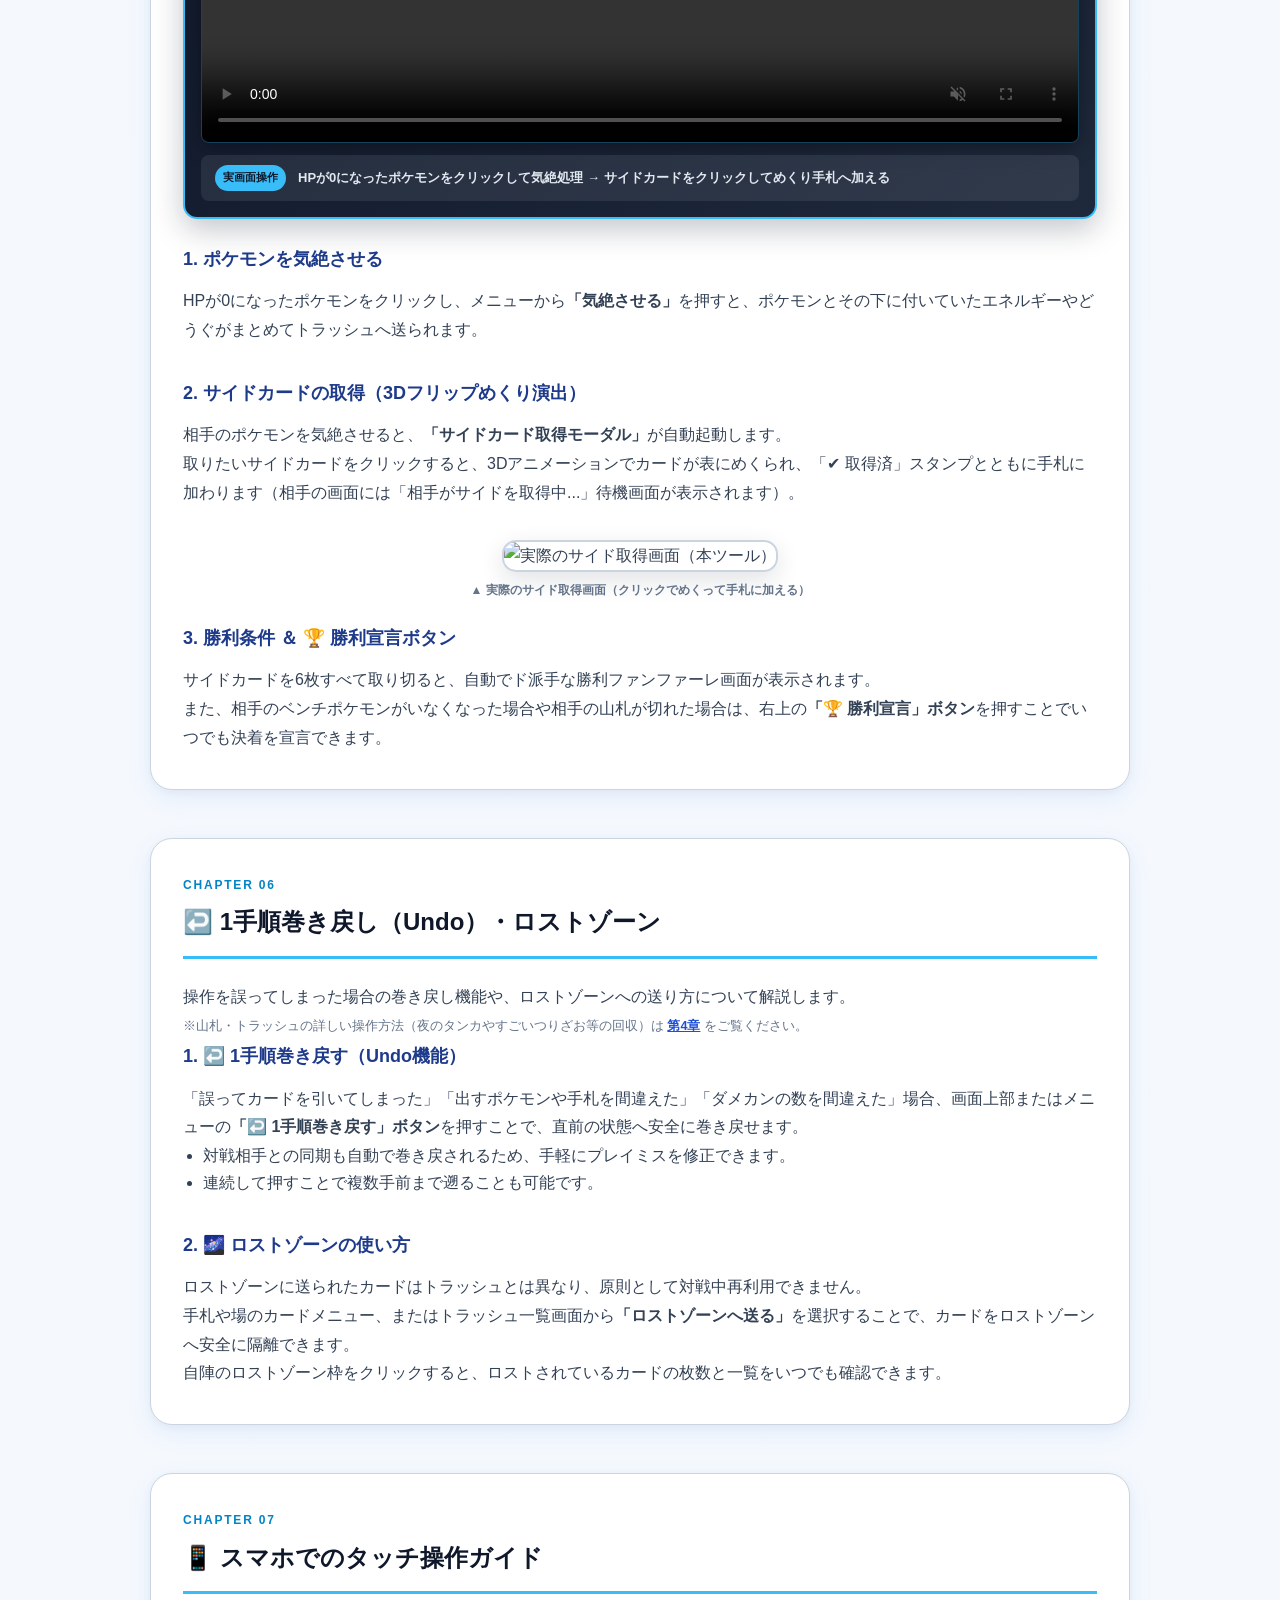
==== commit 51f3a647: "docs: convert flowchart to compact 2-row TOC, emphasize card use notification, and trim intro line i" ====
--- a/src/manual/index.html
+++ b/src/manual/index.html
@@ -34,7 +34,7 @@
   <meta name="twitter:card" content="summary">
   <meta name="twitter:title" content="公式操作マニュアル | ポケカ一人回しツール【ポケアリ】">
   <meta name="twitter:description" content="ポケカ一人回し＆オンライン対戦ツールの操作マニュアル・操作一覧表。">
-  <link rel="stylesheet" href="css/manual.css?v=20261029_02">
+  <link rel="stylesheet" href="css/manual.css?v=20261029_03">
 </head>
 <body>
 
@@ -49,7 +49,7 @@
     </div>
     <div class="manual-nav-links">
       <a href="#cheatsheet" class="nav-btn nav-btn-outline" style="border-color:#3b82f6; color:#1d4ed8; font-weight:bold;">📋 操作一覧表</a>
-      <a href="#flow" class="nav-btn nav-btn-outline">🔄 対戦の流れ</a>
+      <a href="#flow" class="nav-btn nav-btn-outline">📑 目次</a>
       <a href="#sec-07" class="nav-btn nav-btn-outline">💬 通話・チャット</a>
       <a href="#sec-settings" class="nav-btn nav-btn-outline">⚙️ 設定について</a>
       <a href="#sec-10" class="nav-btn nav-btn-outline">📝 更新履歴</a>
@@ -84,93 +84,61 @@
       </p>
     </div>
 
-    <!-- 🔄 対戦の流れフローチャート -->
-    <section class="flowchart-section" id="flow">
+    <!-- 📑 目次 -->
+    <section class="toc-section" id="flow">
       <div class="section-head">
-        <h2 class="section-title">🔄 対戦の流れフローチャート</h2>
-        <span style="font-size:12px; color:var(--text-muted); font-weight:bold;">※ 各ステップをクリックすると詳細解説へジャンプします</span>
-      </div>
-
-      <div class="flowchart-grid">
-        <a href="#sec-00" class="flow-step-card" style="border-left: 4px solid #0ea5e9;">
-          <span class="flow-step-badge" style="background:#0ea5e9;">STEP 0</span>
-          <div class="flow-step-title">
-            <span>⓪ 相手と接続する（入室・ロビー機能）</span>
-            <span class="flow-step-arrow">→</span>
-          </div>
-          <p class="flow-step-desc">【ホストvsゲスト対比】名前入力 → ルーム番号で合流 → 自作マット＆スリーブ選択 → 対戦開始！（戦績管理・端末引き継ぎ対応）</p>
+        <h2 class="section-title">📑 目次</h2>
+        <span style="font-size:12px; color:var(--text-muted); font-weight:bold;">※ 項目をクリックすると該当箇所へジャンプします</span>
+      </div>
+
+      <div class="toc-grid">
+        <a href="#sec-00" class="toc-item">
+          <span class="toc-num" style="background:#0ea5e9;">00</span>
+          <span class="toc-label">接続・入室手順</span>
         </a>
-
-        <a href="#sec-01" class="flow-step-card">
-          <span class="flow-step-badge">STEP 1</span>
-          <div class="flow-step-title">
-            <span>① ターンの基本サイクル</span>
-            <span class="flow-step-arrow">→</span>
-          </div>
-          <p class="flow-step-desc">自動1枚ドロー → カード使用 → 技宣言＆ダメカン手動載せ → ターン終了</p>
+        <a href="#sec-01" class="toc-item">
+          <span class="toc-num">01</span>
+          <span class="toc-label">ターンの流れ</span>
         </a>
-
-        <a href="#sec-02" class="flow-step-card">
-          <span class="flow-step-badge">STEP 2</span>
-          <div class="flow-step-title">
-            <span>② 相手カードの手動操作</span>
-            <span class="flow-step-arrow">→</span>
-          </div>
-          <p class="flow-step-desc">ボスの指令での相手入替、相手へのダメカン載せ・状態異常は自分で操作！</p>
+        <a href="#sec-02" class="toc-item">
+          <span class="toc-num">02</span>
+          <span class="toc-label">相手カード操作</span>
         </a>
-
-        <a href="#sec-03" class="flow-step-card">
-          <span class="flow-step-badge">STEP 3</span>
-          <div class="flow-step-title">
-            <span>③ カード使用・進化・エネ</span>
-            <span class="flow-step-arrow">→</span>
-          </div>
-          <p class="flow-step-desc">手札使用枠（5秒後自動トラッシュ）、ポケモン進化、どうぐ・エネ装着（D&D・メニュー両対応！）</p>
+        <a href="#sec-03" class="toc-item">
+          <span class="toc-num">03</span>
+          <span class="toc-label">カード基本操作</span>
         </a>
-
-        <a href="#sec-deck-trash" class="flow-step-card" style="border-left: 4px solid #8b5cf6;">
-          <span class="flow-step-badge" style="background:#8b5cf6;">STEP 4</span>
-          <div class="flow-step-title">
-            <span>④ 山札・トラッシュ・スタジアム</span>
-            <span class="flow-step-arrow">→</span>
-          </div>
-          <p class="flow-step-desc">山札確認＆シャッフル、トラッシュ回収（右クリック・選択実行）、スタジアム配置</p>
+        <a href="#sec-deck-trash" class="toc-item">
+          <span class="toc-num" style="background:#8b5cf6;">04</span>
+          <span class="toc-label">山札・トラッシュ</span>
         </a>
-
-        <a href="#sec-04" class="flow-step-card">
-          <span class="flow-step-badge">STEP 5</span>
-          <div class="flow-step-title">
-            <span>⑤ 気絶 ＆ サイドめくり</span>
-            <span class="flow-step-arrow">→</span>
-          </div>
-          <p class="flow-step-desc">HP 0で気絶処理、サイド取得モーダルで3Dカードをめくって手札へ</p>
+        <a href="#sec-04" class="toc-item">
+          <span class="toc-num">05</span>
+          <span class="toc-label">気絶・サイド取得</span>
         </a>
-
-        <a href="#sec-05" class="flow-step-card">
-          <span class="flow-step-badge">STEP 6</span>
-          <div class="flow-step-title">
-            <span>⑥ 巻き戻し（Undo）</span>
-            <span class="flow-step-arrow">→</span>
-          </div>
-          <p class="flow-step-desc">操作を誤った時の1手順巻き戻し（Undo）機能、ロストゾーン管理</p>
+        <a href="#sec-05" class="toc-item">
+          <span class="toc-num">06</span>
+          <span class="toc-label">巻き戻し・ロスト</span>
         </a>
-
-        <a href="#sec-07" class="flow-step-card">
-          <span class="flow-step-badge loop">COMMUNICATION</span>
-          <div class="flow-step-title">
-            <span>⑦ 技宣言・チャット・通話</span>
-            <span class="flow-step-arrow">→</span>
-          </div>
-          <p class="flow-step-desc">⚔️技宣言カットイン、💬かわいい対戦チャット、🎙️通話アプリ不要の無料ボイス通話</p>
+        <a href="#sec-06" class="toc-item">
+          <span class="toc-num">07</span>
+          <span class="toc-label">スマホ操作ガイド</span>
         </a>
-
-        <a href="#sec-settings" class="flow-step-card" style="border-left: 4px solid #16a34a;">
-          <span class="flow-step-badge" style="background:#16a34a;">SETTINGS</span>
-          <div class="flow-step-title">
-            <span>⑧ 設定について（音・引き継ぎ）</span>
-            <span class="flow-step-arrow">→</span>
-          </div>
-          <p class="flow-step-desc">使ったカードの自動片付け、効果音・ワザ読み上げ音声の調整、PC⇔スマホのデータ引っ越し</p>
+        <a href="#sec-07" class="toc-item">
+          <span class="toc-num" style="background:#f59e0b;">08</span>
+          <span class="toc-label">技宣言・通話</span>
+        </a>
+        <a href="#sec-08" class="toc-item">
+          <span class="toc-num">09</span>
+          <span class="toc-label">一人回しツール</span>
+        </a>
+        <a href="#sec-settings" class="toc-item">
+          <span class="toc-num" style="background:#16a34a;">10</span>
+          <span class="toc-label">設定について</span>
+        </a>
+        <a href="#sec-09" class="toc-item">
+          <span class="toc-num" style="background:#64748b;">11</span>
+          <span class="toc-label">よくある質問</span>
         </a>
       </div>
     </section>
@@ -454,9 +422,13 @@
       <div class="subsection">
         <h3 class="subsection-title">2. カードを使う（メインフェーズ）</h3>
         <p>
-          手札から使いたいグッズやサポートを中央の<b>「手札使用枠」</b>にドラッグ＆ドロップします（またはカードを右クリックして「使用する」を選択）。<br>
+          手札から使いたいグッズやサポートを右クリック（スマホは長押し）して<b>「使用する」</b>を選ぶか、中央の<b>「手札使用枠」</b>にドラッグ＆ドロップします。<br>
           使用枠に置かれたカードは相手画面にもリアルタイムで大きく表示され、5秒後に自動でトラッシュへ飛び立ちます。
         </p>
+        <div class="callout callout-important" style="margin:12px 0 0 0;">
+          <b>📢 【重要】カードに対して「使用する」を実行することで、相手にどのカードを使ったかが通知されますので、カードを使うときは「使用する」をつかいましょう！</b><br>
+          <span style="font-size:13px;">※手札から直接「トラッシュする」を選ぶと相手画面に使用通知が表示されません。必ず「使用する」（または中央の「手札使用枠」への配置）を行ってください。</span>
+        </div>
       </div>
 
       <div class="subsection">
@@ -544,9 +516,12 @@
 
       <div class="subsection">
         <h3 class="subsection-title">1. カードを使う（使用エリア同期 ＆ 5秒後自動トラッシュ）</h3>
-        <p>
-          手札から中央の<b>「カード使用枠」</b>へドラッグ＆ドロップすると、カードが大きく表示され、相手にも「〇〇が［カード名］を使用」とリアルタイムで通知されます。<br>
-          ロビーで「5秒後自動トラッシュ」がONの場合、カウントダウンバーが表示された後、自動的にトラッシュへ飛行移動します（右クリックメニューから「使用する」を選ぶことでも同様に使用可能です）。
+        <div class="callout callout-important" style="margin:10px 0 14px 0;">
+          <b>📢 カードに対して「使用する」を実行することで、相手にどのカードを使ったかが通知されますので、カードを使うときは「使用する」をつかいましょう！</b>
+        </div>
+        <p>
+          手札のカードを右クリック（スマホは長押し）して<b>「使用する」</b>を選ぶか、中央の<b>「カード使用枠」</b>へドラッグ＆ドロップすると、カードが大きく表示され、相手にも「〇〇が［カード名］を使用」とリアルタイムで通知されます。<br>
+          「⚙️ 設定・引き継ぎ」で「使用したカードを自動でトラッシュする（5秒後）」がONの場合、カウントダウンバーが表示された後、自動的にトラッシュへ移動します。
         </p>
         <!-- 実画面操作動画③：カードを使う -->
         <div class="demo-video-box">
@@ -1041,15 +1016,14 @@
     </article>
 
     <!-- =====================================================
-         第10章：設定について（初心者向け・各メニューのやさしい解説）
+         第10章：設定について
          ===================================================== -->
     <article class="manual-chapter" id="sec-settings">
       <div class="chapter-number">CHAPTER 10</div>
-      <h2 class="chapter-title">⚙️ 設定について（設定メニューのやさしい解説）</h2>
+      <h2 class="chapter-title">⚙️ 設定について</h2>
 
       <p>
-        最初の画面（ロビー画面）の下の方にある<b>「⚙️ 設定・引き継ぎ」ボタン</b>を押すと、ゲーム中の音やカードの動き、別のスマホやパソコンへのデータ移動を設定できる画面が開きます。<br>
-        ここでは、画面の中に並んでいる項目を<b>上から順番にひとつずつ</b>、初めての方にも分かりやすく説明します。
+        最初の画面（ロビー画面）の下の方にある<b>「⚙️ 設定・引き継ぎ」ボタン</b>を押すと、ゲーム中の音やカードの動き、別のスマホやパソコンへのデータ移動を設定できる画面が開きます。
       </p>
 
       <div class="callout callout-tip">
--- a/src/manual/css/manual.css
+++ b/src/manual/css/manual.css
@@ -216,14 +216,97 @@
   color: #e11d48;
 }
 
-/* フローチャートセクション */
-.flowchart-section {
+/* 目次セクション（コンパクト2段グリッド） */
+.toc-section {
   background: #ffffff;
   border: 2px solid #bfdbfe;
   border-radius: var(--radius-lg);
-  padding: 28px;
-  margin-bottom: 48px;
-  box-shadow: var(--shadow-md);
+  padding: 18px 20px;
+  margin-bottom: 36px;
+  box-shadow: var(--shadow-sm);
+}
+
+.toc-section .section-head {
+  padding-bottom: 10px;
+  margin-bottom: 12px;
+}
+
+.toc-section .section-title {
+  font-size: 18px;
+}
+
+.toc-grid {
+  display: grid;
+  grid-template-columns: repeat(6, minmax(0, 1fr));
+  gap: 8px;
+}
+
+.toc-item {
+  background: #f8fafc;
+  border: 1.5px solid #e2e8f0;
+  border-radius: 8px;
+  padding: 8px 9px;
+  text-decoration: none;
+  color: var(--text-dark);
+  display: flex;
+  align-items: center;
+  gap: 6px;
+  min-width: 0;
+  transition: background-color 0.15s ease, border-color 0.15s ease, transform 0.15s ease;
+}
+
+.toc-item:hover {
+  background: #eff6ff;
+  border-color: #60a5fa;
+  transform: translateY(-1px);
+}
+
+.toc-num {
+  display: inline-flex;
+  align-items: center;
+  justify-content: center;
+  font-size: 10.5px;
+  font-weight: 800;
+  color: #ffffff;
+  background: #3b82f6;
+  min-width: 21px;
+  height: 20px;
+  padding: 0 4px;
+  border-radius: 5px;
+  flex-shrink: 0;
+}
+
+.toc-label {
+  font-size: 12.5px;
+  font-weight: 700;
+  color: #1e293b;
+  white-space: nowrap;
+  overflow: hidden;
+  text-overflow: ellipsis;
+  line-height: 1.3;
+}
+
+@media (max-width: 920px) {
+  .toc-grid {
+    grid-template-columns: repeat(4, minmax(0, 1fr));
+  }
+}
+
+@media (max-width: 600px) {
+  .toc-section {
+    padding: 14px 12px;
+    margin-bottom: 28px;
+  }
+  .toc-grid {
+    grid-template-columns: repeat(2, minmax(0, 1fr));
+    gap: 6px;
+  }
+  .toc-item {
+    padding: 7px 8px;
+  }
+  .toc-label {
+    font-size: 12px;
+  }
 }
 
 .section-head {
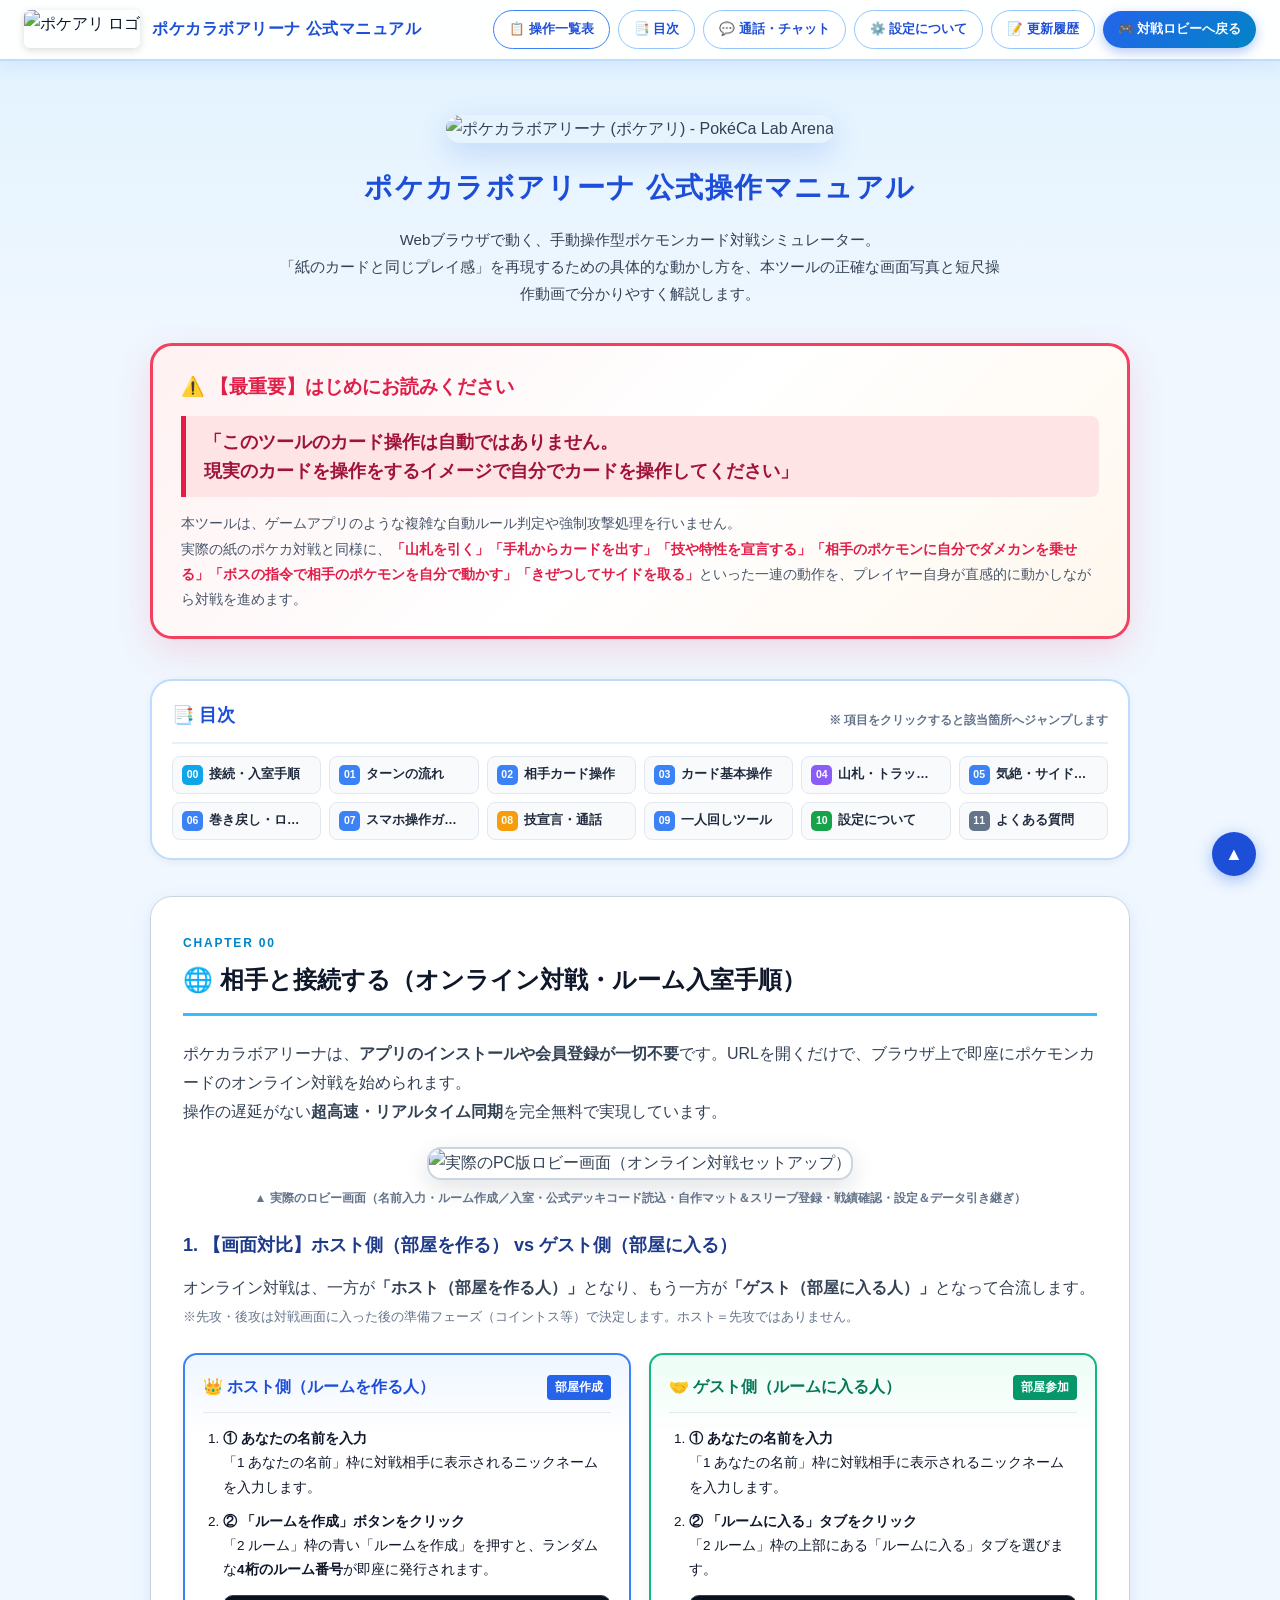
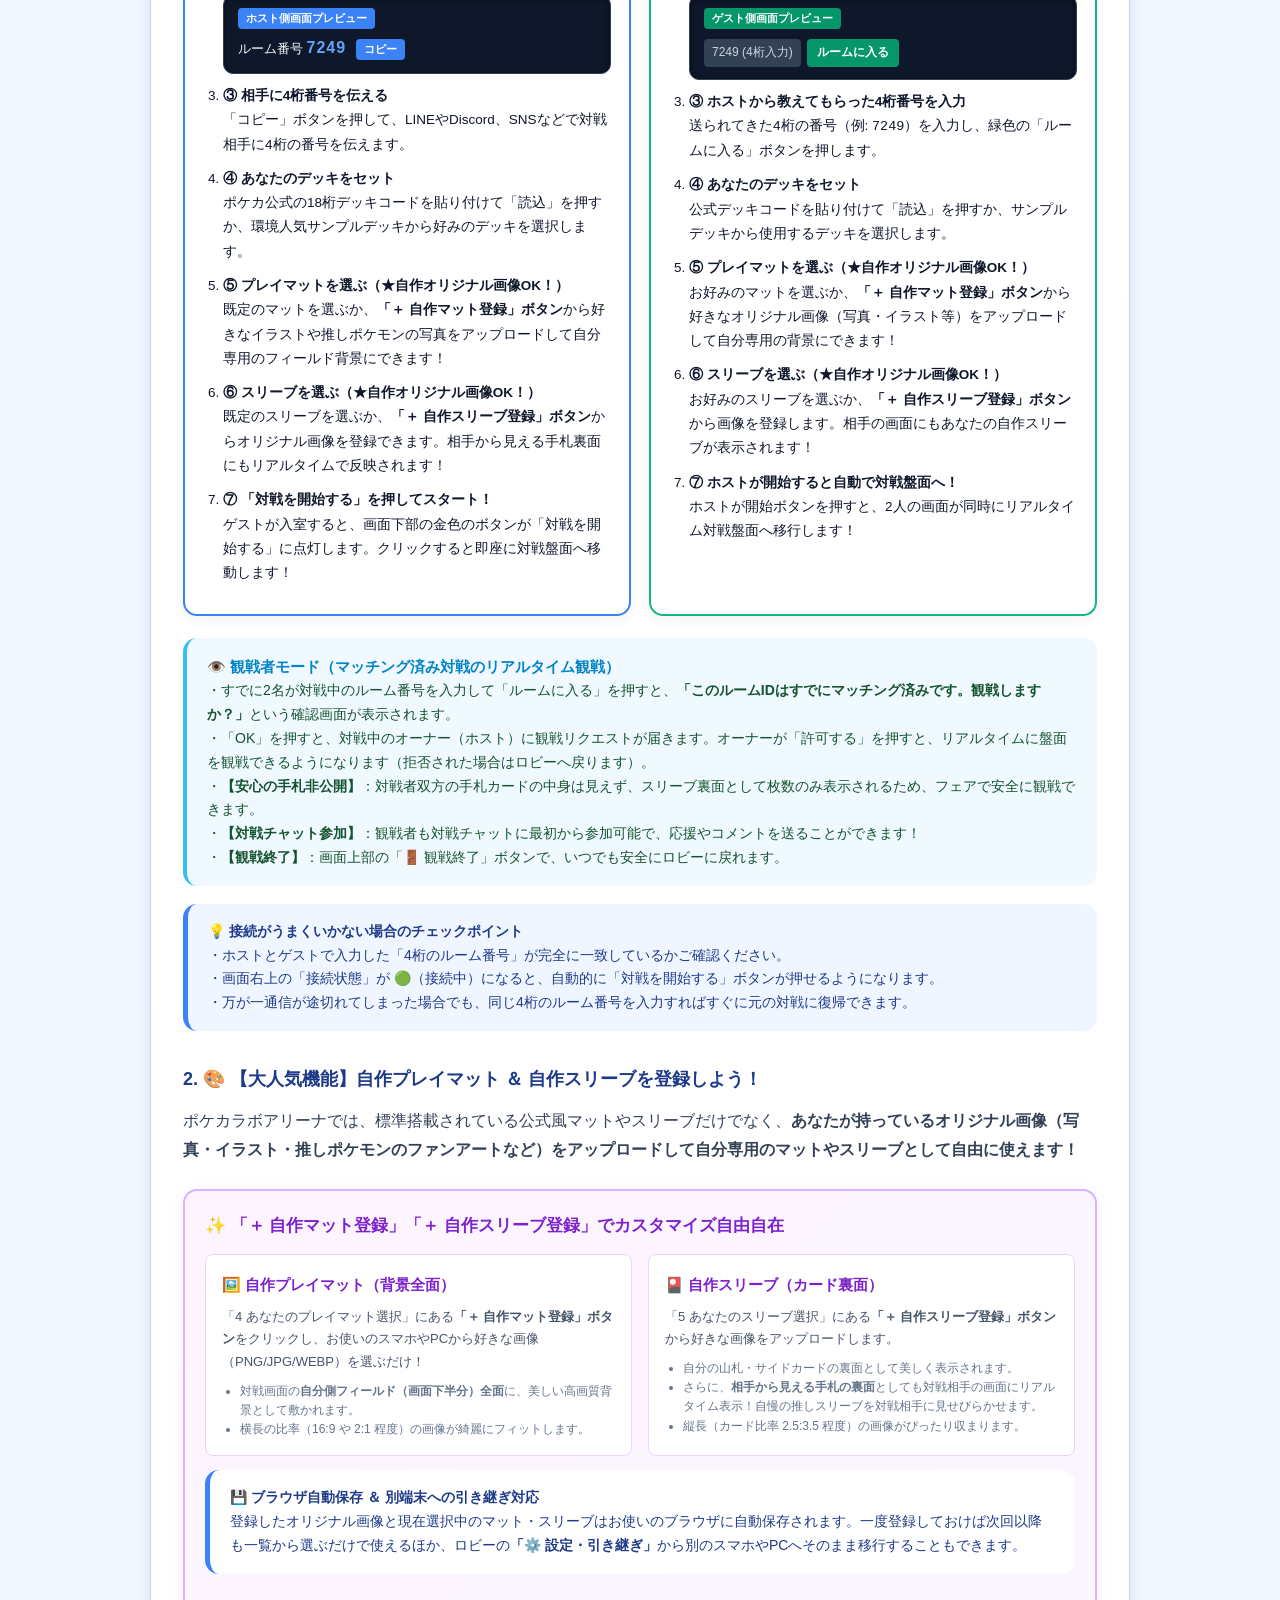
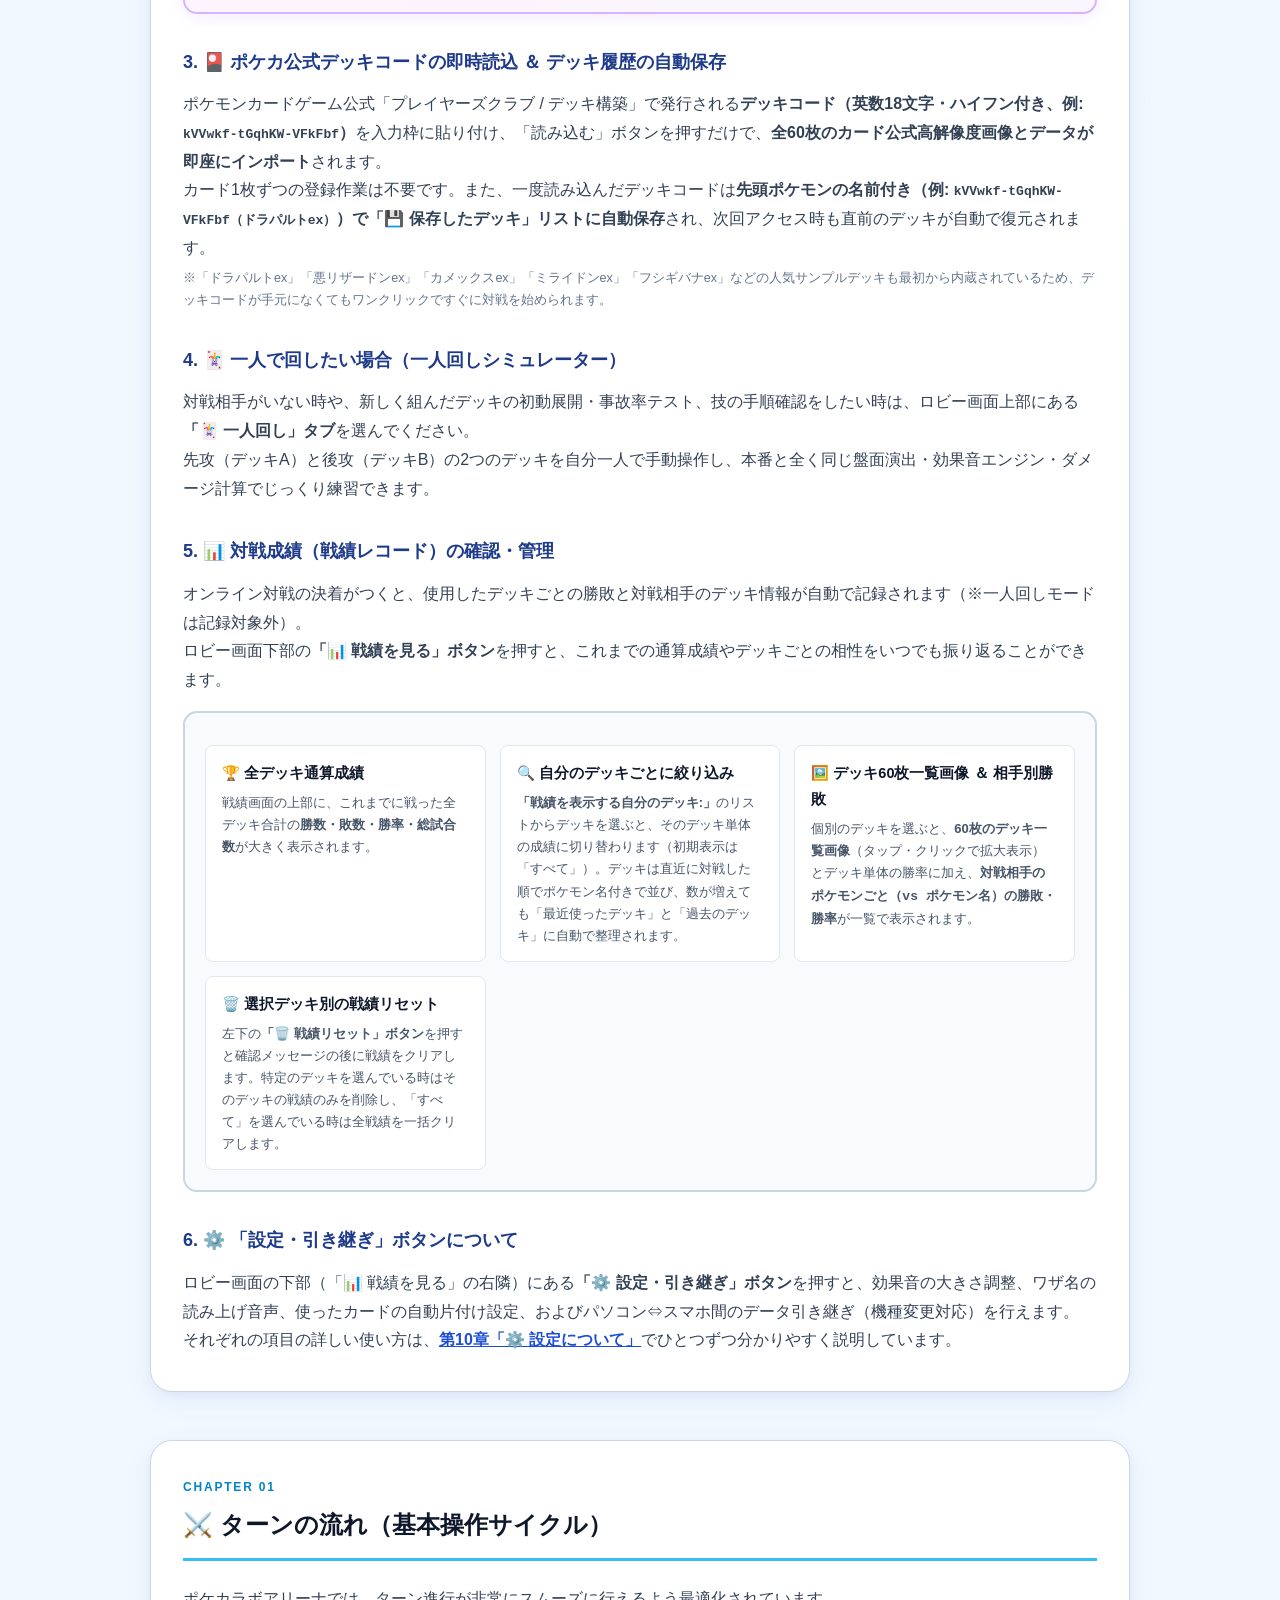
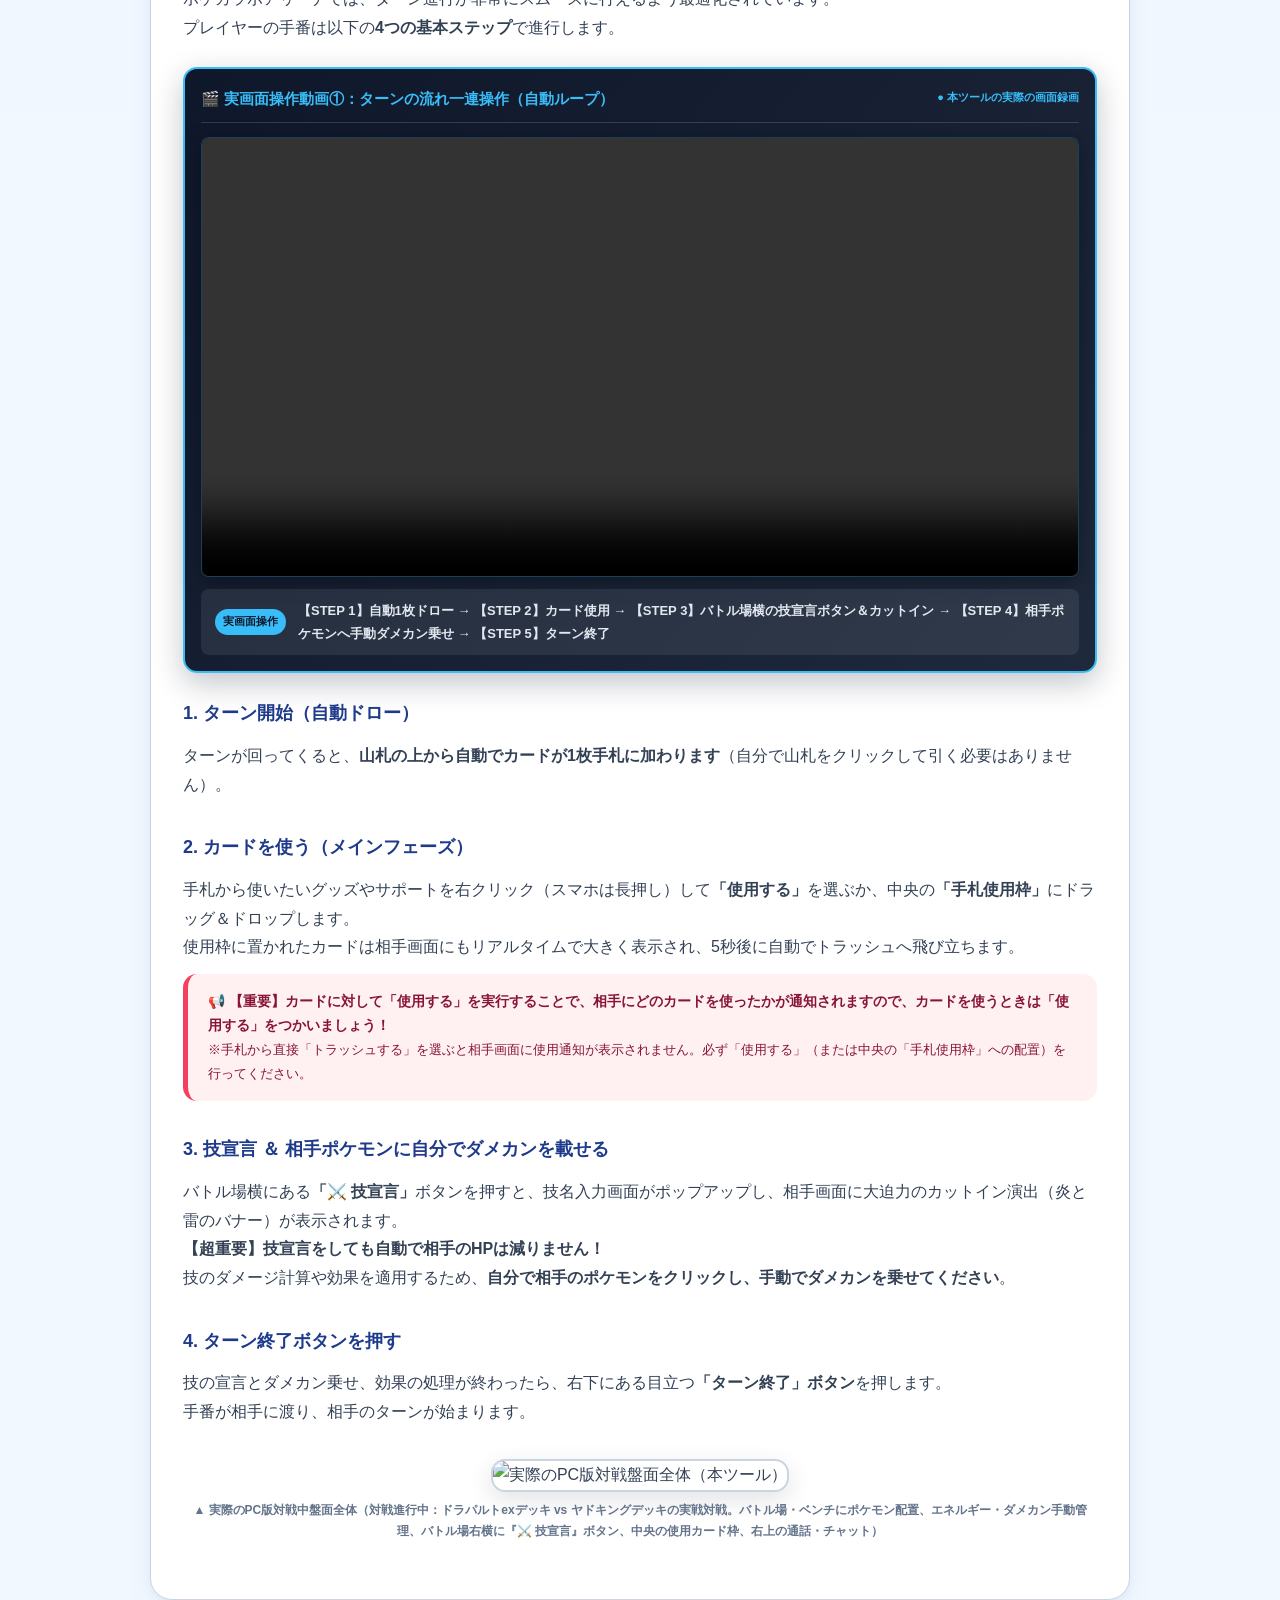
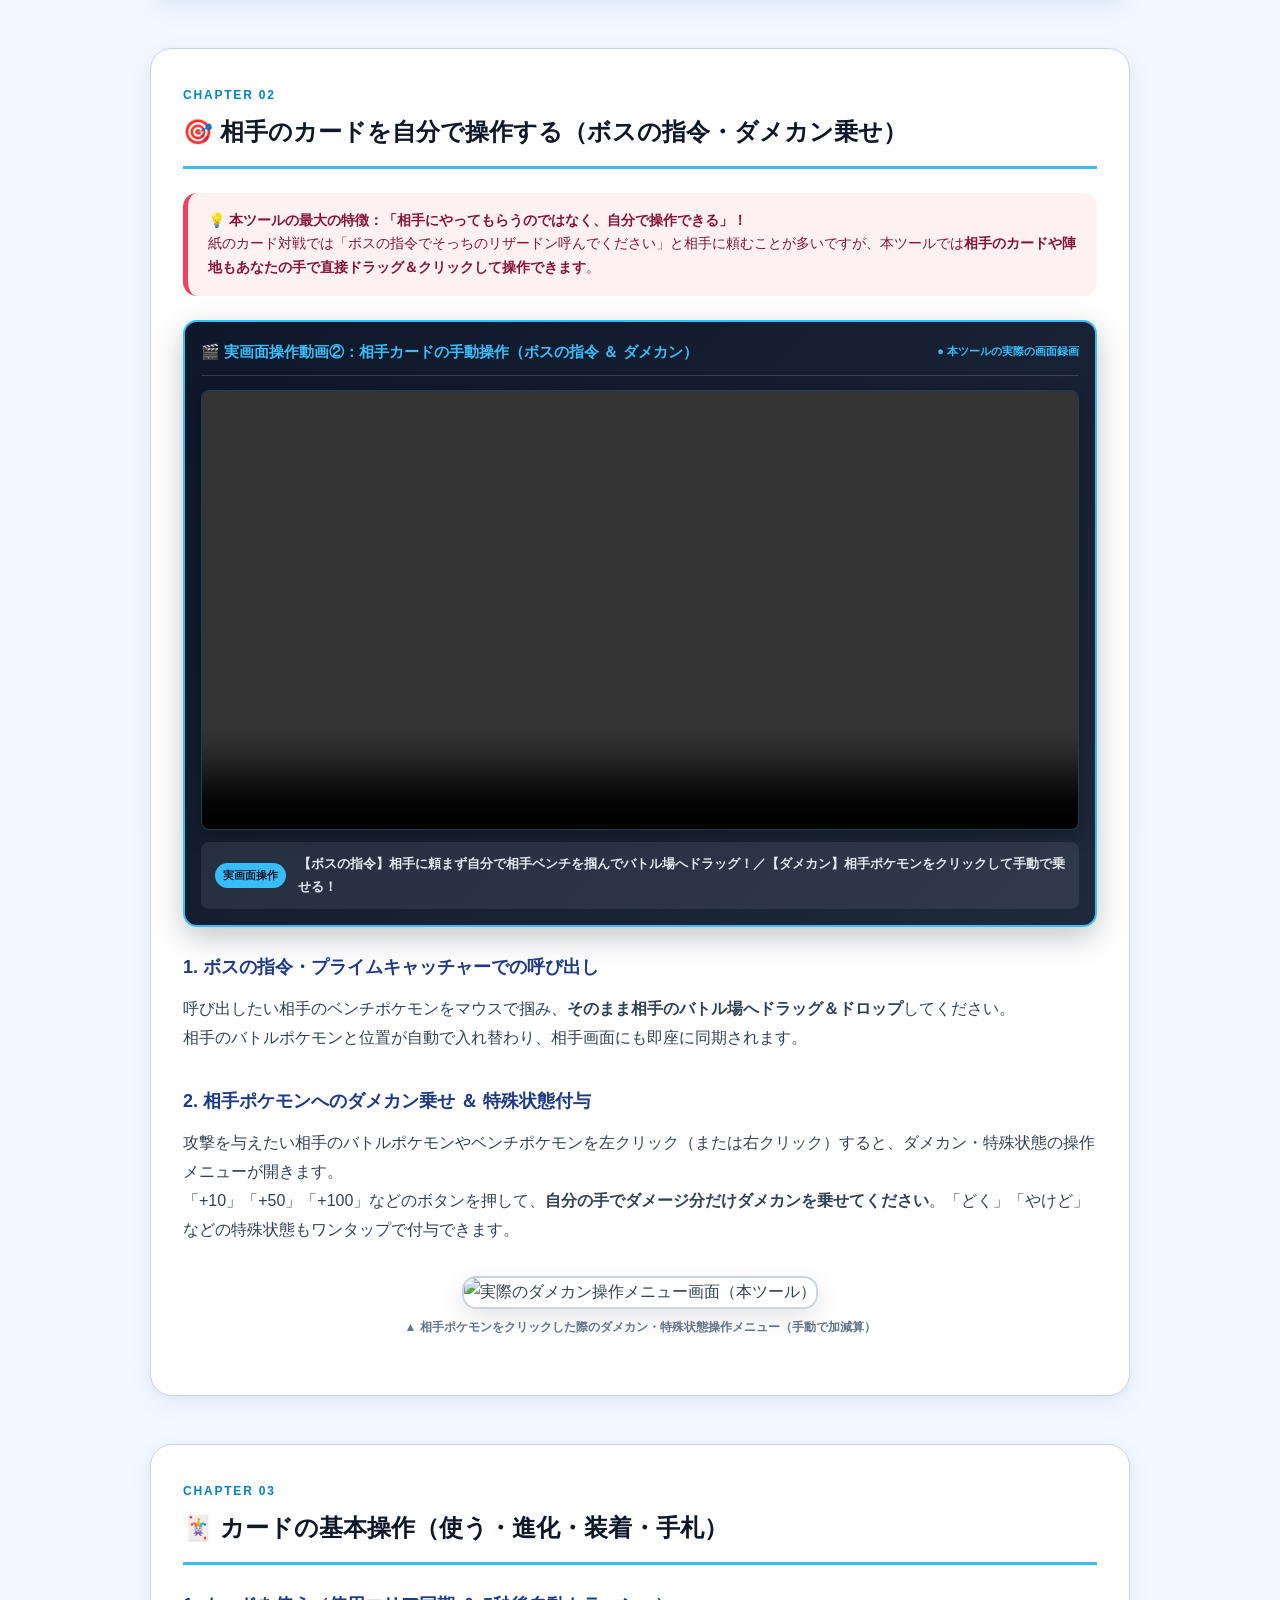
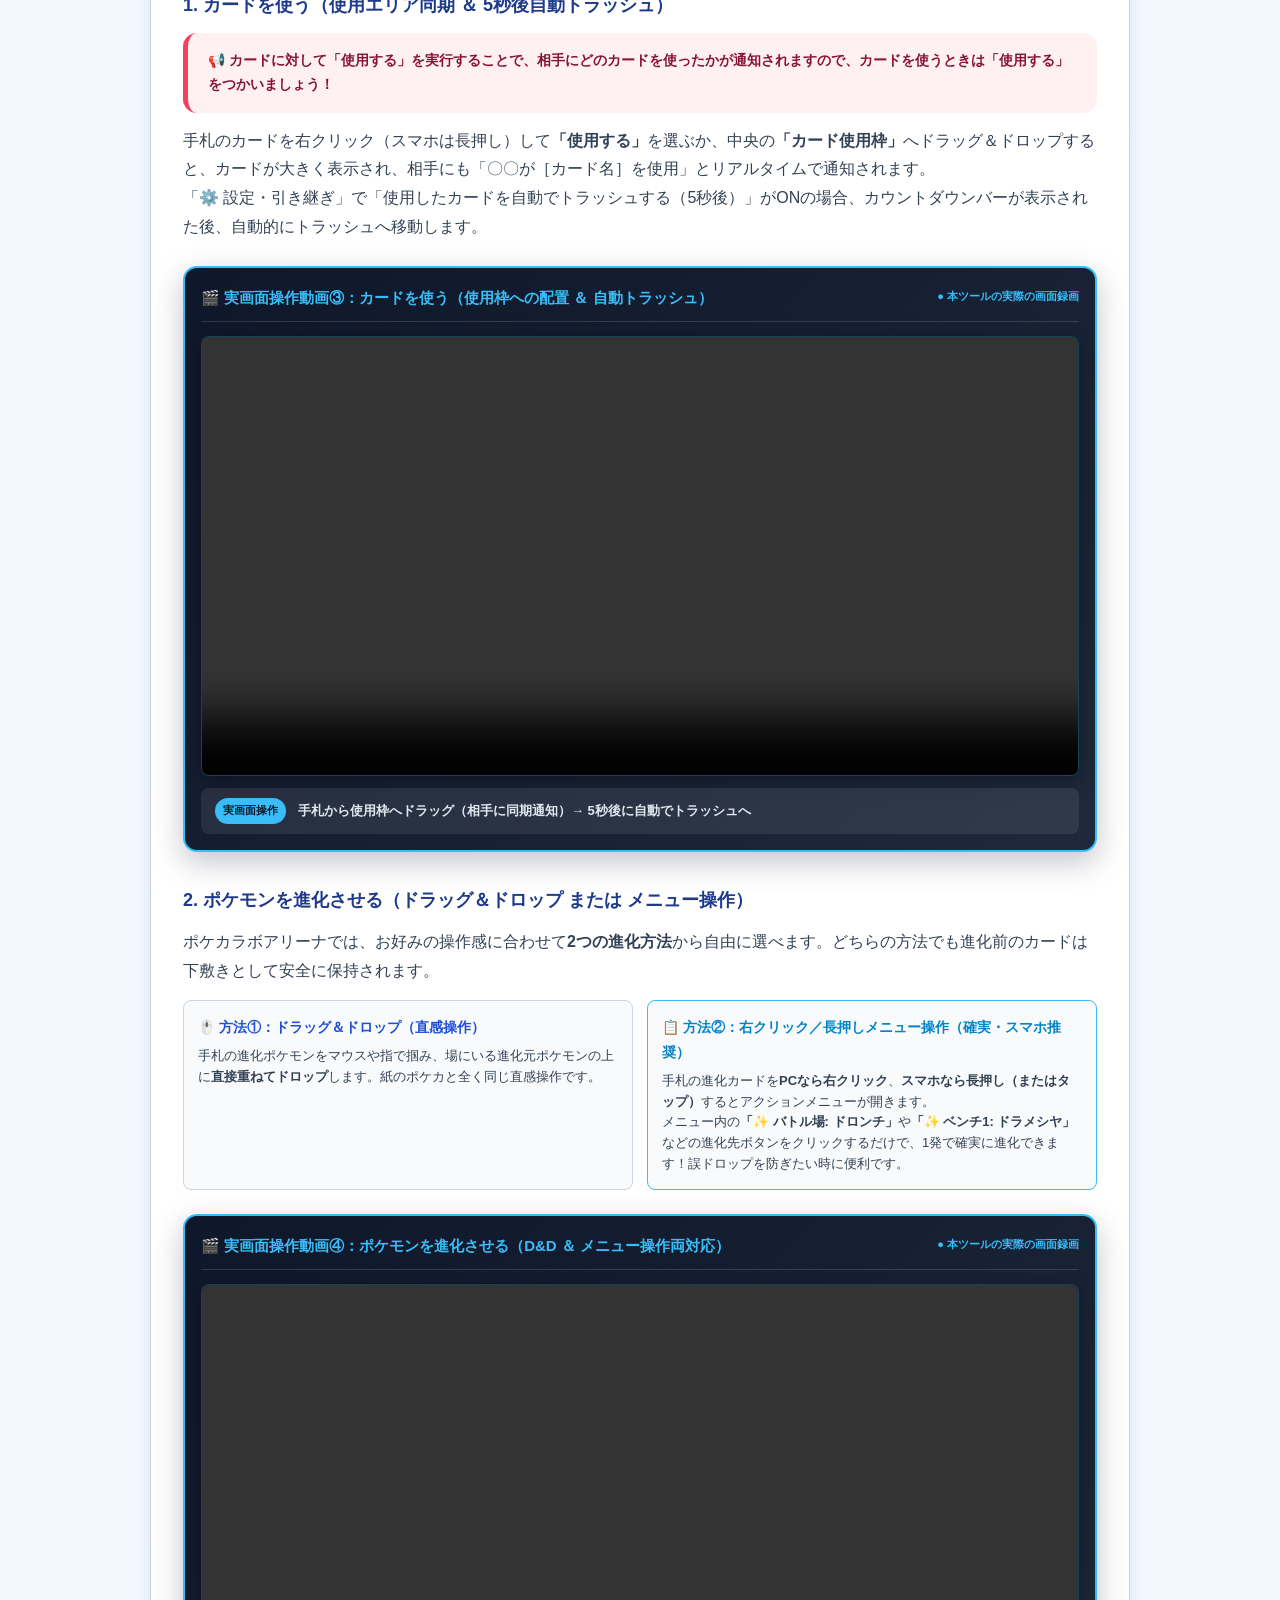
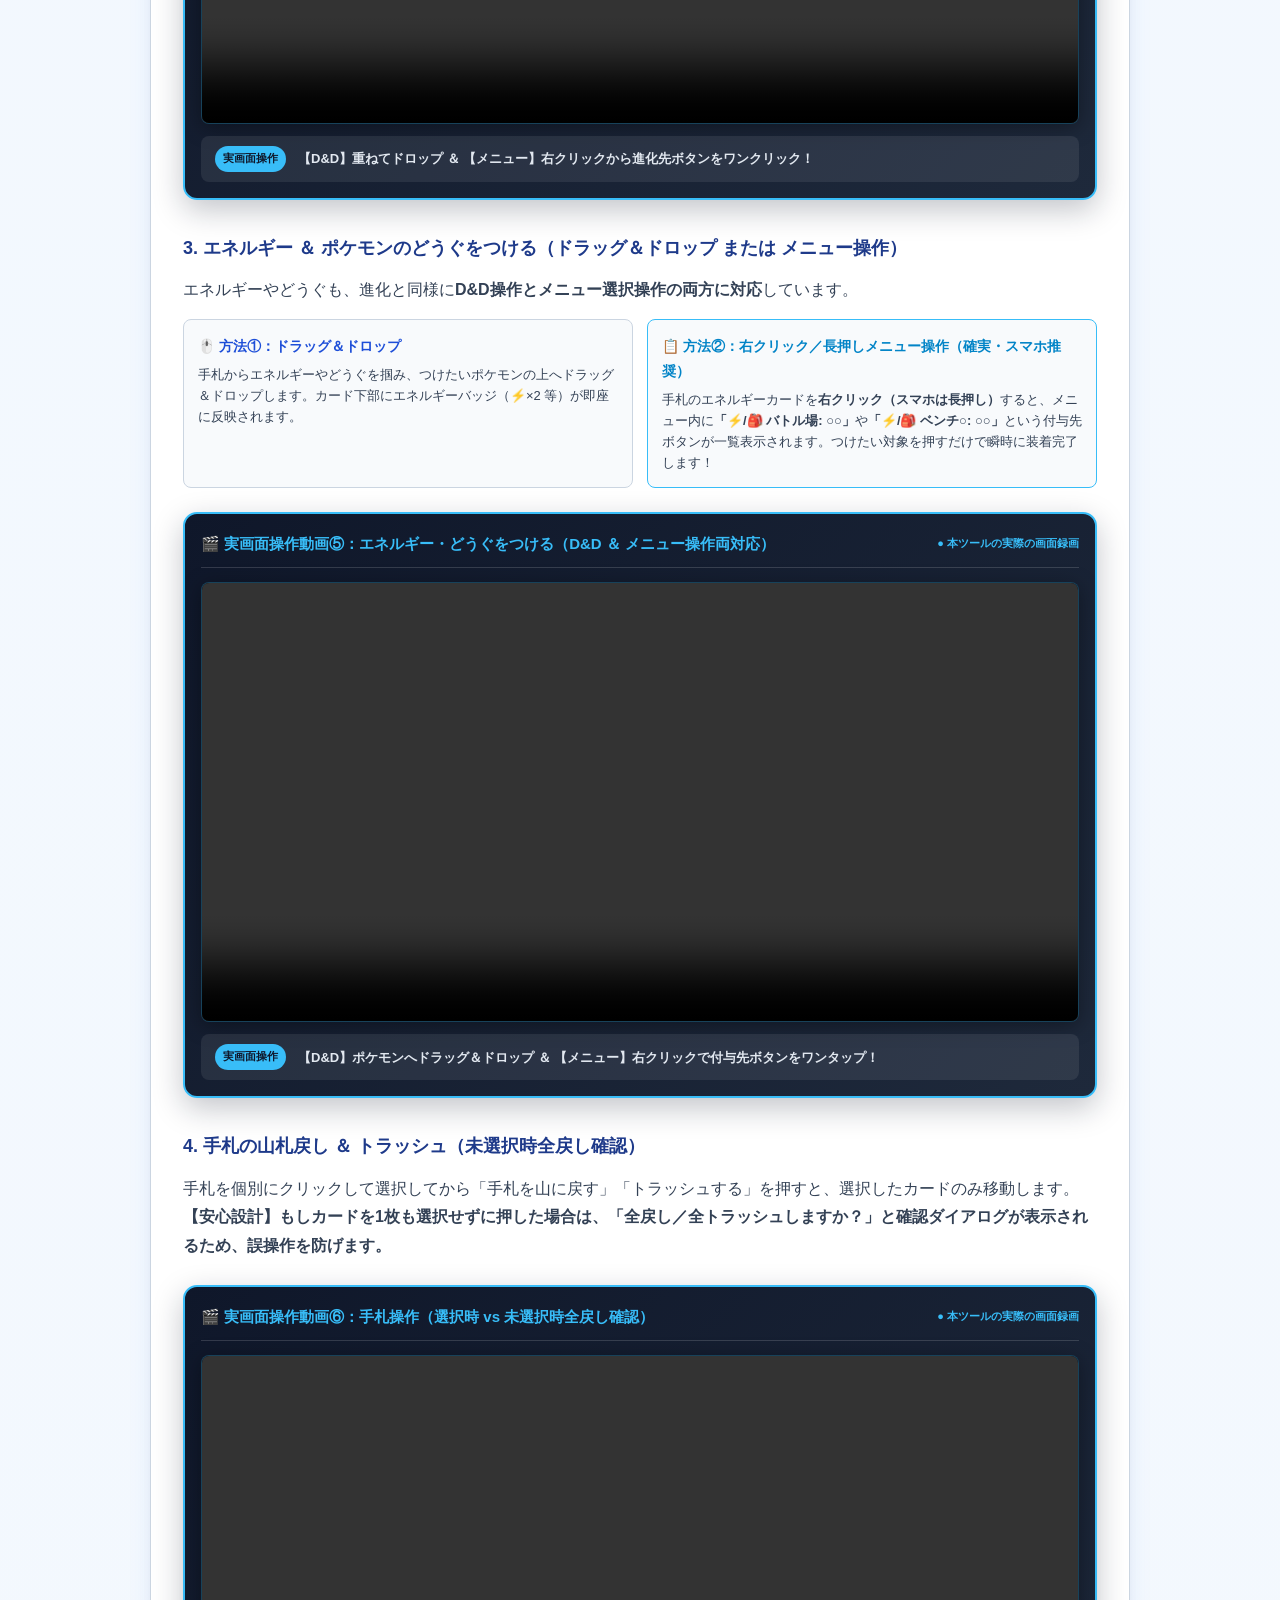
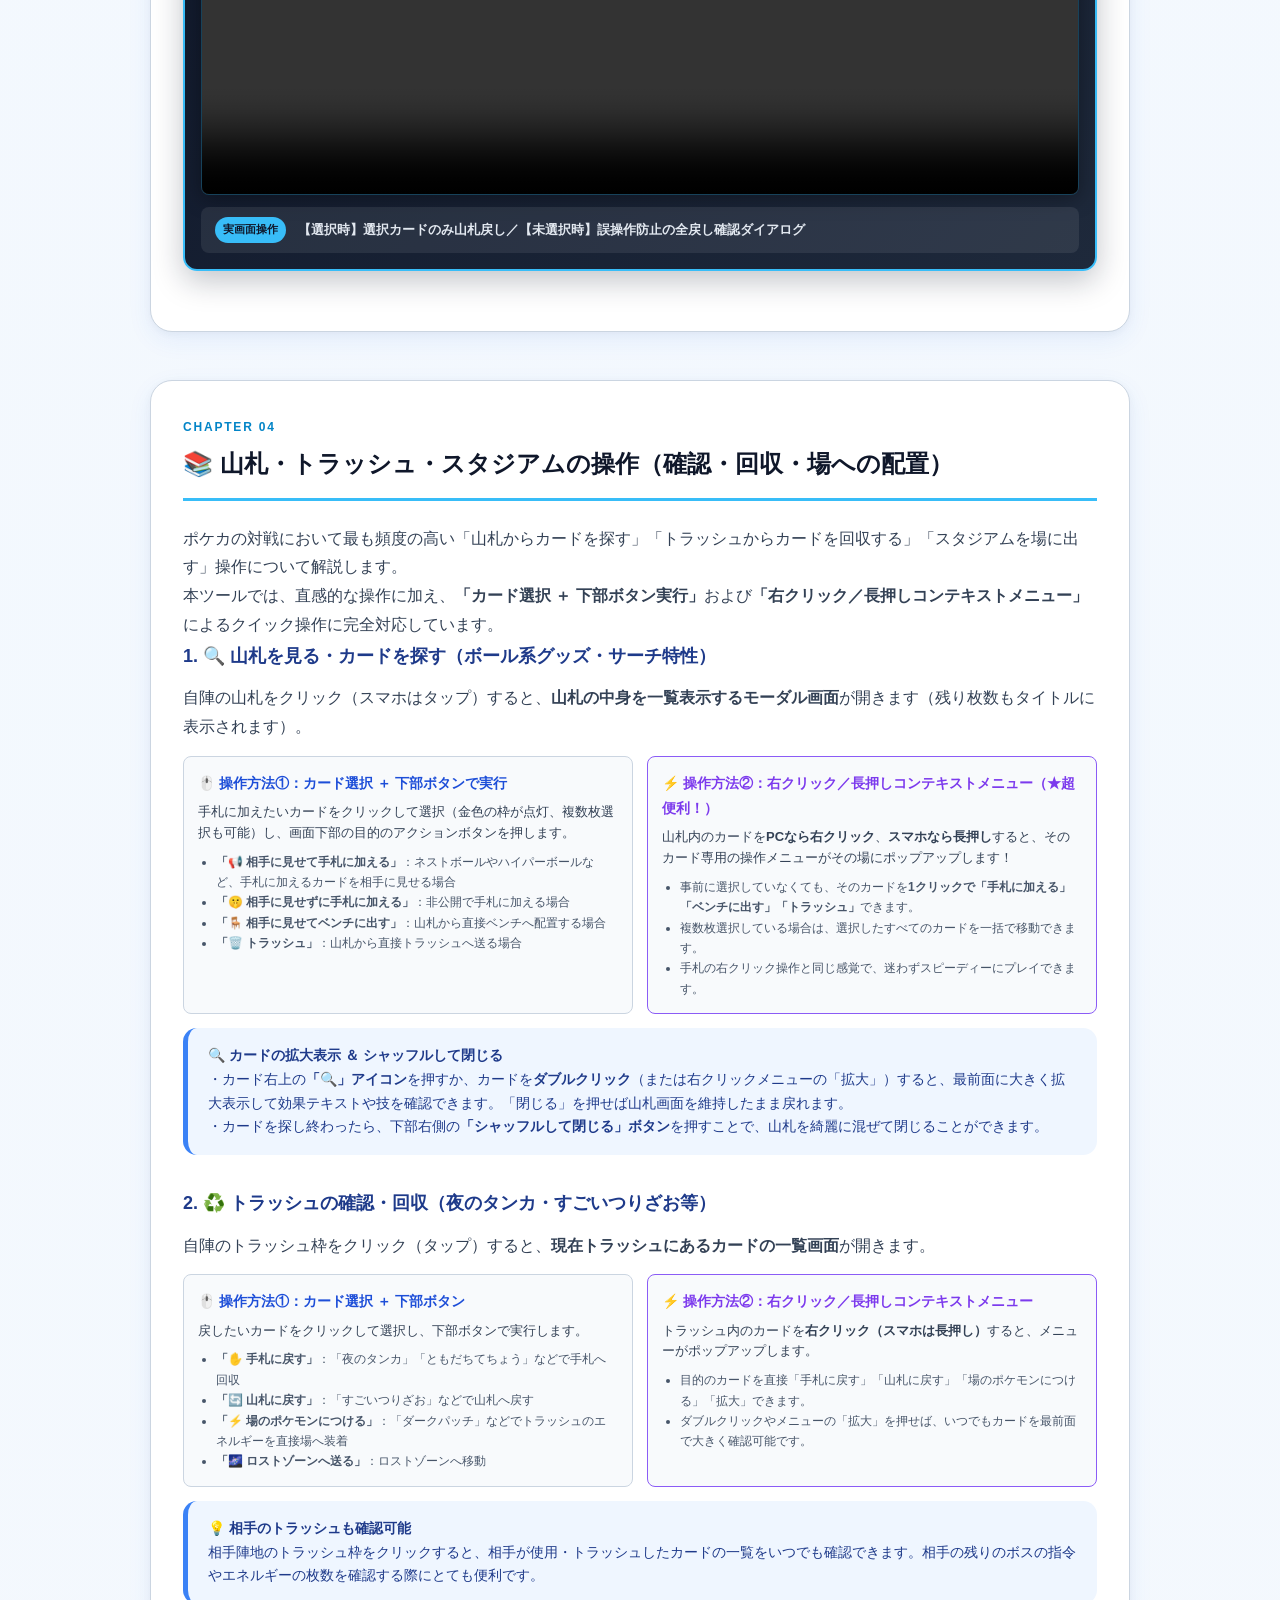
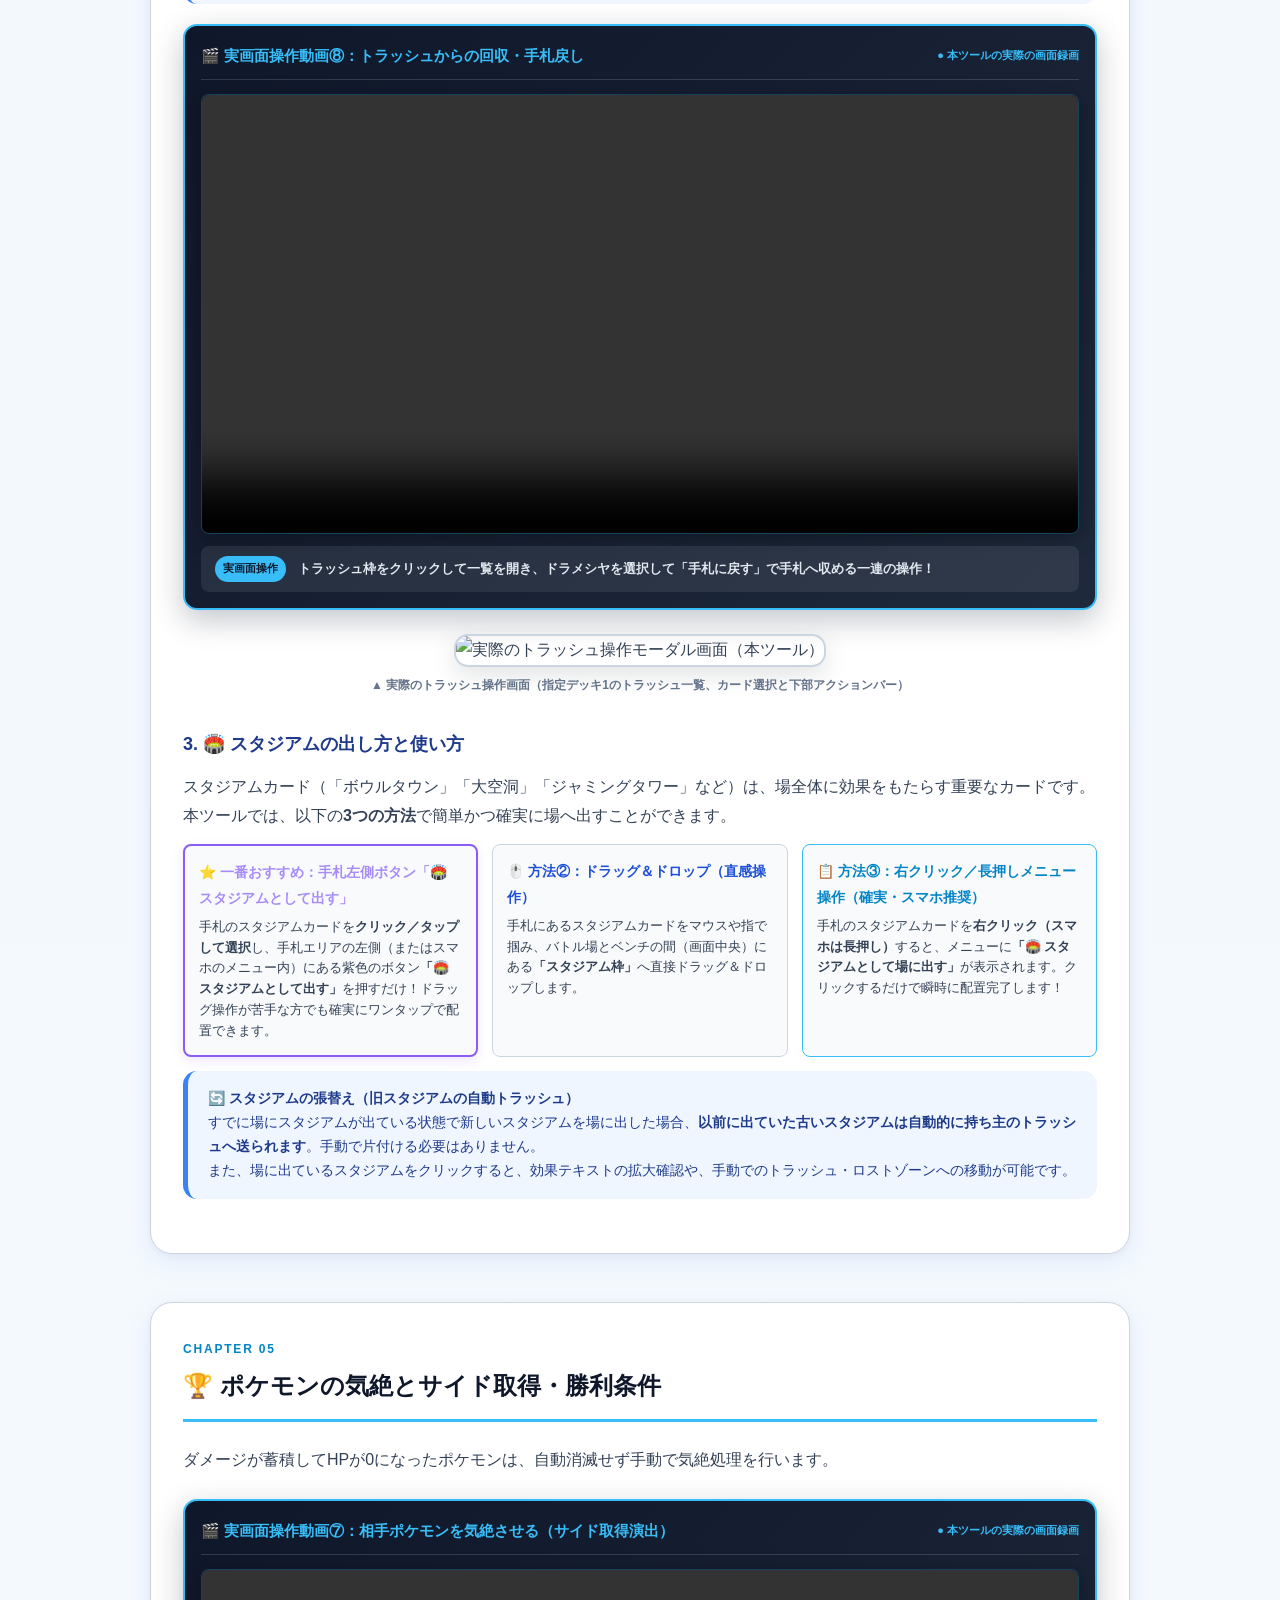
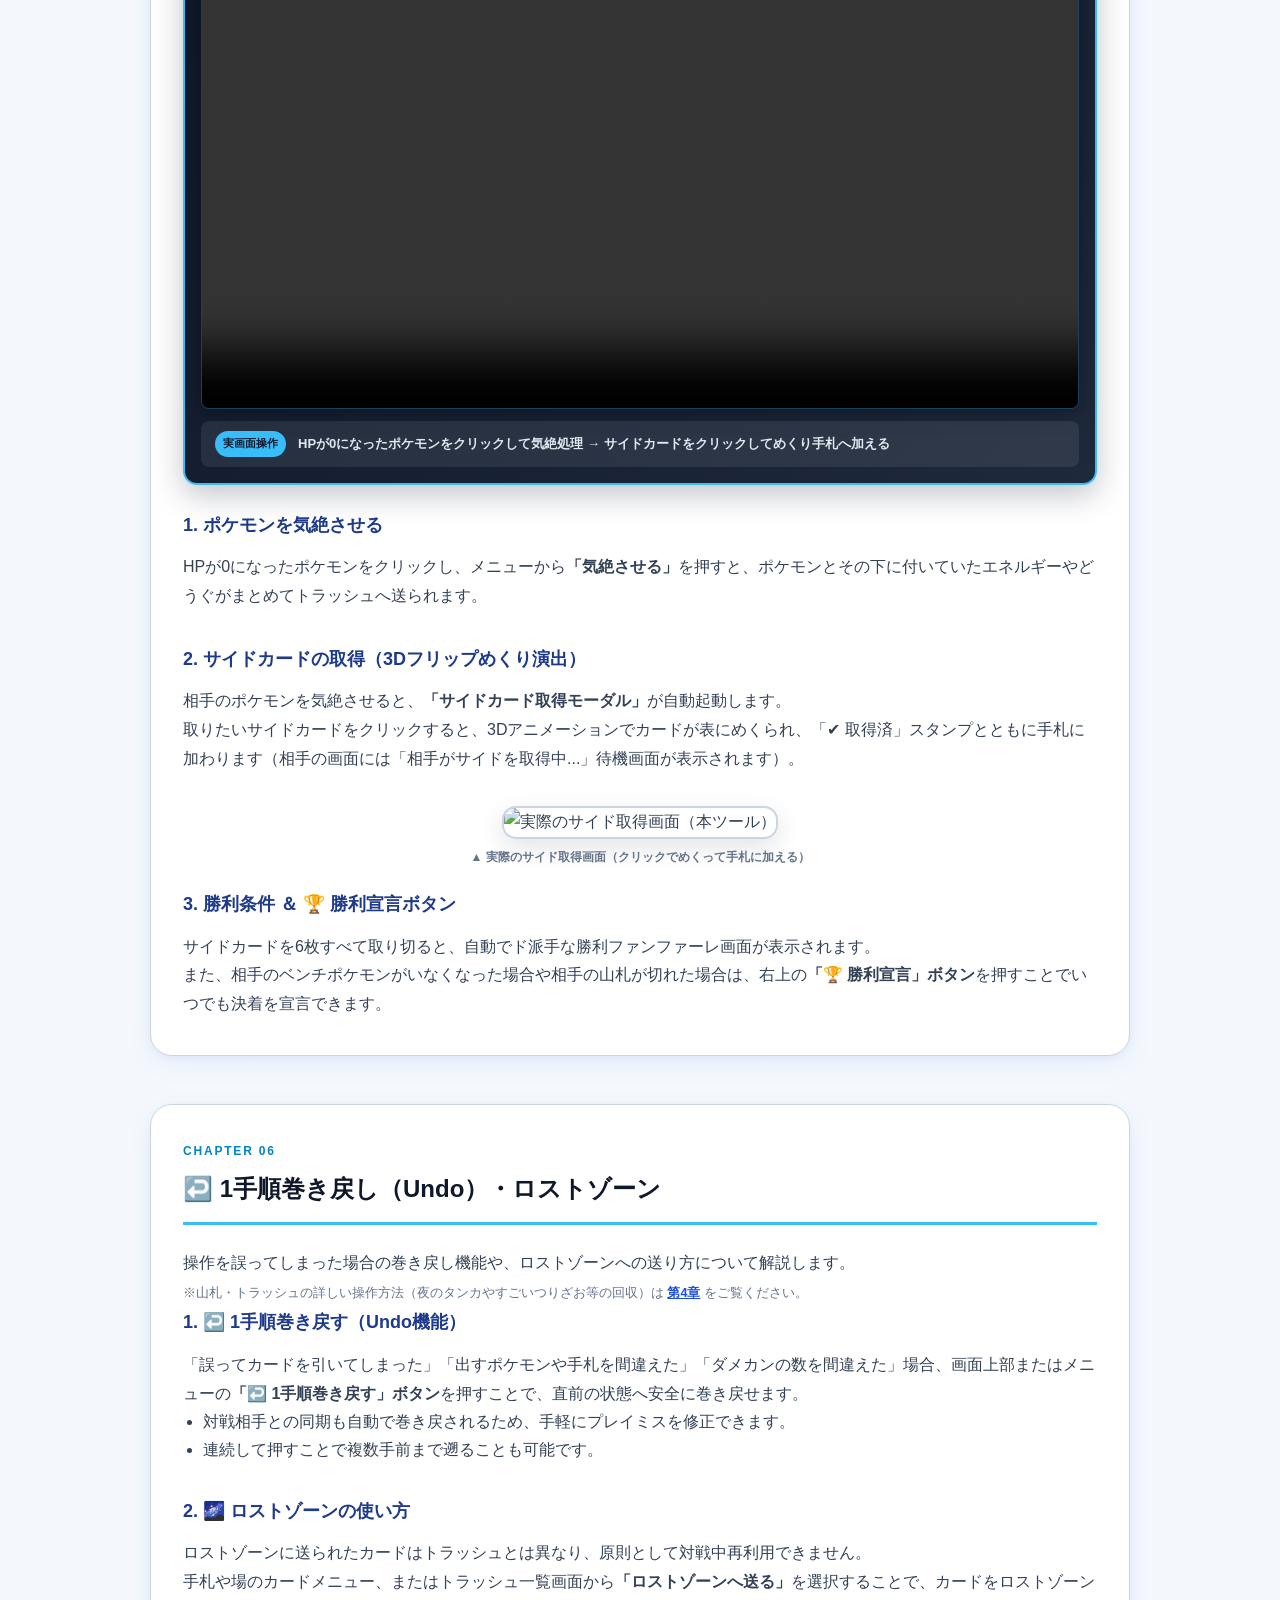
==== commit 9315517f: "feat: 観戦者モード（フェーズ1: リアルタイム盤面同期＆手札非公開＆チャット参加）を実装" ====
--- a/src/manual/index.html
+++ b/src/manual/index.html
@@ -261,6 +261,16 @@
           </div>
         </div>
 
+        <!-- 👁️ 観戦者モードについて -->
+        <div class="callout callout-tip" style="margin-top:18px; border-left:4px solid #38bdf8; background:#f0f9ff;">
+          <b style="color:#0284c7; font-size:15px;">👁️ 観戦者モード（マッチング済み対戦のリアルタイム観戦）</b><br>
+          ・すでに2名が対戦中のルーム番号を入力して「ルームに入る」を押すと、<b>「このルームIDはすでにマッチング済みです。観戦しますか？」</b>という確認画面が表示されます。<br>
+          ・「OK」を押すと、対戦中のオーナー（ホスト）に観戦リクエストが届きます。オーナーが「許可する」を押すと、リアルタイムに盤面を観戦できるようになります（拒否された場合はロビーへ戻ります）。<br>
+          ・<b>【安心の手札非公開】</b>：対戦者双方の手札カードの中身は見えず、スリーブ裏面として枚数のみ表示されるため、フェアで安全に観戦できます。<br>
+          ・<b>【対戦チャット参加】</b>：観戦者も対戦チャットに最初から参加可能で、応援やコメントを送ることができます！<br>
+          ・<b>【観戦終了】</b>：画面上部の「🚪 観戦終了」ボタンで、いつでも安全にロビーに戻れます。
+        </div>
+
         <!-- 💡 接続のヒント -->
         <div class="callout callout-note" style="margin-top:18px;">
           <b>💡 接続がうまくいかない場合のチェックポイント</b><br>
@@ -1303,6 +1313,11 @@
           </thead>
           <tbody>
             <tr>
+              <td><span class="version-badge" style="background:#0284c7;">Ver 1.5</span></td>
+              <td class="version-date">2026-11-02</td>
+              <td><b>👁️ 観戦者モード（盤面リアルタイム同期＆チャット参加）の追加</b>（マッチング済み対戦への観戦参加申請・オーナー承認制フロー、対戦者双方の手札完全非公開による公正な観戦、リアルタイム盤面同期、観戦者用ステータスバー＆ワンクリック退室機能、観戦者によるチャット参加に対応）。</td>
+            </tr>
+            <tr>
               <td><span class="version-badge" style="background:#2563eb;">Ver 1.4</span></td>
               <td class="version-date">2026-10-29</td>
               <td><b>📊 対戦成績レコード ＆ ⚙️ 設定・端末間データ引き継ぎ機能の追加・第10章「設定について」新設</b>（ロビーでのデッキ別対戦成績確認［全デッキ通算成績・デッキ60枚一覧画像・対戦相手のポケモン別勝敗集計・選択デッキ別リセット］、6桁コードによるPC⇔スマホ間のデータ引き継ぎ、読み込みデッキの先頭ポケモン名付き自動保存、および設定メニューの全項目を初心者向けにやさしく解説する「第10章：設定について」を追加）。</td>
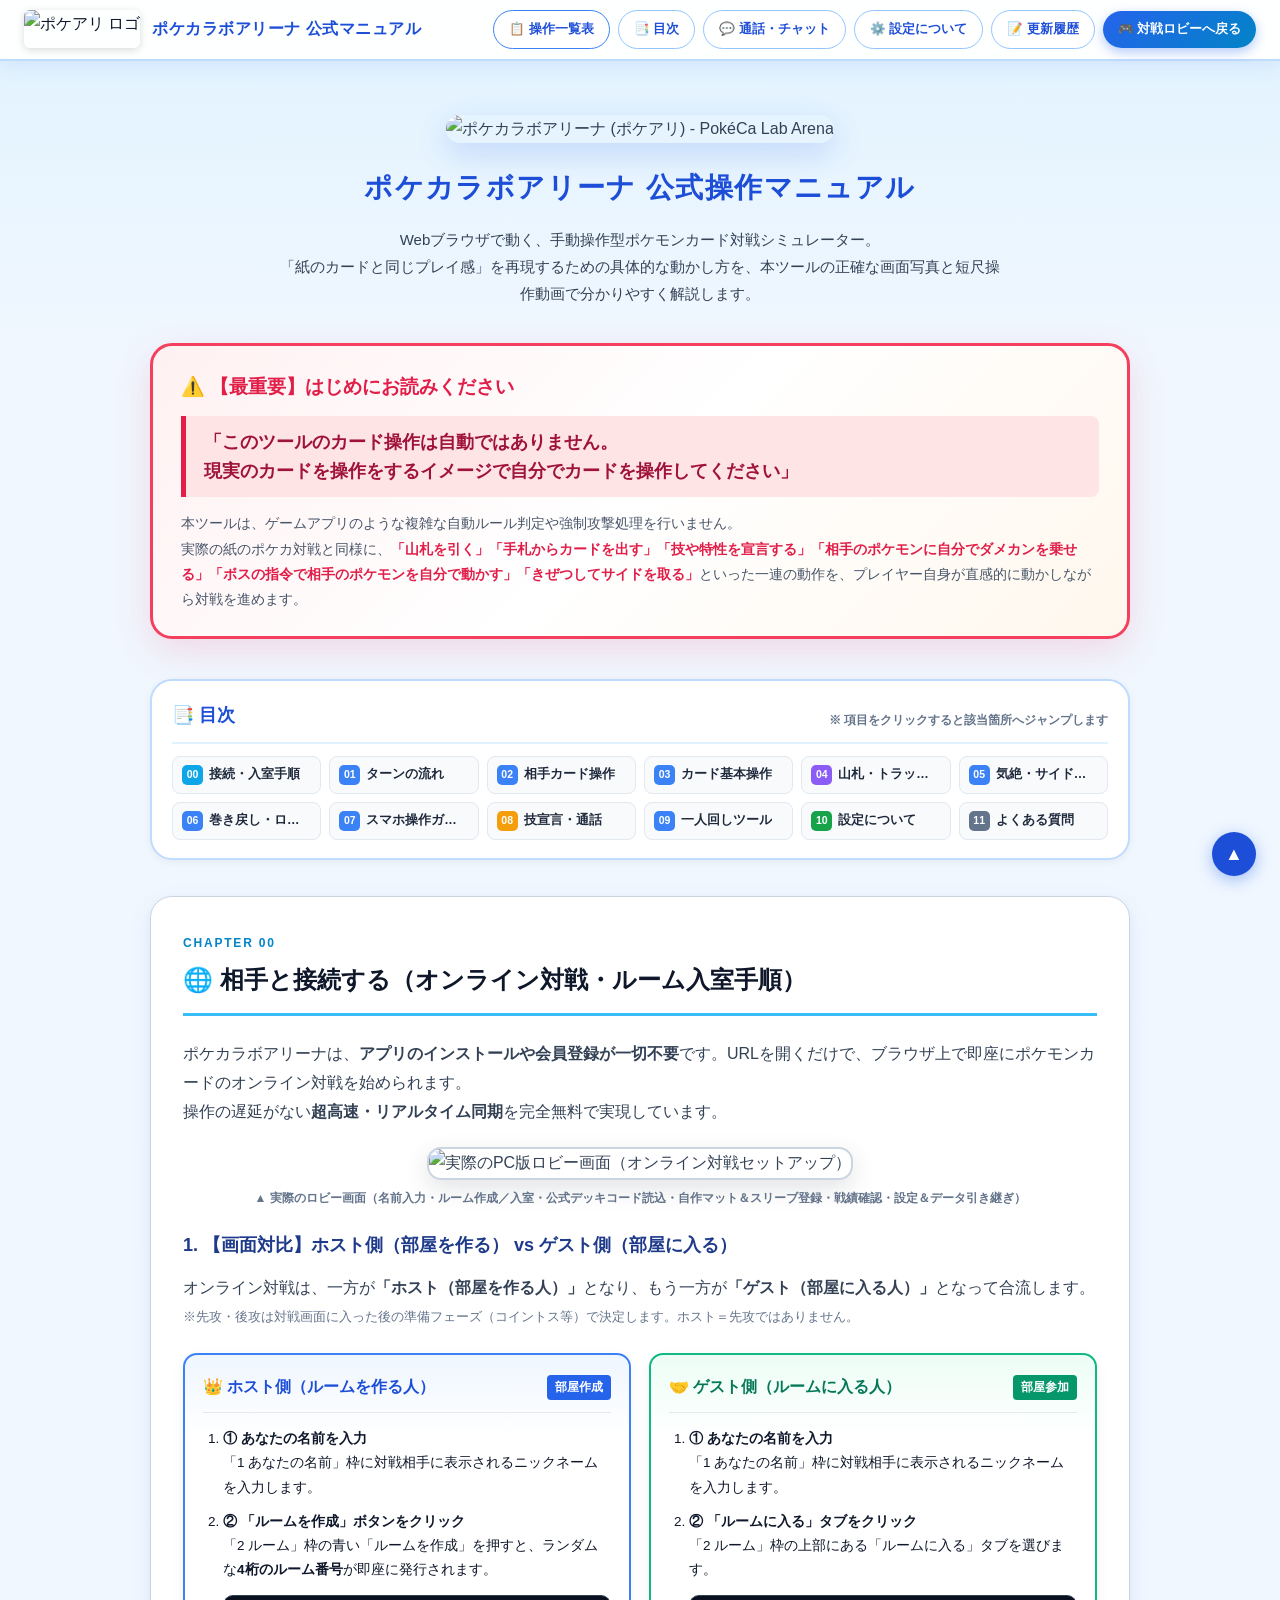
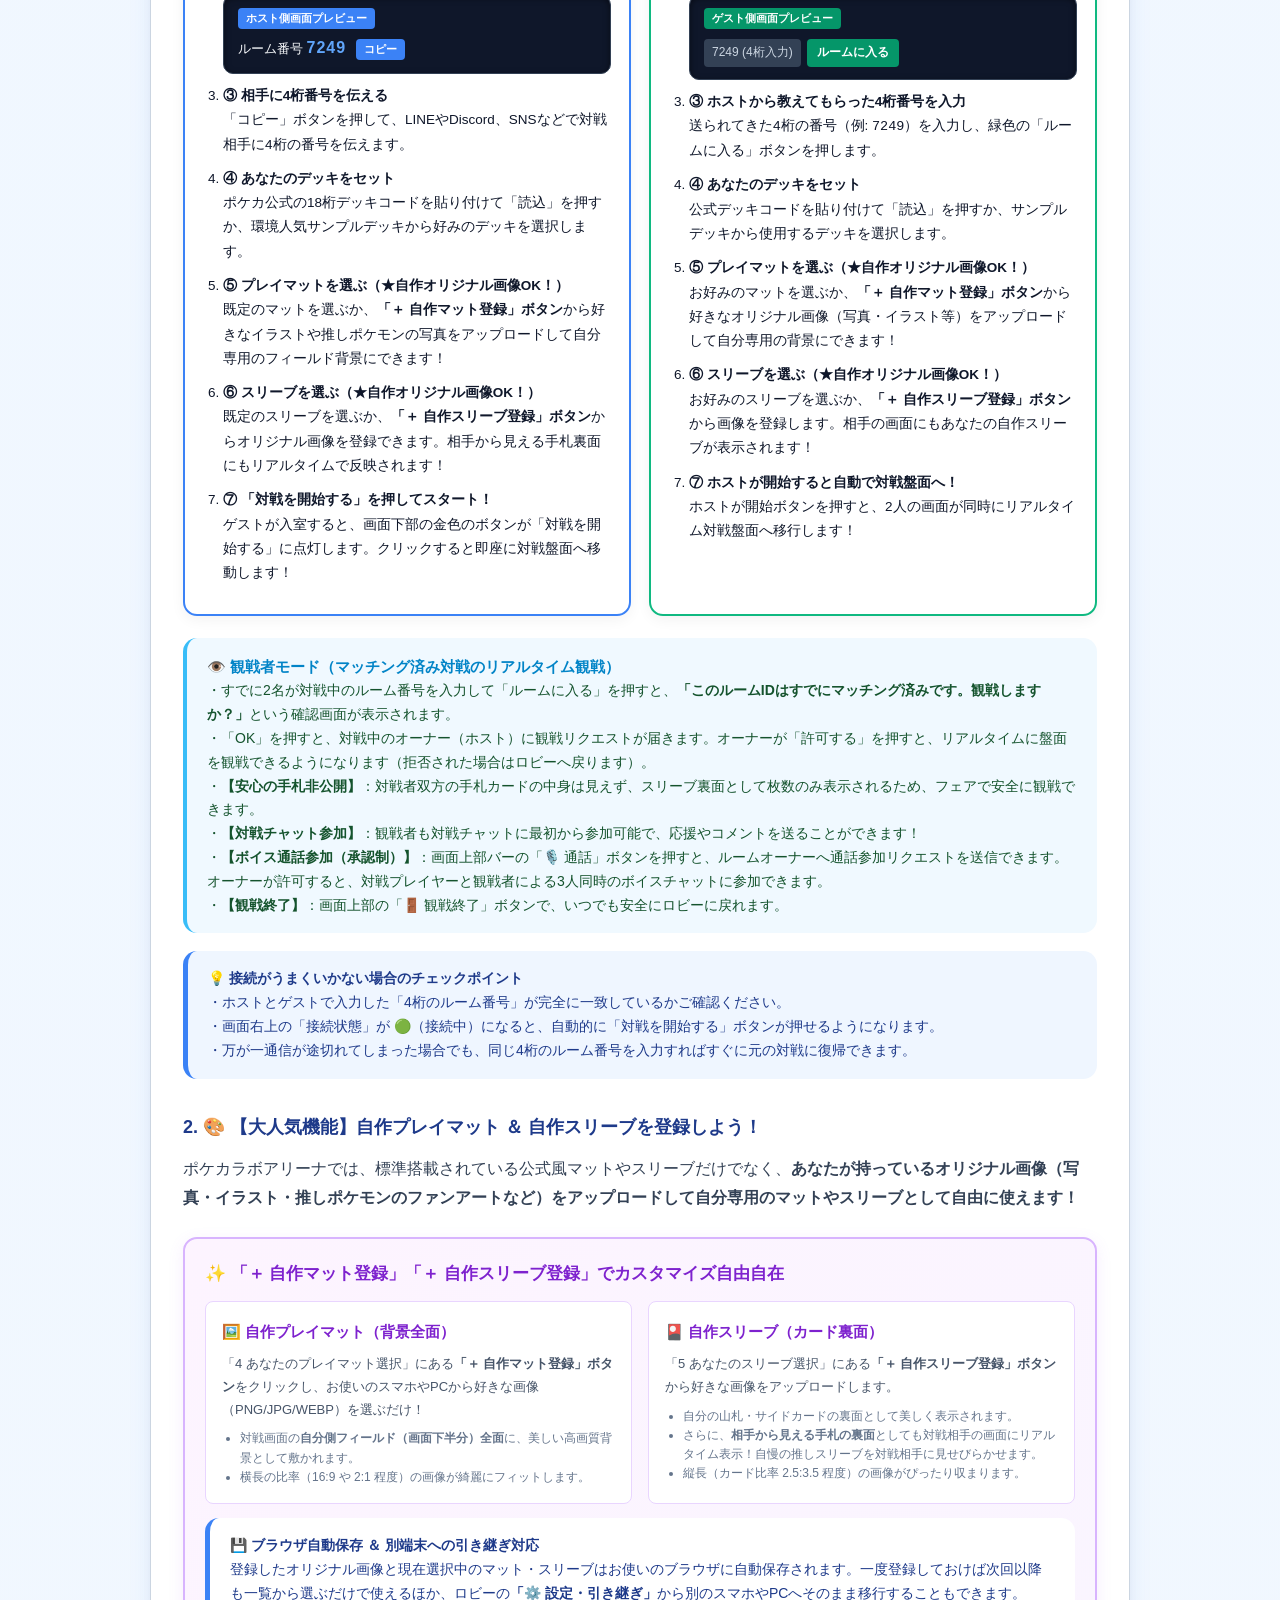
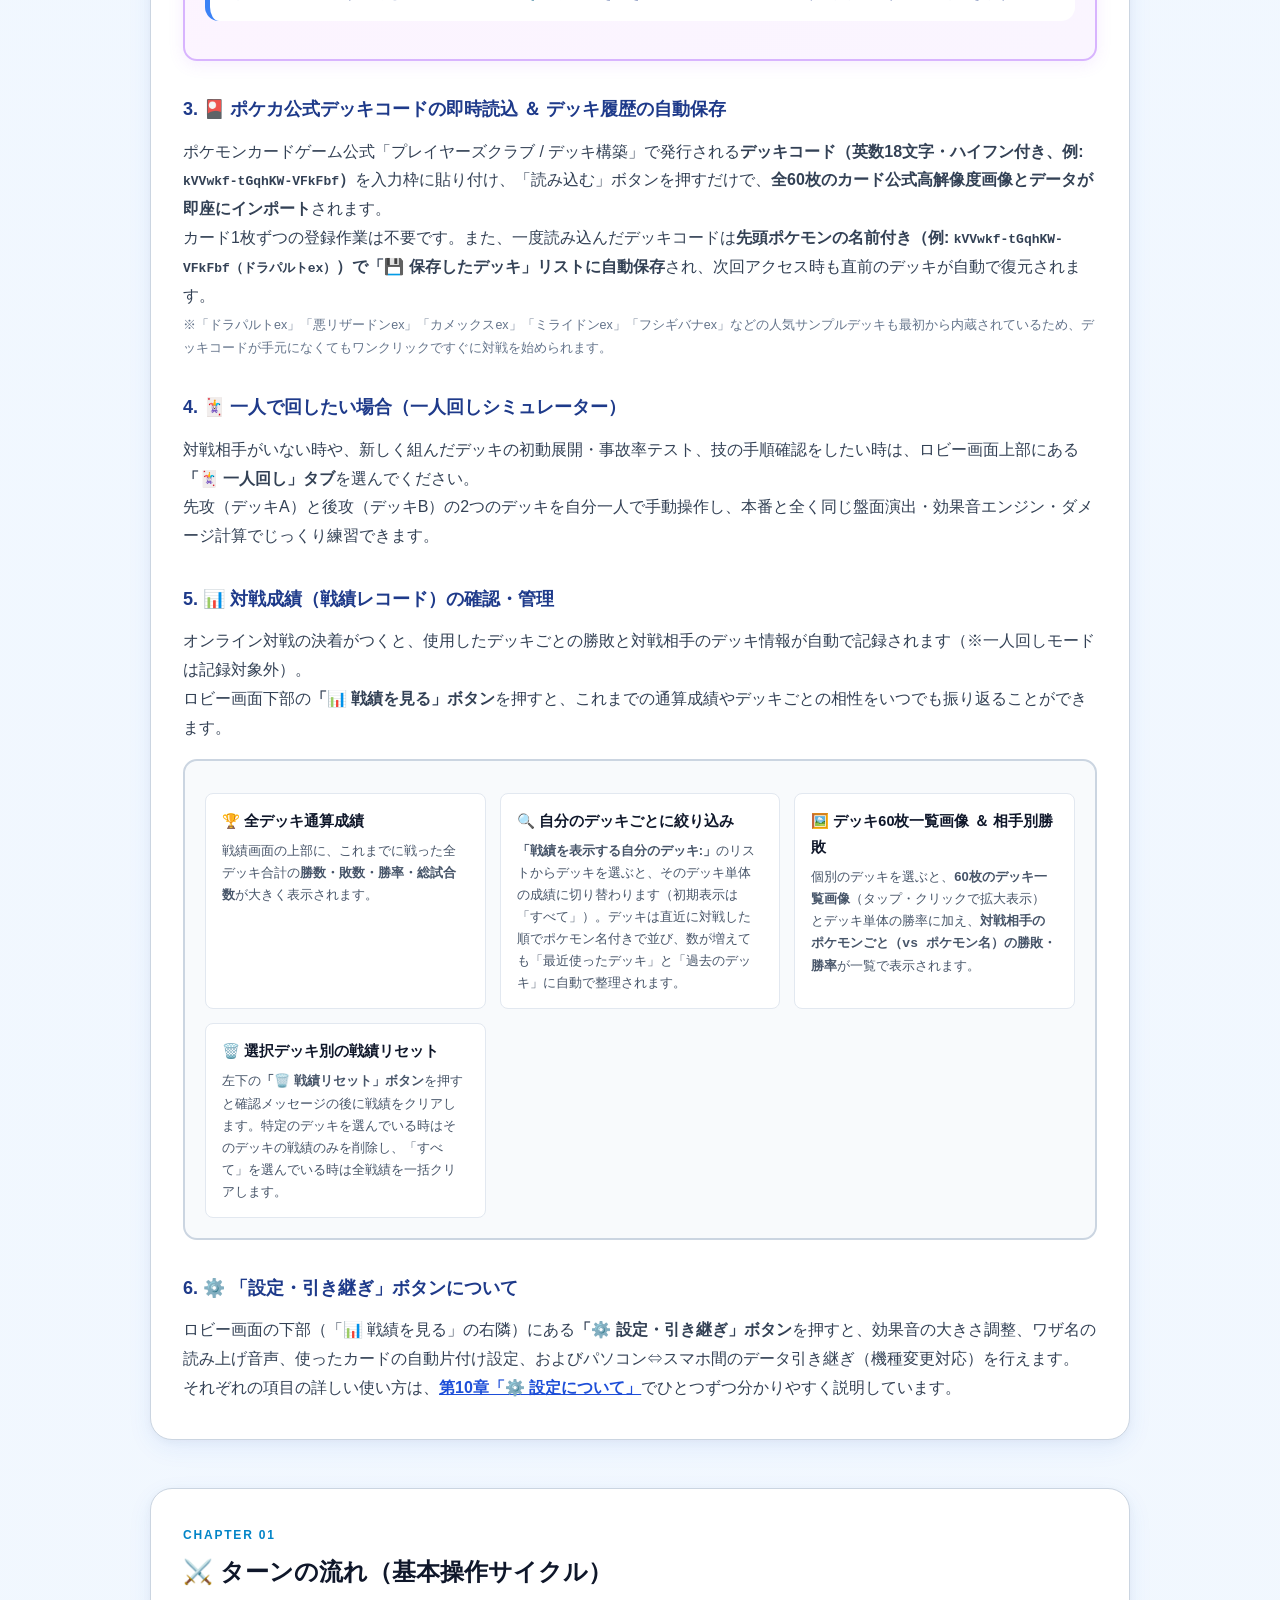
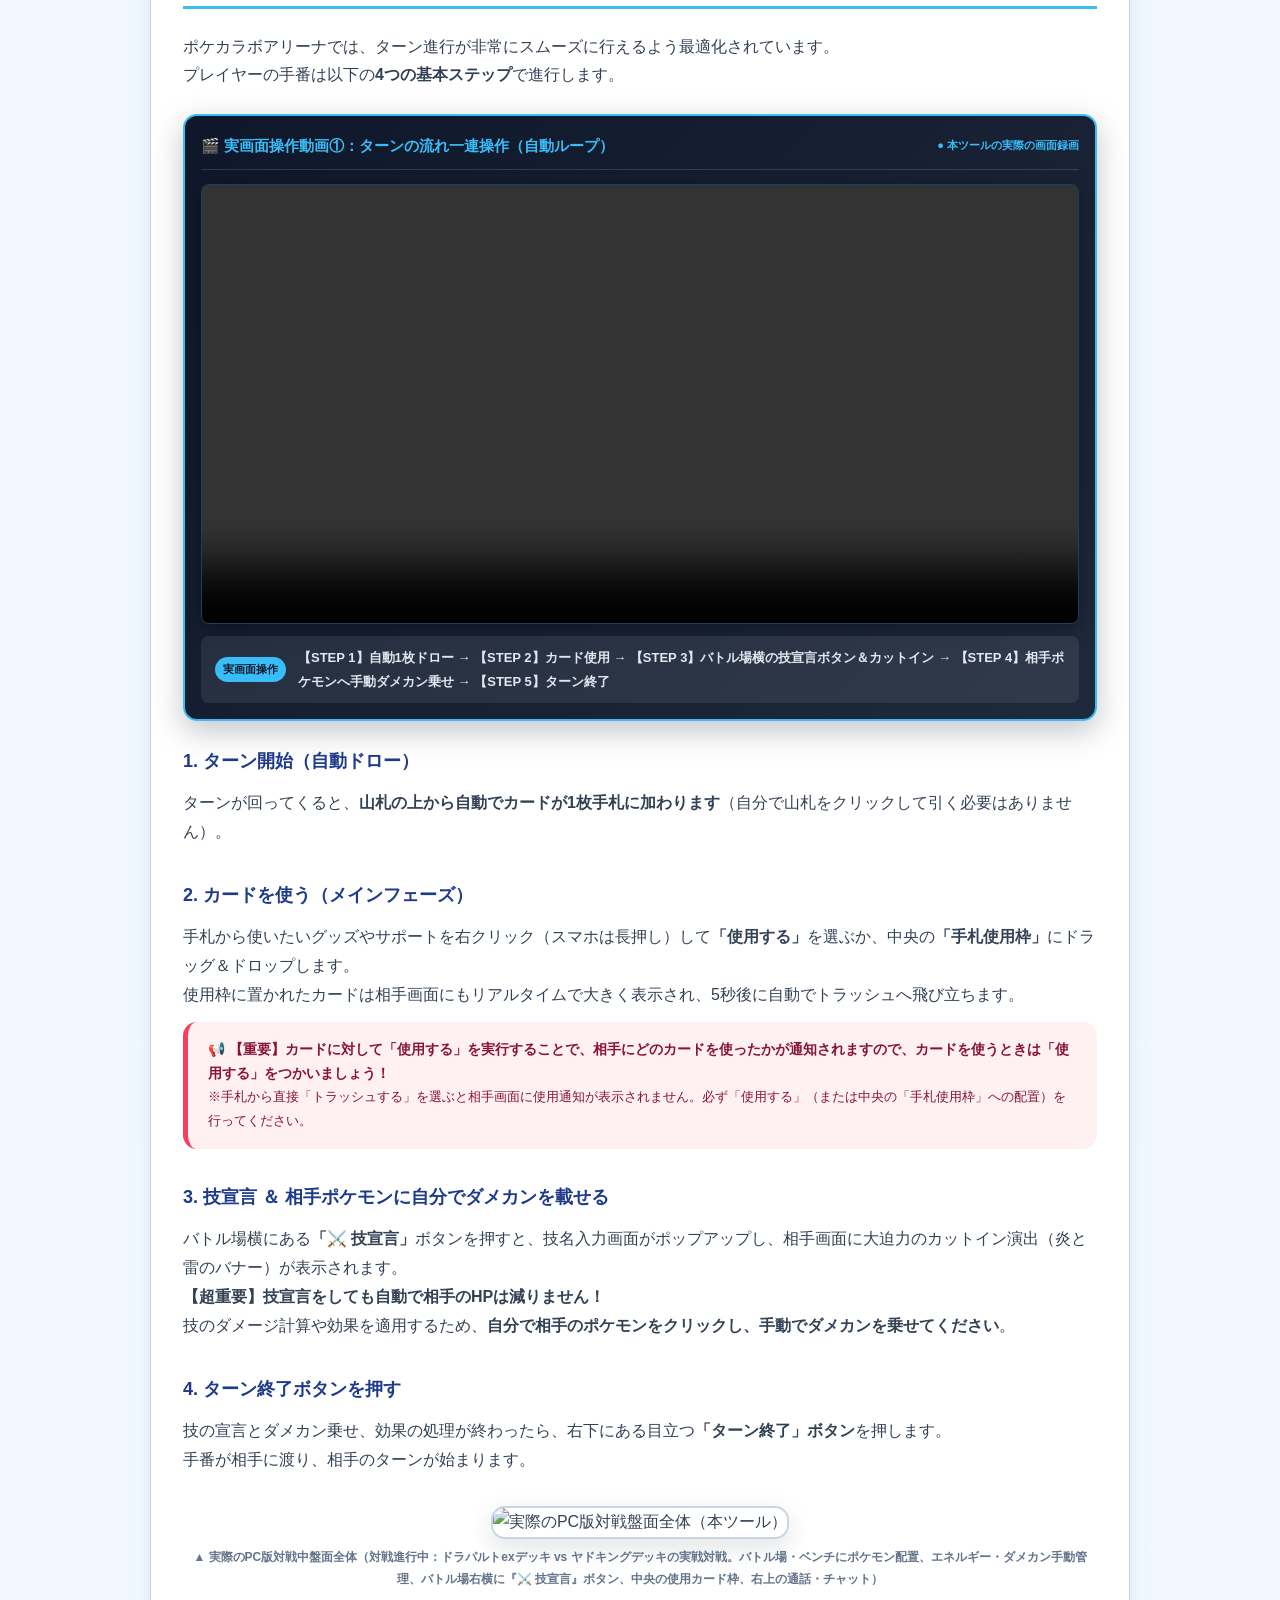
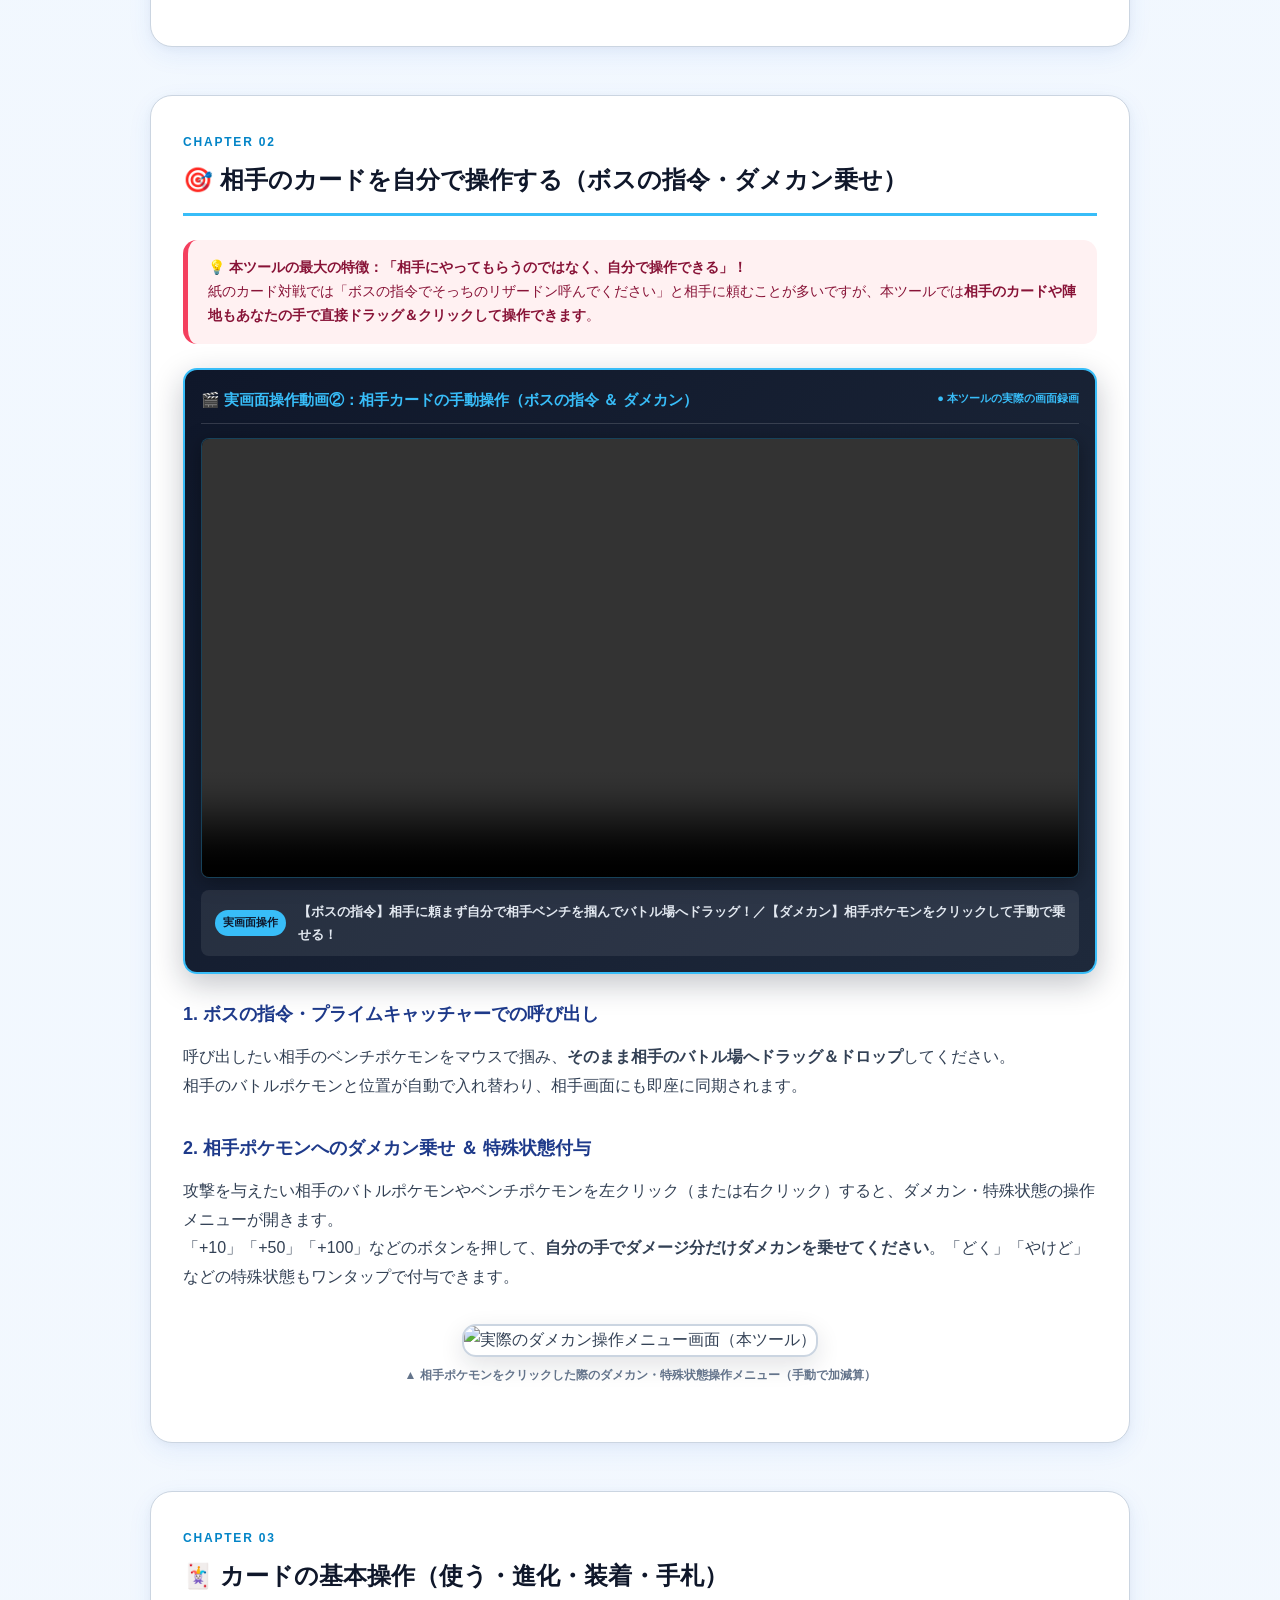
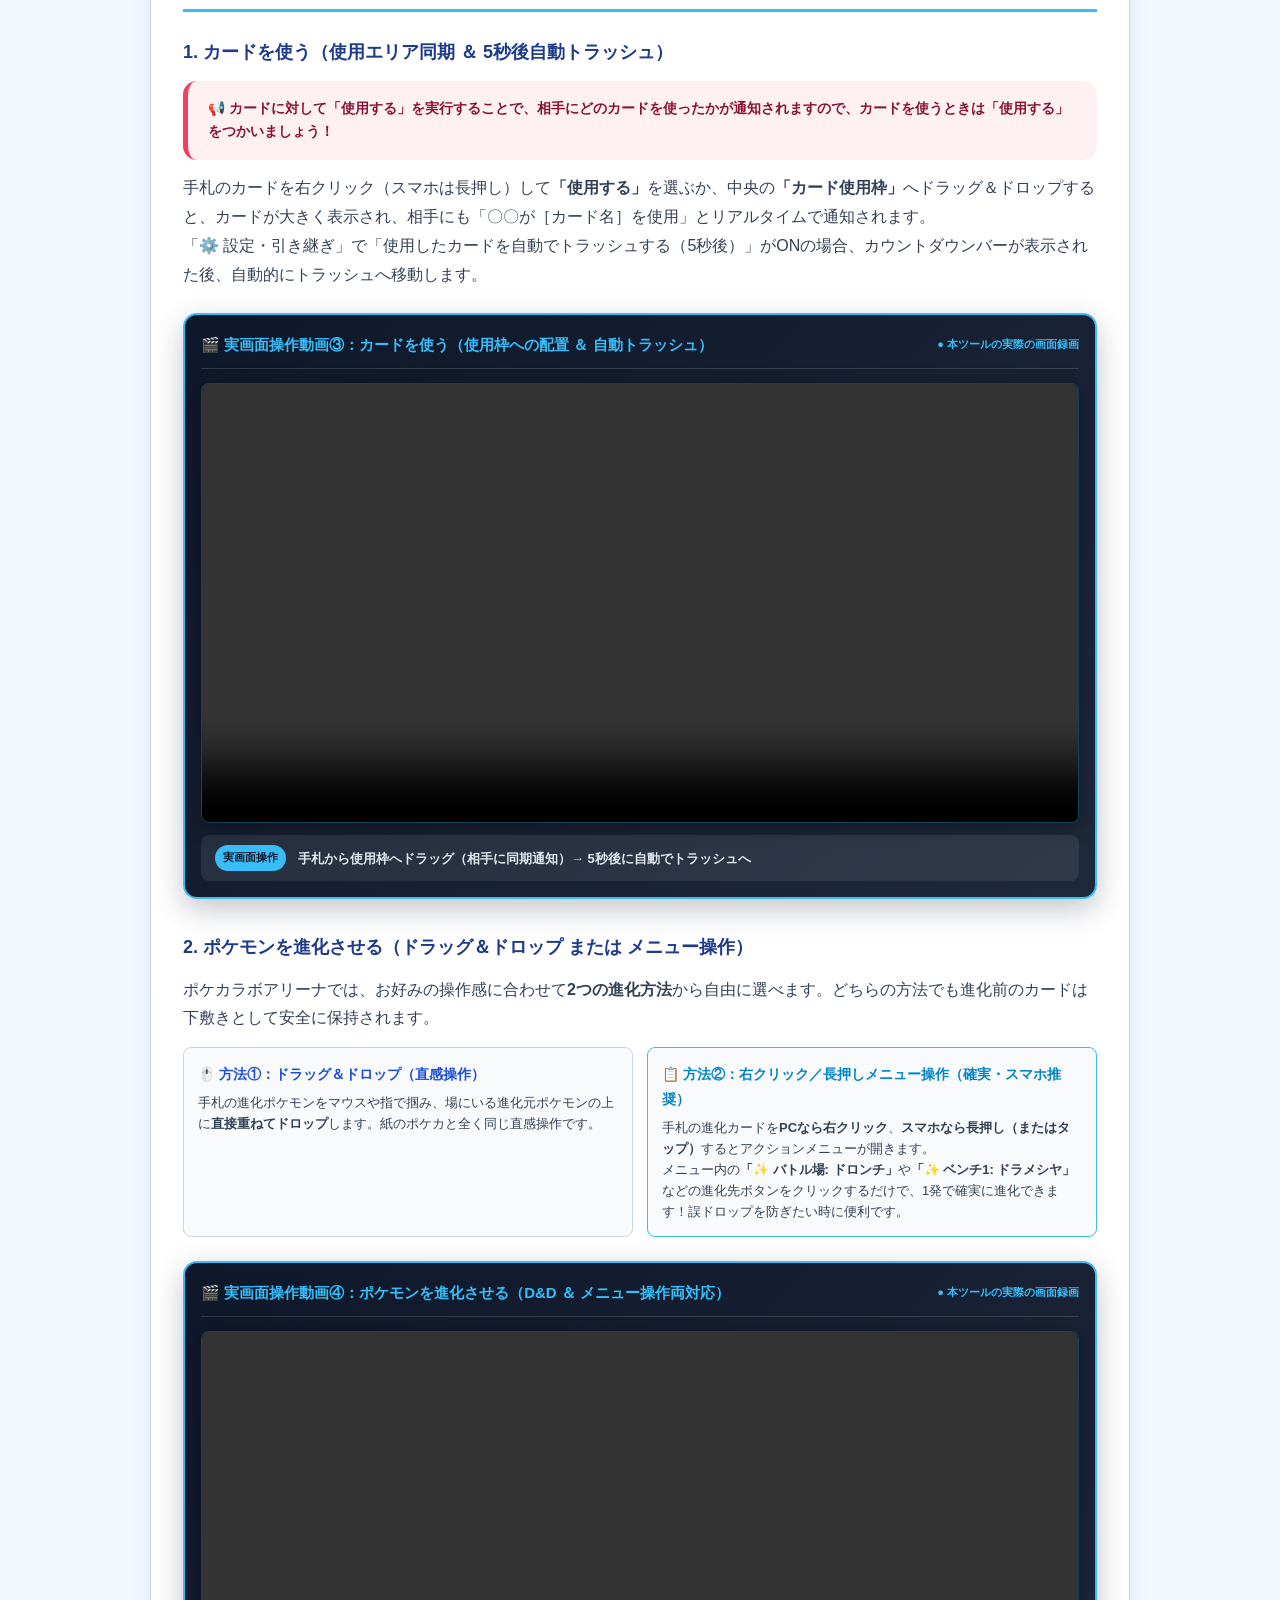
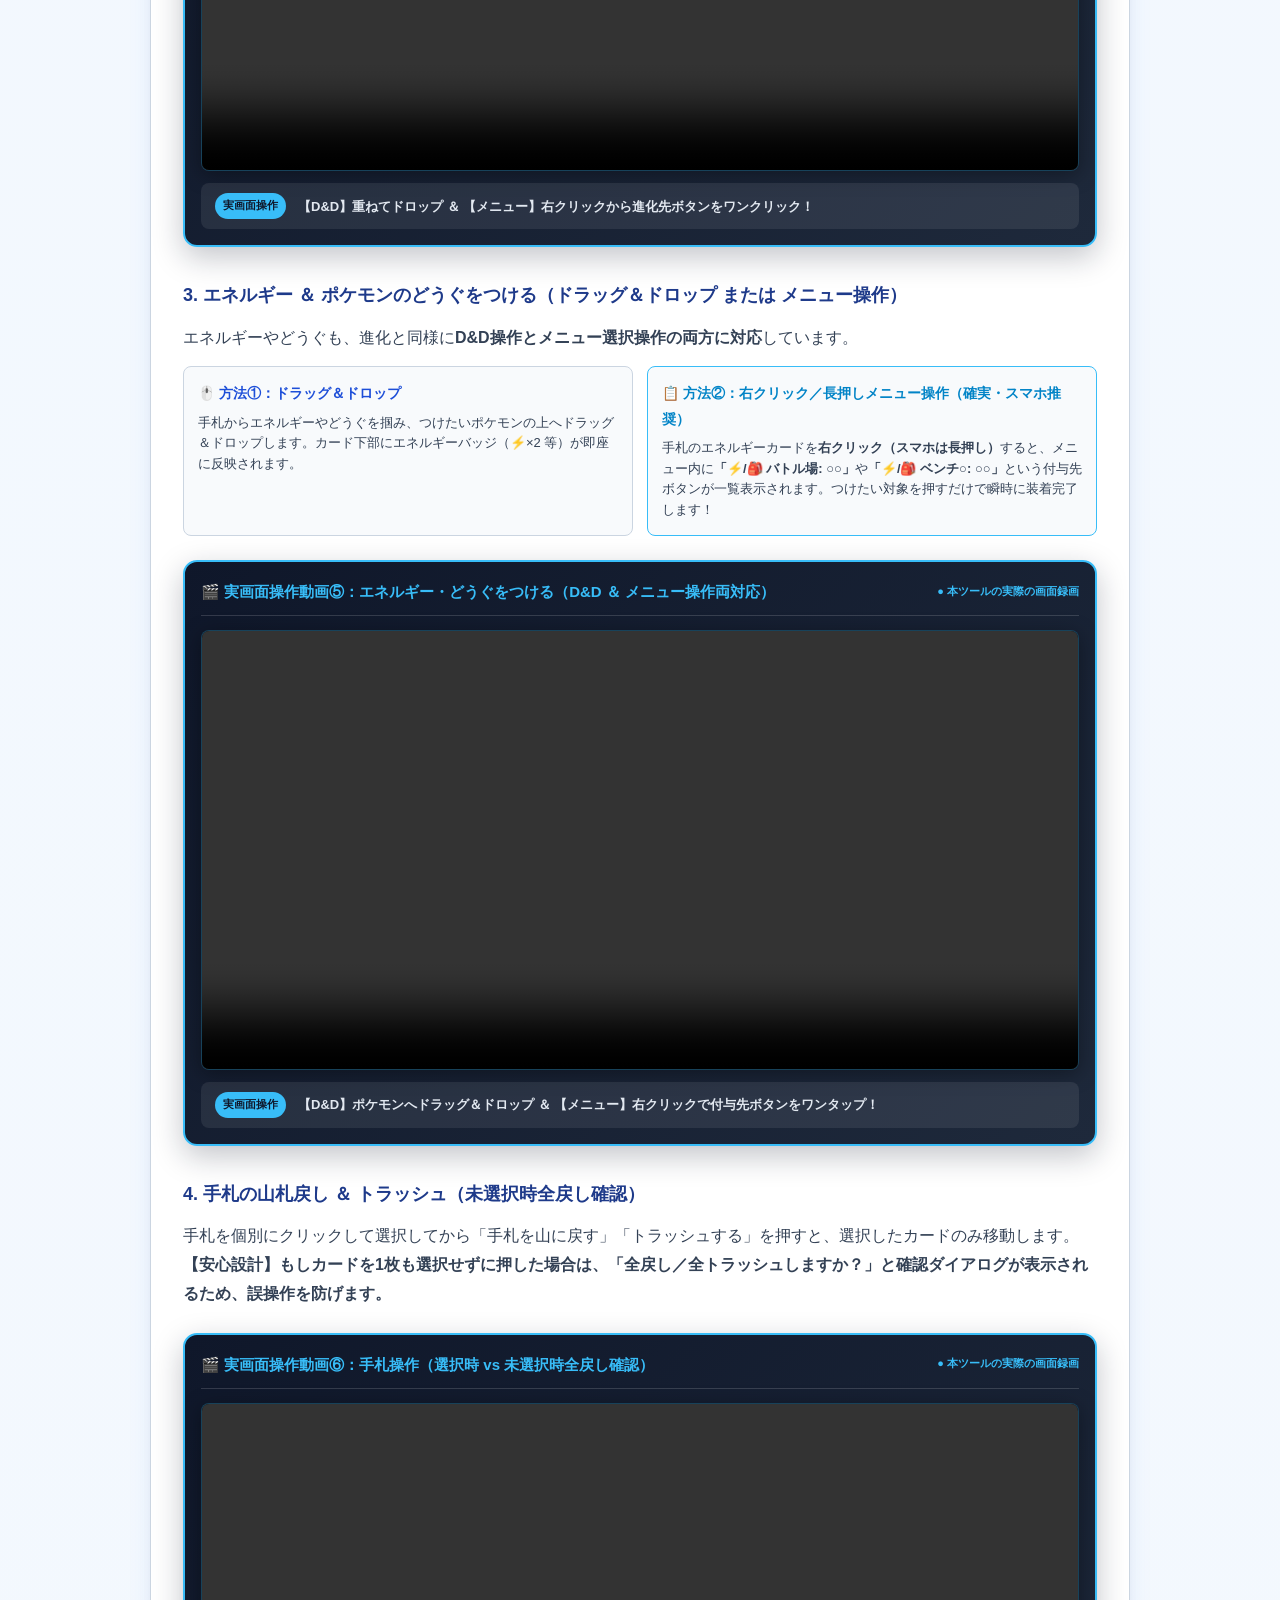
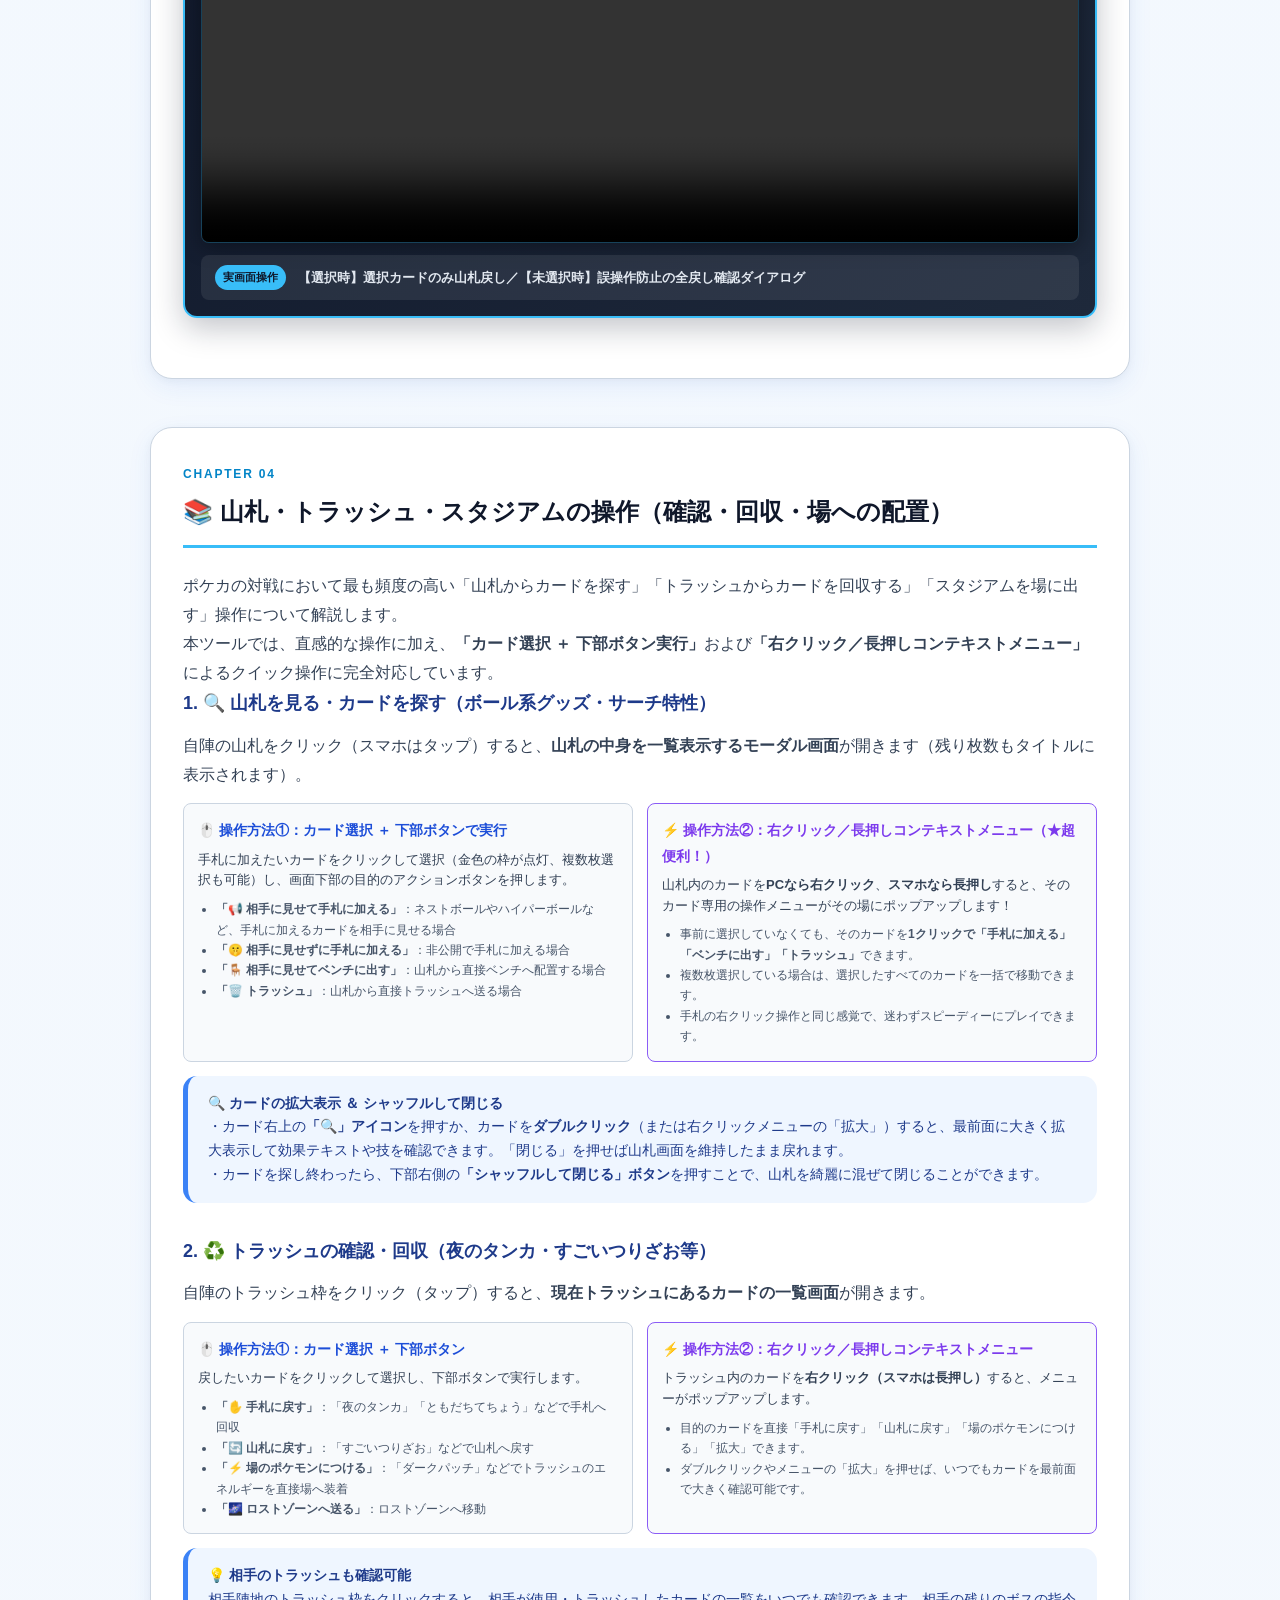
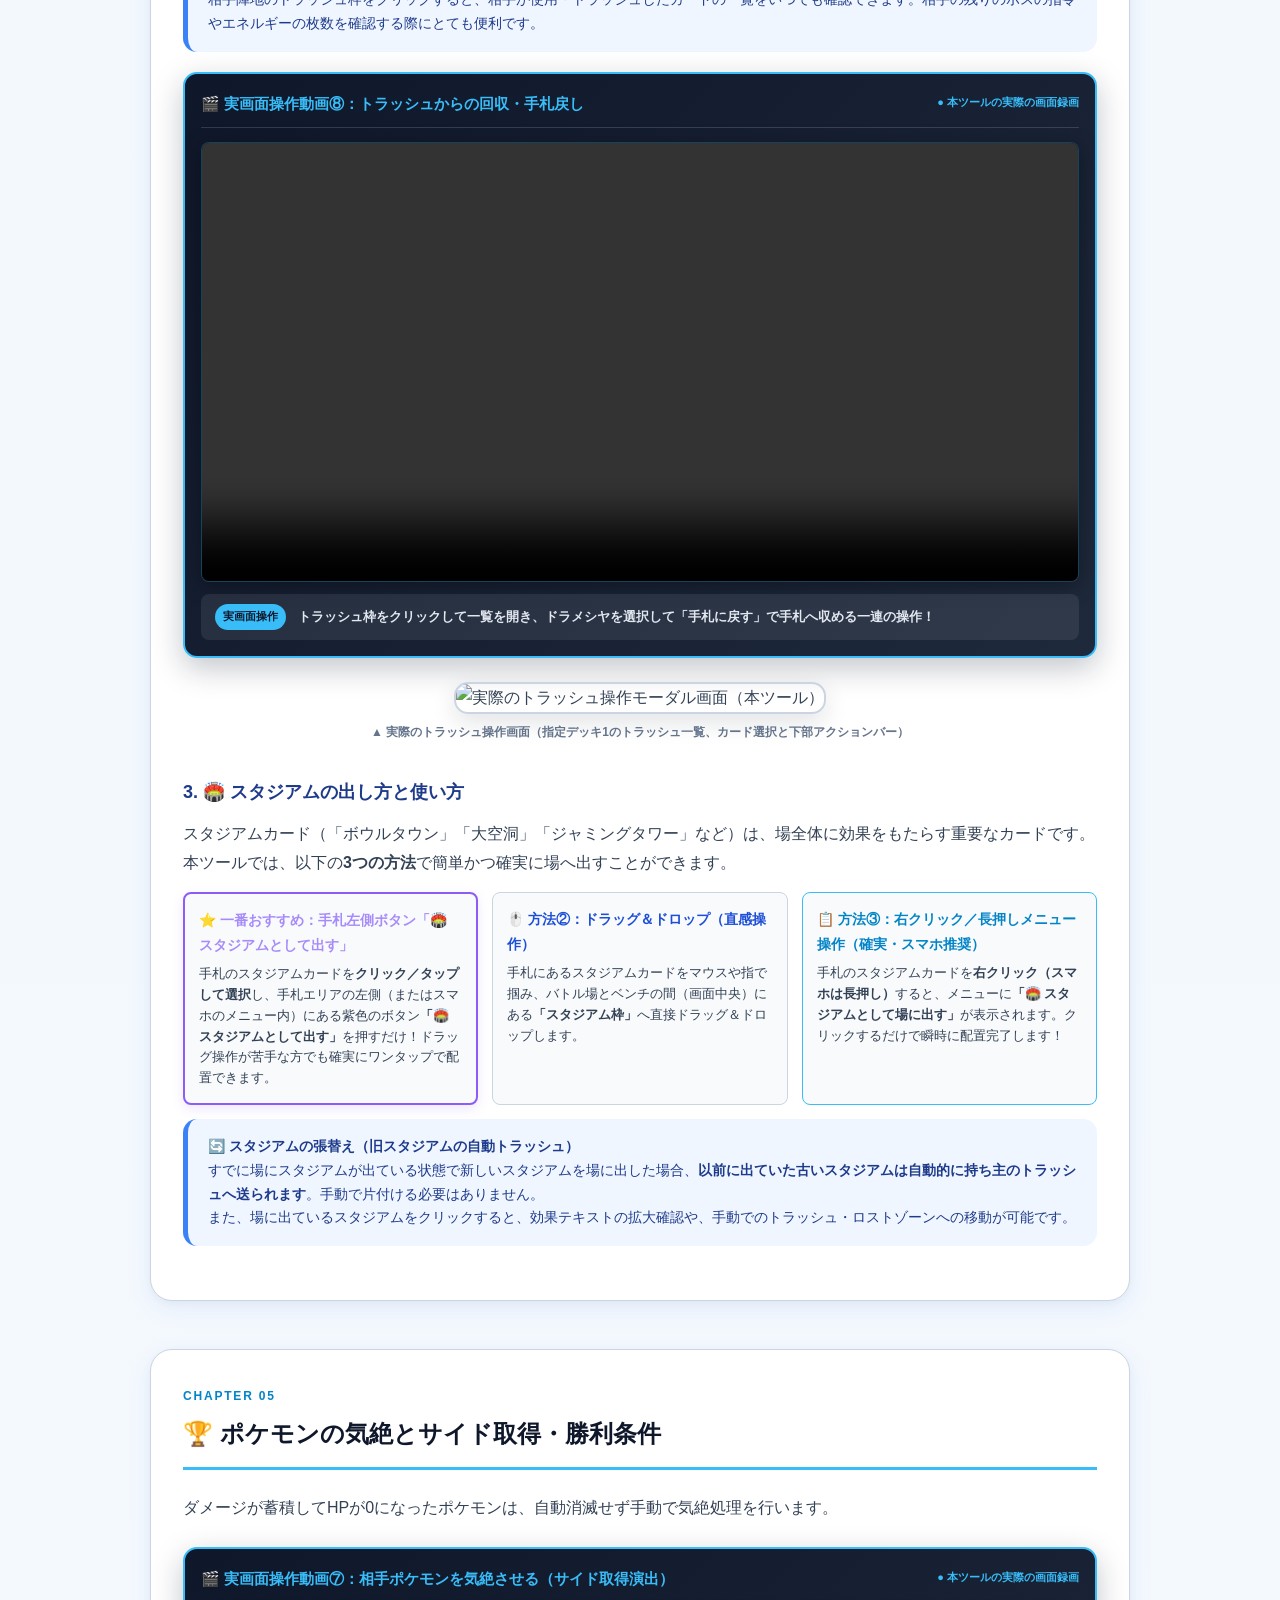
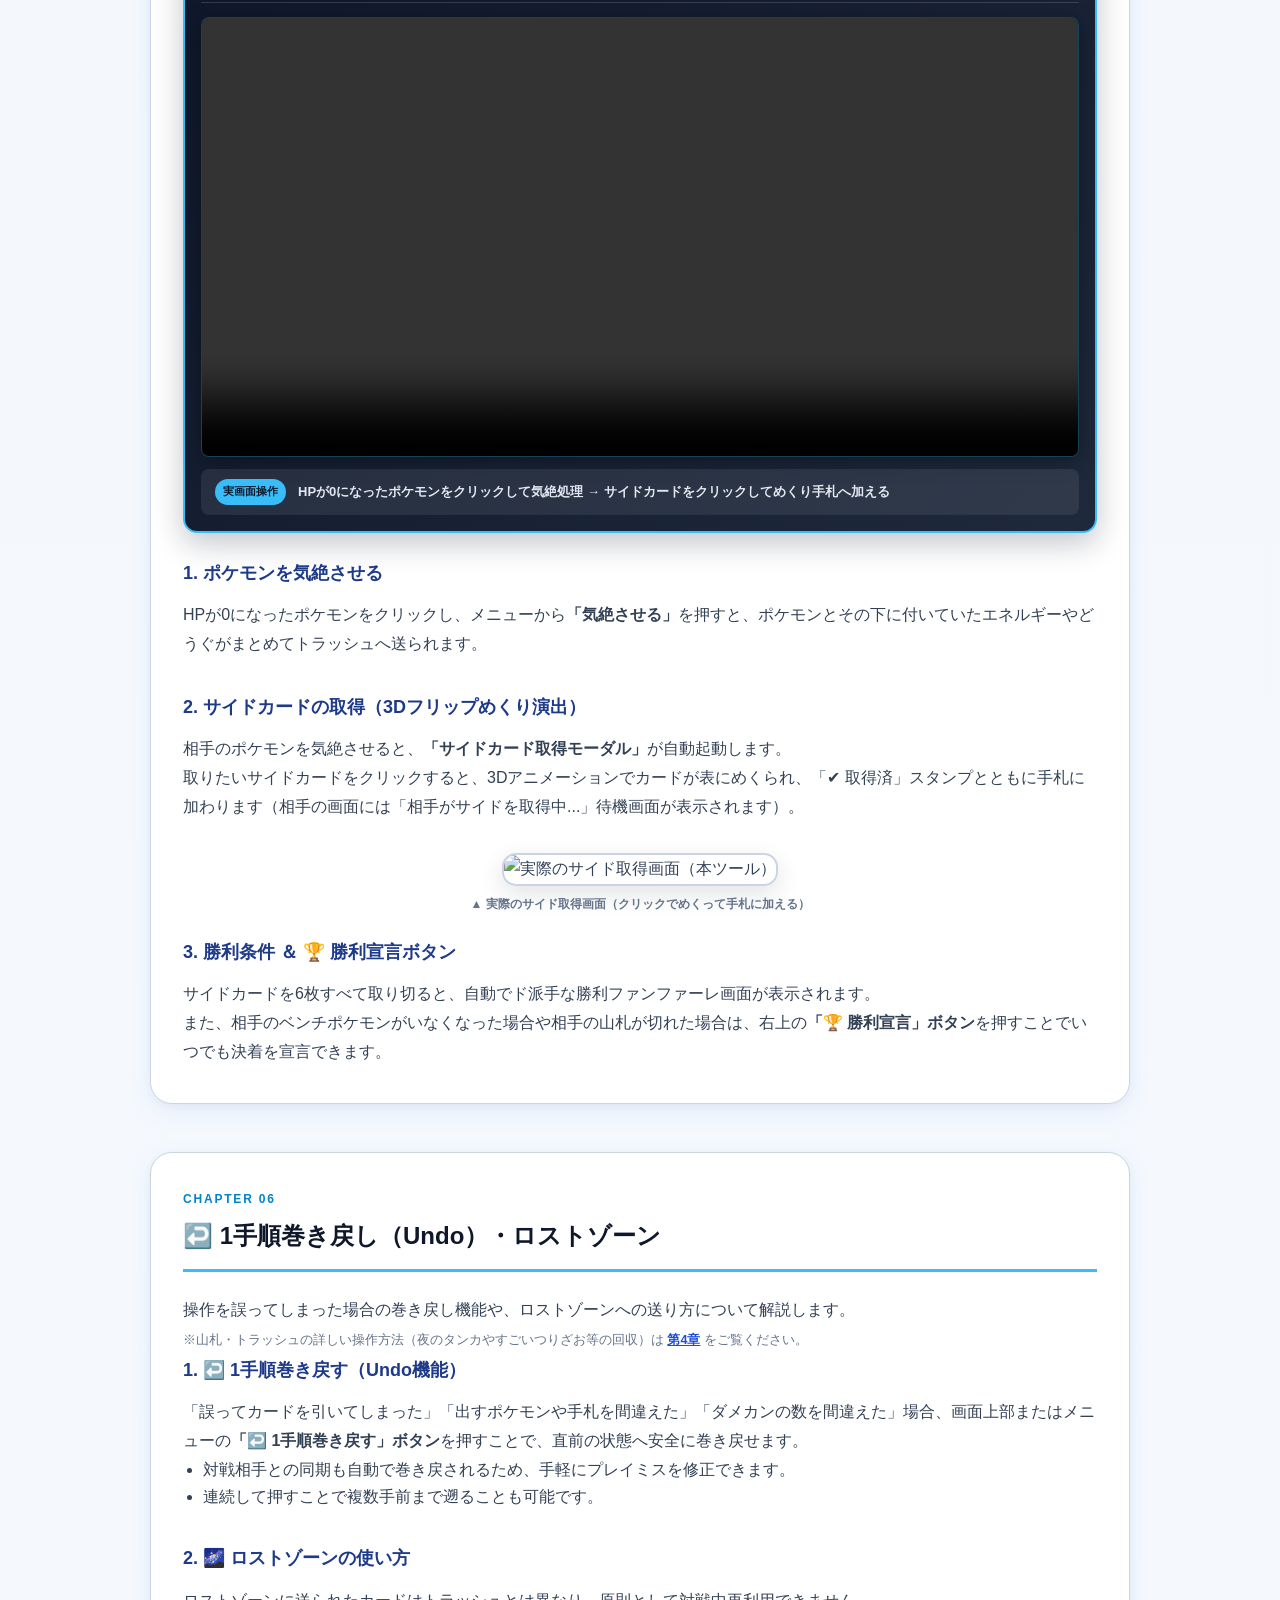
==== commit c4710d12: "docs: 観戦者ボイスチャット参加機能（フェーズ２）のマニュアル記述および更新履歴追記" ====
--- a/src/manual/index.html
+++ b/src/manual/index.html
@@ -268,6 +268,7 @@
           ・「OK」を押すと、対戦中のオーナー（ホスト）に観戦リクエストが届きます。オーナーが「許可する」を押すと、リアルタイムに盤面を観戦できるようになります（拒否された場合はロビーへ戻ります）。<br>
           ・<b>【安心の手札非公開】</b>：対戦者双方の手札カードの中身は見えず、スリーブ裏面として枚数のみ表示されるため、フェアで安全に観戦できます。<br>
           ・<b>【対戦チャット参加】</b>：観戦者も対戦チャットに最初から参加可能で、応援やコメントを送ることができます！<br>
+          ・<b>【ボイス通話参加（承認制）】</b>：画面上部バーの「🎙️ 通話」ボタンを押すと、ルームオーナーへ通話参加リクエストを送信できます。オーナーが許可すると、対戦プレイヤーと観戦者による3人同時のボイスチャットに参加できます。<br>
           ・<b>【観戦終了】</b>：画面上部の「🚪 観戦終了」ボタンで、いつでも安全にロビーに戻れます。
         </div>
 
@@ -1315,7 +1316,7 @@
             <tr>
               <td><span class="version-badge" style="background:#0284c7;">Ver 1.5</span></td>
               <td class="version-date">2026-11-02</td>
-              <td><b>👁️ 観戦者モード（盤面リアルタイム同期＆チャット参加）の追加</b>（マッチング済み対戦への観戦参加申請・オーナー承認制フロー、対戦者双方の手札完全非公開による公正な観戦、リアルタイム盤面同期、観戦者用ステータスバー＆ワンクリック退室機能、観戦者によるチャット参加に対応）。</td>
+              <td><b>👁️ 観戦者モード（盤面リアルタイム同期＆チャット・ボイス通話参加）の追加</b>（マッチング済み対戦への観戦参加申請・オーナー承認制フロー、対戦者双方の手札完全非公開による公正な観戦、リアルタイム盤面同期、観戦者用ステータスバー＆ワンクリック退室機能、観戦者によるチャット参加、およびオーナー承認制による3人マルチボイスチャットWebRTCに対応）。</td>
             </tr>
             <tr>
               <td><span class="version-badge" style="background:#2563eb;">Ver 1.4</span></td>
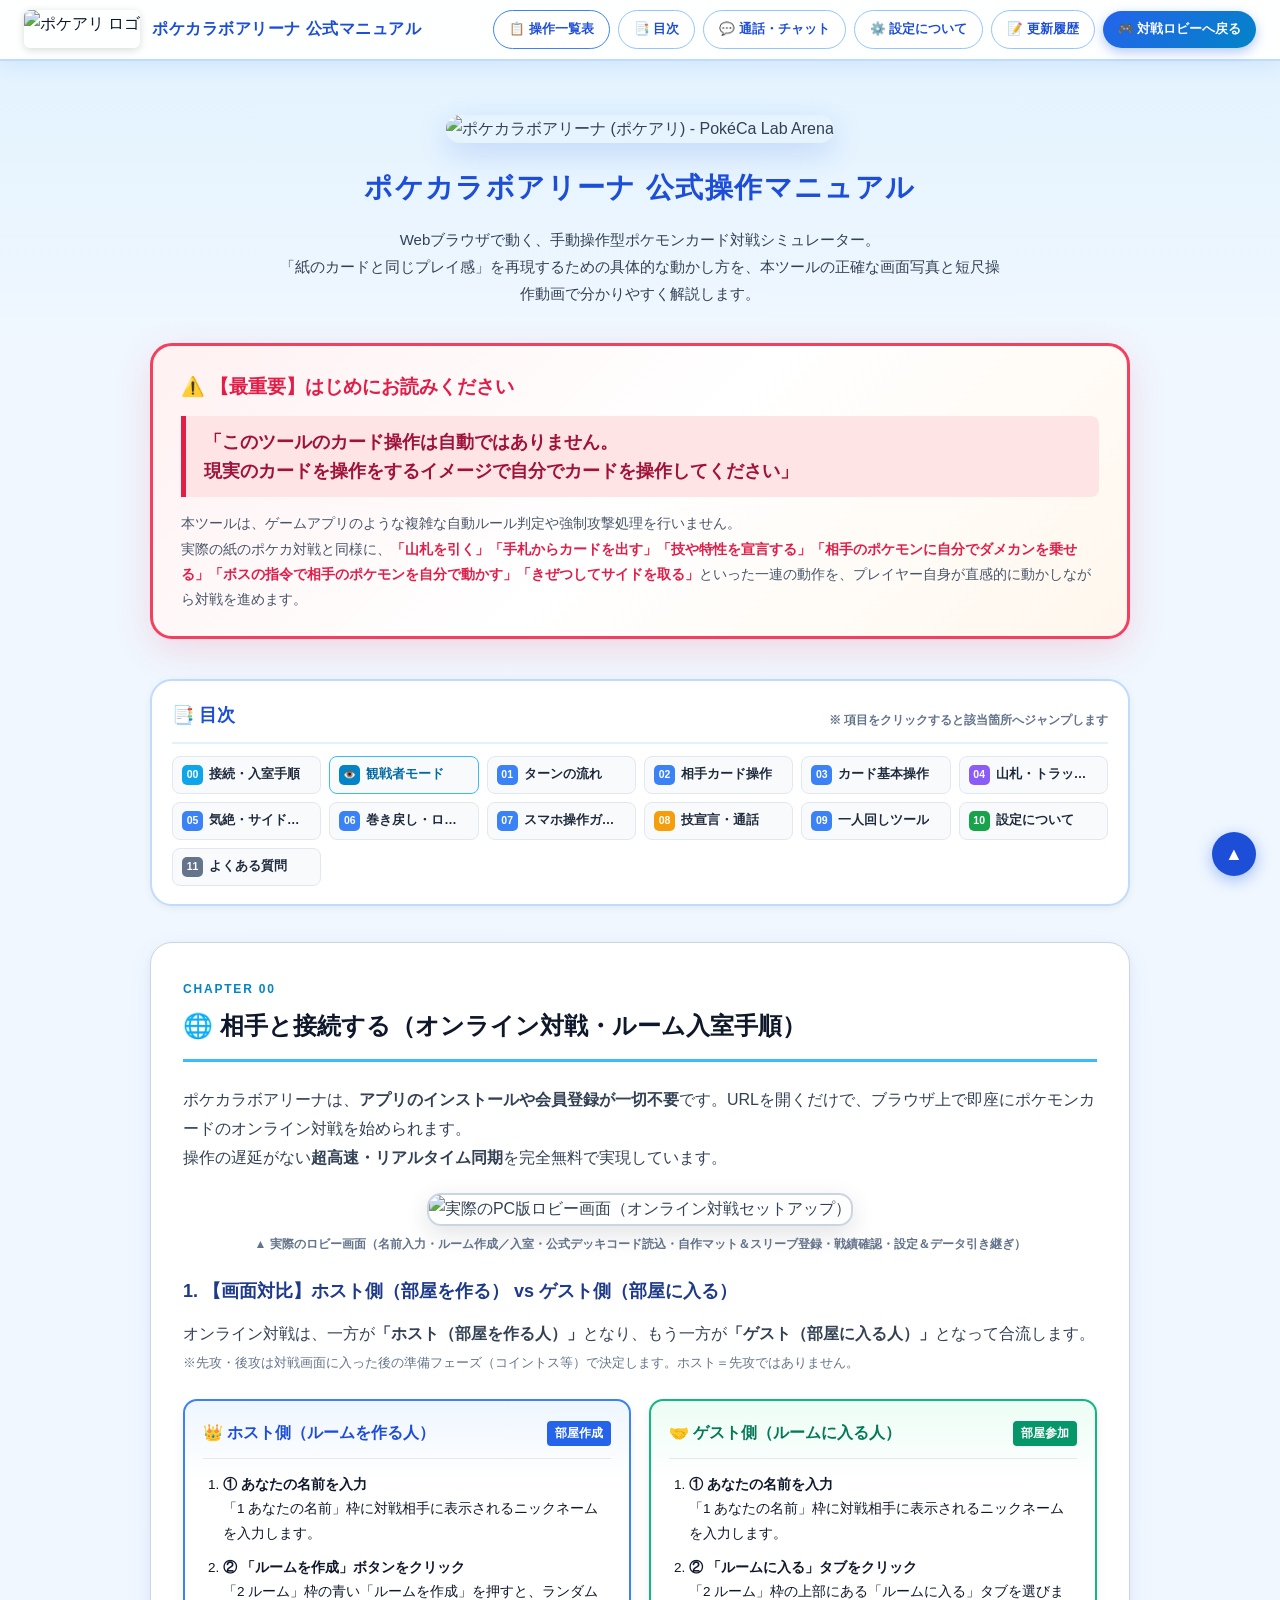
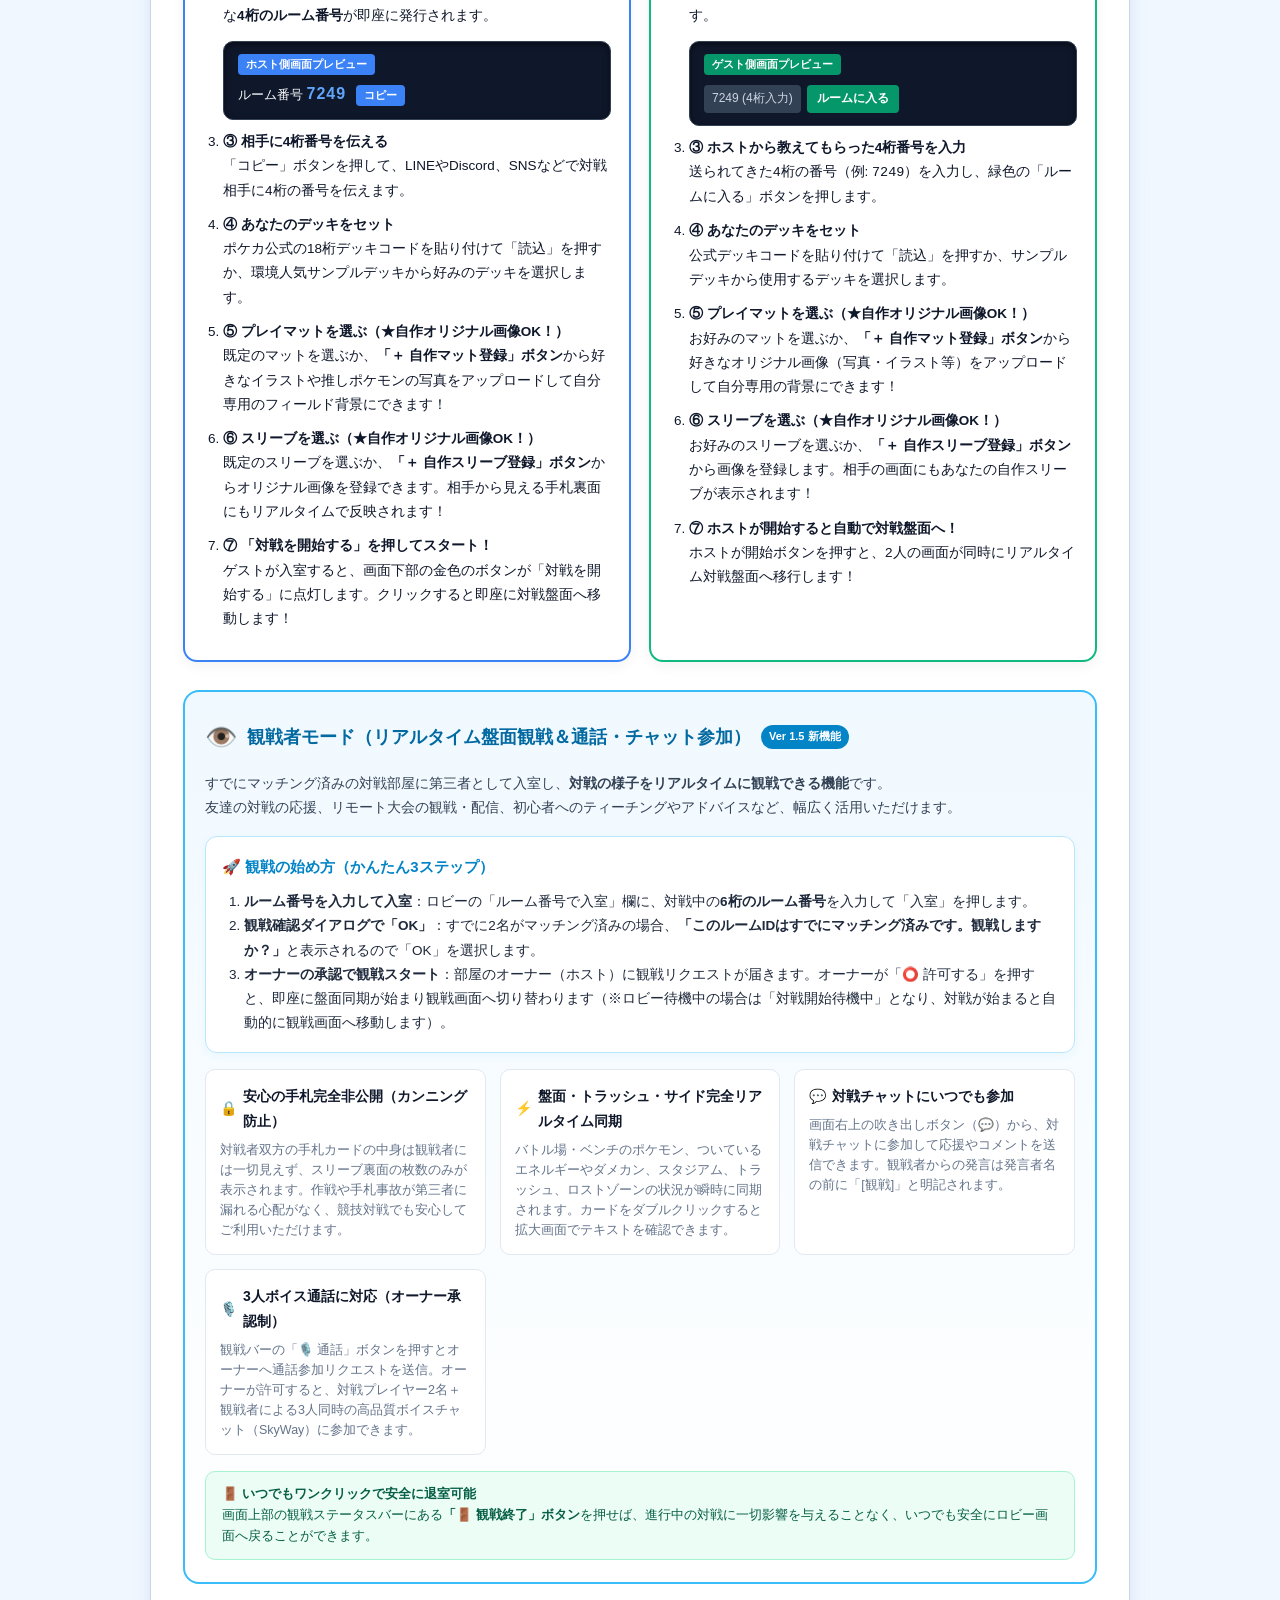
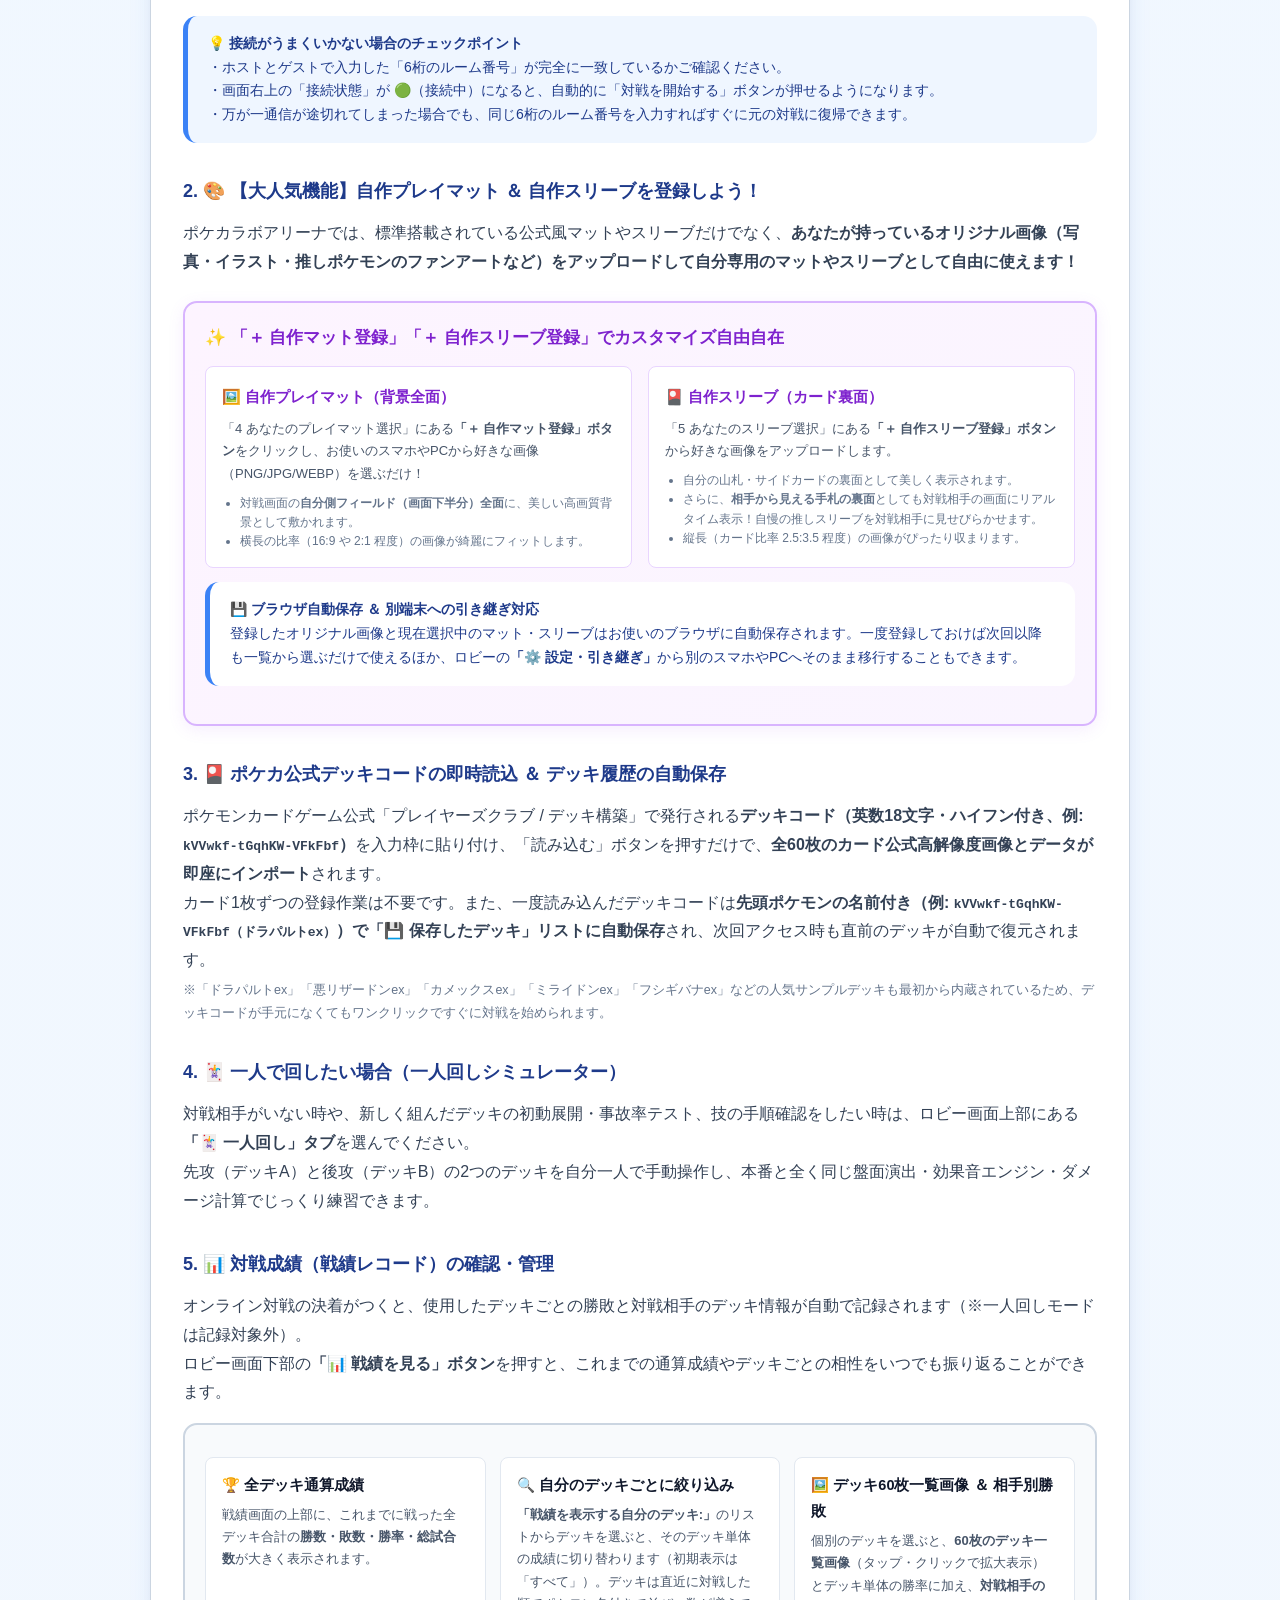
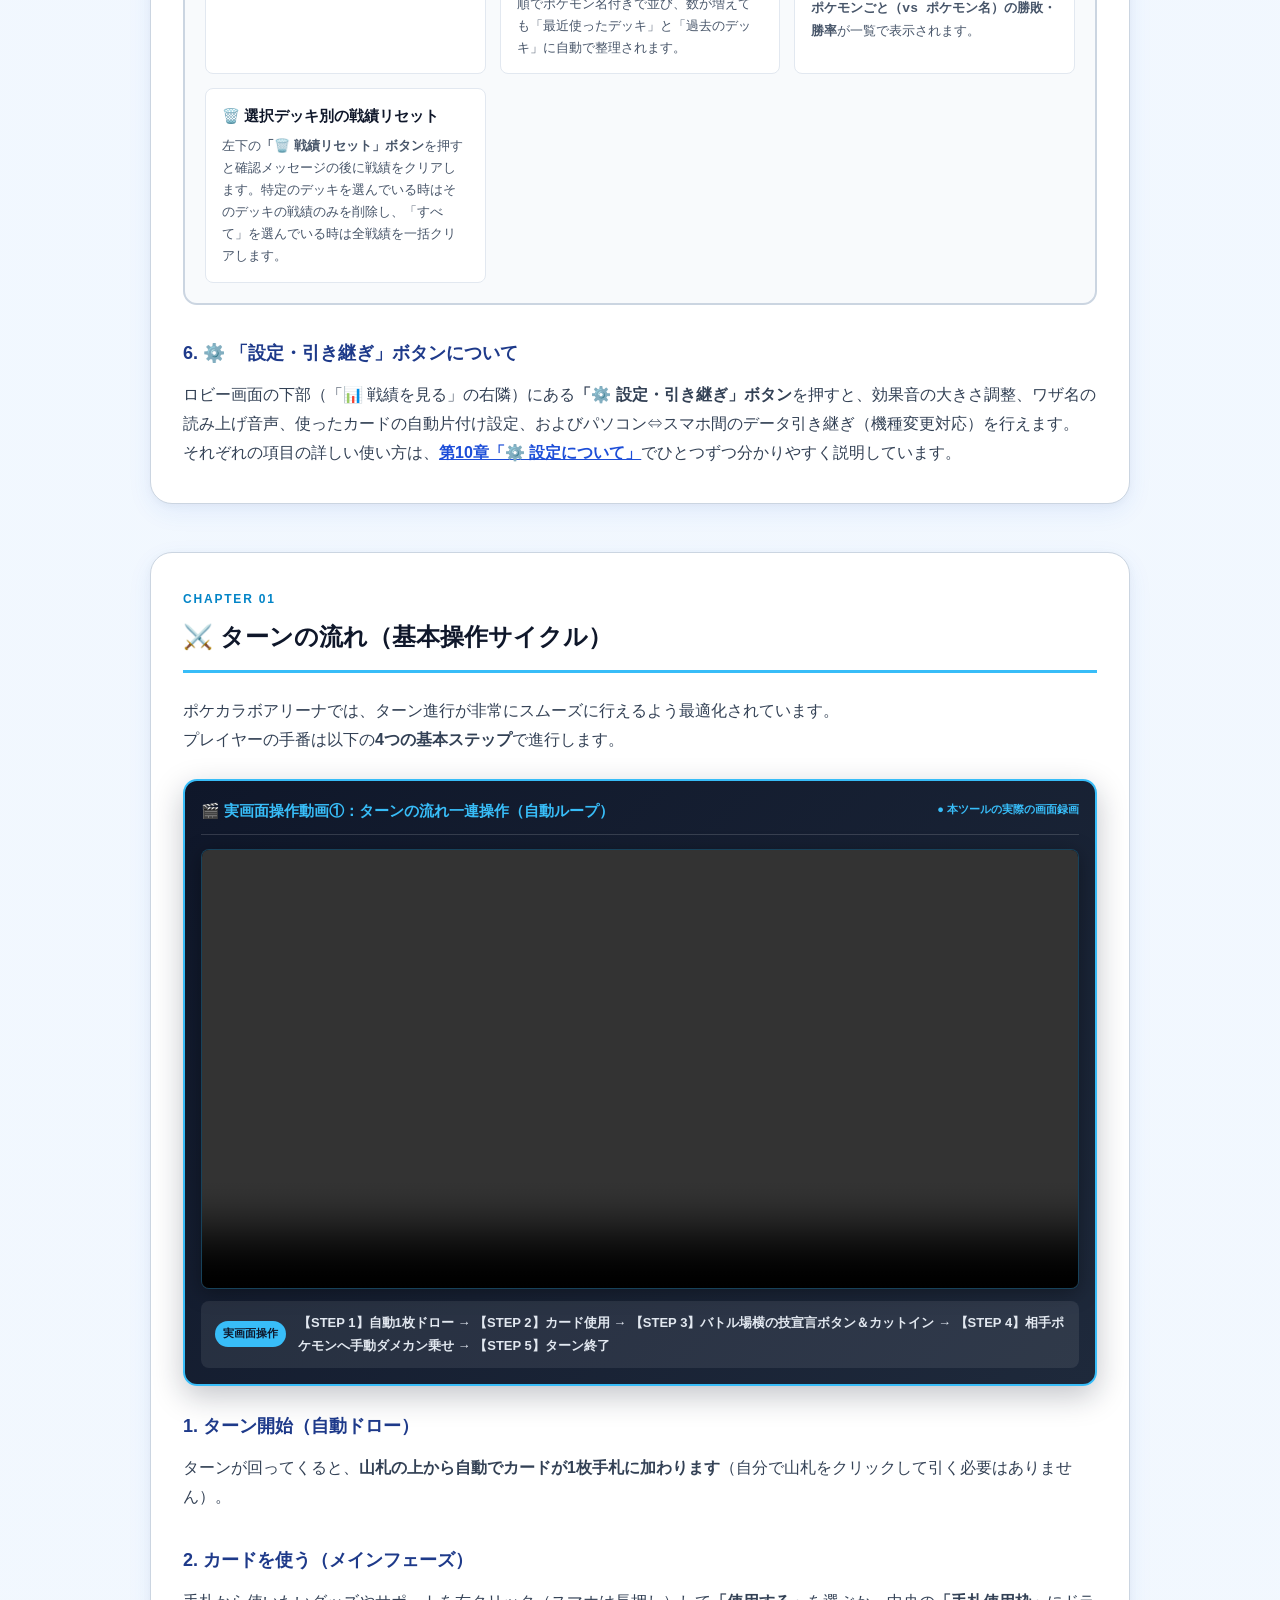
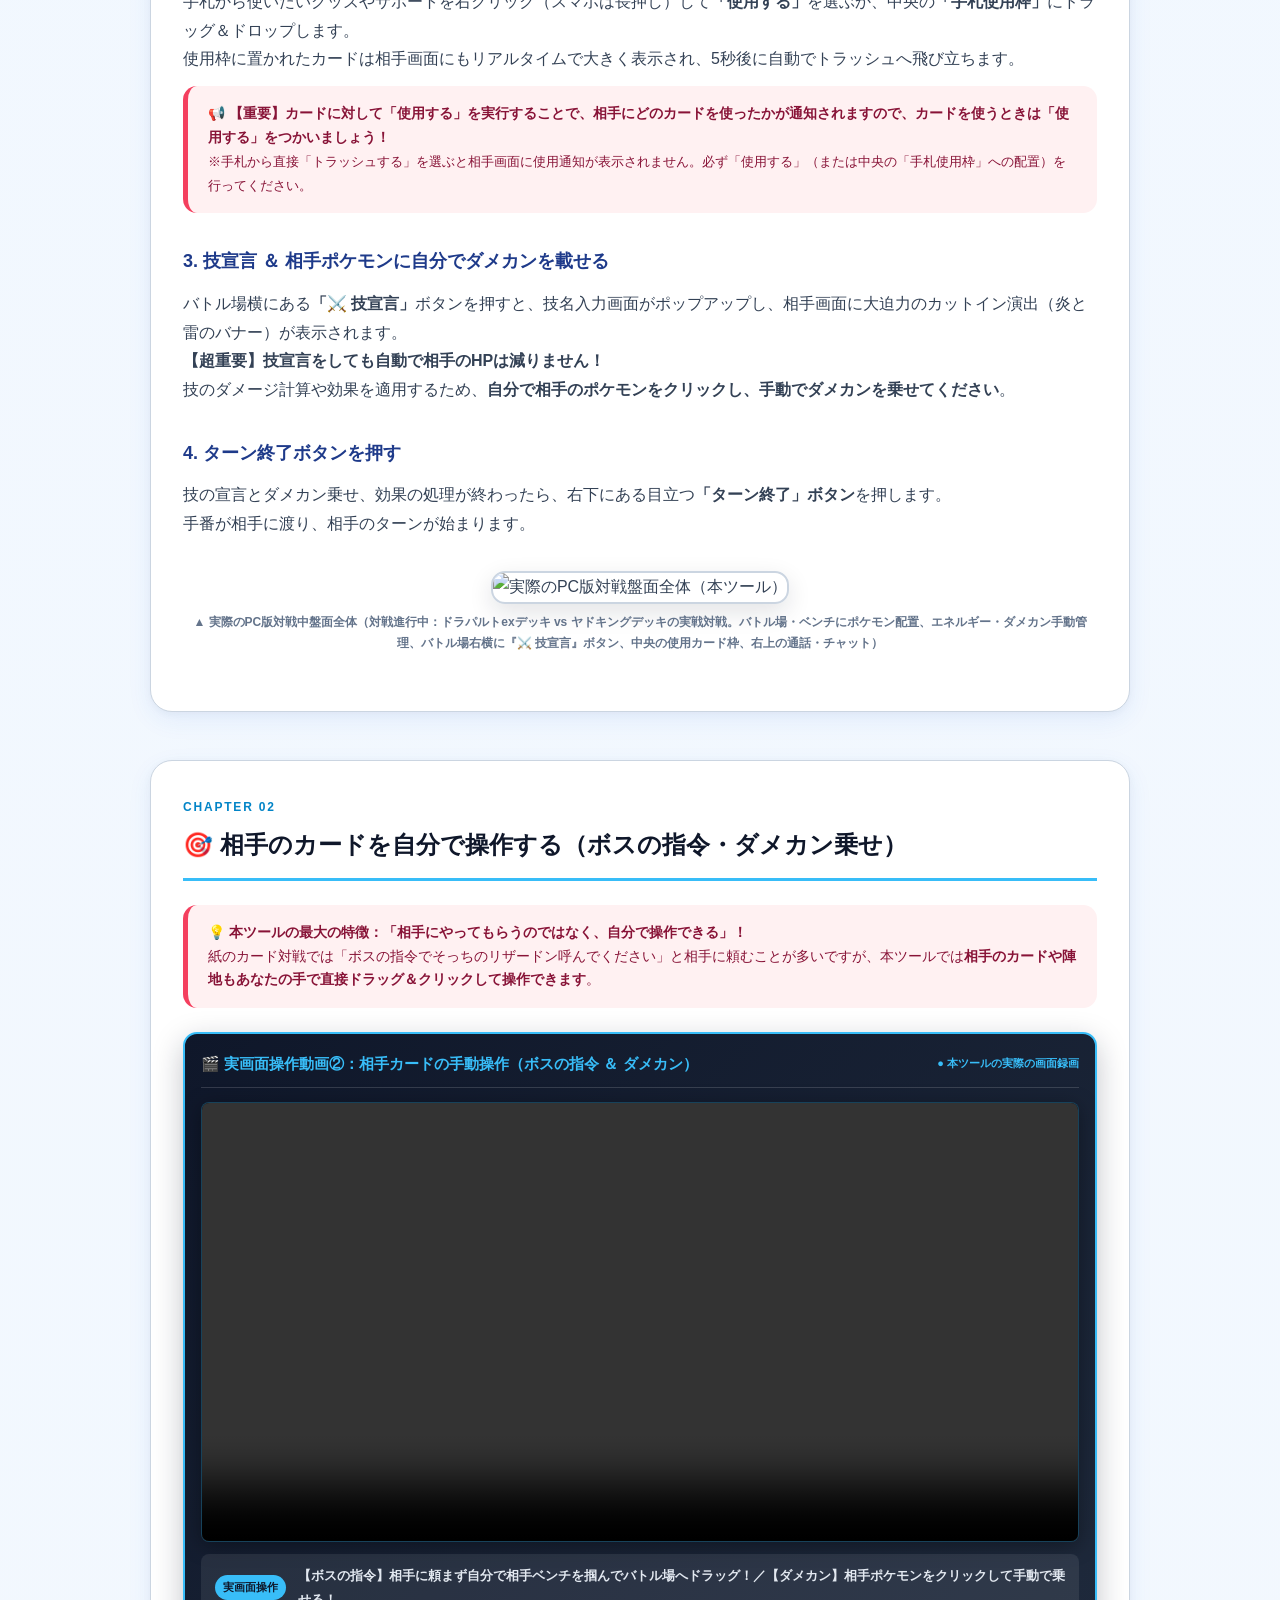
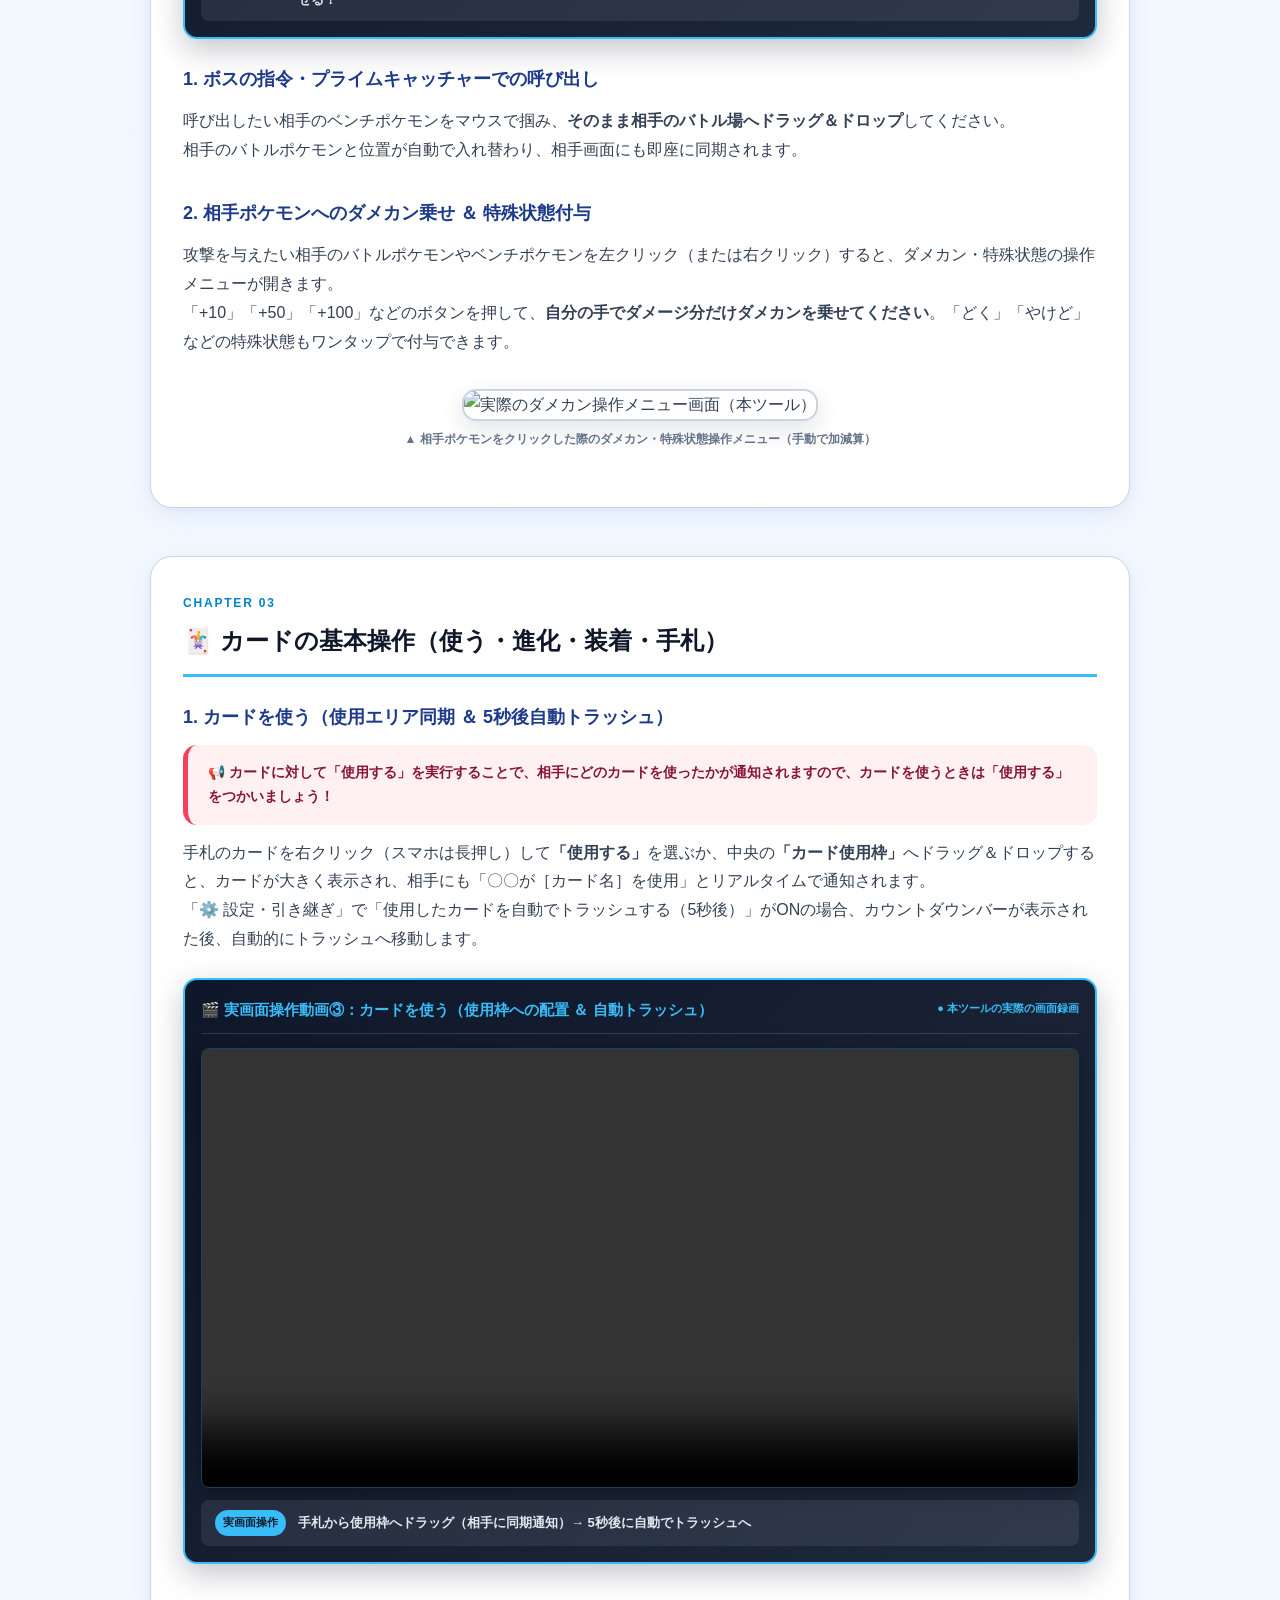
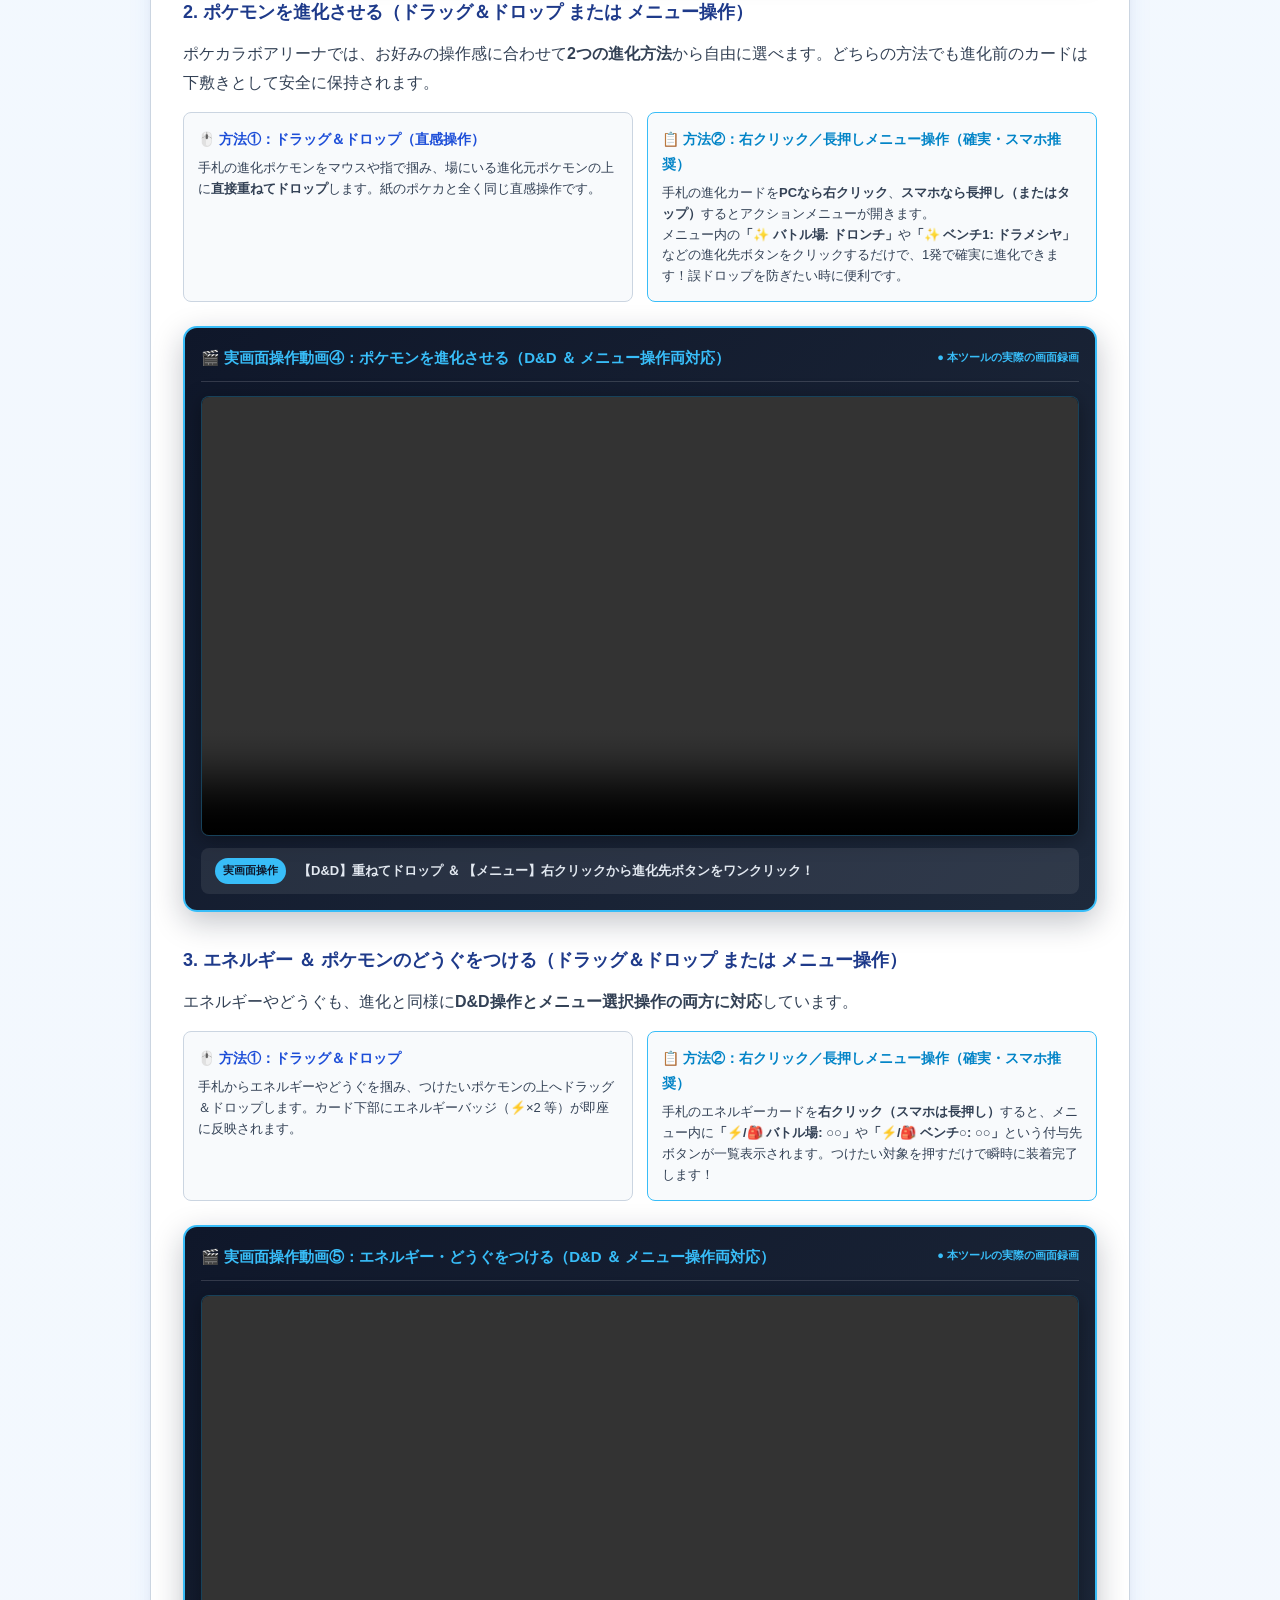
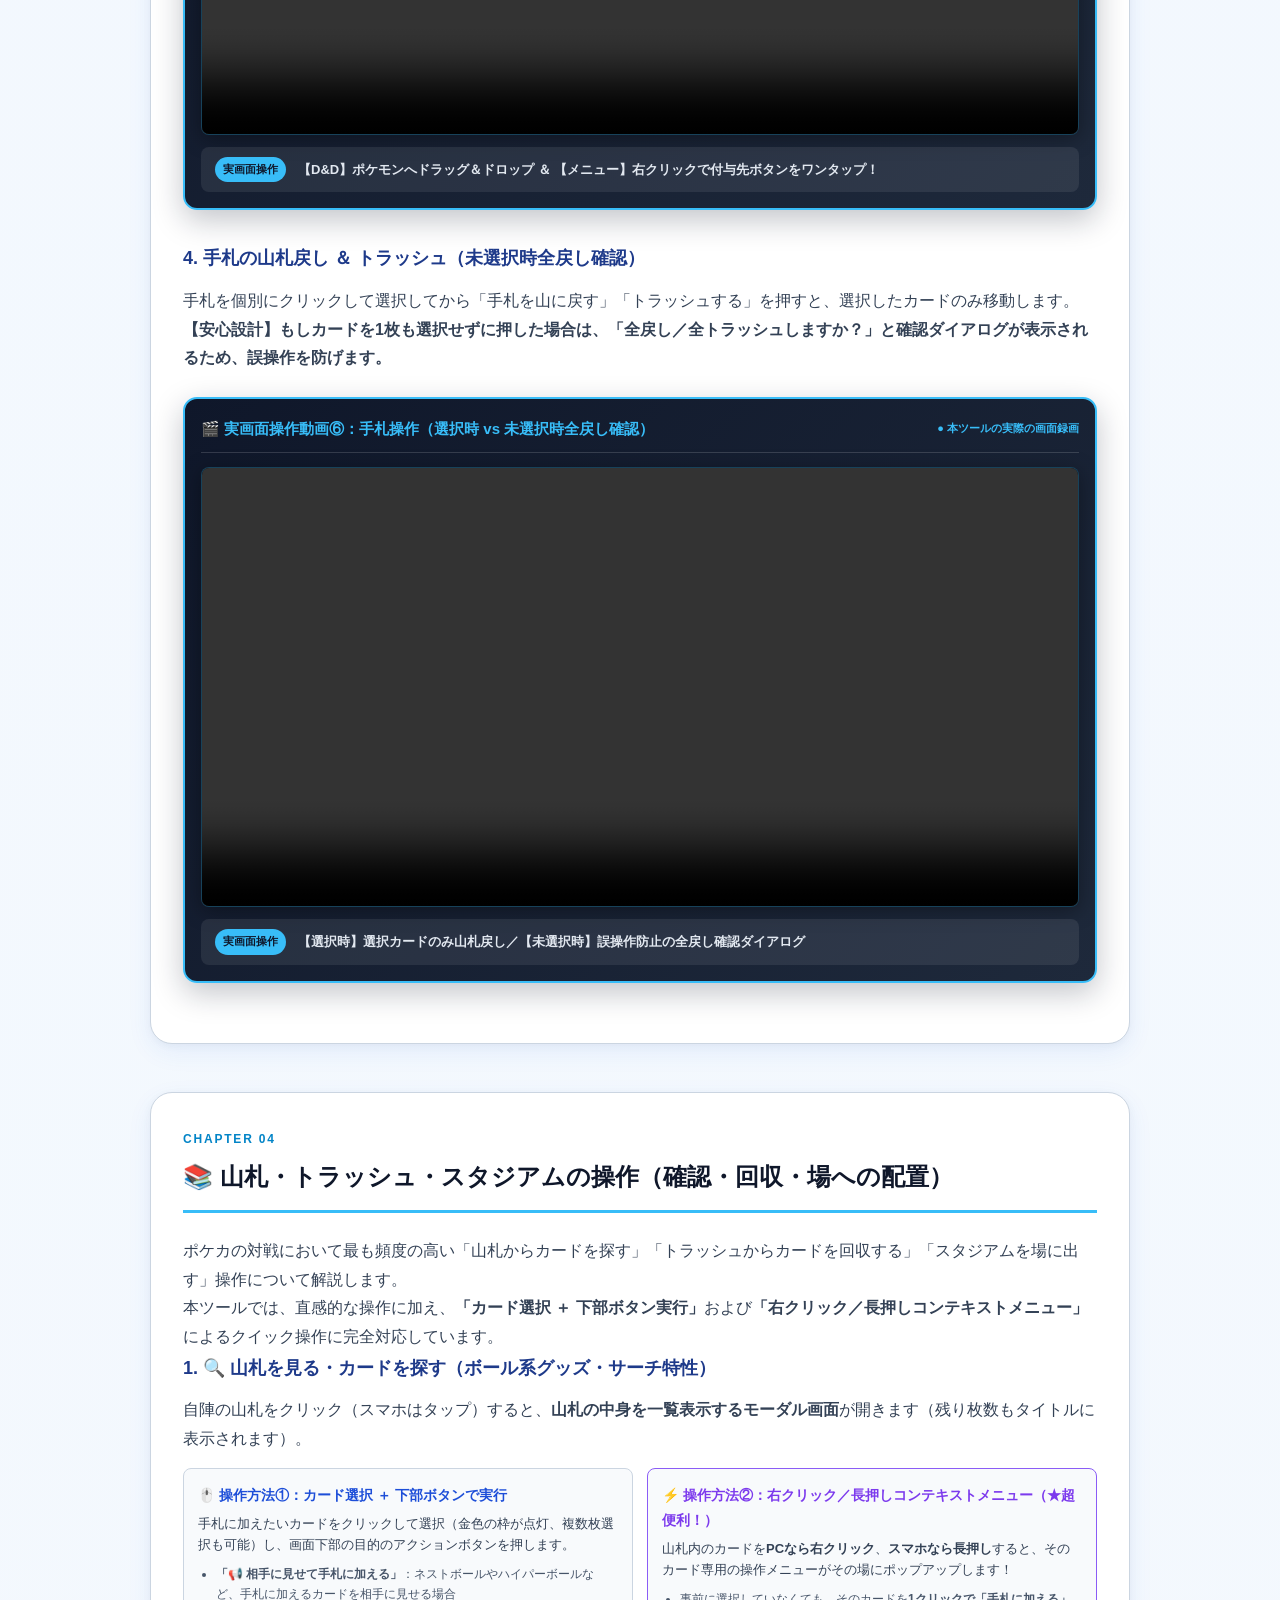
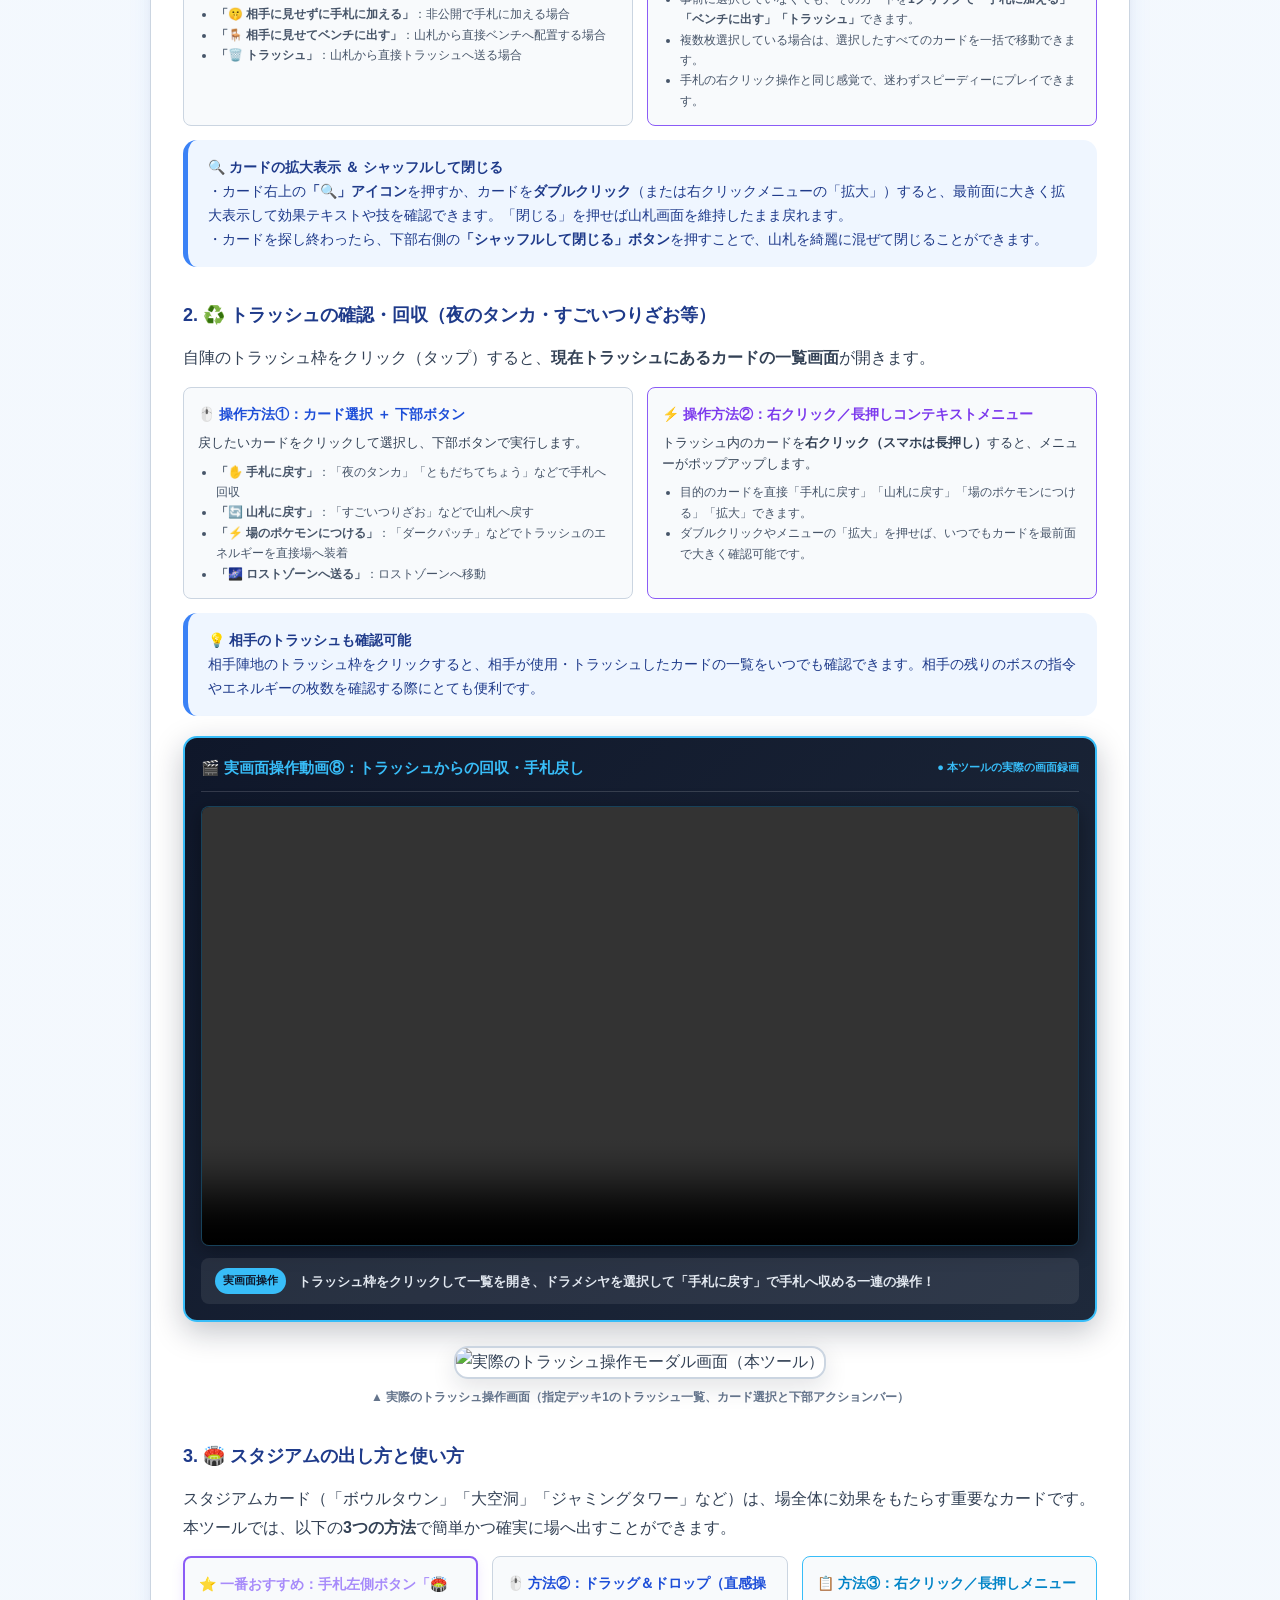
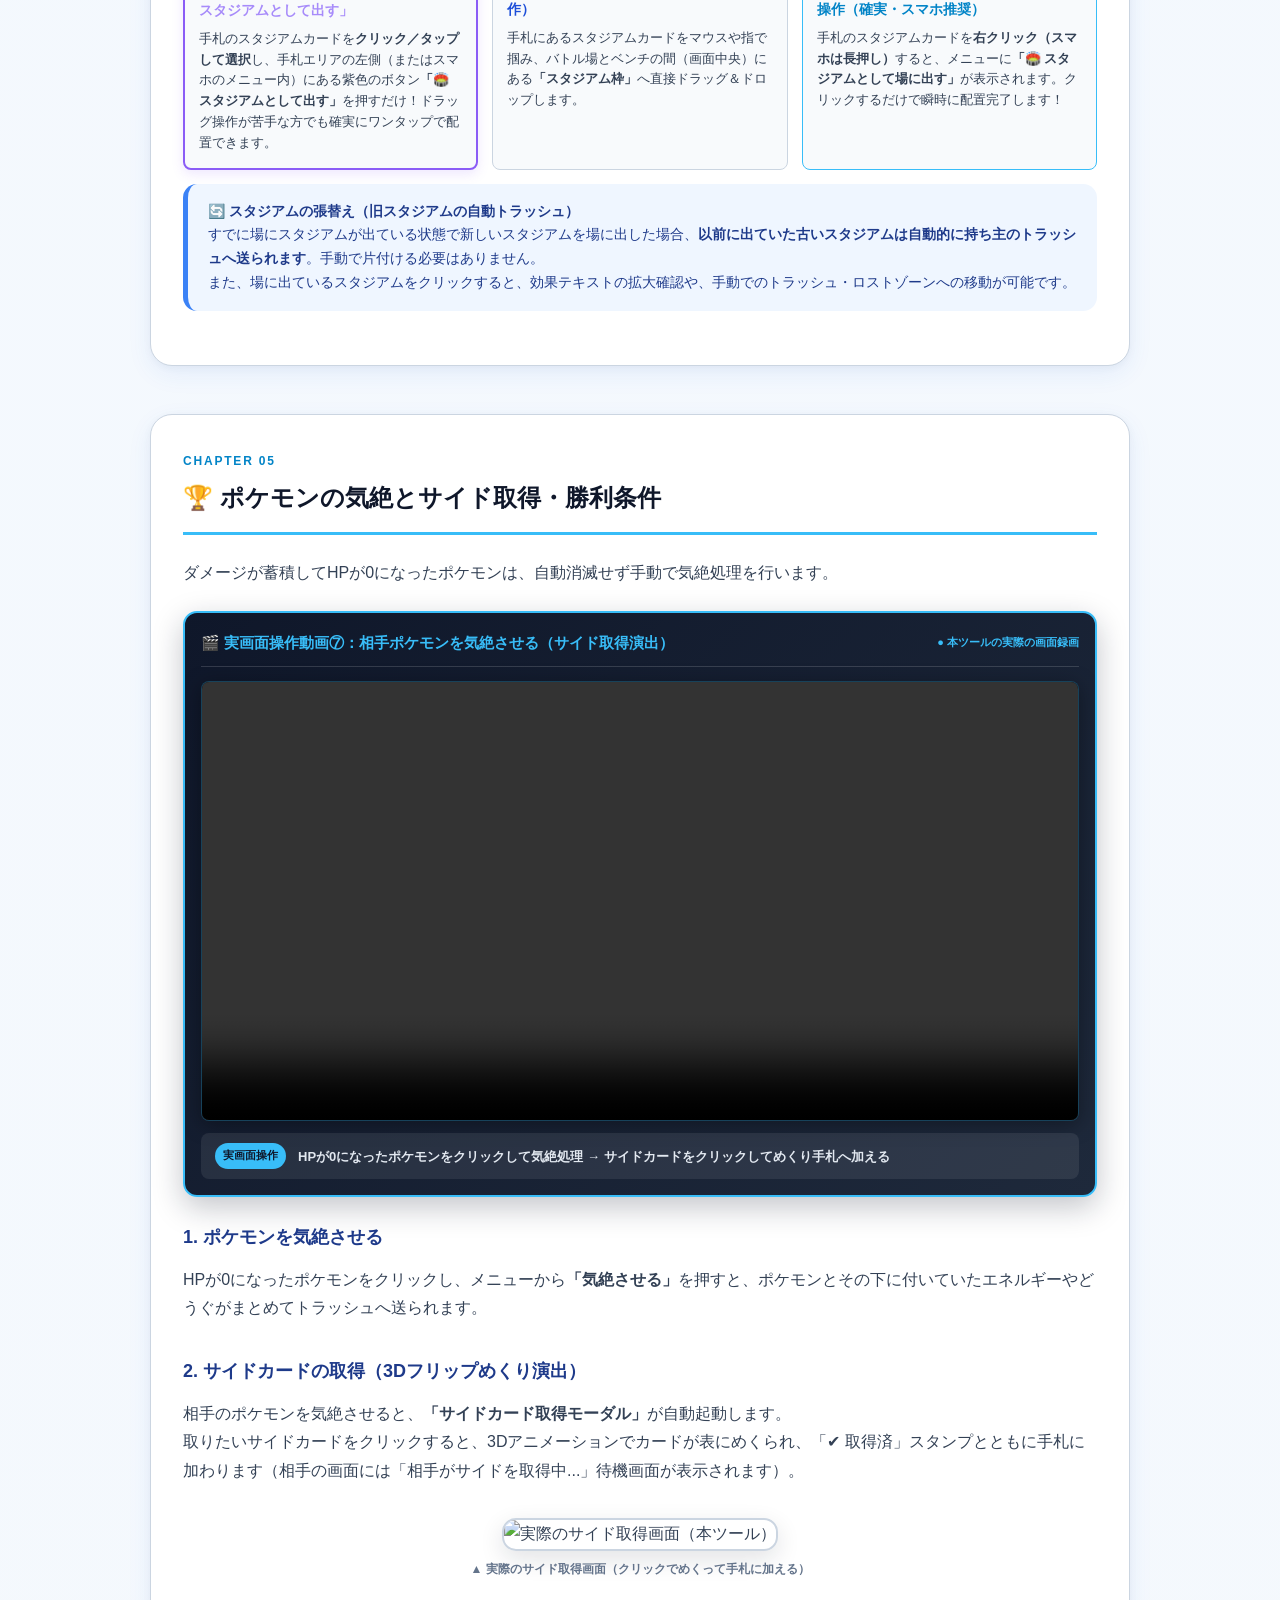
==== commit 3f45cc90: "docs: 観戦者モードの詳細マニュアル（目次・始め方・安心手札非公開・3人通話・チートシート）を大幅拡充" ====
--- a/src/manual/index.html
+++ b/src/manual/index.html
@@ -95,6 +95,10 @@
         <a href="#sec-00" class="toc-item">
           <span class="toc-num" style="background:#0ea5e9;">00</span>
           <span class="toc-label">接続・入室手順</span>
+        </a>
+        <a href="#sec-spectator" class="toc-item" style="border:1.5px solid #38bdf8;">
+          <span class="toc-num" style="background:#0284c7;">👁️</span>
+          <span class="toc-label" style="color:#0369a1; font-weight:800;">観戦者モード</span>
         </a>
         <a href="#sec-01" class="toc-item">
           <span class="toc-num">01</span>
@@ -262,22 +266,76 @@
         </div>
 
         <!-- 👁️ 観戦者モードについて -->
-        <div class="callout callout-tip" style="margin-top:18px; border-left:4px solid #38bdf8; background:#f0f9ff;">
-          <b style="color:#0284c7; font-size:15px;">👁️ 観戦者モード（マッチング済み対戦のリアルタイム観戦）</b><br>
-          ・すでに2名が対戦中のルーム番号を入力して「ルームに入る」を押すと、<b>「このルームIDはすでにマッチング済みです。観戦しますか？」</b>という確認画面が表示されます。<br>
-          ・「OK」を押すと、対戦中のオーナー（ホスト）に観戦リクエストが届きます。オーナーが「許可する」を押すと、リアルタイムに盤面を観戦できるようになります（拒否された場合はロビーへ戻ります）。<br>
-          ・<b>【安心の手札非公開】</b>：対戦者双方の手札カードの中身は見えず、スリーブ裏面として枚数のみ表示されるため、フェアで安全に観戦できます。<br>
-          ・<b>【対戦チャット参加】</b>：観戦者も対戦チャットに最初から参加可能で、応援やコメントを送ることができます！<br>
-          ・<b>【ボイス通話参加（承認制）】</b>：画面上部バーの「🎙️ 通話」ボタンを押すと、ルームオーナーへ通話参加リクエストを送信できます。オーナーが許可すると、対戦プレイヤーと観戦者による3人同時のボイスチャットに参加できます。<br>
-          ・<b>【観戦終了】</b>：画面上部の「🚪 観戦終了」ボタンで、いつでも安全にロビーに戻れます。
+        <div class="subsection" id="sec-spectator" style="margin-top:28px; background:linear-gradient(180deg, #f0f9ff 0%, #ffffff 100%); border:2px solid #38bdf8; border-radius:16px; padding:22px 20px;">
+          <div style="display:flex; align-items:center; gap:10px; margin-bottom:12px; flex-wrap:wrap;">
+            <span style="display:inline-block; font-size:26px;">👁️</span>
+            <h3 style="margin:0; font-size:18px; color:#0369a1; font-weight:800;">観戦者モード（リアルタイム盤面観戦＆通話・チャット参加）</h3>
+            <span class="version-badge" style="background:#0284c7; font-size:11px; padding:2px 8px;">Ver 1.5 新機能</span>
+          </div>
+          <p style="font-size:14px; line-height:1.7; color:#334155; margin-bottom:16px;">
+            すでにマッチング済みの対戦部屋に第三者として入室し、<b>対戦の様子をリアルタイムに観戦できる機能</b>です。<br>
+            友達の対戦の応援、リモート大会の観戦・配信、初心者へのティーチングやアドバイスなど、幅広く活用いただけます。
+          </p>
+
+          <div style="background:#ffffff; border:1px solid #bae6fd; border-radius:12px; padding:16px; margin-bottom:16px; box-shadow:0 2px 8px rgba(56,189,248,0.08);">
+            <h4 style="margin:0 0 10px; font-size:15px; color:#0284c7; font-weight:700;">🚀 観戦の始め方（かんたん3ステップ）</h4>
+            <ol style="margin:0; padding-left:22px; font-size:13.5px; line-height:1.8; color:#1e293b;">
+              <li><b>ルーム番号を入力して入室</b>：ロビーの「ルーム番号で入室」欄に、対戦中の<b>6桁のルーム番号</b>を入力して「入室」を押します。</li>
+              <li><b>観戦確認ダイアログで「OK」</b>：すでに2名がマッチング済みの場合、<b>「このルームIDはすでにマッチング済みです。観戦しますか？」</b>と表示されるので「OK」を選択します。</li>
+              <li><b>オーナーの承認で観戦スタート</b>：部屋のオーナー（ホスト）に観戦リクエストが届きます。オーナーが「⭕ 許可する」を押すと、即座に盤面同期が始まり観戦画面へ切り替わります（※ロビー待機中の場合は「対戦開始待機中」となり、対戦が始まると自動的に観戦画面へ移動します）。</li>
+            </ol>
+          </div>
+
+          <div style="display:grid; grid-template-columns:repeat(auto-fit, minmax(280px, 1fr)); gap:14px; margin-bottom:16px;">
+            <div style="background:#ffffff; border:1px solid #e2e8f0; border-radius:10px; padding:14px;">
+              <div style="font-weight:bold; color:#0f172a; font-size:14px; margin-bottom:6px; display:flex; align-items:center; gap:6px;">
+                <span>🔒</span><span>安心の手札完全非公開（カンニング防止）</span>
+              </div>
+              <p style="margin:0; font-size:12.5px; color:#64748b; line-height:1.6;">
+                対戦者双方の手札カードの中身は観戦者には一切見えず、スリーブ裏面の枚数のみが表示されます。作戦や手札事故が第三者に漏れる心配がなく、競技対戦でも安心してご利用いただけます。
+              </p>
+            </div>
+
+            <div style="background:#ffffff; border:1px solid #e2e8f0; border-radius:10px; padding:14px;">
+              <div style="font-weight:bold; color:#0f172a; font-size:14px; margin-bottom:6px; display:flex; align-items:center; gap:6px;">
+                <span>⚡</span><span>盤面・トラッシュ・サイド完全リアルタイム同期</span>
+              </div>
+              <p style="margin:0; font-size:12.5px; color:#64748b; line-height:1.6;">
+                バトル場・ベンチのポケモン、ついているエネルギーやダメカン、スタジアム、トラッシュ、ロストゾーンの状況が瞬時に同期されます。カードをダブルクリックすると拡大画面でテキストを確認できます。
+              </p>
+            </div>
+
+            <div style="background:#ffffff; border:1px solid #e2e8f0; border-radius:10px; padding:14px;">
+              <div style="font-weight:bold; color:#0f172a; font-size:14px; margin-bottom:6px; display:flex; align-items:center; gap:6px;">
+                <span>💬</span><span>対戦チャットにいつでも参加</span>
+              </div>
+              <p style="margin:0; font-size:12.5px; color:#64748b; line-height:1.6;">
+                画面右上の吹き出しボタン（💬）から、対戦チャットに参加して応援やコメントを送信できます。観戦者からの発言は発言者名の前に「[観戦]」と明記されます。
+              </p>
+            </div>
+
+            <div style="background:#ffffff; border:1px solid #e2e8f0; border-radius:10px; padding:14px;">
+              <div style="font-weight:bold; color:#0f172a; font-size:14px; margin-bottom:6px; display:flex; align-items:center; gap:6px;">
+                <span>🎙️</span><span>3人ボイス通話に対応（オーナー承認制）</span>
+              </div>
+              <p style="margin:0; font-size:12.5px; color:#64748b; line-height:1.6;">
+                観戦バーの「🎙️ 通話」ボタンを押すとオーナーへ通話参加リクエストを送信。オーナーが許可すると、対戦プレイヤー2名＋観戦者による3人同時の高品質ボイスチャット（SkyWay）に参加できます。
+              </p>
+            </div>
+          </div>
+
+          <div style="background:#ecfdf5; border:1px solid #a7f3d0; border-radius:10px; padding:12px 16px; font-size:13px; color:#065f46; line-height:1.6;">
+            <b>🚪 いつでもワンクリックで安全に退室可能</b><br>
+            画面上部の観戦ステータスバーにある<b>「🚪 観戦終了」ボタン</b>を押せば、進行中の対戦に一切影響を与えることなく、いつでも安全にロビー画面へ戻ることができます。
+          </div>
         </div>
 
         <!-- 💡 接続のヒント -->
         <div class="callout callout-note" style="margin-top:18px;">
           <b>💡 接続がうまくいかない場合のチェックポイント</b><br>
-          ・ホストとゲストで入力した「4桁のルーム番号」が完全に一致しているかご確認ください。<br>
+          ・ホストとゲストで入力した「6桁のルーム番号」が完全に一致しているかご確認ください。<br>
           ・画面右上の「接続状態」が 🟢（接続中）になると、自動的に「対戦を開始する」ボタンが押せるようになります。<br>
-          ・万が一通信が途切れてしまった場合でも、同じ4桁のルーム番号を入力すればすぐに元の対戦に復帰できます。
+          ・万が一通信が途切れてしまった場合でも、同じ6桁のルーム番号を入力すればすぐに元の対戦に復帰できます。
         </div>
       </div>
 
@@ -969,7 +1027,8 @@
         <p>
           Discordなどの外部アプリを開かなくても、<b>ブラウザだけでそのまま相手と直接音声で会話</b>ができます（利用料やアカウント登録は一切不要です）。<br>
           「🎙️ 通話」ボタンを押すと相手に呼び出し音が届き、相手が受けると通話開始！<br>
-          <span style="color:#d97706; font-size:12px; font-weight:bold;">※ ハウリング防止のためイヤホンのご使用を推奨します。</span>
+          <span style="color:#d97706; font-size:12px; font-weight:bold;">※ ハウリング防止のためイヤホンのご使用を推奨します。</span><br>
+          <span style="color:#0284c7; font-size:12px; font-weight:bold;">※ 観戦者がいる場合、観戦者からの参加リクエストをオーナーが承認することで、3人同時のマルチボイスチャットも楽しめます！</span>
         </p>
 
         <div style="background:#f8fafc; border:1px solid #e2e8f0; border-radius:12px; padding:16px; margin:14px 0;">
@@ -1542,6 +1601,29 @@
               <td>通話アプリ不要・完全無料。通話バーはドラッグで好きな位置へ移動できます。</td>
             </tr>
 
+            <!-- 👁️ 観戦者モード -->
+            <tr class="cheat-cat-row">
+              <td colspan="5">👁️ 観戦者モード（マッチング済み対戦のリアルタイム観戦）</td>
+            </tr>
+            <tr>
+              <td class="cheat-target-cell">観戦の開始</td>
+              <td><b>対戦を観戦する</b></td>
+              <td colspan="2">ロビーで対戦中の<b>6桁ルーム番号</b>を入力して「入室」 → 「観戦しますか？」にOK → オーナーの許可で観戦開始</td>
+              <td>手札は完全非公開（カンニング防止）。盤面・トラッシュ・サイドがリアルタイム同期されます。</td>
+            </tr>
+            <tr>
+              <td class="cheat-target-cell">チャット・通話参加</td>
+              <td><b>応援・3人ボイス通話</b></td>
+              <td colspan="2">画面右上<b>「💬」</b>でチャット参加（[観戦]タグ付き）。観戦バーの<b>「🎙️ 通話」</b>でオーナーへ通話参加リクエスト</td>
+              <td>オーナーが許可すると対戦者と3人同時に音声会話できます。</td>
+            </tr>
+            <tr>
+              <td class="cheat-target-cell">観戦終了</td>
+              <td><b>ロビーに戻る</b></td>
+              <td colspan="2">画面上部バーの<b>「🚪 観戦終了」</b>ボタンを押す</td>
+              <td>対戦プレイヤーに影響を与えることなく、いつでも安全にロビーへ退室できます。</td>
+            </tr>
+
             <!-- ロビー・戦績・データ引き継ぎ -->
             <tr class="cheat-cat-row">
               <td colspan="5">🏠 ロビー・戦績管理・端末間データ引き継ぎ</td>
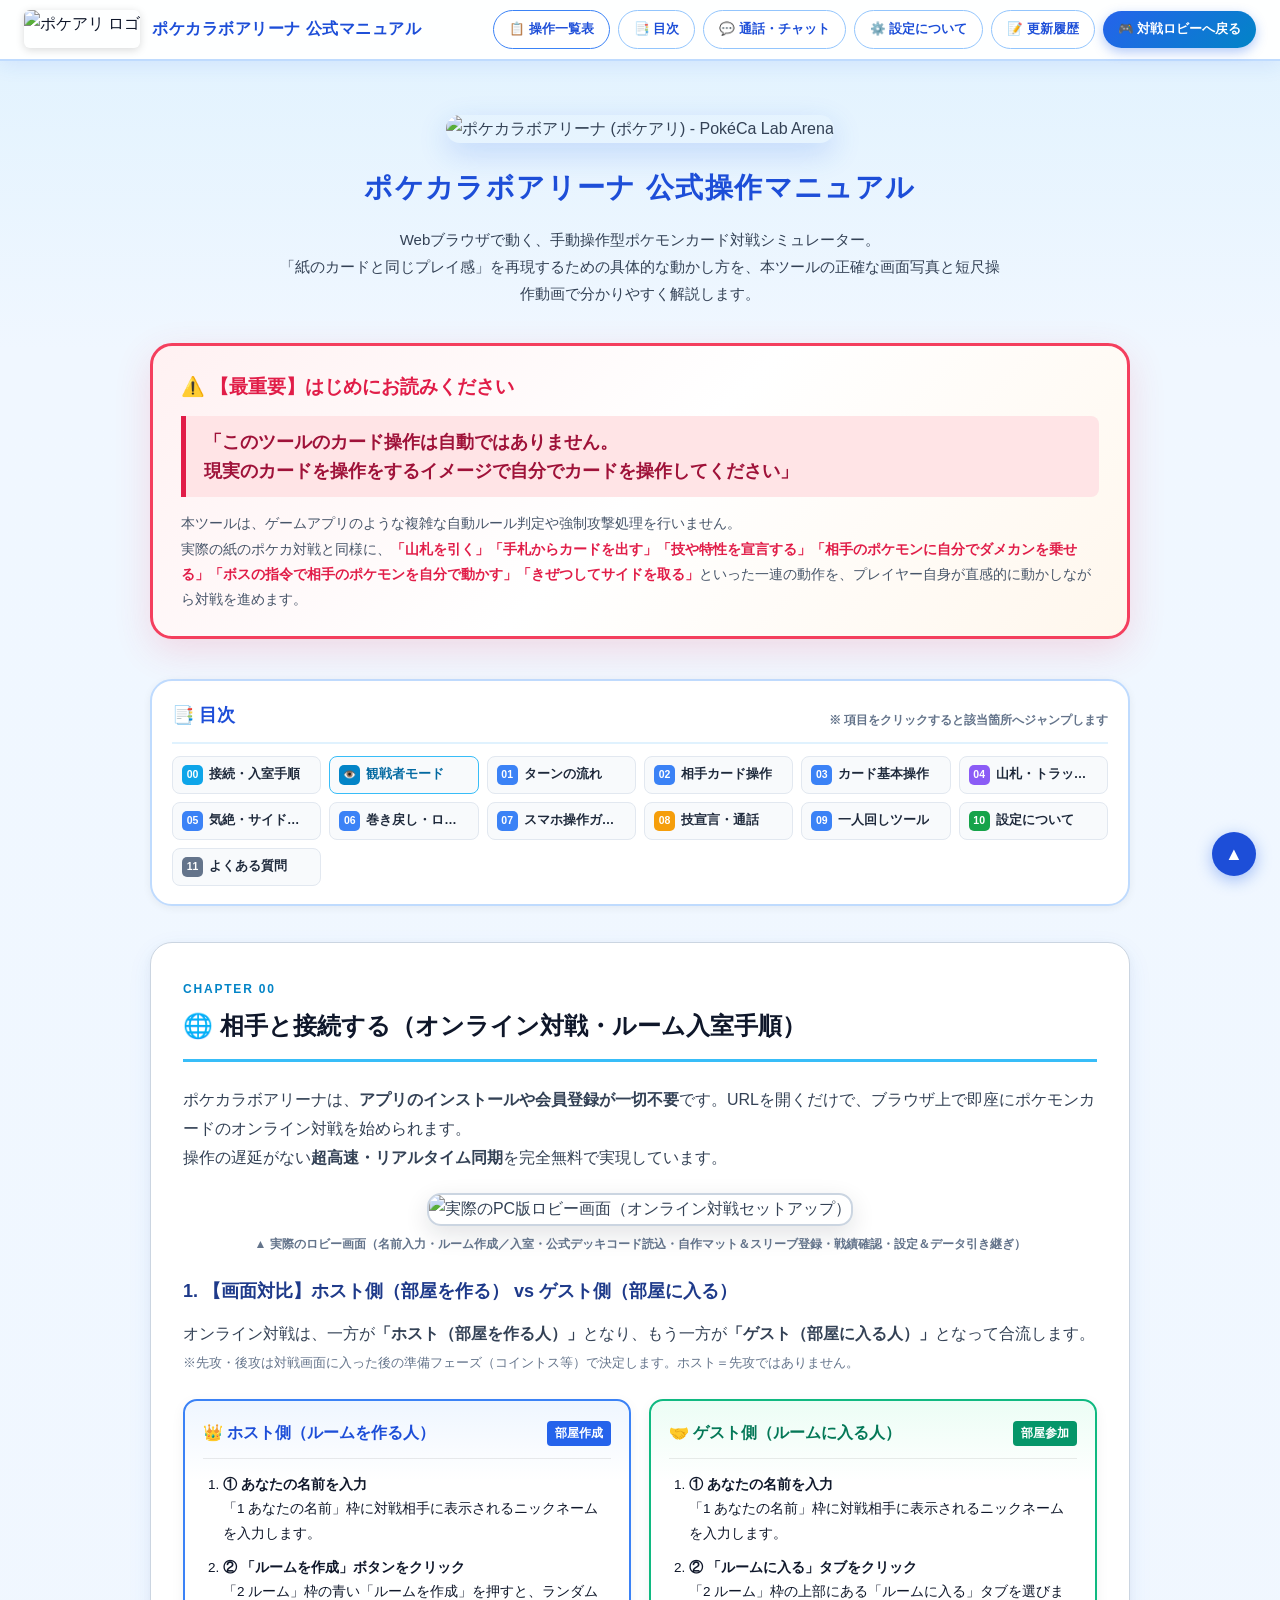
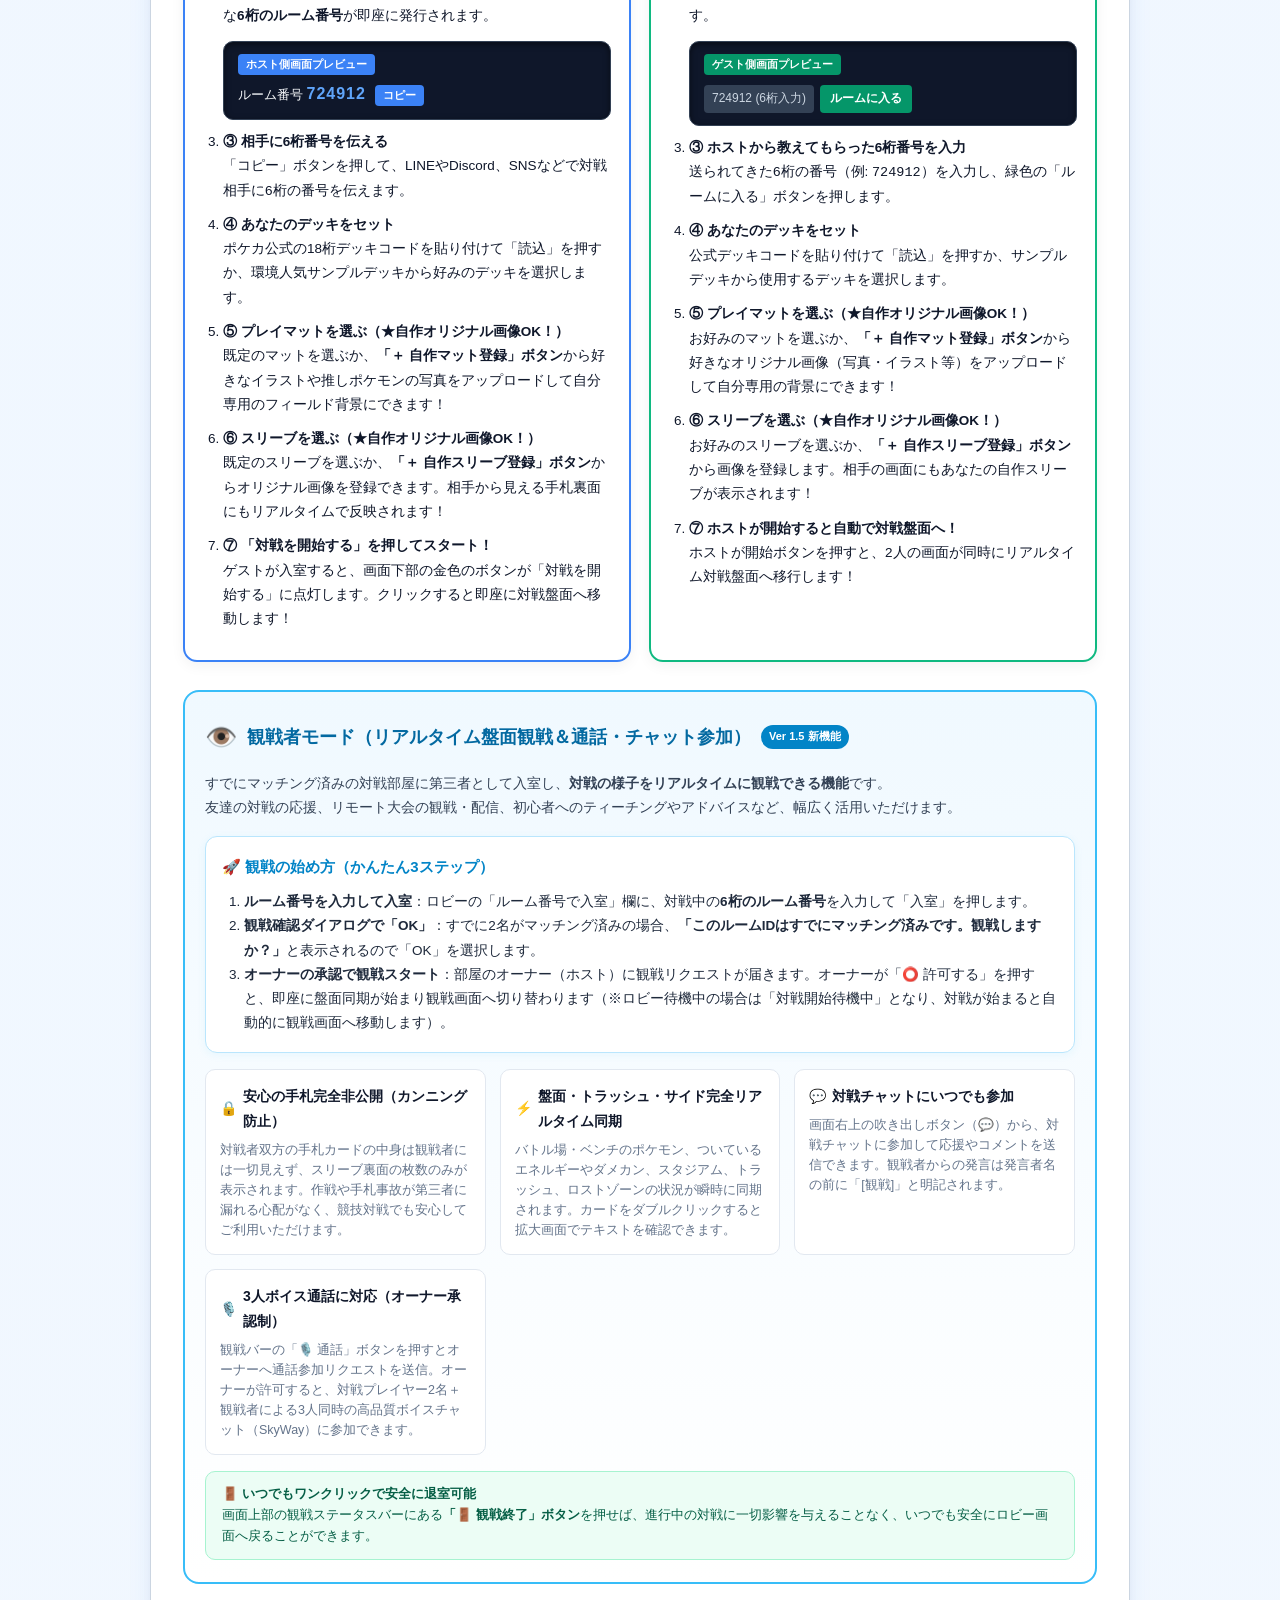
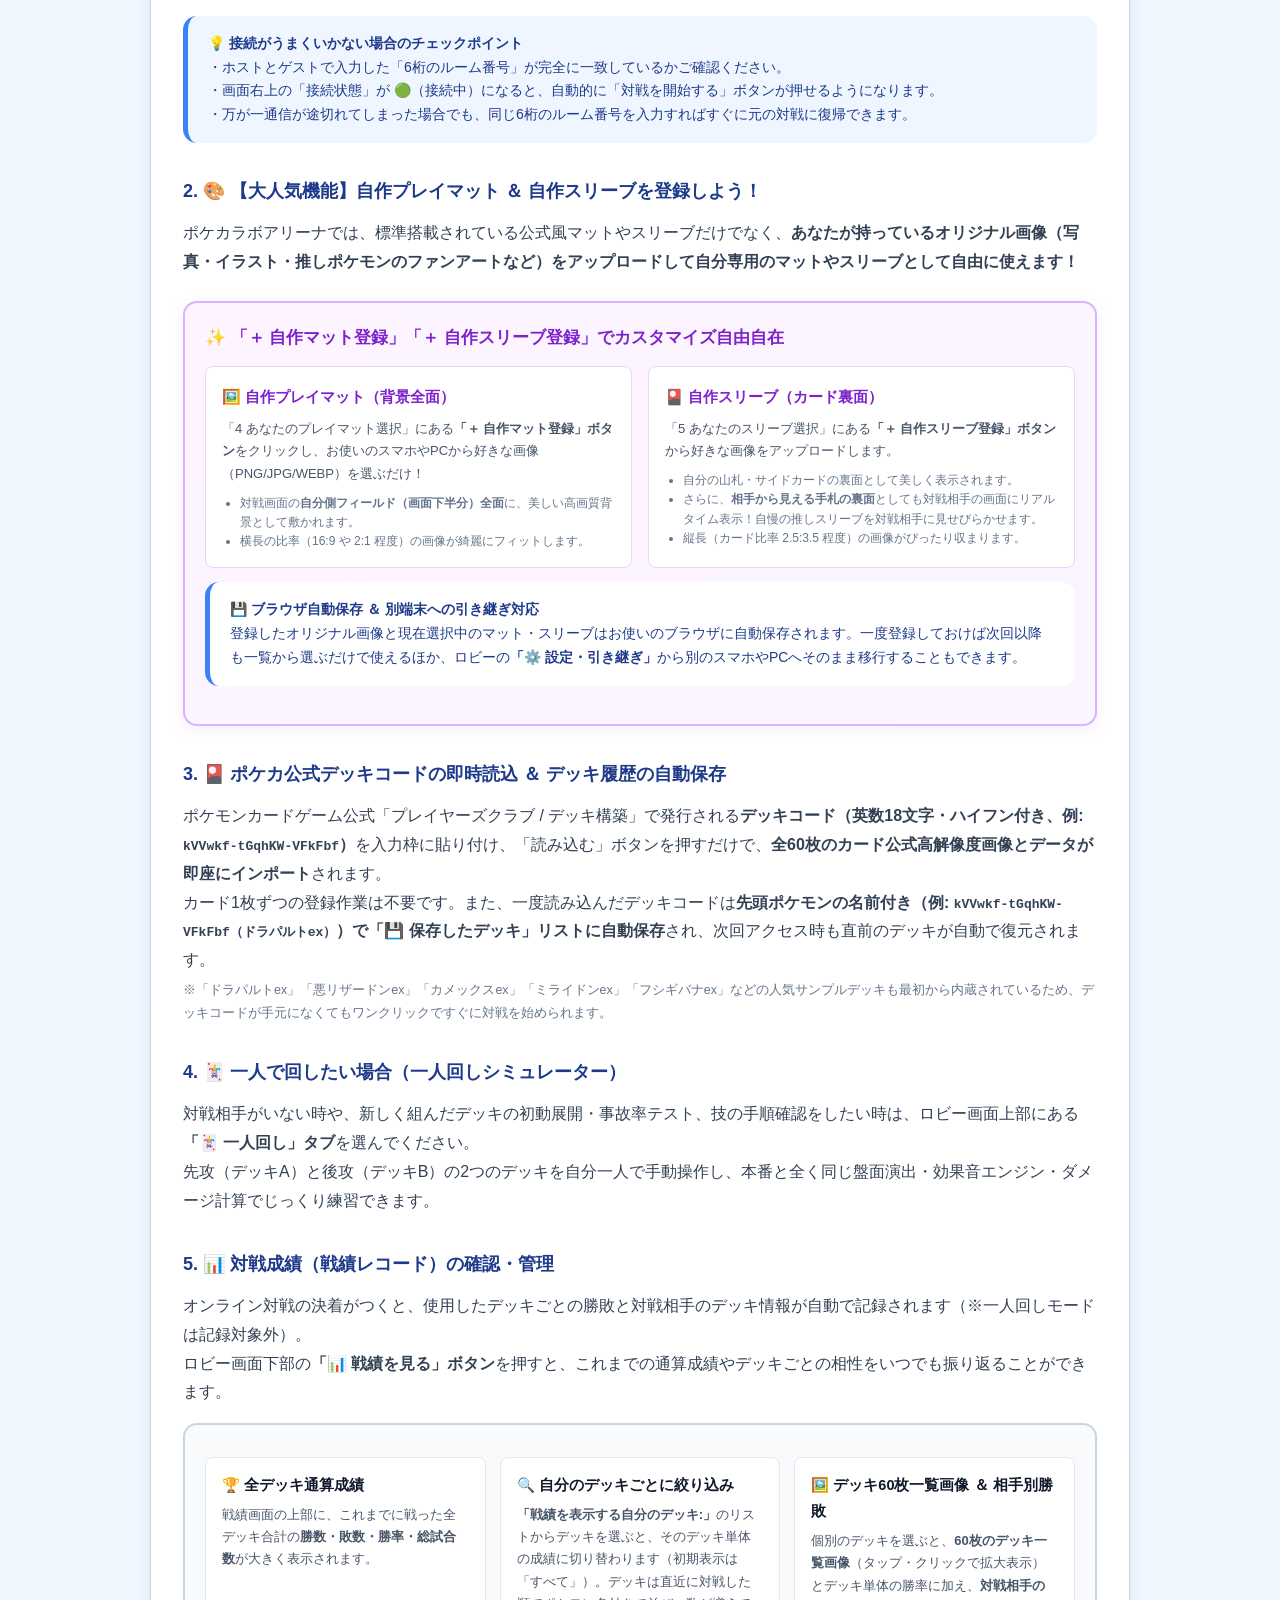
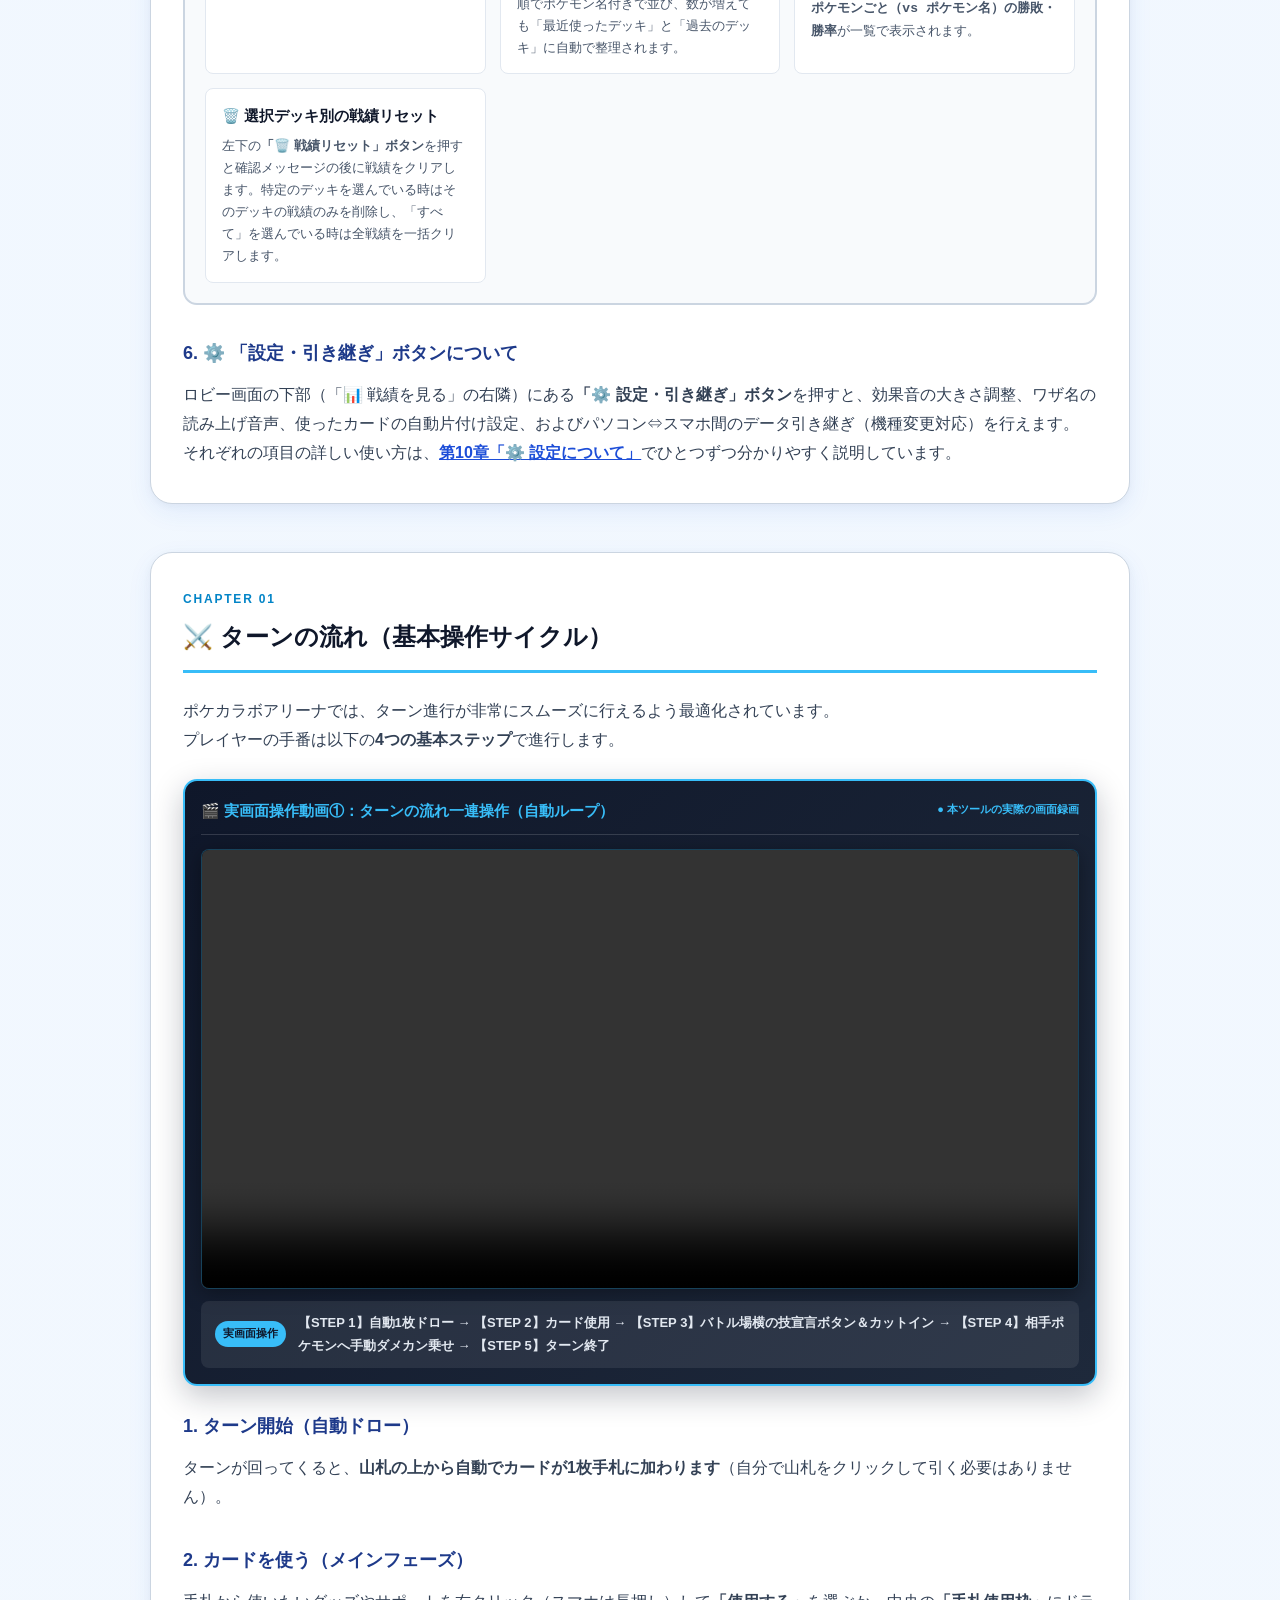
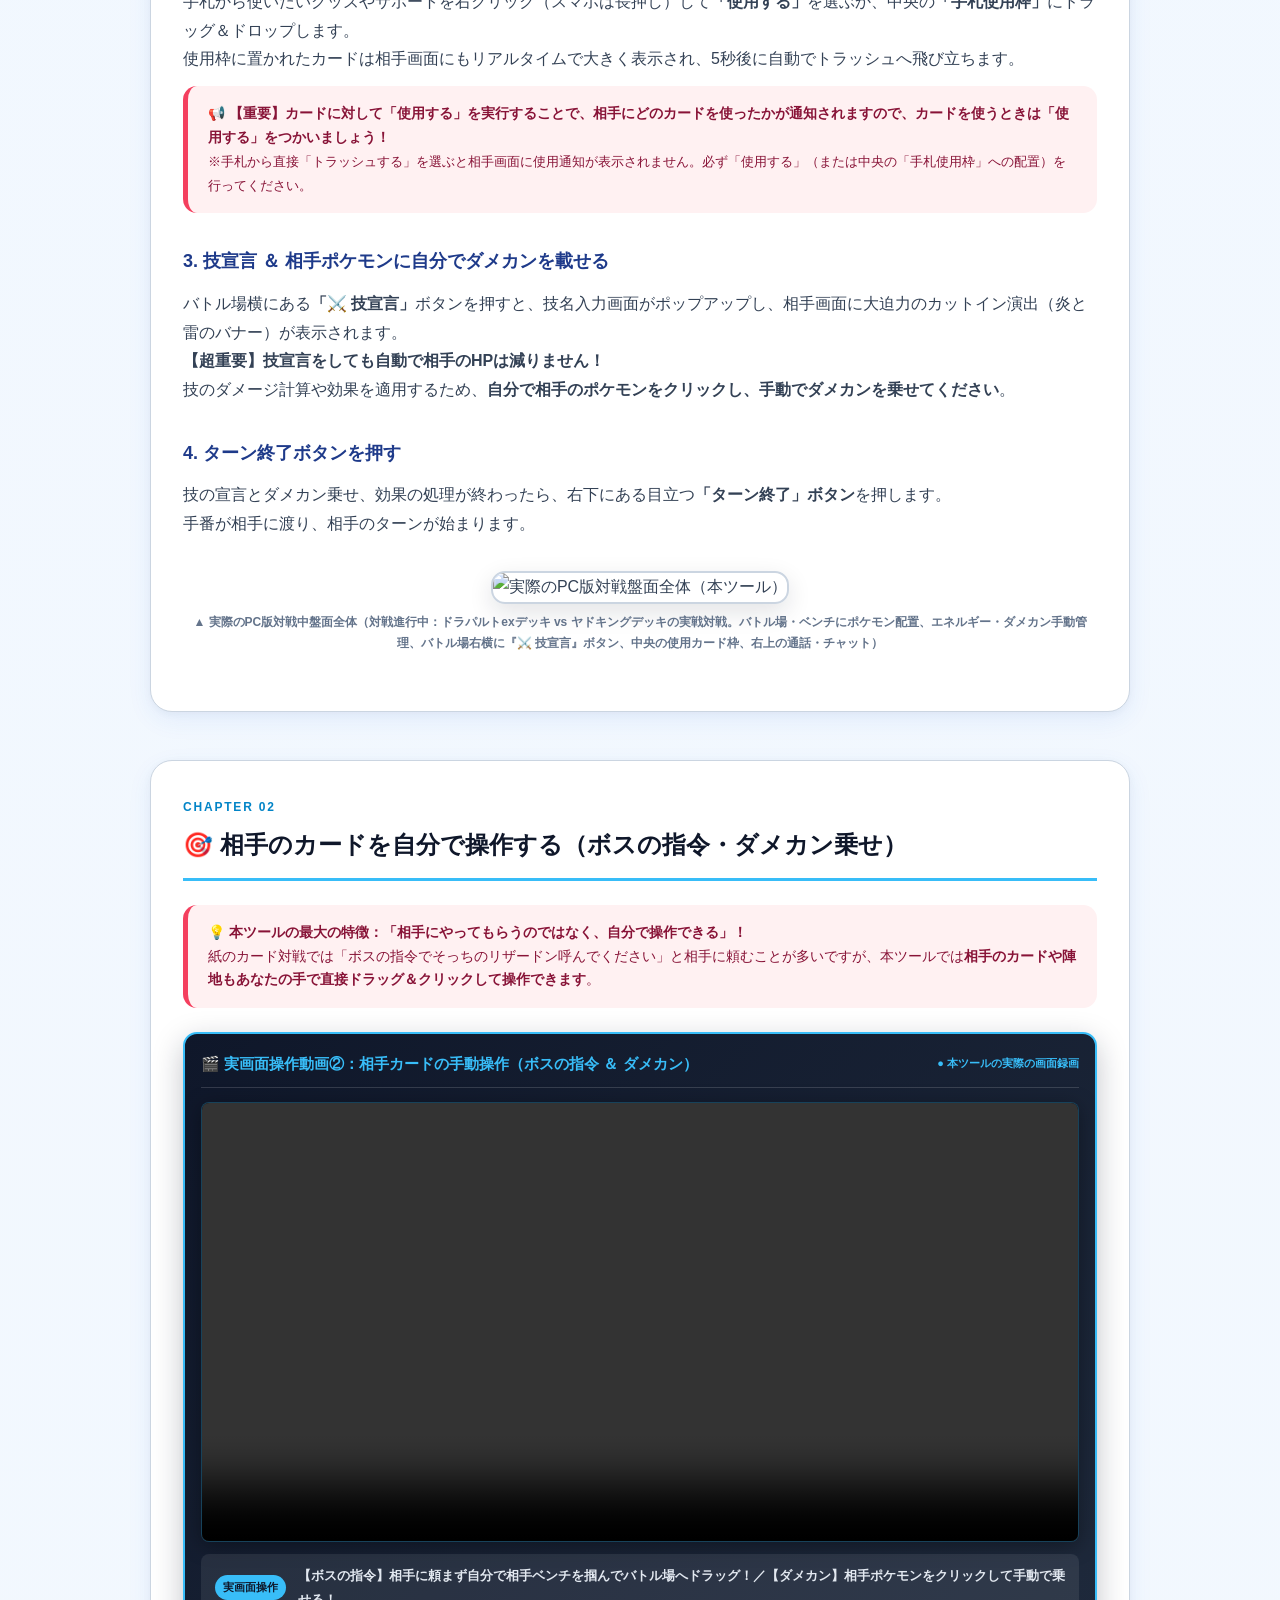
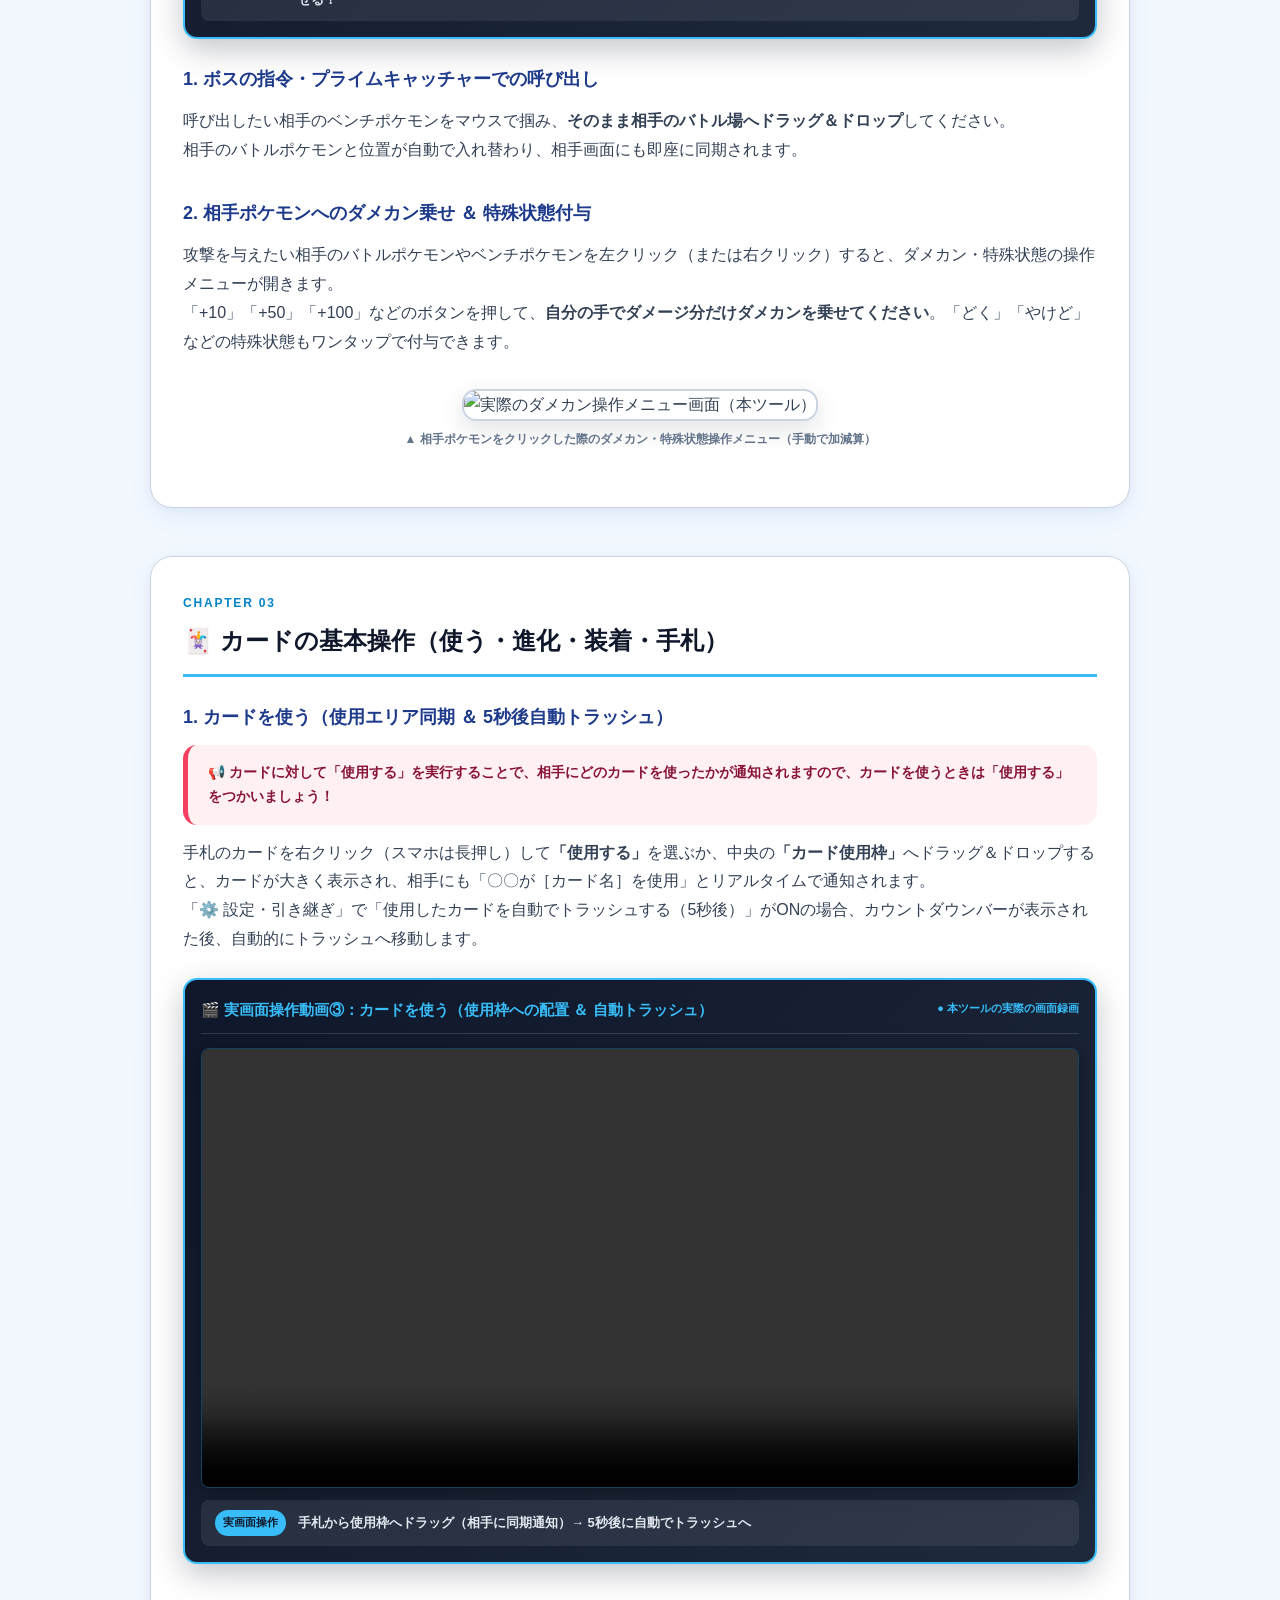
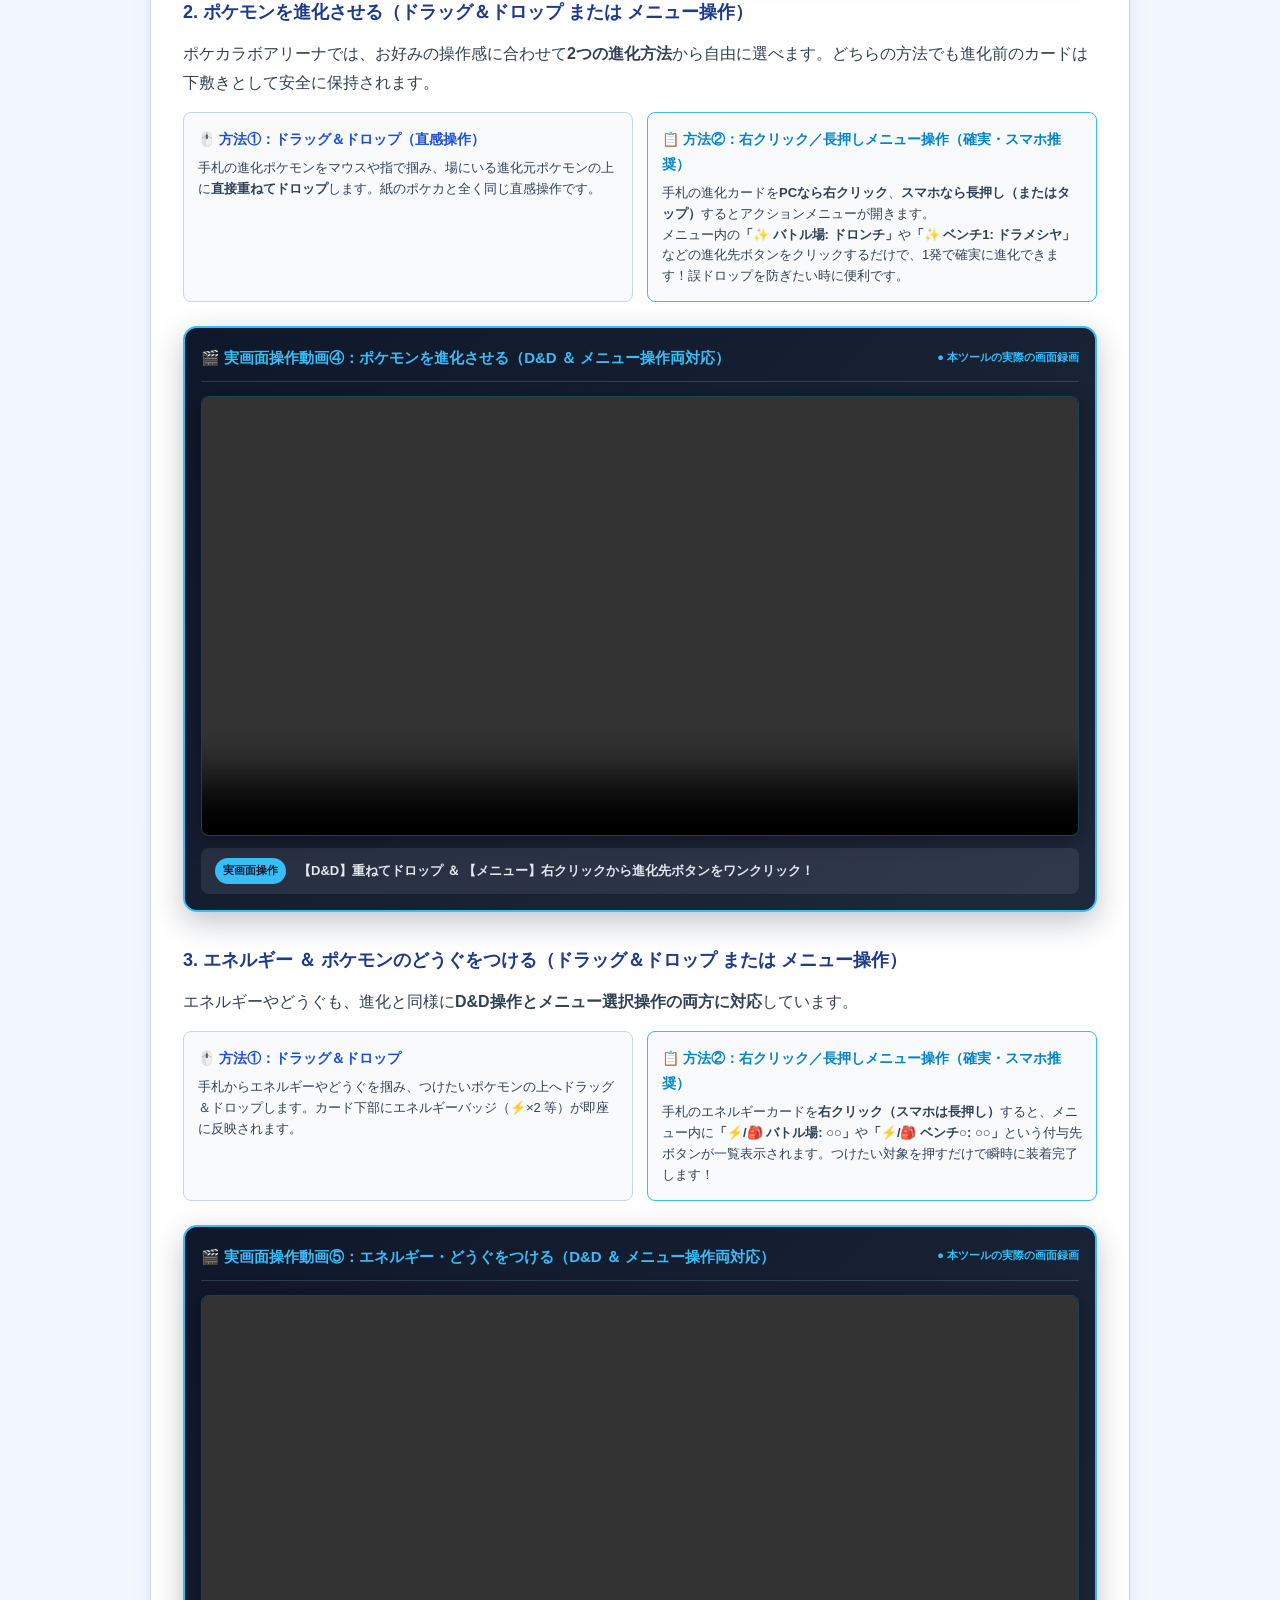
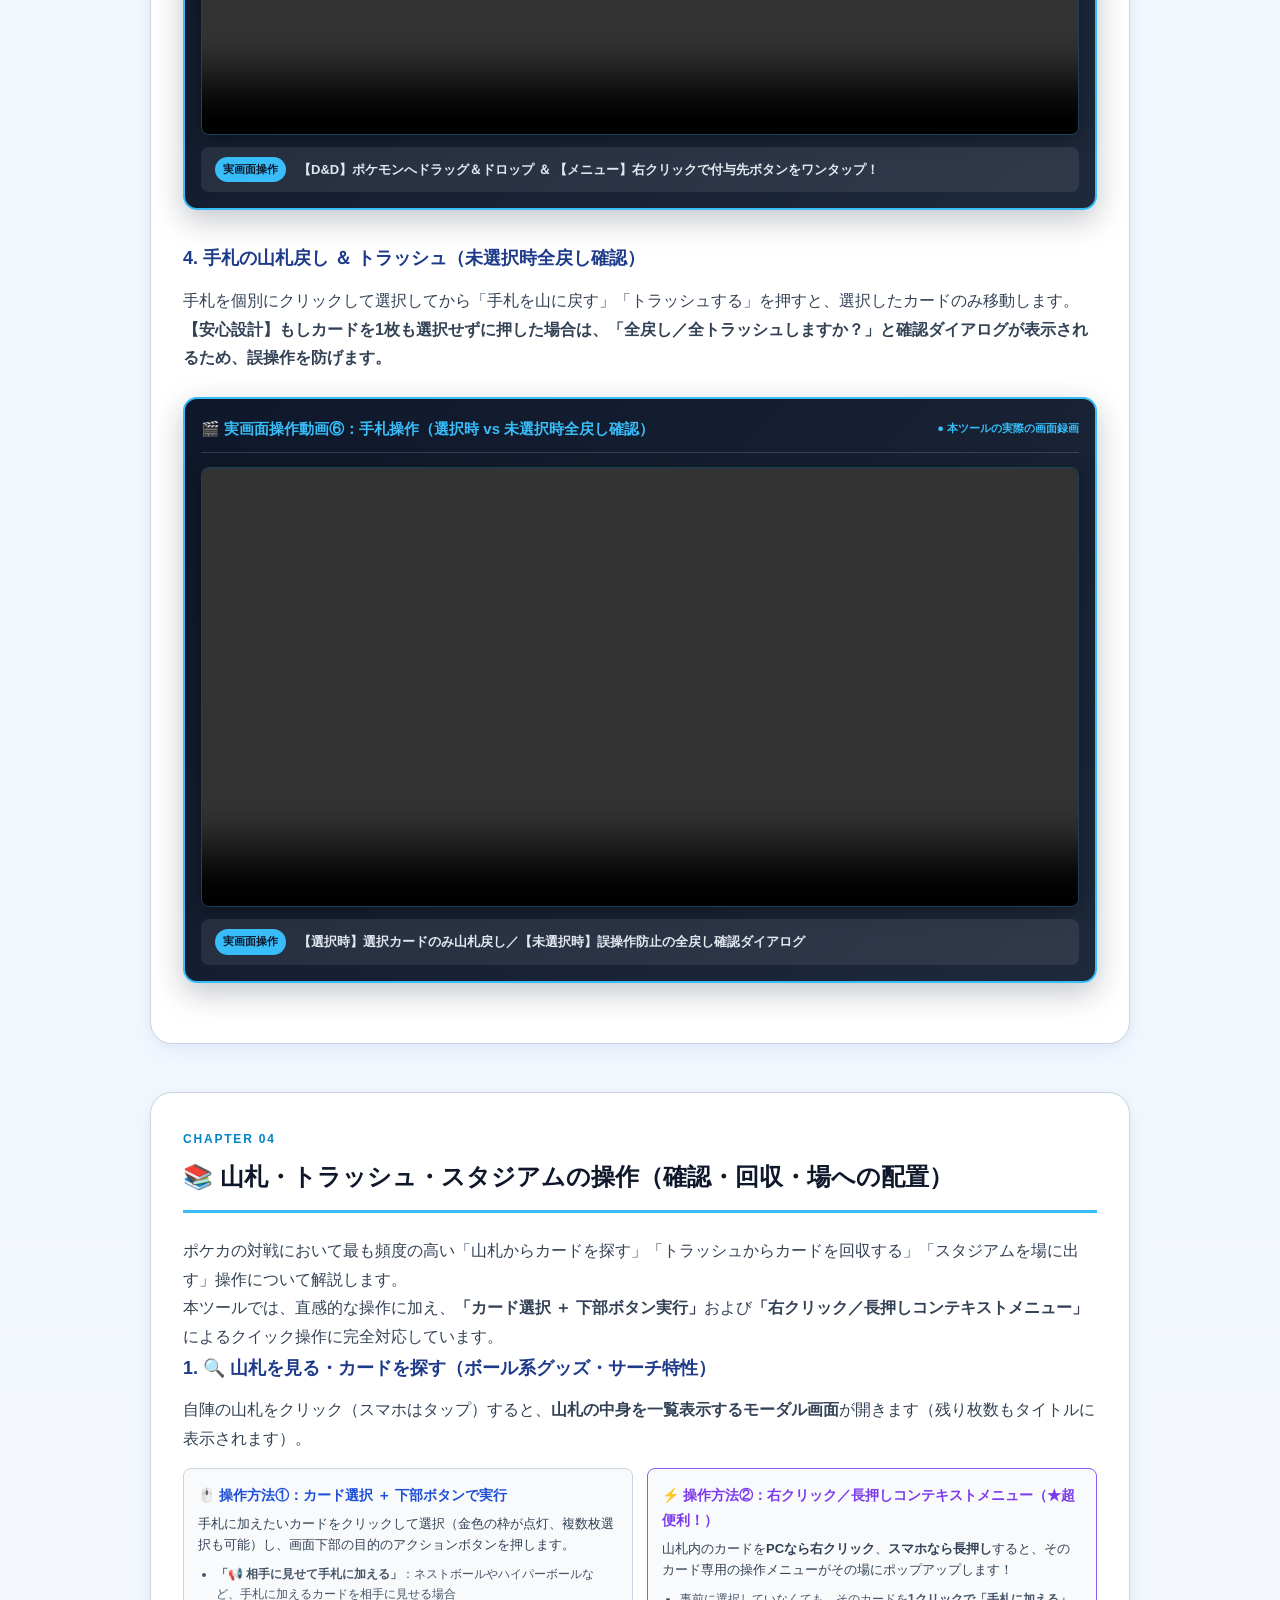
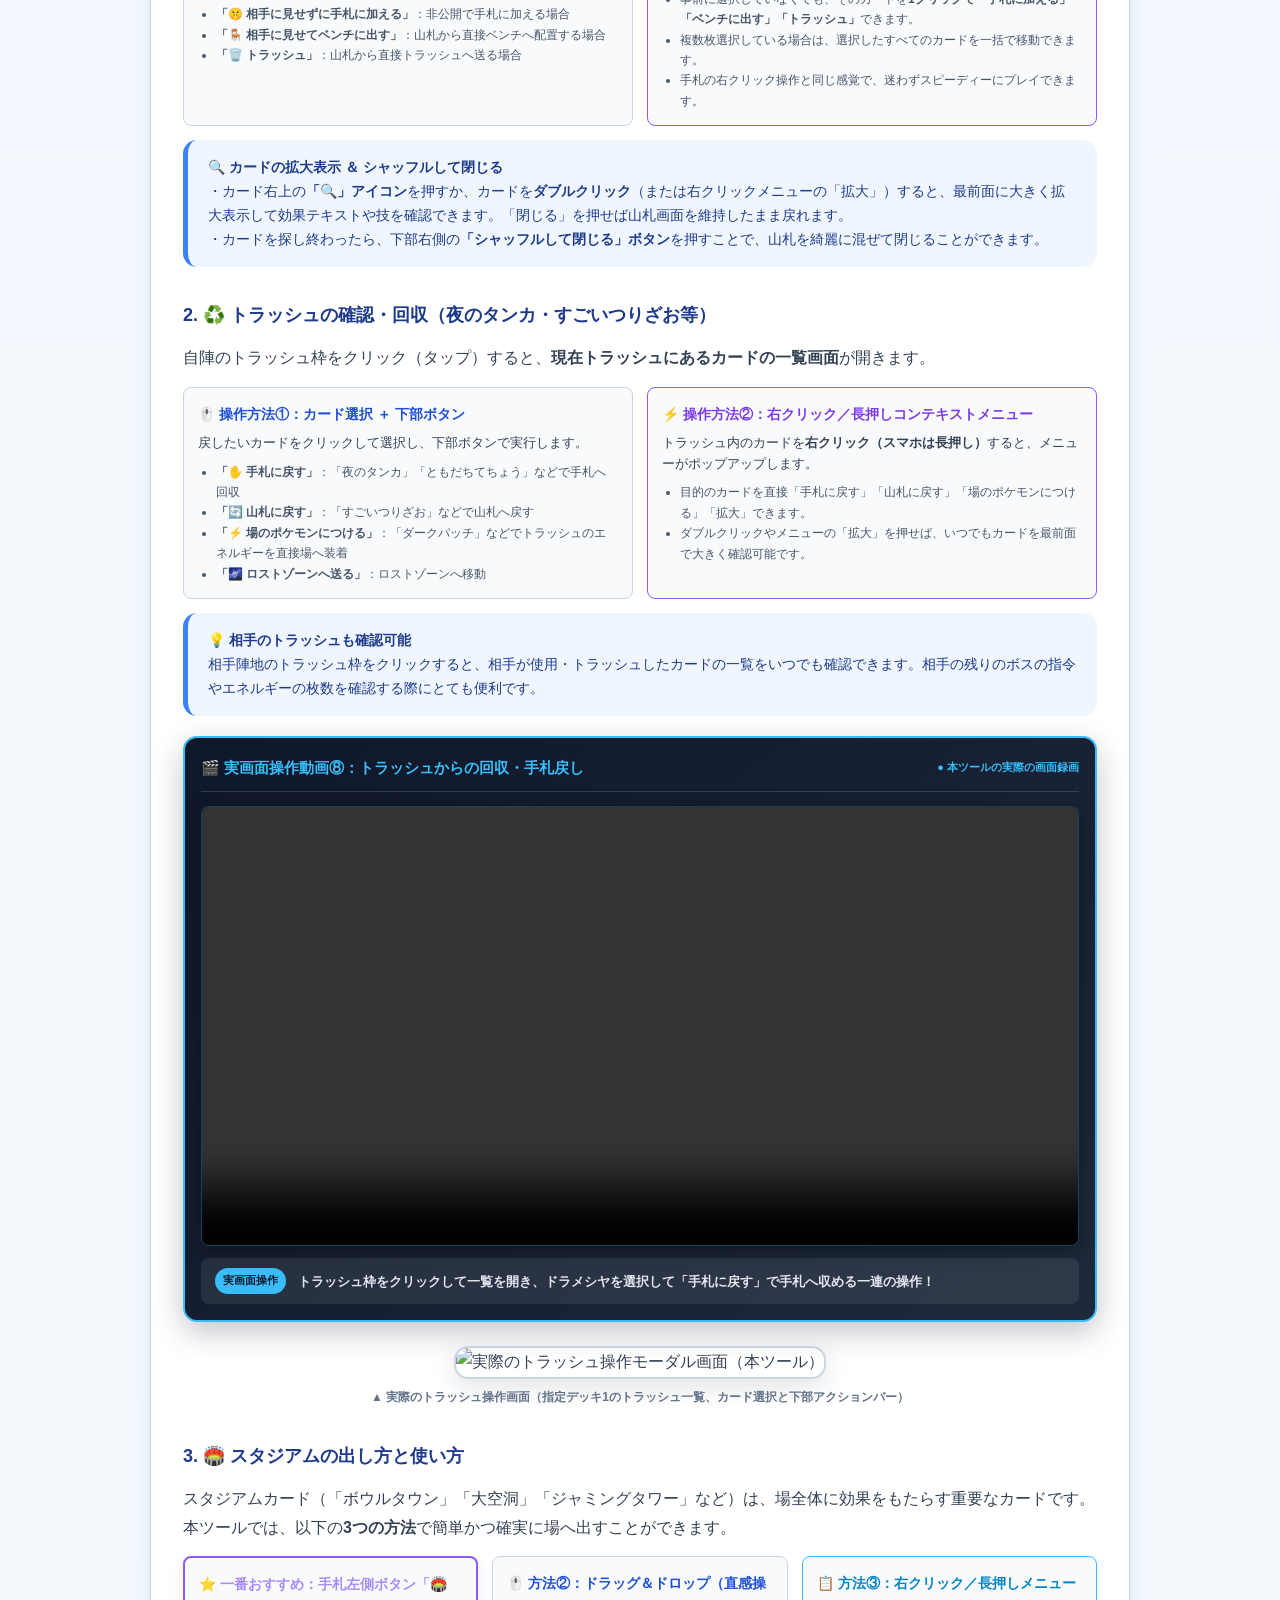
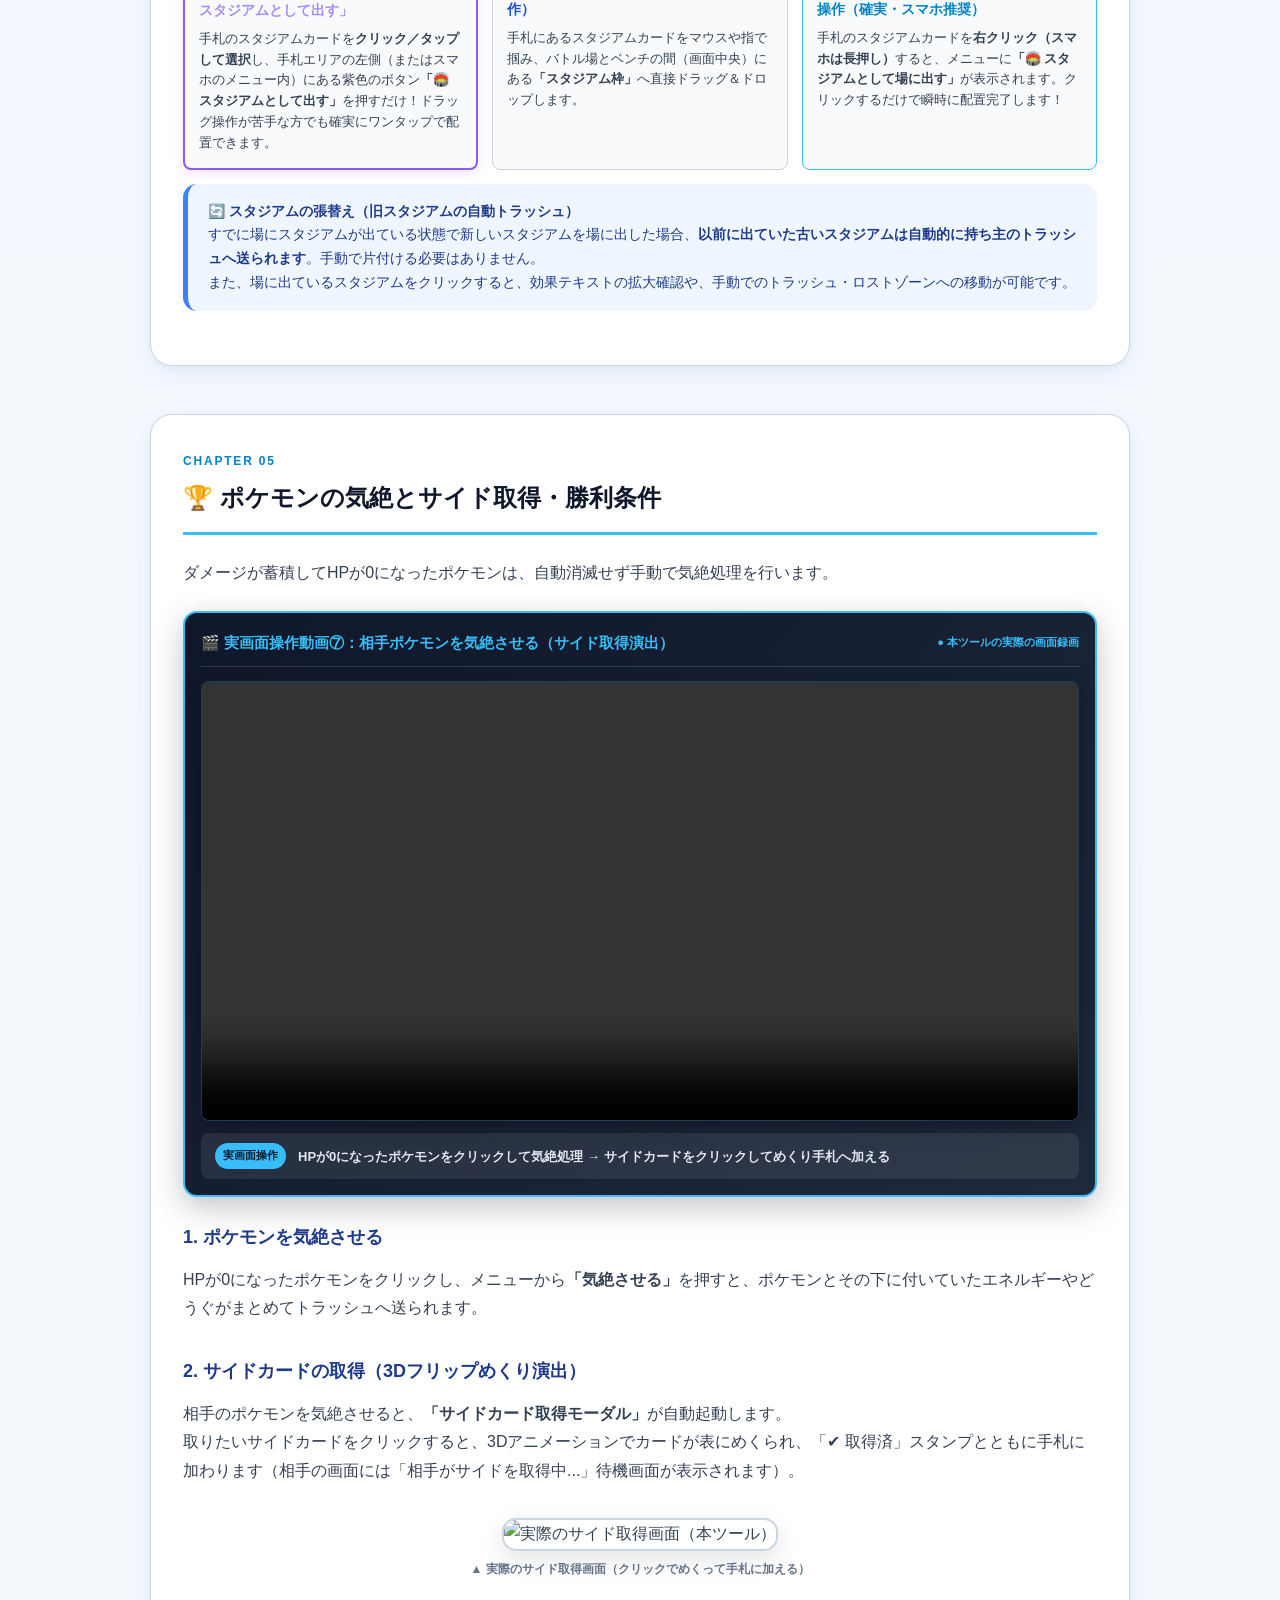
==== commit adcd5825: "fix(seo): SEO改善 - トップページメタ情報最適化、マニュアル一人回し章補強、サイトマップ更新" ====
--- a/src/manual/index.html
+++ b/src/manual/index.html
@@ -188,16 +188,16 @@
               </li>
               <li>
                 <b>② 「ルームを作成」ボタンをクリック</b><br>
-                「2 ルーム」枠の青い「ルームを作成」を押すと、ランダムな<b>4桁のルーム番号</b>が即座に発行されます。
+                「2 ルーム」枠の青い「ルームを作成」を押すと、ランダムな<b>6桁のルーム番号</b>が即座に発行されます。
                 <div class="connect-ui-mock">
                   <span class="connect-ui-mock-badge">ホスト側画面プレビュー</span><br>
-                  ルーム番号 <b style="font-size:16px; color:#60a5fa; letter-spacing:1px;">7249</b> 
+                  ルーム番号 <b style="font-size:16px; color:#60a5fa; letter-spacing:1px;">724912</b> 
                   <button type="button" style="background:#3b82f6; color:#fff; border:none; padding:3px 8px; border-radius:4px; font-size:11px; font-weight:bold; margin-left:6px;">コピー</button>
                 </div>
               </li>
               <li>
-                <b>③ 相手に4桁番号を伝える</b><br>
-                「コピー」ボタンを押して、LINEやDiscord、SNSなどで対戦相手に4桁の番号を伝えます。
+                <b>③ 相手に6桁番号を伝える</b><br>
+                「コピー」ボタンを押して、LINEやDiscord、SNSなどで対戦相手に6桁の番号を伝えます。
               </li>
               <li>
                 <b>④ あなたのデッキをセット</b><br>
@@ -236,14 +236,14 @@
                 <div class="connect-ui-mock">
                   <span class="connect-ui-mock-badge" style="background:#059669;">ゲスト側画面プレビュー</span><br>
                   <div style="display:flex; gap:6px; margin-top:4px;">
-                    <span style="background:#334155; padding:4px 8px; border-radius:4px; font-size:12px; color:#cbd5e1;">7249 (4桁入力)</span>
+                    <span style="background:#334155; padding:4px 8px; border-radius:4px; font-size:12px; color:#cbd5e1;">724912 (6桁入力)</span>
                     <span style="background:#059669; color:#fff; padding:4px 10px; border-radius:4px; font-size:12px; font-weight:bold;">ルームに入る</span>
                   </div>
                 </div>
               </li>
               <li>
-                <b>③ ホストから教えてもらった4桁番号を入力</b><br>
-                送られてきた4桁の番号（例: <code>7249</code>）を入力し、緑色の「ルームに入る」ボタンを押します。
+                <b>③ ホストから教えてもらった6桁番号を入力</b><br>
+                送られてきた6桁の番号（例: <code>724912</code>）を入力し、緑色の「ルームに入る」ボタンを押します。
               </li>
               <li>
                 <b>④ あなたのデッキをセット</b><br>
@@ -1058,21 +1058,30 @@
          ===================================================== -->
     <article class="manual-chapter" id="sec-08">
       <div class="chapter-number">CHAPTER 09</div>
-      <h2 class="chapter-title">🃏 一人回しツールの使い方（研究・デッキテスト）</h2>
+      <h2 class="chapter-title">🃏 一人回しツールの使い方（ポケカ一人回し練習・デッキテスト）</h2>
 
       <p>
-        ロビー最上部のタブで「一人回し」を選ぶと、先攻・後攻の2デッキを登録し、1台の端末で両方の視点を切り替えながら練習できます。
+        ロビー最上部のタブで<b>「🃏 一人回し」</b>を選ぶと、先攻・後攻の2つのデッキを登録し、1台のPCやスマートフォンで両方の視点を切り替えながら一人回し練習ができます。新デッキの初動展開テストや事故率の検証、対面相性の研究に最適です。
       </p>
 
       <div class="subsection">
-        <h3 class="subsection-title">1. 自動上下スワップ（手番交代）</h3>
-        <p>
-          「ターン終了」ボタンを押すと、<b>画面の上下が自動で反転</b>し、常に手番側のプレイヤーが手前に来るようスムーズに視点が入れ替わります。
-        </p>
-      </div>
-
-      <div class="subsection">
-        <h3 class="subsection-title">2. セッション自動セーブ ＆ 中断再開</h3>
+        <h3 class="subsection-title">1. 一人回しの始め方（簡単3ステップ）</h3>
+        <ol class="manual-ordered-list" style="margin-left: 20px; line-height: 1.8; color: #334155;">
+          <li><b>モード切替</b>：ロビー上部の「🃏 一人回し」タブをクリックします。</li>
+          <li><b>デッキ登録</b>：先攻（指定デッキ1）・後攻（指定デッキ2）のデッキコードを貼り付けて「読込」を押すか、サンプルデッキから選択します。同じデッキ同士のミラー対戦練習も可能です。</li>
+          <li><b>対戦開始</b>：「一人回しスタート」ボタンを押すと対戦準備画面へ進み、たねポケモンのセットや個別マリガンを経て一人回しが始まります。</li>
+        </ol>
+      </div>
+
+      <div class="subsection">
+        <h3 class="subsection-title">2. 自動上下スワップ（手番交代）</h3>
+        <p>
+          「ターン終了」ボタンを押すと、<b>画面の上下が自動で反転</b>し、常に手番側のプレイヤーが手前に来るようスムーズに視点が入れ替わります。対戦相手役のデッキも自分で直感的に操作できます。
+        </p>
+      </div>
+
+      <div class="subsection">
+        <h3 class="subsection-title">3. セッション自動セーブ ＆ 中断再開</h3>
         <p>
           一人回しの盤面はブラウザに常時自動保存されています。誤ってタブを閉じたりリロードしてしまっても、ロビー上部の復元バナーから直前の状態へ瞬時に復帰できます。
         </p>
